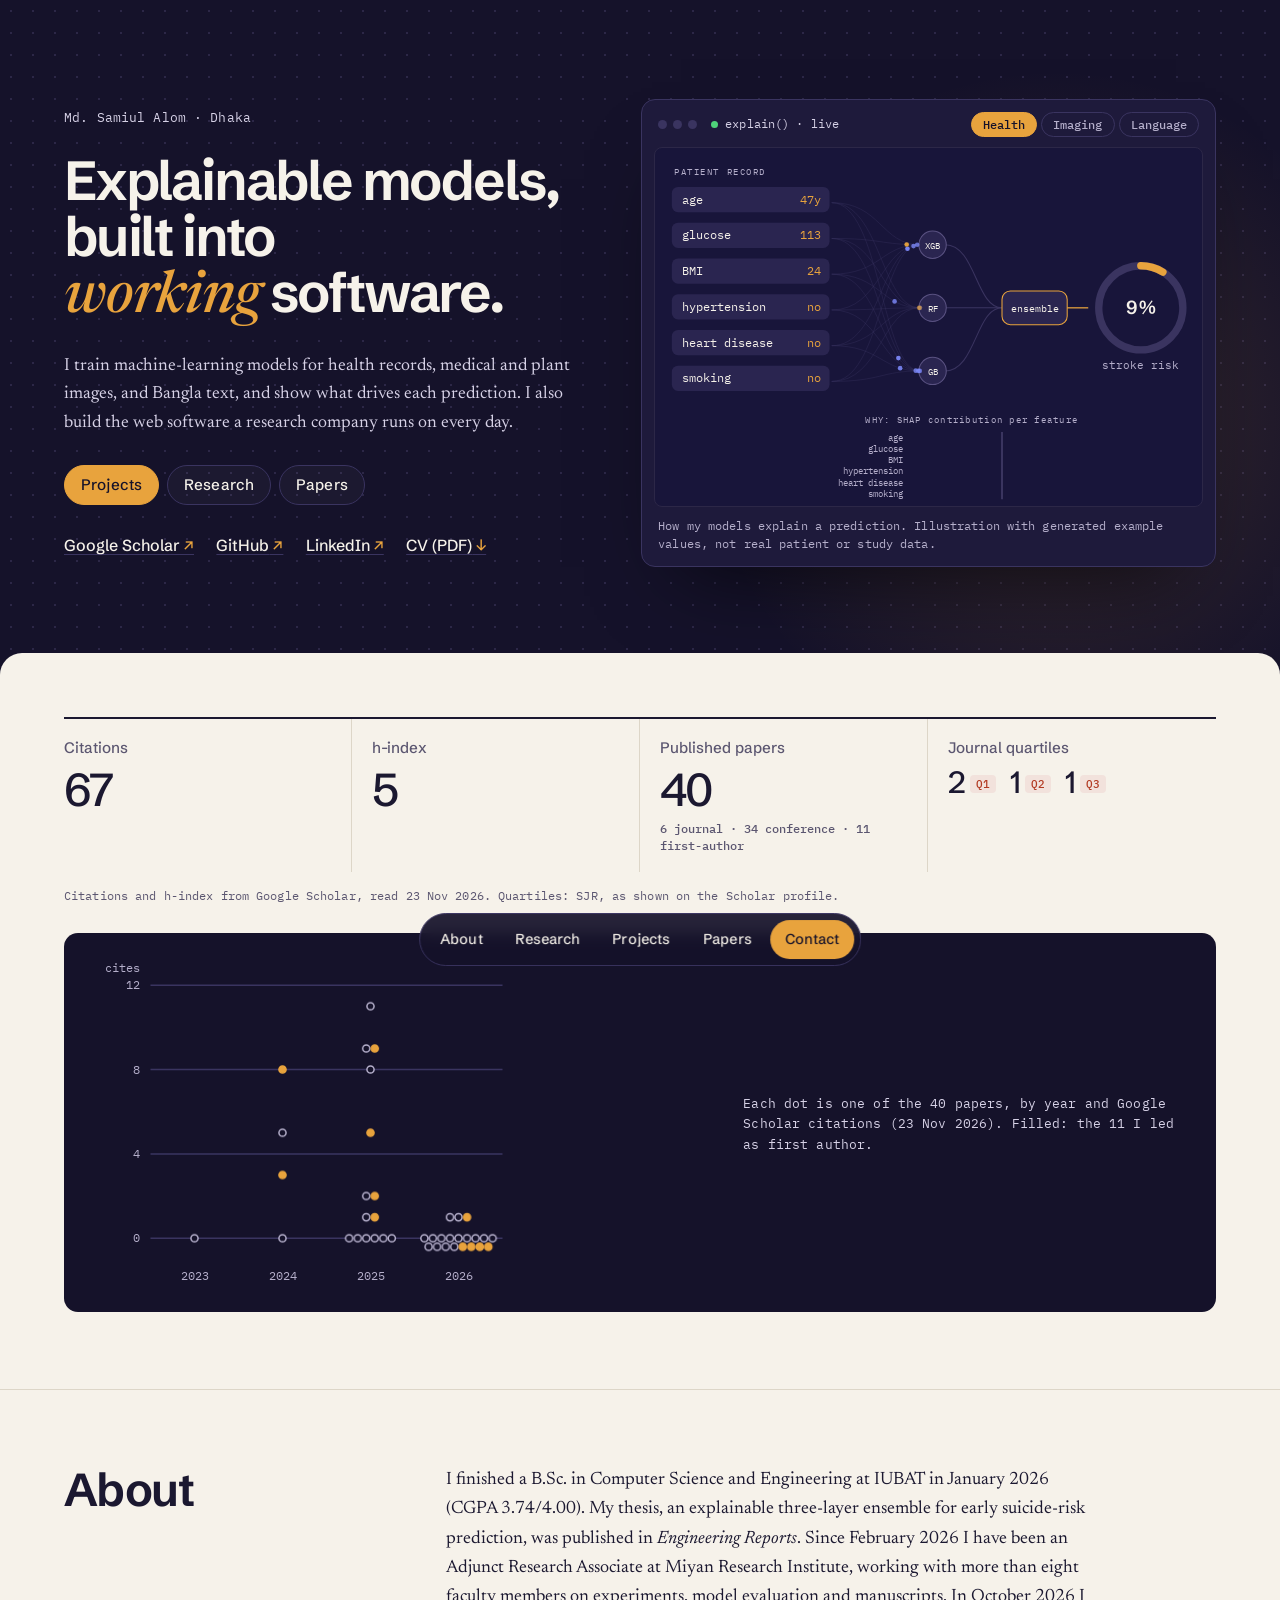
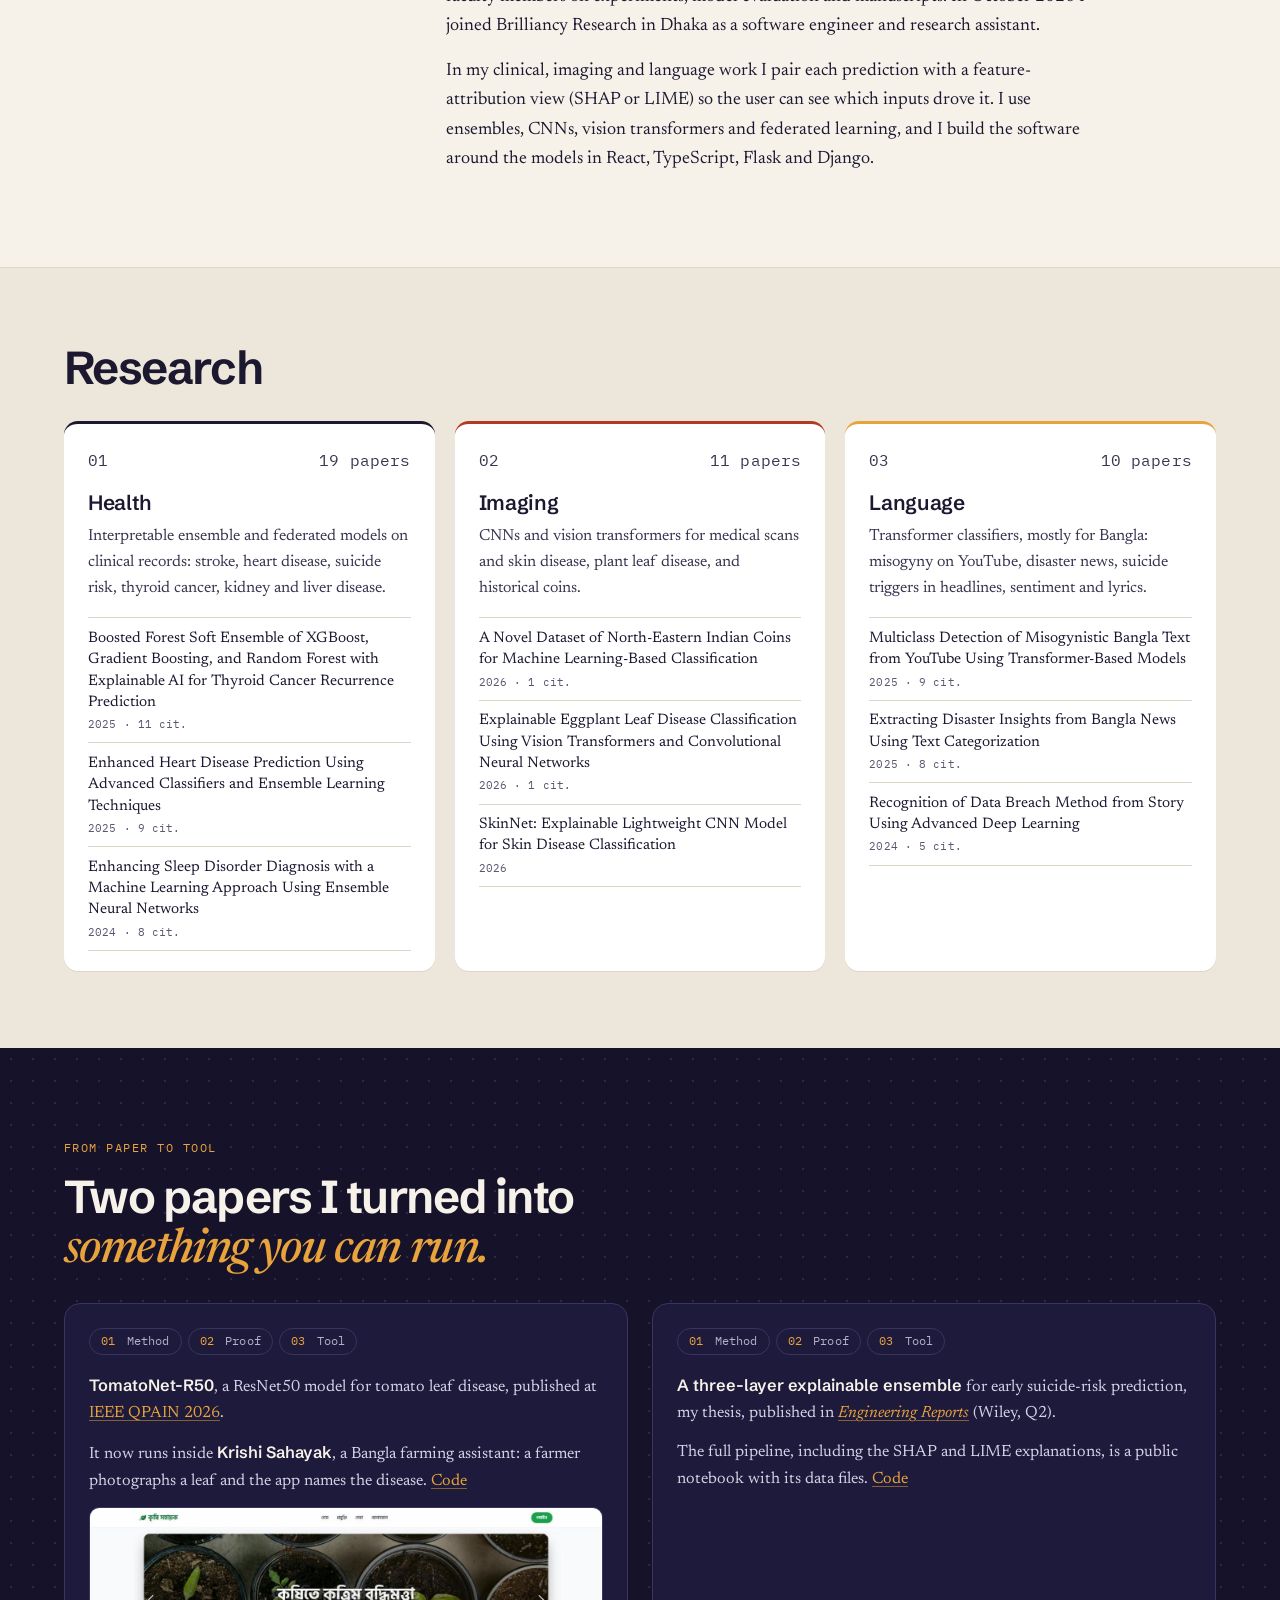
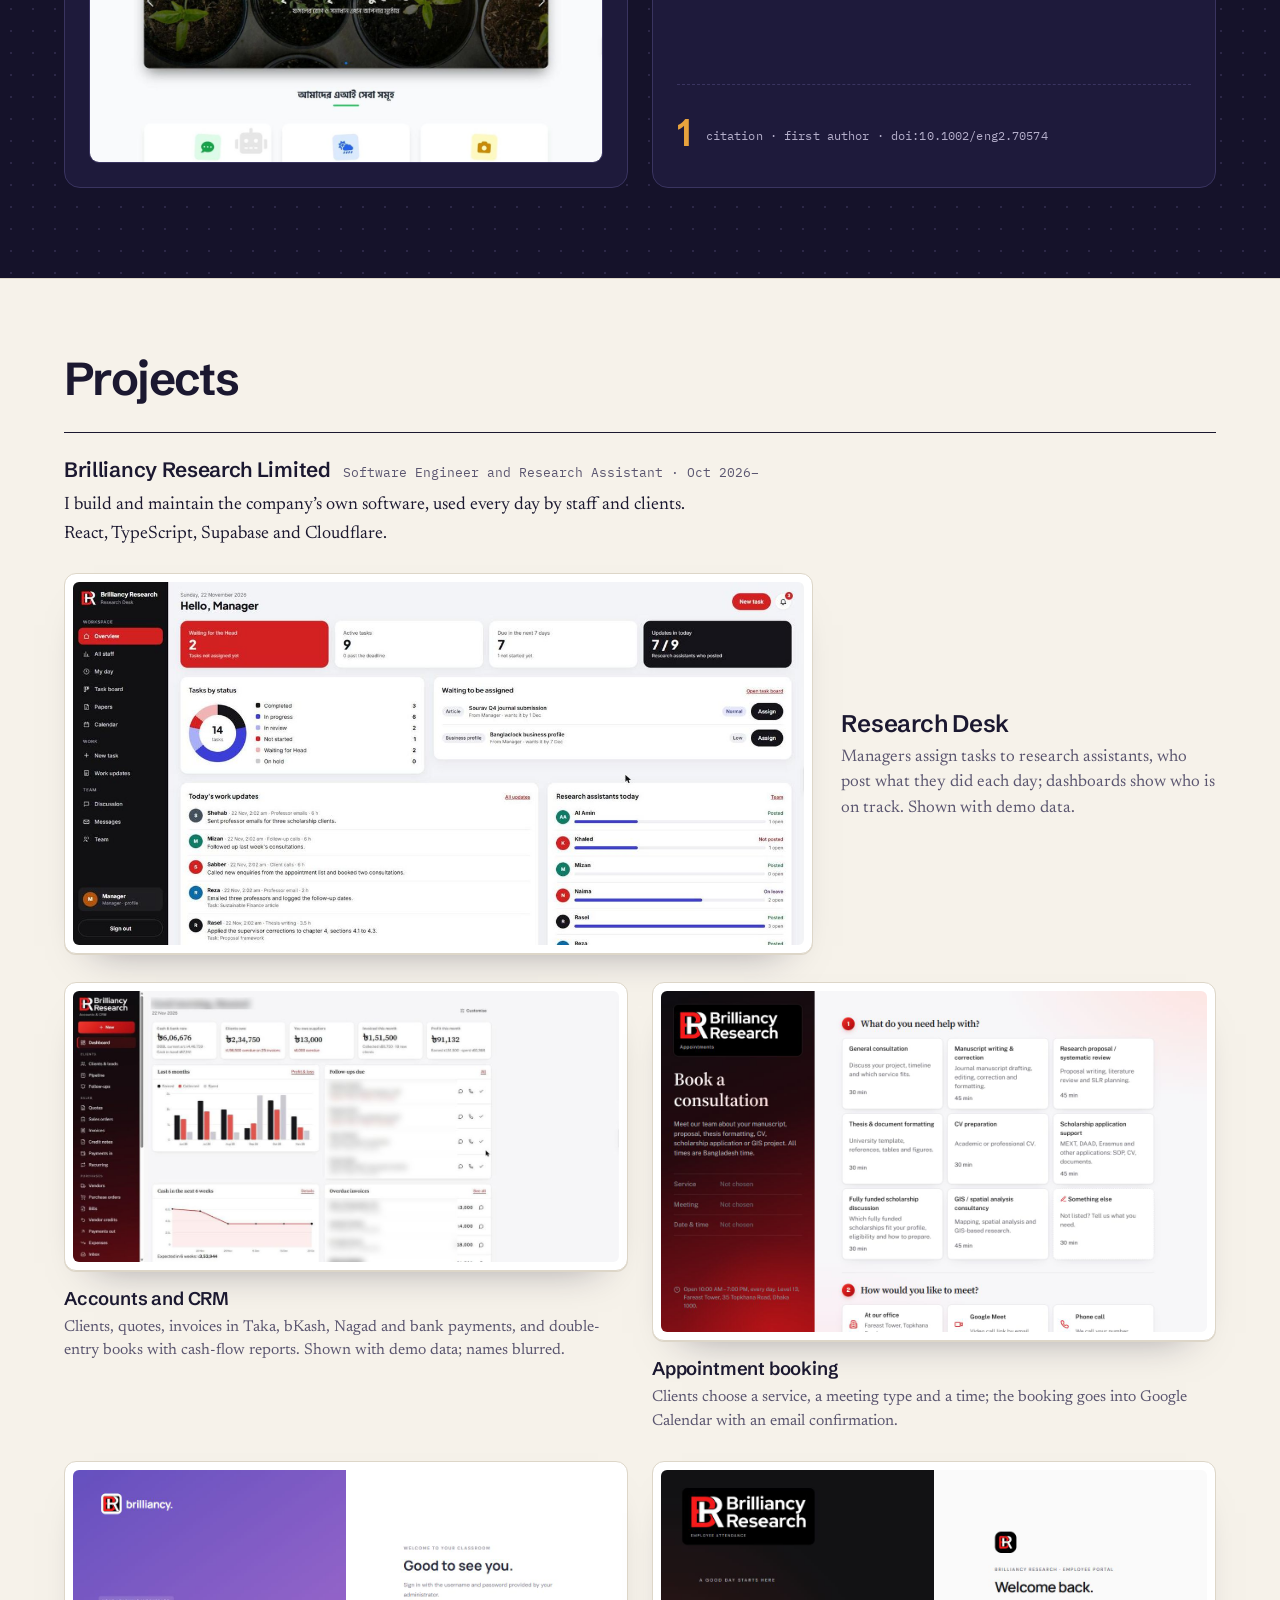
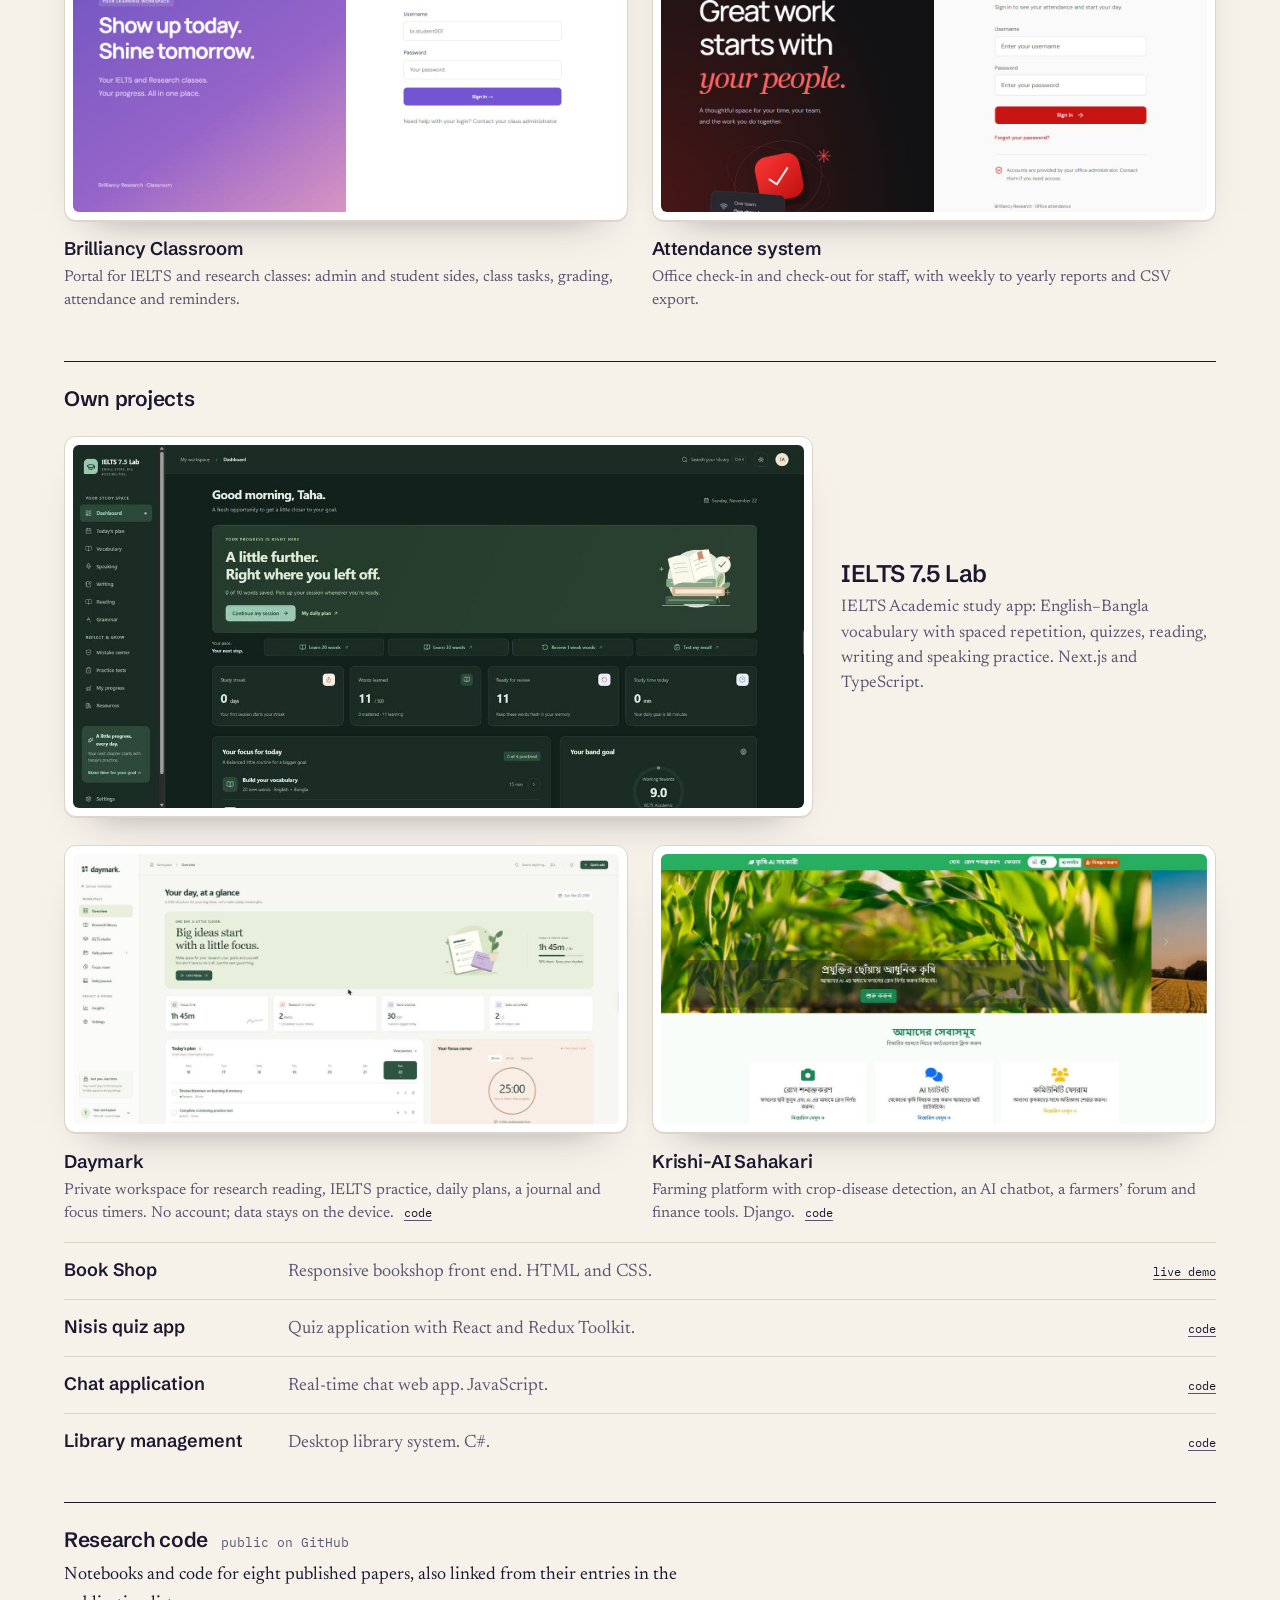
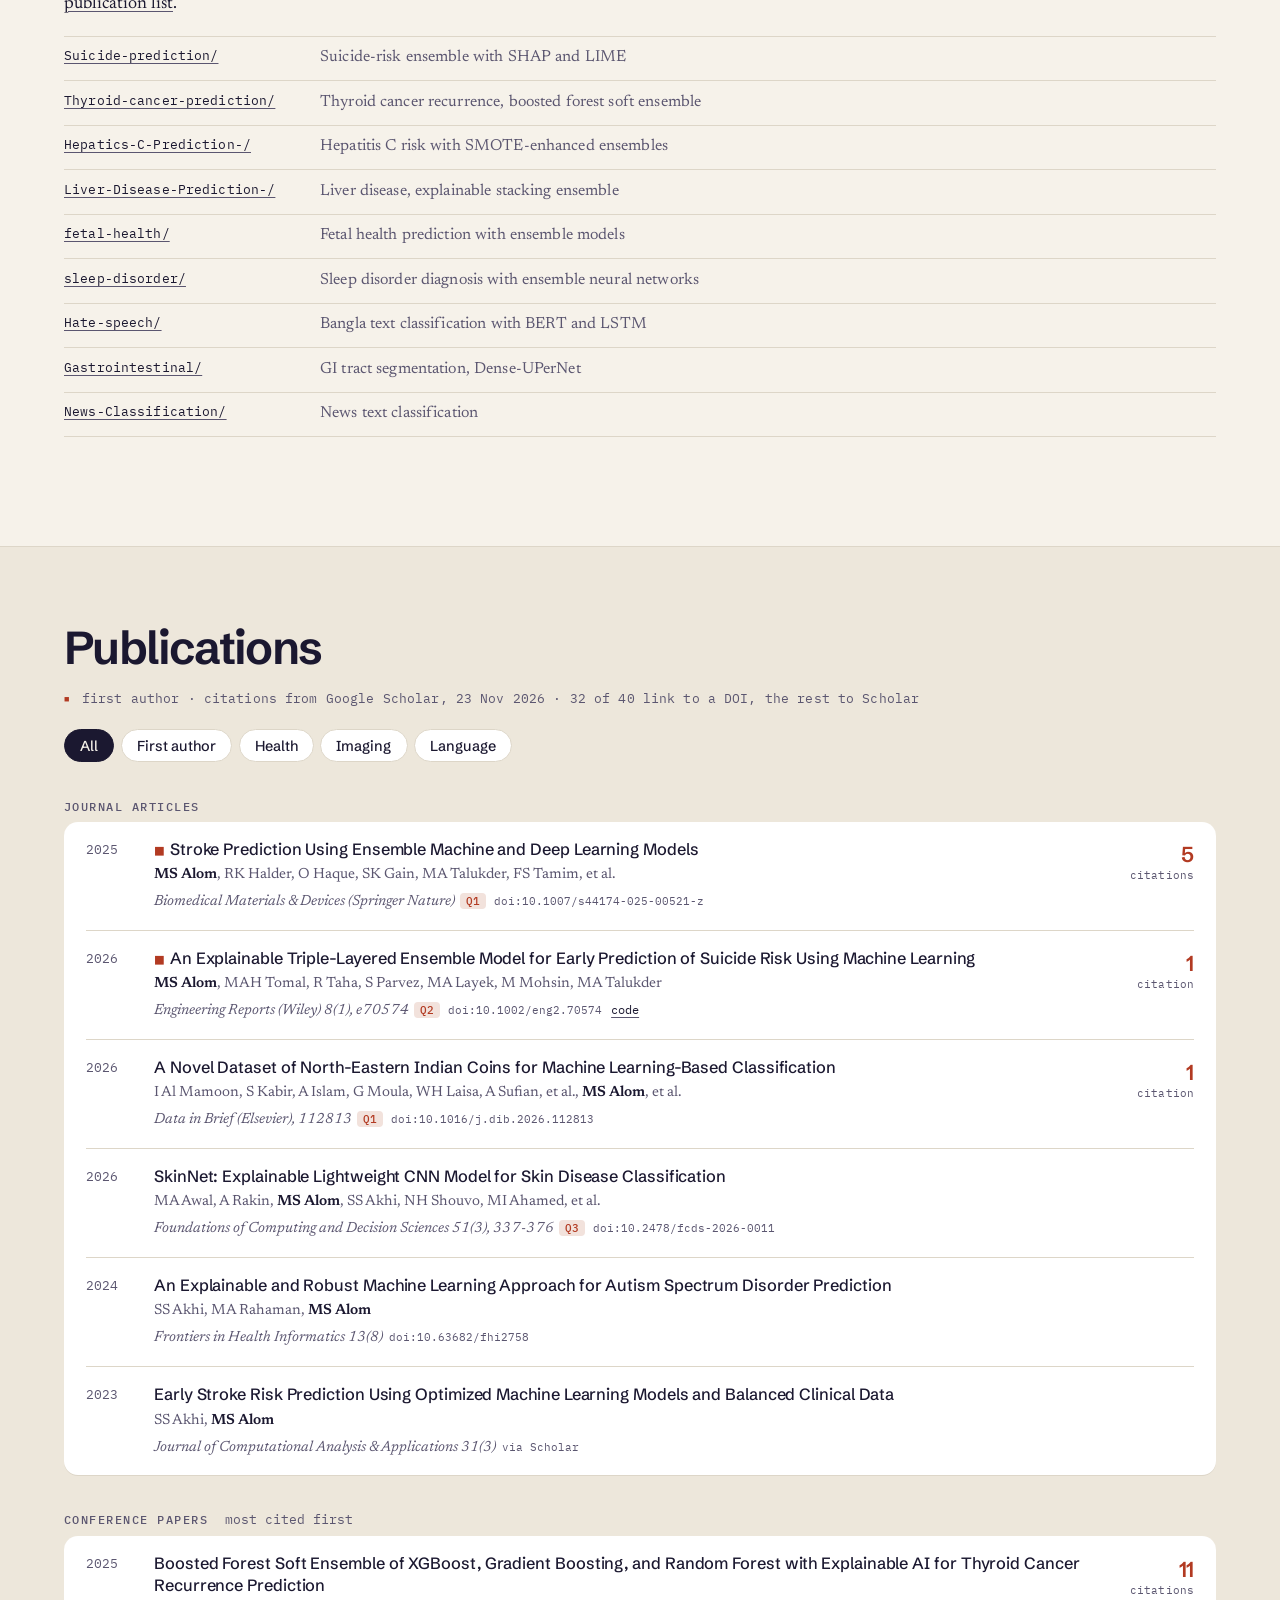
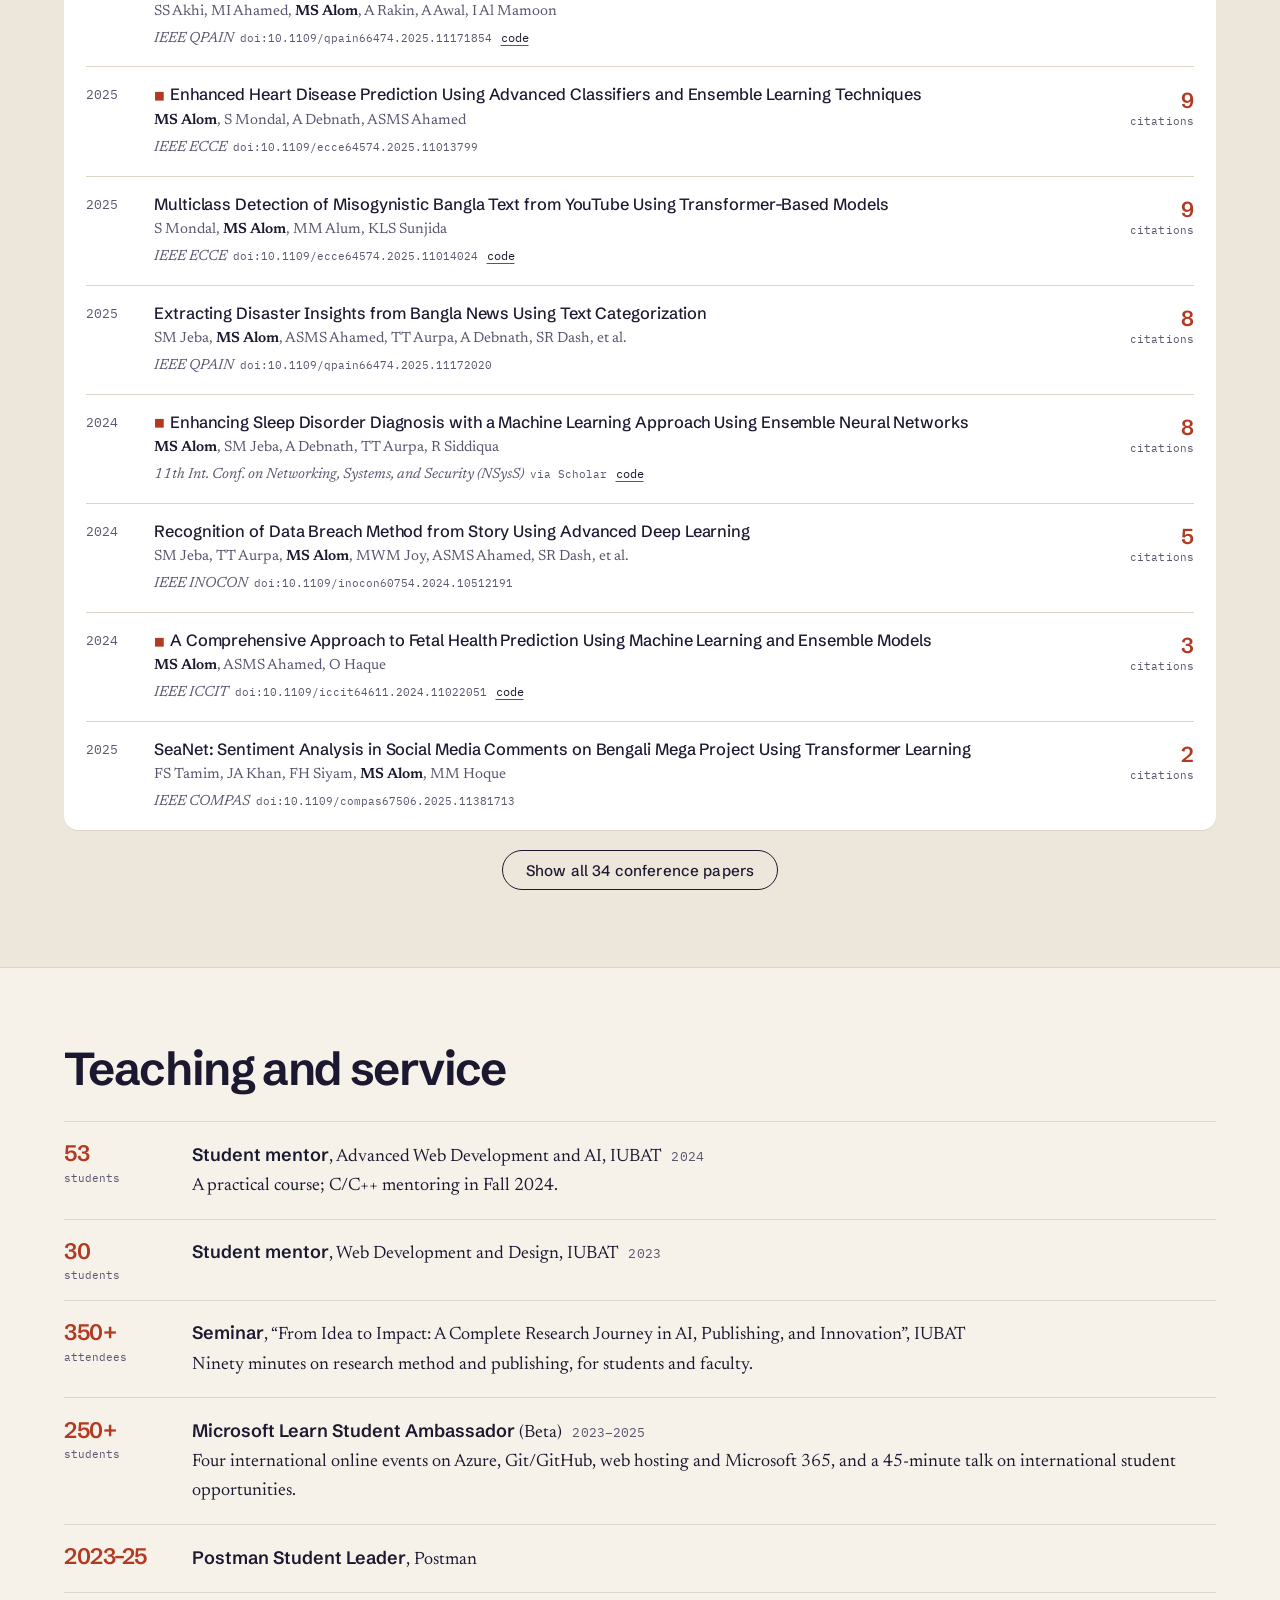
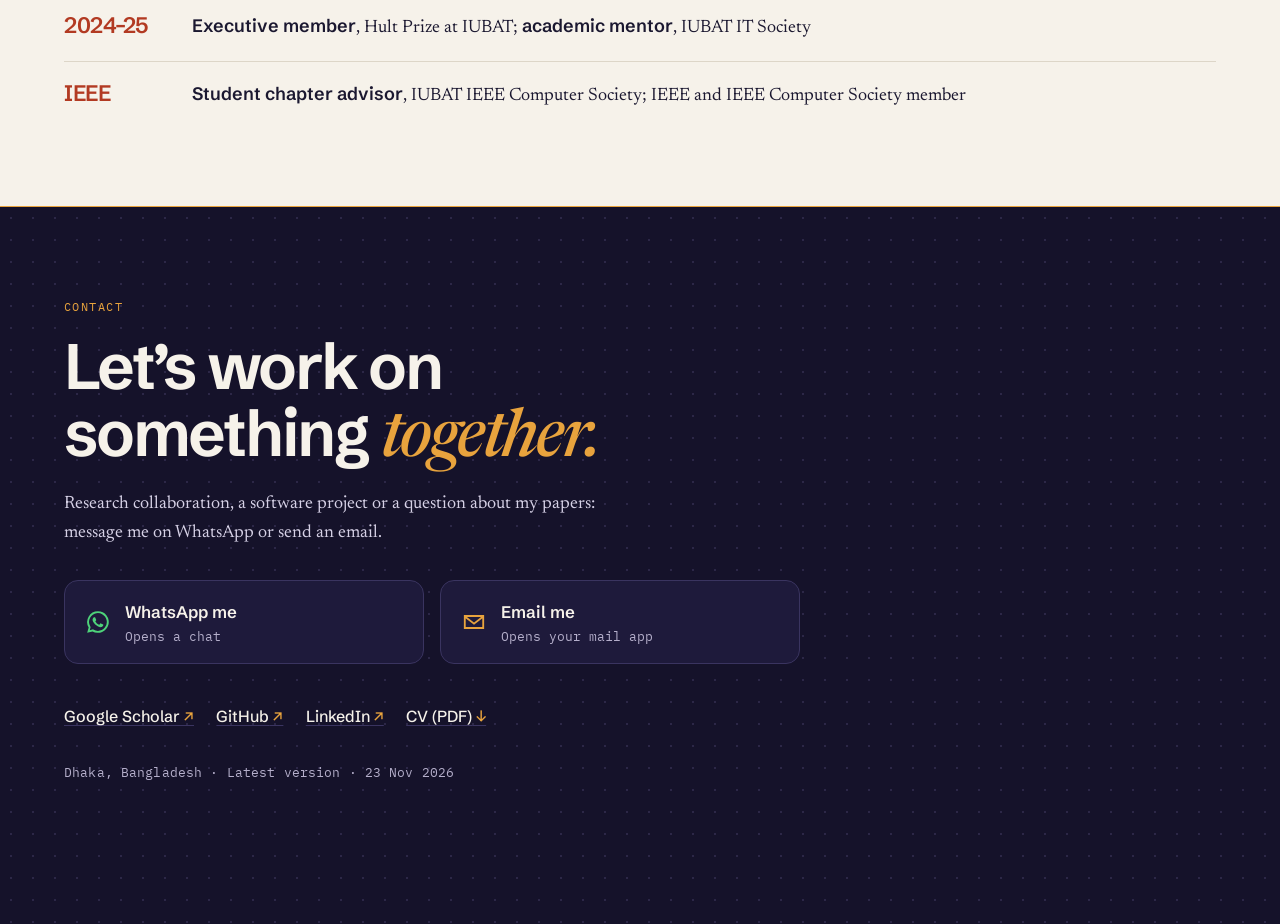
==== index.html @ 1f51f69f "Weekly Scholar refresh 2026-11-23: 67 citations, h-index 5" ====
<!doctype html>
<html lang="en">
<head>
<meta charset="utf-8">
<meta name="viewport" content="width=device-width, initial-scale=1">
<title>Md. Samiul Alom</title>
<meta name="description" content="Md. Samiul Alom, researcher and software engineer in Dhaka. Explainable machine learning for health records, medical and plant images and Bangla text; 40 published papers; software in daily use.">
<meta property="og:title" content="Md. Samiul Alom">
<meta property="og:description" content="Explainable models, built into working software.">
<meta property="og:type" content="profile">
<meta property="og:url" content="https://samiulalom.github.io/">
<meta property="og:image" content="https://samiulalom.github.io/assets/share-card.png">
<meta property="og:image:width" content="1200">
<meta property="og:image:height" content="630">
<meta property="og:image:alt" content="Md. Samiul Alom: Explainable models, built into working software.">
<meta property="og:site_name" content="Md. Samiul Alom">
<meta name="twitter:card" content="summary_large_image">
<meta name="twitter:title" content="Md. Samiul Alom">
<meta name="twitter:description" content="Explainable models, built into working software. 40 papers on health records, medical and plant images and Bangla text.">
<meta name="twitter:image" content="https://samiulalom.github.io/assets/share-card.png">
<script type="application/ld+json">{"@context": "https://schema.org", "@type": "Person", "name": "Md. Samiul Alom", "url": "https://samiulalom.github.io/", "image": "https://samiulalom.github.io/assets/share-card.png", "jobTitle": ["Adjunct Research Associate", "Software Engineer and Research Assistant"], "worksFor": [{"@type": "Organization", "name": "Miyan Research Institute"}, {"@type": "Organization", "name": "Brilliancy Research Limited"}], "alumniOf": {"@type": "CollegeOrUniversity", "name": "International University of Business Agriculture and Technology (IUBAT)"}, "address": {"@type": "PostalAddress", "addressLocality": "Dhaka", "addressCountry": "BD"}, "knowsAbout": ["Explainable machine learning", "Medical image analysis", "Bangla natural language processing", "Federated learning", "Web development"], "sameAs": ["https://scholar.google.com/citations?user=aulykMwAAAAJ", "https://github.com/SamiulAlom", "https://www.linkedin.com/in/md-samiul-alom-087124227/"]}</script>
<link rel="canonical" href="https://samiulalom.github.io/">
<meta name="theme-color" content="#15122A">
<link rel="icon" href="favicon.svg" type="image/svg+xml">
<link rel="preconnect" href="https://fonts.googleapis.com">
<link rel="preconnect" href="https://fonts.gstatic.com" crossorigin>
<link href="https://fonts.googleapis.com/css2?family=IBM+Plex+Mono:wght@400;500&family=Newsreader:ital,opsz,wght@0,6..72,400;0,6..72,500;1,6..72,400;1,6..72,500&family=Schibsted+Grotesk:wght@400;500;600;700&display=swap" rel="stylesheet">
<link rel="stylesheet" href="assets/style.css">
<script>if(!matchMedia("(prefers-reduced-motion: reduce)").matches)document.documentElement.classList.add("anim")</script>
</head>
<body>
<a class="skip" href="#main">Skip to content</a>

<header class="hero" id="top">
  <div class="hero-in">
    <p class="kicker mono">Md. Samiul Alom &middot; Dhaka</p>
    <h1><span class="ln"><span>Explainable models,</span></span> <span class="ln"><span>built into <em>working</em> software.</span></span></h1>
    <p class="lede">I train machine-learning models for health records, medical and plant images, and Bangla text, and show what drives each prediction. I also build the web software a research company runs on every day.</p>
    <ul class="pills mono" aria-label="Jump to">
      <li><a href="#work">Projects</a></li><li><a href="#research">Research</a></li><li><a href="#publications">Papers</a></li>
    </ul>
    <p class="hero-links"><a href="https://scholar.google.com/citations?user=aulykMwAAAAJ" rel="noopener">Google Scholar</a><a href="https://github.com/SamiulAlom" rel="noopener">GitHub</a><a href="https://www.linkedin.com/in/md-samiul-alom-087124227/" rel="noopener">LinkedIn</a><a class="cvlink" href="assets/Md-Samiul-Alom-CV.pdf" download>CV (PDF)</a></p>
  </div>
  <figure class="hero-media live" id="live">
    <div class="chrome"><i aria-hidden="true"></i><i aria-hidden="true"></i><i aria-hidden="true"></i><span class="mono"><b class="pulse" aria-hidden="true"></b>explain() &middot; live</span>
      <div class="tabs mono" role="group" aria-label="Choose an example"><button type="button" aria-pressed="true">Health</button><button type="button" aria-pressed="false">Imaging</button><button type="button" aria-pressed="false">Language</button></div>
    </div>
    <div class="stage"></div>
    <figcaption class="mono">How my models explain a prediction. Illustration with generated example values, not real patient or study data.</figcaption>
  </figure>
</header>

<main id="main">

<section class="panel first" id="record" aria-labelledby="h-record">
  <div class="col">
    <h2 id="h-record" class="vh">Record</h2>
    <dl class="ledger">
      <div><dt>Citations</dt><dd>67</dd></div>
      <div><dt>h-index</dt><dd>5</dd></div>
      <div><dt>Published papers</dt><dd>40<span class="sub2 mono">6 journal &middot; 34 conference &middot; 11 first-author</span></dd></div>
      <div><dt>Journal quartiles</dt><dd class="qd"><span class="qp">2<small>Q1</small></span> <span class="qp">1<small>Q2</small></span> <span class="qp">1<small>Q3</small></span></dd></div>
    </dl>
    <p class="src mono">Citations and h-index from Google Scholar, read 23 Nov 2026. Quartiles: SJR, as shown on the Scholar profile.</p>
    <figure class="plot"><svg viewBox="0 0 320 246" role="img" aria-labelledby="plotcap">
      <g class="axes"><line class="gl" x1="44" x2="300" y1="206.0" y2="206.0"/><text x="36" y="209.0" text-anchor="end">0</text><line class="gl" x1="44" x2="300" y1="144.7" y2="144.7"/><text x="36" y="147.7" text-anchor="end">4</text><line class="gl" x1="44" x2="300" y1="83.3" y2="83.3"/><text x="36" y="86.3" text-anchor="end">8</text><line class="gl" x1="44" x2="300" y1="22.0" y2="22.0"/><text x="36" y="25.0" text-anchor="end">12</text><text x="76.0" y="236" text-anchor="middle">2023</text><text x="140.0" y="236" text-anchor="middle">2024</text><text x="204.0" y="236" text-anchor="middle">2025</text><text x="268.0" y="236" text-anchor="middle">2026</text><text x="36" y="12" text-anchor="end">cites</text></g>
      <g><circle class="dot" style="--d:0" cx="76.0" cy="206.0" r="2.6"><title>Early Stroke Risk Prediction Using Optimized Machine Learning Models and Balanced Clinical Data (2023, 0)</title></circle><circle class="dot" style="--d:1" cx="140.0" cy="206.0" r="2.6"><title>An Explainable and Robust Machine Learning Approach for Autism Spectrum Disorder Prediction (2024, 0)</title></circle><circle class="dot f" style="--d:2" cx="140.0" cy="160.0" r="2.6"><title>A Comprehensive Approach to Fetal Health Prediction Using Machine Learning and Ensemble Models (2024, 3)</title></circle><circle class="dot" style="--d:3" cx="140.0" cy="129.3" r="2.6"><title>Recognition of Data Breach Method from Story Using Advanced Deep Learning (2024, 5)</title></circle><circle class="dot f" style="--d:4" cx="140.0" cy="83.3" r="2.6"><title>Enhancing Sleep Disorder Diagnosis with a Machine Learning Approach Using Ensemble Neural Networks (2024, 8)</title></circle><circle class="dot" style="--d:5" cx="188.5" cy="206.0" r="2.6"><title>An Explainable Machine Learning Approach to Multiclass Diabetes Risk Assessment (2025, 0)</title></circle><circle class="dot" style="--d:6" cx="194.7" cy="206.0" r="2.6"><title>Transformer-Assisted Categorization and Scope Detection of Bangla News Headlines: A Case Study on Politics, Business, and Crime (2025, 0)</title></circle><circle class="dot" style="--d:7" cx="200.9" cy="206.0" r="2.6"><title>Transformer-Based Multi-Class Categorization of Suicide Triggers in Bangla Headlines (2025, 0)</title></circle><circle class="dot" style="--d:8" cx="207.1" cy="206.0" r="2.6"><title>Advancing Gastrointestinal Tract Segmentation: Dense-UPerNet and a Benchmark of 18 Encoder-Decoder Models (2025, 0)</title></circle><circle class="dot" style="--d:9" cx="213.3" cy="206.0" r="2.6"><title>Deep Learning Framework for Automated Numismatic Classification and Brahmi Inscription Segmentation of Gupta Archer Coins (2025, 0)</title></circle><circle class="dot" style="--d:10" cx="219.5" cy="206.0" r="2.6"><title>Optimized Gradient Boosting for Chronic Kidney Disease Detection: A Comprehensive Comparative Framework for Clinical Decision Support (2025, 0)</title></circle><circle class="dot" style="--d:11" cx="200.9" cy="190.7" r="2.6"><title>SMOTE-Enhanced Ensemble Learning for Hepatitis C Risk Stratification with Feature Importance Analysis (2025, 1)</title></circle><circle class="dot f" style="--d:12" cx="207.1" cy="190.7" r="2.6"><title>A Web-Based Blockchain Framework to Prevent Counterfeit Medicines via QR Code Verification (2025, 1)</title></circle><circle class="dot" style="--d:13" cx="200.9" cy="175.3" r="2.6"><title>SeaNet: Sentiment Analysis in Social Media Comments on Bengali Mega Project Using Transformer Learning (2025, 2)</title></circle><circle class="dot f" style="--d:14" cx="207.1" cy="175.3" r="2.6"><title>Federated Machine Learning for Cardiovascular Risk Assessment: A Decentralized XGBoost Approach (2025, 2)</title></circle><circle class="dot f" style="--d:15" cx="204.0" cy="129.3" r="2.6"><title>Stroke Prediction Using Ensemble Machine and Deep Learning Models (2025, 5)</title></circle><circle class="dot" style="--d:16" cx="204.0" cy="83.3" r="2.6"><title>Extracting Disaster Insights from Bangla News Using Text Categorization (2025, 8)</title></circle><circle class="dot" style="--d:17" cx="200.9" cy="68.0" r="2.6"><title>Multiclass Detection of Misogynistic Bangla Text from YouTube Using Transformer-Based Models (2025, 9)</title></circle><circle class="dot f" style="--d:18" cx="207.1" cy="68.0" r="2.6"><title>Enhanced Heart Disease Prediction Using Advanced Classifiers and Ensemble Learning Techniques (2025, 9)</title></circle><circle class="dot" style="--d:19" cx="204.0" cy="37.3" r="2.6"><title>Boosted Forest Soft Ensemble of XGBoost, Gradient Boosting, and Random Forest with Explainable AI for Thyroid Cancer Recurrence Prediction (2025, 11)</title></circle><circle class="dot" style="--d:20" cx="243.2" cy="206.0" r="2.6"><title>SkinNet: Explainable Lightweight CNN Model for Skin Disease Classification (2026, 0)</title></circle><circle class="dot" style="--d:21" cx="249.4" cy="206.0" r="2.6"><title>A Comparative Analysis of Deep Learning Models with Quantitative Validation of Explainable AI for Pneumonia Detection Utilising Chest X-ray Images (2026, 0)</title></circle><circle class="dot" style="--d:22" cx="255.6" cy="206.0" r="2.6"><title>Ensemble Based Classification for Lung Cancer Risk Analysis (2026, 0)</title></circle><circle class="dot" style="--d:23" cx="261.8" cy="206.0" r="2.6"><title>Robust AIDS Disease Classification Using a Threshold-Optimized Weighted Ensemble and Class-Balanced Machine Learning (2026, 0)</title></circle><circle class="dot" style="--d:24" cx="268.0" cy="206.0" r="2.6"><title>Class-Weighted ResNet50 for Robust Guava Leaf Disease Classification Under Real-Field Conditions (2026, 0)</title></circle><circle class="dot" style="--d:25" cx="274.2" cy="206.0" r="2.6"><title>Transformer-Based Sentence Reconstruction from Jumbled Words: A Comparative Evaluation Against Sequence Models (2026, 0)</title></circle><circle class="dot" style="--d:26" cx="280.4" cy="206.0" r="2.6"><title>Developer-Oriented Classification of Mobile App Reviews Using a Hybrid BERT-XGBoost Ensemble (2026, 0)</title></circle><circle class="dot" style="--d:27" cx="286.6" cy="206.0" r="2.6"><title>A Comparative Deep Learning and Transformer-Based Approach to Contextual Emotion Classification in Bangla Lyrical Verse (2026, 0)</title></circle><circle class="dot" style="--d:28" cx="292.8" cy="206.0" r="2.6"><title>BanglaBlend Based Evaluation of Bengali Formal and Colloquial Text Classification (2026, 0)</title></circle><circle class="dot" style="--d:29" cx="246.3" cy="212.2" r="2.6"><title>Explainable Stacking Machine Learning Ensemble Model for Liver Disease Prediction (2026, 0)</title></circle><circle class="dot" style="--d:30" cx="252.5" cy="212.2" r="2.6"><title>A Multi-Class Heart Disease and Stroke Risk Classification Framework for Combined Assessment: A Machine Learning Approach (2026, 0)</title></circle><circle class="dot" style="--d:31" cx="258.7" cy="212.2" r="2.6"><title>XSG-Ensemble: A Weighted Voting Ensemble Machine Learning Model for Enhanced Chronic Kidney Disease Prediction (2026, 0)</title></circle><circle class="dot" style="--d:32" cx="264.9" cy="212.2" r="2.6"><title>AI-Assisted PCOS Detection from Ultrasound Scans: Benchmarking VGG16, ResNet50, and EfficientNet (2026, 0)</title></circle><circle class="dot f" style="--d:33" cx="271.1" cy="212.2" r="2.6"><title>TomatoNet-R50: A ResNet50-Based Deep Learning Architecture for the Detection of Tomato Leaf Disease (2026, 0)</title></circle><circle class="dot f" style="--d:34" cx="277.3" cy="212.2" r="2.6"><title>MangoNet-SA: A Lightweight MobileNetV2-Based Spatial Attention CNN for Robust Mango Leaf Disease Classification (2026, 0)</title></circle><circle class="dot f" style="--d:35" cx="283.5" cy="212.2" r="2.6"><title>AppleNet-B1: Explainable Auto-Reweighted EfficientNet for Apple Disease Detection (2026, 0)</title></circle><circle class="dot f" style="--d:36" cx="289.7" cy="212.2" r="2.6"><title>Early Diabetic Detection Using Optimized Ensemble Machine Learning: A Comparative Evaluation (2026, 0)</title></circle><circle class="dot" style="--d:37" cx="261.8" cy="190.7" r="2.6"><title>A Novel Dataset of North-Eastern Indian Coins for Machine Learning-Based Classification (2026, 1)</title></circle><circle class="dot" style="--d:38" cx="268.0" cy="190.7" r="2.6"><title>Explainable Eggplant Leaf Disease Classification Using Vision Transformers and Convolutional Neural Networks (2026, 1)</title></circle><circle class="dot f" style="--d:39" cx="274.2" cy="190.7" r="2.6"><title>An Explainable Triple-Layered Ensemble Model for Early Prediction of Suicide Risk Using Machine Learning (2026, 1)</title></circle></g>
    </svg>
    <figcaption id="plotcap" class="mono">Each dot is one of the 40 papers, by year and Google Scholar citations (23 Nov 2026). Filled: the 11 I led as first author.</figcaption></figure>
  </div>
</section>

<section class="panel" id="about" aria-labelledby="h-about">
  <div class="col two">
    <h2 id="h-about">About</h2>
    <div>
      <p class="prose">I finished a B.Sc. in Computer Science and Engineering at IUBAT in January 2026 (CGPA 3.74/4.00). My thesis, an explainable three-layer ensemble for early suicide-risk prediction, was published in <em>Engineering Reports</em>. Since February 2026 I have been an Adjunct Research Associate at Miyan Research Institute, working with more than eight faculty members on experiments, model evaluation and manuscripts. In October 2026 I joined Brilliancy Research in Dhaka as a software engineer and research assistant.</p>
      <p class="prose">In my clinical, imaging and language work I pair each prediction with a feature-attribution view (SHAP or LIME) so the user can see which inputs drove it. I use ensembles, CNNs, vision transformers and federated learning, and I build the software around the models in React, TypeScript, Flask and Django.</p>
    </div>
  </div>
</section>

<section class="panel" id="research" aria-labelledby="h-research">
  <div class="col">
    <h2 id="h-research">Research</h2>
    <div class="themes"><article class="theme" id="t-health">
      <p class="tn mono">01 <span>19 papers</span></p>
      <h3>Health</h3>
      <p>Interpretable ensemble and federated models on clinical records: stroke, heart disease, suicide risk, thyroid cancer, kidney and liver disease.</p>
      <ul><li><a href="https://doi.org/10.1109/qpain66474.2025.11171854" rel="noopener">Boosted Forest Soft Ensemble of XGBoost, Gradient Boosting, and Random Forest with Explainable AI for Thyroid Cancer Recurrence Prediction</a><span class="mono">2025 &middot; 11 cit.</span></li><li><a href="https://doi.org/10.1109/ecce64574.2025.11013799" rel="noopener">Enhanced Heart Disease Prediction Using Advanced Classifiers and Ensemble Learning Techniques</a><span class="mono">2025 &middot; 9 cit.</span></li><li><a href="https://scholar.google.com/scholar?q=%22Enhancing+Sleep+Disorder+Diagnosis+with+a+Machine+Learning+Approach+Using+Ensemble+Neural+Networks%22" rel="noopener">Enhancing Sleep Disorder Diagnosis with a Machine Learning Approach Using Ensemble Neural Networks</a><span class="mono">2024 &middot; 8 cit.</span></li></ul>
    </article><article class="theme" id="t-vision">
      <p class="tn mono">02 <span>11 papers</span></p>
      <h3>Imaging</h3>
      <p>CNNs and vision transformers for medical scans and skin disease, plant leaf disease, and historical coins.</p>
      <ul><li><a href="https://doi.org/10.1016/j.dib.2026.112813" rel="noopener">A Novel Dataset of North-Eastern Indian Coins for Machine Learning-Based Classification</a><span class="mono">2026 &middot; 1 cit.</span></li><li><a href="https://doi.org/10.1109/qpain69676.2026.11545845" rel="noopener">Explainable Eggplant Leaf Disease Classification Using Vision Transformers and Convolutional Neural Networks</a><span class="mono">2026 &middot; 1 cit.</span></li><li><a href="https://doi.org/10.2478/fcds-2026-0011" rel="noopener">SkinNet: Explainable Lightweight CNN Model for Skin Disease Classification</a><span class="mono">2026</span></li></ul>
    </article><article class="theme" id="t-nlp">
      <p class="tn mono">03 <span>10 papers</span></p>
      <h3>Language</h3>
      <p>Transformer classifiers, mostly for Bangla: misogyny on YouTube, disaster news, suicide triggers in headlines, sentiment and lyrics.</p>
      <ul><li><a href="https://doi.org/10.1109/ecce64574.2025.11014024" rel="noopener">Multiclass Detection of Misogynistic Bangla Text from YouTube Using Transformer-Based Models</a><span class="mono">2025 &middot; 9 cit.</span></li><li><a href="https://doi.org/10.1109/qpain66474.2025.11172020" rel="noopener">Extracting Disaster Insights from Bangla News Using Text Categorization</a><span class="mono">2025 &middot; 8 cit.</span></li><li><a href="https://doi.org/10.1109/inocon60754.2024.10512191" rel="noopener">Recognition of Data Breach Method from Story Using Advanced Deep Learning</a><span class="mono">2024 &middot; 5 cit.</span></li></ul>
    </article></div>
  </div>
</section>

<section class="band" id="paper-to-tool" aria-labelledby="h-ptt">
  <div class="col">
    <p class="eyebrow mono">From paper to tool</p>
    <h2 id="h-ptt">Two papers I turned into <em>something you can run.</em></h2>
    <div class="chains">
      <article class="chain">
        <ol class="steps mono"><li><span>01</span> Method</li><li><span>02</span> Proof</li><li><span>03</span> Tool</li></ol>
        <p><b>TomatoNet-R50</b>, a ResNet50 model for tomato leaf disease, published at <a href="https://doi.org/10.1109/qpain69676.2026.11546563" rel="noopener">IEEE QPAIN 2026</a>.</p>
        <p>It now runs inside <b>Krishi Sahayak</b>, a Bangla farming assistant: a farmer photographs a leaf and the app names the disease. <a href="https://github.com/SamiulAlom/agri_AI" rel="noopener">Code</a></p>
        <div class="frame dark"><img src="assets/work/krishi-sahayak.jpg" width="1280" height="635" loading="lazy" alt="Krishi Sahayak home page with a plant photo banner and AI service cards."></div>
      </article>
      <article class="chain">
        <ol class="steps mono"><li><span>01</span> Method</li><li><span>02</span> Proof</li><li><span>03</span> Tool</li></ol>
        <p><b>A three-layer explainable ensemble</b> for early suicide-risk prediction, my thesis, published in <a href="https://doi.org/10.1002/eng2.70574" rel="noopener"><em>Engineering Reports</em></a> (Wiley, Q2).</p>
        <p>The full pipeline, including the SHAP and LIME explanations, is a public notebook with its data files. <a href="https://github.com/SamiulAlom/Suicide-prediction" rel="noopener">Code</a></p>
        <div class="metric mono"><span>1</span> citation &middot; first author &middot; doi:10.1002/eng2.70574</div>
      </article>
    </div>
  </div>
</section>

<section class="panel" id="work" aria-labelledby="h-work">
  <div class="col">
    <h2 id="h-work">Projects</h2>
    <div class="job">
      <h3>Brilliancy Research Limited <span class="mono cnt">Software Engineer and Research Assistant &middot; Oct 2026&ndash;</span></h3>
      <p class="prose">I build and maintain the company&rsquo;s own software, used every day by staff and clients. React, TypeScript, Supabase and Cloudflare.</p>
      <div class="shots">
        <figure class="featured"><div class="frame"><img src="assets/work/research-desk.jpg" width="1280" height="635" loading="lazy" alt="Research Desk dashboard: task counts, tasks by status, tasks waiting to be assigned and today&rsquo;s work updates."></div><figcaption><b>Research Desk</b><span>Managers assign tasks to research assistants, who post what they did each day; dashboards show who is on track. Shown with demo data.</span></figcaption></figure>
        <figure><div class="frame"><img src="assets/work/accounts.jpg" width="1280" height="635" loading="lazy" alt="Accounts dashboard: cash, money owed, invoices, profit, a six-month chart and a cash forecast. Names blurred."></div><figcaption><b>Accounts and CRM</b><span>Clients, quotes, invoices in Taka, bKash, Nagad and bank payments, and double-entry books with cash-flow reports. Shown with demo data; names blurred.</span></figcaption></figure>
        <figure><div class="frame"><img src="assets/work/appointment.jpg" width="1280" height="635" loading="lazy" alt="Booking page of the appointment system: consultation services with durations."></div><figcaption><b>Appointment booking</b><span>Clients choose a service, a meeting type and a time; the booking goes into Google Calendar with an email confirmation.</span></figcaption></figure>
        <figure><div class="frame"><img src="assets/work/classroom.jpg" width="1280" height="635" loading="lazy" alt="Sign-in screen of Brilliancy Classroom."></div><figcaption><b>Brilliancy Classroom</b><span>Portal for IELTS and research classes: admin and student sides, class tasks, grading, attendance and reminders.</span></figcaption></figure>
        <figure><div class="frame"><img src="assets/work/attendance.jpg" width="1280" height="635" loading="lazy" alt="Sign-in screen of the employee attendance portal."></div><figcaption><b>Attendance system</b><span>Office check-in and check-out for staff, with weekly to yearly reports and CSV export.</span></figcaption></figure>
      </div>
    </div>
    <div class="job">
      <h3>Own projects</h3>
      <div class="shots">
        <figure class="featured"><div class="frame"><img src="assets/work/ielts.jpg" width="1280" height="635" loading="lazy" alt="IELTS 7.5 Lab dashboard with study streak, words learned and today&rsquo;s plan."></div><figcaption><b>IELTS 7.5 Lab</b><span>IELTS Academic study app: English&ndash;Bangla vocabulary with spaced repetition, quizzes, reading, writing and speaking practice. Next.js and TypeScript.</span></figcaption></figure>
        <figure><div class="frame"><img src="assets/work/daymark.jpg" width="1280" height="635" loading="lazy" alt="Daymark overview: focus goal, research items and today&rsquo;s plan."></div><figcaption><b>Daymark</b><span>Private workspace for research reading, IELTS practice, daily plans, a journal and focus timers. No account; data stays on the device. <a class="codelink" href="https://github.com/SamiulAlom/Daily_activity_track" rel="noopener">code</a></span></figcaption></figure>
        <figure><div class="frame"><img src="assets/work/agroai.jpg" width="1280" height="635" loading="lazy" alt="Krishi-AI Sahakari home page with a crop field banner and service cards."></div><figcaption><b>Krishi-AI Sahakari</b><span>Farming platform with crop-disease detection, an AI chatbot, a farmers&rsquo; forum and finance tools. Django. <a class="codelink" href="https://github.com/SamiulAlom/AgroAI_Project" rel="noopener">code</a></span></figcaption></figure>
      </div>
      <ul class="sys">
        <li><b>Book Shop</b> <span>Responsive bookshop front end. HTML and CSS.</span> <a href="https://samiulalom.github.io/Book_Shop/" rel="noopener">live demo</a></li>
        <li><b>Nisis quiz app</b> <span>Quiz application with React and Redux Toolkit.</span> <a href="https://github.com/SamiulAlom/ninish-project" rel="noopener">code</a></li>
        <li><b>Chat application</b> <span>Real-time chat web app. JavaScript.</span> <a href="https://github.com/SamiulAlom/Chat-Application" rel="noopener">code</a></li>
        <li><b>Library management</b> <span>Desktop library system. C#.</span> <a href="https://github.com/SamiulAlom/Library-management" rel="noopener">code</a></li>
      </ul>
    </div>
    <div class="job">
      <h3>Research code <span class="mono cnt">public on GitHub</span></h3>
      <p class="prose">Notebooks and code for eight published papers, also linked from their entries in the <a href="#publications">publication list</a>.</p>
      <ul class="dir mono"><li><a href="https://github.com/SamiulAlom/Suicide-prediction" rel="noopener"><span class="slug">Suicide-prediction/</span></a><span class="rd">Suicide-risk ensemble with SHAP and LIME</span></li><li><a href="https://github.com/SamiulAlom/Thyroid-cancer-prediction" rel="noopener"><span class="slug">Thyroid-cancer-prediction/</span></a><span class="rd">Thyroid cancer recurrence, boosted forest soft ensemble</span></li><li><a href="https://github.com/SamiulAlom/Hepatics-C-Prediction-" rel="noopener"><span class="slug">Hepatics-C-Prediction-/</span></a><span class="rd">Hepatitis C risk with SMOTE-enhanced ensembles</span></li><li><a href="https://github.com/SamiulAlom/Liver-Disease-Prediction-" rel="noopener"><span class="slug">Liver-Disease-Prediction-/</span></a><span class="rd">Liver disease, explainable stacking ensemble</span></li><li><a href="https://github.com/SamiulAlom/fetal-health" rel="noopener"><span class="slug">fetal-health/</span></a><span class="rd">Fetal health prediction with ensemble models</span></li><li><a href="https://github.com/SamiulAlom/sleep-disorder" rel="noopener"><span class="slug">sleep-disorder/</span></a><span class="rd">Sleep disorder diagnosis with ensemble neural networks</span></li><li><a href="https://github.com/SamiulAlom/Hate-speech" rel="noopener"><span class="slug">Hate-speech/</span></a><span class="rd">Bangla text classification with BERT and LSTM</span></li><li><a href="https://github.com/SamiulAlom/Gastrointestinal" rel="noopener"><span class="slug">Gastrointestinal/</span></a><span class="rd">GI tract segmentation, Dense-UPerNet</span></li><li><a href="https://github.com/SamiulAlom/News-Classification" rel="noopener"><span class="slug">News-Classification/</span></a><span class="rd">News text classification</span></li></ul>
    </div>
  </div>
</section>

<section class="panel" id="publications" aria-labelledby="h-pubs">
  <div class="col">
    <h2 id="h-pubs">Publications</h2>
    <p class="note mono"><span class="fa" aria-hidden="true">&#9632;</span> first author &middot; citations from Google Scholar, 23 Nov 2026 &middot; 32 of 40 link to a DOI, the rest to Scholar</p>
    <div class="filters mono" role="group" aria-label="Filter publications" hidden>
      <button type="button" data-f="all" aria-pressed="true">All</button>
      <button type="button" data-f="first" aria-pressed="false">First author</button>
      <button type="button" data-f="health" aria-pressed="false">Health</button>
      <button type="button" data-f="vision" aria-pressed="false">Imaging</button>
      <button type="button" data-f="nlp" aria-pressed="false">Language</button>
    </div>
    <p class="status mono" role="status" aria-live="polite"></p>
    <h3 class="sub">Journal articles</h3>
    <ol class="biblio" id="jlist"><li class="pub" data-kind="j" data-theme="health" data-first="1">
  <span class="yr">2025</span>
  <div class="pb">
    <a class="pt" href="https://doi.org/10.1007/s44174-025-00521-z" rel="noopener"><span class="fa" aria-hidden="true">&#9632;</span><span class="vh">First author: </span>Stroke Prediction Using Ensemble Machine and Deep Learning Models</a>
    <span class="pa"><b class="me">MS Alom</b>, RK Halder, O Haque, SK Gain, MA Talukder, FS Tamim, et al.</span>
    <span class="pv"><em>Biomedical Materials &amp; Devices (Springer Nature)</em><span class="q">Q1</span><span class="ref">doi:10.1007/s44174-025-00521-z</span></span>
  </div>
  <span class="cites mono"><b>5</b> citations</span>
</li><li class="pub" data-kind="j" data-theme="health" data-first="1">
  <span class="yr">2026</span>
  <div class="pb">
    <a class="pt" href="https://doi.org/10.1002/eng2.70574" rel="noopener"><span class="fa" aria-hidden="true">&#9632;</span><span class="vh">First author: </span>An Explainable Triple-Layered Ensemble Model for Early Prediction of Suicide Risk Using Machine Learning</a>
    <span class="pa"><b class="me">MS Alom</b>, MAH Tomal, R Taha, S Parvez, MA Layek, M Mohsin, MA Talukder</span>
    <span class="pv"><em>Engineering Reports (Wiley) 8(1), e70574</em><span class="q">Q2</span><span class="ref">doi:10.1002/eng2.70574</span> <a class="codelink" href="https://github.com/SamiulAlom/Suicide-prediction" rel="noopener">code</a></span>
  </div>
  <span class="cites mono"><b>1</b> citation</span>
</li><li class="pub" data-kind="j" data-theme="vision" data-first="0">
  <span class="yr">2026</span>
  <div class="pb">
    <a class="pt" href="https://doi.org/10.1016/j.dib.2026.112813" rel="noopener">A Novel Dataset of North-Eastern Indian Coins for Machine Learning-Based Classification</a>
    <span class="pa">I Al Mamoon, S Kabir, A Islam, G Moula, WH Laisa, A Sufian, et al., <b class="me">MS Alom</b>, et al.</span>
    <span class="pv"><em>Data in Brief (Elsevier), 112813</em><span class="q">Q1</span><span class="ref">doi:10.1016/j.dib.2026.112813</span></span>
  </div>
  <span class="cites mono"><b>1</b> citation</span>
</li><li class="pub" data-kind="j" data-theme="vision" data-first="0">
  <span class="yr">2026</span>
  <div class="pb">
    <a class="pt" href="https://doi.org/10.2478/fcds-2026-0011" rel="noopener">SkinNet: Explainable Lightweight CNN Model for Skin Disease Classification</a>
    <span class="pa">MA Awal, A Rakin, <b class="me">MS Alom</b>, SS Akhi, NH Shouvo, MI Ahamed, et al.</span>
    <span class="pv"><em>Foundations of Computing and Decision Sciences 51(3), 337-376</em><span class="q">Q3</span><span class="ref">doi:10.2478/fcds-2026-0011</span></span>
  </div>
  <span class="cites" aria-hidden="true"></span>
</li><li class="pub" data-kind="j" data-theme="health" data-first="0">
  <span class="yr">2024</span>
  <div class="pb">
    <a class="pt" href="https://doi.org/10.63682/fhi2758" rel="noopener">An Explainable and Robust Machine Learning Approach for Autism Spectrum Disorder Prediction</a>
    <span class="pa">SS Akhi, MA Rahaman, <b class="me">MS Alom</b></span>
    <span class="pv"><em>Frontiers in Health Informatics 13(8)</em><span class="ref">doi:10.63682/fhi2758</span></span>
  </div>
  <span class="cites" aria-hidden="true"></span>
</li><li class="pub" data-kind="j" data-theme="health" data-first="0">
  <span class="yr">2023</span>
  <div class="pb">
    <a class="pt" href="https://scholar.google.com/scholar?q=%22Early+Stroke+Risk+Prediction+Using+Optimized+Machine+Learning+Models+and+Balanced+Clinical+Data%22" rel="noopener">Early Stroke Risk Prediction Using Optimized Machine Learning Models and Balanced Clinical Data</a>
    <span class="pa">SS Akhi, <b class="me">MS Alom</b></span>
    <span class="pv"><em>Journal of Computational Analysis &amp; Applications 31(3)</em><span class="ref">via Scholar</span></span>
  </div>
  <span class="cites" aria-hidden="true"></span>
</li></ol>
    <h3 class="sub">Conference papers <span class="mono cnt">most cited first</span></h3>
    <ol class="biblio" id="clist"><li class="pub" data-kind="c" data-theme="health" data-first="0">
  <span class="yr">2025</span>
  <div class="pb">
    <a class="pt" href="https://doi.org/10.1109/qpain66474.2025.11171854" rel="noopener">Boosted Forest Soft Ensemble of XGBoost, Gradient Boosting, and Random Forest with Explainable AI for Thyroid Cancer Recurrence Prediction</a>
    <span class="pa">SS Akhi, MI Ahamed, <b class="me">MS Alom</b>, A Rakin, A Awal, I Al Mamoon</span>
    <span class="pv"><em>IEEE QPAIN</em><span class="ref">doi:10.1109/qpain66474.2025.11171854</span> <a class="codelink" href="https://github.com/SamiulAlom/Thyroid-cancer-prediction" rel="noopener">code</a></span>
  </div>
  <span class="cites mono"><b>11</b> citations</span>
</li><li class="pub" data-kind="c" data-theme="health" data-first="1">
  <span class="yr">2025</span>
  <div class="pb">
    <a class="pt" href="https://doi.org/10.1109/ecce64574.2025.11013799" rel="noopener"><span class="fa" aria-hidden="true">&#9632;</span><span class="vh">First author: </span>Enhanced Heart Disease Prediction Using Advanced Classifiers and Ensemble Learning Techniques</a>
    <span class="pa"><b class="me">MS Alom</b>, S Mondal, A Debnath, ASMS Ahamed</span>
    <span class="pv"><em>IEEE ECCE</em><span class="ref">doi:10.1109/ecce64574.2025.11013799</span></span>
  </div>
  <span class="cites mono"><b>9</b> citations</span>
</li><li class="pub" data-kind="c" data-theme="nlp" data-first="0">
  <span class="yr">2025</span>
  <div class="pb">
    <a class="pt" href="https://doi.org/10.1109/ecce64574.2025.11014024" rel="noopener">Multiclass Detection of Misogynistic Bangla Text from YouTube Using Transformer-Based Models</a>
    <span class="pa">S Mondal, <b class="me">MS Alom</b>, MM Alum, KLS Sunjida</span>
    <span class="pv"><em>IEEE ECCE</em><span class="ref">doi:10.1109/ecce64574.2025.11014024</span> <a class="codelink" href="https://github.com/SamiulAlom/Hate-speech" rel="noopener">code</a></span>
  </div>
  <span class="cites mono"><b>9</b> citations</span>
</li><li class="pub" data-kind="c" data-theme="nlp" data-first="0">
  <span class="yr">2025</span>
  <div class="pb">
    <a class="pt" href="https://doi.org/10.1109/qpain66474.2025.11172020" rel="noopener">Extracting Disaster Insights from Bangla News Using Text Categorization</a>
    <span class="pa">SM Jeba, <b class="me">MS Alom</b>, ASMS Ahamed, TT Aurpa, A Debnath, SR Dash, et al.</span>
    <span class="pv"><em>IEEE QPAIN</em><span class="ref">doi:10.1109/qpain66474.2025.11172020</span></span>
  </div>
  <span class="cites mono"><b>8</b> citations</span>
</li><li class="pub" data-kind="c" data-theme="health" data-first="1">
  <span class="yr">2024</span>
  <div class="pb">
    <a class="pt" href="https://scholar.google.com/scholar?q=%22Enhancing+Sleep+Disorder+Diagnosis+with+a+Machine+Learning+Approach+Using+Ensemble+Neural+Networks%22" rel="noopener"><span class="fa" aria-hidden="true">&#9632;</span><span class="vh">First author: </span>Enhancing Sleep Disorder Diagnosis with a Machine Learning Approach Using Ensemble Neural Networks</a>
    <span class="pa"><b class="me">MS Alom</b>, SM Jeba, A Debnath, TT Aurpa, R Siddiqua</span>
    <span class="pv"><em>11th Int. Conf. on Networking, Systems, and Security (NSysS)</em><span class="ref">via Scholar</span> <a class="codelink" href="https://github.com/SamiulAlom/sleep-disorder" rel="noopener">code</a></span>
  </div>
  <span class="cites mono"><b>8</b> citations</span>
</li><li class="pub" data-kind="c" data-theme="nlp" data-first="0">
  <span class="yr">2024</span>
  <div class="pb">
    <a class="pt" href="https://doi.org/10.1109/inocon60754.2024.10512191" rel="noopener">Recognition of Data Breach Method from Story Using Advanced Deep Learning</a>
    <span class="pa">SM Jeba, TT Aurpa, <b class="me">MS Alom</b>, MWM Joy, ASMS Ahamed, SR Dash, et al.</span>
    <span class="pv"><em>IEEE INOCON</em><span class="ref">doi:10.1109/inocon60754.2024.10512191</span></span>
  </div>
  <span class="cites mono"><b>5</b> citations</span>
</li><li class="pub" data-kind="c" data-theme="health" data-first="1">
  <span class="yr">2024</span>
  <div class="pb">
    <a class="pt" href="https://doi.org/10.1109/iccit64611.2024.11022051" rel="noopener"><span class="fa" aria-hidden="true">&#9632;</span><span class="vh">First author: </span>A Comprehensive Approach to Fetal Health Prediction Using Machine Learning and Ensemble Models</a>
    <span class="pa"><b class="me">MS Alom</b>, ASMS Ahamed, O Haque</span>
    <span class="pv"><em>IEEE ICCIT</em><span class="ref">doi:10.1109/iccit64611.2024.11022051</span> <a class="codelink" href="https://github.com/SamiulAlom/fetal-health" rel="noopener">code</a></span>
  </div>
  <span class="cites mono"><b>3</b> citations</span>
</li><li class="pub" data-kind="c" data-theme="nlp" data-first="0">
  <span class="yr">2025</span>
  <div class="pb">
    <a class="pt" href="https://doi.org/10.1109/compas67506.2025.11381713" rel="noopener">SeaNet: Sentiment Analysis in Social Media Comments on Bengali Mega Project Using Transformer Learning</a>
    <span class="pa">FS Tamim, JA Khan, FH Siyam, <b class="me">MS Alom</b>, MM Hoque</span>
    <span class="pv"><em>IEEE COMPAS</em><span class="ref">doi:10.1109/compas67506.2025.11381713</span></span>
  </div>
  <span class="cites mono"><b>2</b> citations</span>
</li><li class="pub" data-kind="c" data-theme="health" data-first="1" data-more="1">
  <span class="yr">2025</span>
  <div class="pb">
    <a class="pt" href="https://doi.org/10.1109/qpain66474.2025.11171956" rel="noopener"><span class="fa" aria-hidden="true">&#9632;</span><span class="vh">First author: </span>Federated Machine Learning for Cardiovascular Risk Assessment: A Decentralized XGBoost Approach</a>
    <span class="pa"><b class="me">MS Alom</b>, SS Akhi, SN Borsha, N Mia, FS Tamim, JA Nabin</span>
    <span class="pv"><em>IEEE QPAIN</em><span class="ref">doi:10.1109/qpain66474.2025.11171956</span></span>
  </div>
  <span class="cites mono"><b>2</b> citations</span>
</li><li class="pub" data-kind="c" data-theme="vision" data-first="0" data-more="1">
  <span class="yr">2026</span>
  <div class="pb">
    <a class="pt" href="https://doi.org/10.1109/qpain69676.2026.11545845" rel="noopener">Explainable Eggplant Leaf Disease Classification Using Vision Transformers and Convolutional Neural Networks</a>
    <span class="pa">A Rakin, <b class="me">MS Alom</b>, MI Ahamed, NH Shouvo, I Al Mamoon, MA Awal</span>
    <span class="pv"><em>IEEE QPAIN</em><span class="ref">doi:10.1109/qpain69676.2026.11545845</span></span>
  </div>
  <span class="cites mono"><b>1</b> citation</span>
</li><li class="pub" data-kind="c" data-theme="health" data-first="1" data-more="1">
  <span class="yr">2025</span>
  <div class="pb">
    <a class="pt" href="https://doi.org/10.1109/compas67506.2025.11381717" rel="noopener"><span class="fa" aria-hidden="true">&#9632;</span><span class="vh">First author: </span>A Web-Based Blockchain Framework to Prevent Counterfeit Medicines via QR Code Verification</a>
    <span class="pa"><b class="me">MS Alom</b>, R Taha, SS Akhi, AR Nath</span>
    <span class="pv"><em>IEEE COMPAS</em><span class="ref">doi:10.1109/compas67506.2025.11381717</span></span>
  </div>
  <span class="cites mono"><b>1</b> citation</span>
</li><li class="pub" data-kind="c" data-theme="health" data-first="0" data-more="1">
  <span class="yr">2025</span>
  <div class="pb">
    <a class="pt" href="https://scholar.google.com/scholar?q=%22SMOTE-Enhanced+Ensemble+Learning+for+Hepatitis+C+Risk+Stratification+with+Feature+Importance+Analysis%22" rel="noopener">SMOTE-Enhanced Ensemble Learning for Hepatitis C Risk Stratification with Feature Importance Analysis</a>
    <span class="pa">SS Akhi, <b class="me">MS Alom</b>, R Taha, MAH Tomal, FA Jibon</span>
    <span class="pv"><em>IEEE COMPAS</em><span class="ref">via Scholar</span> <a class="codelink" href="https://github.com/SamiulAlom/Hepatics-C-Prediction-" rel="noopener">code</a></span>
  </div>
  <span class="cites mono"><b>1</b> citation</span>
</li><li class="pub" data-kind="c" data-theme="vision" data-first="0" data-more="1">
  <span class="yr">2026</span>
  <div class="pb">
    <a class="pt" href="https://scholar.google.com/scholar?q=%22A+Comparative+Analysis+of+Deep+Learning+Models+with+Quantitative+Validation+of+Explainable+AI+for+Pneumonia+Detection+Utilising+Chest+X-ray+Images%22" rel="noopener">A Comparative Analysis of Deep Learning Models with Quantitative Validation of Explainable AI for Pneumonia Detection Utilising Chest X-ray Images</a>
    <span class="pa">R Akter, MS Hossain, SN Silika, <b class="me">MS Alom</b>, I Al Mamoon, MA Awal</span>
    <span class="pv"><em>IEEE PECCII</em><span class="ref">via Scholar</span></span>
  </div>
  <span class="cites" aria-hidden="true"></span>
</li><li class="pub" data-kind="c" data-theme="health" data-first="0" data-more="1">
  <span class="yr">2026</span>
  <div class="pb">
    <a class="pt" href="https://doi.org/10.1109/peccii70991.2026.11661843" rel="noopener">Ensemble Based Classification for Lung Cancer Risk Analysis</a>
    <span class="pa">A Rakin, MI Ahamed, <b class="me">MS Alom</b>, NH Shouvo, MA Awal, I Al Mamoon</span>
    <span class="pv"><em>IEEE PECCII</em><span class="ref">doi:10.1109/peccii70991.2026.11661843</span></span>
  </div>
  <span class="cites" aria-hidden="true"></span>
</li><li class="pub" data-kind="c" data-theme="vision" data-first="1" data-more="1">
  <span class="yr">2026</span>
  <div class="pb">
    <a class="pt" href="https://doi.org/10.1109/qpain69676.2026.11546563" rel="noopener"><span class="fa" aria-hidden="true">&#9632;</span><span class="vh">First author: </span>TomatoNet-R50: A ResNet50-Based Deep Learning Architecture for the Detection of Tomato Leaf Disease</a>
    <span class="pa"><b class="me">MS Alom</b>, MI Ahamed, FA Jibon, NH Shouvo, AHM Kamal, A Rakin</span>
    <span class="pv"><em>IEEE QPAIN</em><span class="ref">doi:10.1109/qpain69676.2026.11546563</span></span>
  </div>
  <span class="cites" aria-hidden="true"></span>
</li><li class="pub" data-kind="c" data-theme="vision" data-first="1" data-more="1">
  <span class="yr">2026</span>
  <div class="pb">
    <a class="pt" href="https://scholar.google.com/scholar?q=%22MangoNet-SA%3A+A+Lightweight+MobileNetV2-Based+Spatial+Attention+CNN+for+Robust+Mango+Leaf+Disease+Classification%22" rel="noopener"><span class="fa" aria-hidden="true">&#9632;</span><span class="vh">First author: </span>MangoNet-SA: A Lightweight MobileNetV2-Based Spatial Attention CNN for Robust Mango Leaf Disease Classification</a>
    <span class="pa"><b class="me">MS Alom</b>, A Rakin, FA Jibon, NH Shouvo, AHM Kamal, MI Ahamed</span>
    <span class="pv"><em>IEEE QPAIN</em><span class="ref">via Scholar</span></span>
  </div>
  <span class="cites" aria-hidden="true"></span>
</li><li class="pub" data-kind="c" data-theme="health" data-first="0" data-more="1">
  <span class="yr">2026</span>
  <div class="pb">
    <a class="pt" href="https://doi.org/10.1109/qpain69676.2026.11546397" rel="noopener">Robust AIDS Disease Classification Using a Threshold-Optimized Weighted Ensemble and Class-Balanced Machine Learning</a>
    <span class="pa">A Rakin, NH Shouvo, <b class="me">MS Alom</b>, MI Ahamed, WH Hridoy, I Al Mamoon, et al.</span>
    <span class="pv"><em>IEEE QPAIN</em><span class="ref">doi:10.1109/qpain69676.2026.11546397</span></span>
  </div>
  <span class="cites" aria-hidden="true"></span>
</li><li class="pub" data-kind="c" data-theme="vision" data-first="0" data-more="1">
  <span class="yr">2026</span>
  <div class="pb">
    <a class="pt" href="https://doi.org/10.1109/qpain69676.2026.11546431" rel="noopener">Class-Weighted ResNet50 for Robust Guava Leaf Disease Classification Under Real-Field Conditions</a>
    <span class="pa">NH Shouvo, <b class="me">MS Alom</b>, FA Jibon, A Islam, WH Hridoy, A Rakin, MI Ahamed</span>
    <span class="pv"><em>IEEE QPAIN</em><span class="ref">doi:10.1109/qpain69676.2026.11546431</span></span>
  </div>
  <span class="cites" aria-hidden="true"></span>
</li><li class="pub" data-kind="c" data-theme="vision" data-first="1" data-more="1">
  <span class="yr">2026</span>
  <div class="pb">
    <a class="pt" href="https://doi.org/10.1109/qpain69676.2026.11546512" rel="noopener"><span class="fa" aria-hidden="true">&#9632;</span><span class="vh">First author: </span>AppleNet-B1: Explainable Auto-Reweighted EfficientNet for Apple Disease Detection</a>
    <span class="pa"><b class="me">MS Alom</b>, A Al Rafee, A Rakin, FA Jibon, NH Shouvo, AHM Kamal, et al.</span>
    <span class="pv"><em>IEEE QPAIN</em><span class="ref">doi:10.1109/qpain69676.2026.11546512</span></span>
  </div>
  <span class="cites" aria-hidden="true"></span>
</li><li class="pub" data-kind="c" data-theme="nlp" data-first="0" data-more="1">
  <span class="yr">2026</span>
  <div class="pb">
    <a class="pt" href="https://doi.org/10.1109/qpain69676.2026.11545863" rel="noopener">Transformer-Based Sentence Reconstruction from Jumbled Words: A Comparative Evaluation Against Sequence Models</a>
    <span class="pa">AB Rakib, O Haque, <b class="me">MS Alom</b>, MN Ahmed</span>
    <span class="pv"><em>IEEE QPAIN</em><span class="ref">doi:10.1109/qpain69676.2026.11545863</span></span>
  </div>
  <span class="cites" aria-hidden="true"></span>
</li><li class="pub" data-kind="c" data-theme="nlp" data-first="0" data-more="1">
  <span class="yr">2026</span>
  <div class="pb">
    <a class="pt" href="https://doi.org/10.1109/qpain69676.2026.11546035" rel="noopener">Developer-Oriented Classification of Mobile App Reviews Using a Hybrid BERT-XGBoost Ensemble</a>
    <span class="pa">MI Ahamed, <b class="me">MS Alom</b>, MA Lameya, A Rakin, WH Hridoy, MA Awal, et al.</span>
    <span class="pv"><em>IEEE QPAIN</em><span class="ref">doi:10.1109/qpain69676.2026.11546035</span></span>
  </div>
  <span class="cites" aria-hidden="true"></span>
</li><li class="pub" data-kind="c" data-theme="nlp" data-first="0" data-more="1">
  <span class="yr">2026</span>
  <div class="pb">
    <a class="pt" href="https://doi.org/10.1109/qpain69676.2026.11546189" rel="noopener">A Comparative Deep Learning and Transformer-Based Approach to Contextual Emotion Classification in Bangla Lyrical Verse</a>
    <span class="pa">A Rakin, MI Ahamed, <b class="me">MS Alom</b>, MAI Lubna, KS Kushal, MM Alum</span>
    <span class="pv"><em>IEEE QPAIN</em><span class="ref">doi:10.1109/qpain69676.2026.11546189</span></span>
  </div>
  <span class="cites" aria-hidden="true"></span>
</li><li class="pub" data-kind="c" data-theme="nlp" data-first="0" data-more="1">
  <span class="yr">2026</span>
  <div class="pb">
    <a class="pt" href="https://scholar.google.com/scholar?q=%22BanglaBlend+Based+Evaluation+of+Bengali+Formal+and+Colloquial+Text+Classification%22" rel="noopener">BanglaBlend Based Evaluation of Bengali Formal and Colloquial Text Classification</a>
    <span class="pa">F Hassin, A Rakin, <b class="me">MS Alom</b>, MI Ahamed, S Mondal, A Islam</span>
    <span class="pv"><em>IEEE QPAIN</em><span class="ref">via Scholar</span></span>
  </div>
  <span class="cites" aria-hidden="true"></span>
</li><li class="pub" data-kind="c" data-theme="health" data-first="0" data-more="1">
  <span class="yr">2026</span>
  <div class="pb">
    <a class="pt" href="https://doi.org/10.1109/icecte69292.2026.11429201" rel="noopener">Explainable Stacking Machine Learning Ensemble Model for Liver Disease Prediction</a>
    <span class="pa">O Haque, <b class="me">MS Alom</b>, FA Jibon, SK Gain, MM Alum, MAA Linkon, et al.</span>
    <span class="pv"><em>IEEE ICECTE</em><span class="ref">doi:10.1109/icecte69292.2026.11429201</span> <a class="codelink" href="https://github.com/SamiulAlom/Liver-Disease-Prediction-" rel="noopener">code</a></span>
  </div>
  <span class="cites" aria-hidden="true"></span>
</li><li class="pub" data-kind="c" data-theme="health" data-first="0" data-more="1">
  <span class="yr">2026</span>
  <div class="pb">
    <a class="pt" href="https://doi.org/10.1051/e3sconf/202673502004" rel="noopener">A Multi-Class Heart Disease and Stroke Risk Classification Framework for Combined Assessment: A Machine Learning Approach</a>
    <span class="pa">A Rakin, MI Ahamed, F Hassin, KS Kushal, N Hasan Shouvo, <b class="me">MS Alom</b></span>
    <span class="pv"><em>E3S Web of Conferences 735, 02004</em><span class="ref">doi:10.1051/e3sconf/202673502004</span></span>
  </div>
  <span class="cites" aria-hidden="true"></span>
</li><li class="pub" data-kind="c" data-theme="health" data-first="0" data-more="1">
  <span class="yr">2026</span>
  <div class="pb">
    <a class="pt" href="https://doi.org/10.1051/e3sconf/202673503003" rel="noopener">XSG-Ensemble: A Weighted Voting Ensemble Machine Learning Model for Enhanced Chronic Kidney Disease Prediction</a>
    <span class="pa">MI Ahamed, A Rakin, AB Rakib, M Hasan, K Sabik Ahmed, <b class="me">MS Alom</b>, et al.</span>
    <span class="pv"><em>E3S Web of Conferences 735, 03003</em><span class="ref">doi:10.1051/e3sconf/202673503003</span></span>
  </div>
  <span class="cites" aria-hidden="true"></span>
</li><li class="pub" data-kind="c" data-theme="vision" data-first="0" data-more="1">
  <span class="yr">2026</span>
  <div class="pb">
    <a class="pt" href="https://doi.org/10.1051/e3sconf/202673503004" rel="noopener">AI-Assisted PCOS Detection from Ultrasound Scans: Benchmarking VGG16, ResNet50, and EfficientNet</a>
    <span class="pa">SS Akhi, MA Hoque Tomal, F Anam Jibon, F Tuz Zohura, <b class="me">MS Alom</b></span>
    <span class="pv"><em>E3S Web of Conferences 735, 03004</em><span class="ref">doi:10.1051/e3sconf/202673503004</span></span>
  </div>
  <span class="cites" aria-hidden="true"></span>
</li><li class="pub" data-kind="c" data-theme="health" data-first="1" data-more="1">
  <span class="yr">2026</span>
  <div class="pb">
    <a class="pt" href="https://doi.org/10.1007/978-3-032-04539-3_11" rel="noopener"><span class="fa" aria-hidden="true">&#9632;</span><span class="vh">First author: </span>Early Diabetic Detection Using Optimized Ensemble Machine Learning: A Comparative Evaluation</a>
    <span class="pa"><b class="me">MS Alom</b>, F Imran, AAY Khan, A Debnath</span>
    <span class="pv"><em>Int. Conf. on Computational Intelligence (Springer)</em><span class="ref">doi:10.1007/978-3-032-04539-3_11</span></span>
  </div>
  <span class="cites" aria-hidden="true"></span>
</li><li class="pub" data-kind="c" data-theme="health" data-first="0" data-more="1">
  <span class="yr">2025</span>
  <div class="pb">
    <a class="pt" href="https://scholar.google.com/scholar?q=%22An+Explainable+Machine+Learning+Approach+to+Multiclass+Diabetes+Risk+Assessment%22" rel="noopener">An Explainable Machine Learning Approach to Multiclass Diabetes Risk Assessment</a>
    <span class="pa">SS Akhi, ASMS Ahamed, MR Miah, MSS Mahin, <b class="me">MS Alom</b></span>
    <span class="pv"><em>IEEE ICCIT</em><span class="ref">via Scholar</span></span>
  </div>
  <span class="cites" aria-hidden="true"></span>
</li><li class="pub" data-kind="c" data-theme="nlp" data-first="0" data-more="1">
  <span class="yr">2025</span>
  <div class="pb">
    <a class="pt" href="https://doi.org/10.1109/iccit68739.2025.11491823" rel="noopener">Transformer-Assisted Categorization and Scope Detection of Bangla News Headlines: A Case Study on Politics, Business, and Crime</a>
    <span class="pa">MI Ahamed, S Akter, A Rakin, MMU Khan, <b class="me">MS Alom</b></span>
    <span class="pv"><em>IEEE ICCIT</em><span class="ref">doi:10.1109/iccit68739.2025.11491823</span></span>
  </div>
  <span class="cites" aria-hidden="true"></span>
</li><li class="pub" data-kind="c" data-theme="nlp" data-first="0" data-more="1">
  <span class="yr">2025</span>
  <div class="pb">
    <a class="pt" href="https://doi.org/10.1109/iccit68739.2025.11491209" rel="noopener">Transformer-Based Multi-Class Categorization of Suicide Triggers in Bangla Headlines</a>
    <span class="pa">A Rakin, MI Ahamed, <b class="me">MS Alom</b>, KS Kushal</span>
    <span class="pv"><em>IEEE ICCIT</em><span class="ref">doi:10.1109/iccit68739.2025.11491209</span></span>
  </div>
  <span class="cites" aria-hidden="true"></span>
</li><li class="pub" data-kind="c" data-theme="vision" data-first="0" data-more="1">
  <span class="yr">2025</span>
  <div class="pb">
    <a class="pt" href="https://doi.org/10.1109/becithcon69222.2025.11504046" rel="noopener">Advancing Gastrointestinal Tract Segmentation: Dense-UPerNet and a Benchmark of 18 Encoder-Decoder Models</a>
    <span class="pa">SK Mazumder, NI Santo, <b class="me">MS Alom</b>, MA Awal, I Al Mamoon</span>
    <span class="pv"><em>IEEE BECITHCON</em><span class="ref">doi:10.1109/becithcon69222.2025.11504046</span> <a class="codelink" href="https://github.com/SamiulAlom/Gastrointestinal" rel="noopener">code</a></span>
  </div>
  <span class="cites" aria-hidden="true"></span>
</li><li class="pub" data-kind="c" data-theme="vision" data-first="0" data-more="1">
  <span class="yr">2025</span>
  <div class="pb">
    <a class="pt" href="https://doi.org/10.1109/spicscon69221.2025.11504219" rel="noopener">Deep Learning Framework for Automated Numismatic Classification and Brahmi Inscription Segmentation of Gupta Archer Coins</a>
    <span class="pa">MFA Arnob, NJ Nijhum, <b class="me">MS Alom</b>, I Mamoon</span>
    <span class="pv"><em>IEEE SPICSCON</em><span class="ref">doi:10.1109/spicscon69221.2025.11504219</span></span>
  </div>
  <span class="cites" aria-hidden="true"></span>
</li><li class="pub" data-kind="c" data-theme="health" data-first="0" data-more="1">
  <span class="yr">2025</span>
  <div class="pb">
    <a class="pt" href="https://scholar.google.com/scholar?q=%22Optimized+Gradient+Boosting+for+Chronic+Kidney+Disease+Detection%3A+A+Comprehensive+Comparative+Framework+for+Clinical+Decision+Support%22" rel="noopener">Optimized Gradient Boosting for Chronic Kidney Disease Detection: A Comprehensive Comparative Framework for Clinical Decision Support</a>
    <span class="pa">I Al Mamoon, SS Akhi, <b class="me">MS Alom</b>, FB Alam, A Sharmin, K Nur</span>
    <span class="pv"><em>17th Int. Conf. on Information Technology and Electrical Engineering</em><span class="ref">via Scholar</span></span>
  </div>
  <span class="cites" aria-hidden="true"></span>
</li></ol>
    <button type="button" class="more mono" id="showall" hidden>Show all 34 conference papers</button>
  </div>
</section>

<section class="panel" id="teaching" aria-labelledby="h-teach">
  <div class="col">
    <h2 id="h-teach">Teaching and service</h2>
    <ul class="cv">
      <li><span class="num mono">53<small>students</small></span><div><b>Student mentor</b>, Advanced Web Development and AI, IUBAT <span class="when mono">2024</span><br>A practical course; C/C++ mentoring in Fall 2024.</div></li>
      <li><span class="num mono">30<small>students</small></span><div><b>Student mentor</b>, Web Development and Design, IUBAT <span class="when mono">2023</span></div></li>
      <li><span class="num mono">350+<small>attendees</small></span><div><b>Seminar</b>, &ldquo;From Idea to Impact: A Complete Research Journey in AI, Publishing, and Innovation&rdquo;, IUBAT<br>Ninety minutes on research method and publishing, for students and faculty.</div></li>
      <li><span class="num mono">250+<small>students</small></span><div><b>Microsoft Learn Student Ambassador</b> (Beta) <span class="when mono">2023&ndash;2025</span><br>Four international online events on Azure, Git/GitHub, web hosting and Microsoft 365, and a 45-minute talk on international student opportunities.</div></li>
      <li><span class="num mono">2023&ndash;25</span><div><b>Postman Student Leader</b>, Postman</div></li>
      <li><span class="num mono">2024&ndash;25</span><div><b>Executive member</b>, Hult Prize at IUBAT; <b>academic mentor</b>, IUBAT IT Society</div></li>
      <li><span class="num mono">IEEE</span><div><b>Student chapter advisor</b>, IUBAT IEEE Computer Society; IEEE and IEEE Computer Society member</div></li>
    </ul>
  </div>
</section>

</main>

<footer class="foot" id="contact">
  <div class="col">
    <p class="eyebrow mono">Contact</p>
    <h2>Let&rsquo;s work on something <em>together.</em></h2>
    <p class="lead">Research collaboration, a software project or a question about my papers: message me on WhatsApp or send an email.</p>
    <div class="contact">
      <a class="btn wa" href="#contact" data-c="wa" rel="noopener">
        <svg viewBox="0 0 24 24" aria-hidden="true"><path fill="currentColor" d="M12 2a10 10 0 0 0-8.6 15.1L2 22l5-1.3A10 10 0 1 0 12 2Zm0 18.2c-1.5 0-3-.4-4.3-1.2l-.3-.2-3 .8.8-2.9-.2-.3A8.2 8.2 0 1 1 12 20.2Zm4.5-6.1c-.2-.1-1.5-.7-1.7-.8-.2-.1-.4-.1-.6.1l-.8 1c-.1.2-.3.2-.5.1a6.7 6.7 0 0 1-3.3-2.9c-.3-.4.2-.4.7-1.3.1-.2 0-.3 0-.4l-.8-1.8c-.2-.5-.4-.4-.6-.4h-.5c-.2 0-.4.1-.6.3-.2.2-.8.8-.8 2s.8 2.3 1 2.5c.1.2 1.7 2.6 4.1 3.6 1.5.7 2.1.7 2.9.6.5-.1 1.5-.6 1.7-1.2.2-.6.2-1.1.1-1.2l-.3-.2Z"/></svg>
        <span><b>WhatsApp me</b><span>Opens a chat</span></span>
      </a>
      <a class="btn mail" href="#contact" data-c="mail">
        <svg viewBox="0 0 24 24" aria-hidden="true"><path fill="none" stroke="currentColor" stroke-width="1.7" d="M3.5 6.5h17v11h-17z M3.5 7l8.5 6.5L20.5 7"/></svg>
        <span><b>Email me</b><span>Opens your mail app</span></span>
      </a>
    </div>
    <p class="hero-links"><a href="https://scholar.google.com/citations?user=aulykMwAAAAJ" rel="noopener">Google Scholar</a><a href="https://github.com/SamiulAlom" rel="noopener">GitHub</a><a href="https://www.linkedin.com/in/md-samiul-alom-087124227/" rel="noopener">LinkedIn</a><a class="cvlink" href="assets/Md-Samiul-Alom-CV.pdf" download>CV (PDF)</a></p>
    <p class="mono small">Dhaka, Bangladesh &middot; Latest version &middot; 23 Nov 2026</p>
  </div>
</footer>

<nav class="dock mono" aria-label="Sections">
  <a href="#about">About</a><a href="#research">Research</a><a href="#work">Projects</a><a href="#publications">Papers</a><a class="cta" href="#contact">Contact</a>
</nav>

<script src="assets/site.js" defer></script>
<script src="assets/live.js" defer></script>
</body>
</html>
---- assets/style.css ----
/* Design v3. Night ground for hero, band and footer; paper panels for content.
   Schibsted Grotesk for headings and UI, Newsreader for reading text and the one italic accent, Plex Mono for data. */
:root {
  --night: #15122A;
  --night-2: #1E1A3B;
  --paper: #F6F2EA;
  --paper-2: #EDE7DB;
  --card: #FFFFFF;
  --ink: #1B1830;
  --muted: #5B5670;
  --muted-night: #B5AFCB;
  --soft-night: #D6D1E6;
  --saffron: #E8A33D;
  --alta: #B23A22;
  --rule-night: #3A3460;
  --rule: #DDD6C8;
  --sans: "Schibsted Grotesk", system-ui, sans-serif;
  --serif: "Newsreader", Georgia, serif;
  --mono: "IBM Plex Mono", ui-monospace, monospace;
  --wrap: 72rem;
  --gut: max(20px, calc((100% - var(--wrap)) / 2));
}

*, *::before, *::after { box-sizing: border-box; }
html { scroll-behavior: smooth; scroll-padding-block-end: 5rem; }
body { margin: 0; background: var(--night); color: var(--ink); font: 400 1.125rem/1.62 var(--serif); -webkit-font-smoothing: antialiased; }
img { max-width: 100%; }
a { color: inherit; text-decoration-thickness: 1px; text-underline-offset: 3px; }
:focus-visible { outline: 2px solid var(--saffron); outline-offset: 3px; border-radius: 2px; }
.panel :focus-visible { outline-color: var(--alta); }
.mono { font-family: var(--mono); font-size: .8125rem; letter-spacing: .01em; }
.vh { position: absolute; width: 1px; height: 1px; overflow: hidden; clip: rect(0 0 0 0); white-space: nowrap; }
.skip { position: absolute; left: -999px; top: 8px; background: var(--paper); color: var(--ink); padding: 6px 10px; z-index: 10; }
.skip:focus { left: 8px; }
h1, h2, h3, .pills, .hero-links, .dock, .filters, .more, .btn { font-family: var(--sans); }

/* ---------- Hero ---------- */
.hero {
  position: relative; overflow: hidden;
  display: grid; grid-template-columns: minmax(0, 1fr) minmax(0, 1.12fr); align-items: center; gap: clamp(32px, 5vw, 72px);
  padding: clamp(64px, 11vh, 120px) var(--gut) clamp(96px, 14vh, 150px);
  color: var(--paper);
  background-color: var(--night);
  background-image: radial-gradient(#2C2747 1px, transparent 1.2px);
  background-size: 22px 22px;
}
.hero::after { content: ""; position: absolute; right: -10%; top: 10%; width: 55%; aspect-ratio: 1; border-radius: 50%;
  background: radial-gradient(closest-side, rgba(232, 163, 61, .16), transparent); pointer-events: none; }
.hero-in, .hero-media { position: relative; z-index: 1; }
.kicker { color: var(--soft-night); margin: 0 0 1.5rem; }
h1 { font-weight: 650; font-size: clamp(2.4rem, 4.3vw, 4.1rem); line-height: 1.02; letter-spacing: -.04em; margin: 0 0 1.5rem; text-wrap: balance; }
h1 em { font: italic 500 1.06em/1 var(--serif); letter-spacing: -.02em; color: var(--saffron); }
h1 .ln { display: block; overflow: hidden; padding-bottom: .1em; margin-bottom: -.1em; }
h1 .ln > span { display: inline-block; }
.lede { max-width: 32rem; color: var(--soft-night); font-size: 1.1rem; margin: 0 0 1.75rem; }
.pills { list-style: none; padding: 0; margin: 0 0 1.75rem; display: flex; flex-wrap: wrap; gap: .5rem; }
.pills a { display: inline-flex; align-items: center; min-height: 40px; padding: 0 1rem; border-radius: 999px; text-decoration: none; font-weight: 500; font-size: .95rem;
  color: var(--paper); border: 1px solid var(--rule-night); background: rgba(255, 255, 255, .03); transition: border-color .15s, background-color .15s, color .15s; }
.pills li:first-child a { background: var(--saffron); border-color: var(--saffron); color: var(--night); }
.pills a:hover { border-color: var(--saffron); }
.pills li:first-child a:hover { background: #F0B45A; }
.hero-links { display: flex; flex-wrap: wrap; gap: .4rem 1.4rem; margin: 0; font-weight: 500; font-size: 1rem; }
.hero-links a { color: var(--paper); text-decoration-color: var(--rule-night); }
.hero-links a:hover { text-decoration-color: var(--saffron); }
.hero-links a::after { content: " \2197"; color: var(--saffron); }

.hero-media { margin: 0; background: var(--night-2); border: 1px solid var(--rule-night); border-radius: 14px; padding: 10px 10px 0;
  box-shadow: 0 40px 80px -40px rgba(0, 0, 0, .7); transform: rotate(-1deg); }
.chrome { display: flex; align-items: center; gap: 6px; padding: 2px 4px 10px; }
.chrome i { width: 9px; height: 9px; border-radius: 50%; background: var(--rule-night); }
.chrome span { margin-left: 8px; color: var(--muted-night); font-size: .72rem; }
.hero-media img { display: block; width: 100%; height: auto; border-radius: 6px; }
.hero-media figcaption { color: var(--muted-night); font-size: .72rem; padding: 10px 4px 12px; }

/* ---------- Paper panels ---------- */
main { position: relative; z-index: 2; margin-top: -40px; }
.panel { background: var(--paper); padding: clamp(48px, 6vw, 88px) var(--gut); border-top: 1px solid var(--rule); }
.panel.first { border-radius: 22px 22px 0 0; border-top: 0; padding-top: clamp(40px, 5vw, 64px); }
#research, #publications { background: var(--paper-2); }
.col { max-width: var(--wrap); margin: 0 auto; }
h2 { font-weight: 650; font-size: clamp(2rem, 3.6vw, 3rem); line-height: 1.05; letter-spacing: -.035em; margin: 0 0 1.75rem; }
h3 { font-weight: 600; font-size: 1.3rem; line-height: 1.25; letter-spacing: -.015em; margin: 0 0 .5rem; }
.prose { max-width: 40rem; margin: 0 0 1rem; }
.panel a { color: var(--ink); text-decoration-color: var(--muted); }
.panel a:hover { color: var(--alta); text-decoration-color: var(--alta); }
.cnt { color: var(--muted); font-weight: 400; margin-left: .5rem; letter-spacing: 0; }
.eyebrow { font-family: var(--mono); font-size: .78rem; letter-spacing: .12em; text-transform: uppercase; color: var(--saffron); margin: 0 0 1rem; }
.col.two { display: grid; grid-template-columns: minmax(0, 1fr) minmax(0, 2.2fr); gap: 32px; }

/* Record */
.ledger { display: grid; grid-template-columns: repeat(4, minmax(0, 1fr)); margin: 0; border-top: 2px solid var(--ink); position: relative; }
.ledger > div { padding: 1.1rem 1.25rem 1.1rem 0; border-right: 1px solid var(--rule); }
.ledger > div + div { padding-left: 1.25rem; }
.ledger > div:last-child { border-right: 0; }
.ledger dt { font-family: var(--sans); font-weight: 500; font-size: .95rem; color: var(--muted); }
.ledger dd { margin: .35rem 0 0; font: 500 clamp(2rem, 3.6vw, 3rem)/1 var(--sans); letter-spacing: -.04em; }
.ledger dd.qd { font-size: clamp(1.5rem, 2.4vw, 2rem); display: flex; flex-wrap: wrap; gap: .25rem .9rem; }
.qp { white-space: nowrap; }
.qp small { font: 500 .7rem var(--mono); letter-spacing: 0; color: var(--alta); background: #F2E2DC; border-radius: 4px; padding: 2px 6px; margin-left: 5px; vertical-align: .45em; }
.sub2 { display: block; color: var(--muted); font-size: .72rem; letter-spacing: 0; margin-top: .55rem; line-height: 1.45; }
.src { color: var(--muted); font-size: .72rem; margin: .9rem 0 0; }
.plot { margin: 28px 0 0; background: var(--night); border-radius: 14px; padding: 22px 26px 18px; display: grid; grid-template-columns: minmax(0, 1.4fr) minmax(0, 1fr); gap: 28px; align-items: center; }
.plot svg { width: 100%; max-width: 440px; height: auto; display: block; overflow: visible; }
.axes text { fill: var(--muted-night); font: 9px var(--mono); }
.axes .gl { stroke: var(--rule-night); stroke-width: 1; }
.dot { fill: var(--night); stroke: var(--muted-night); stroke-width: 1.1; transition: stroke-width .15s; }
.dot.f { fill: var(--saffron); stroke: var(--saffron); }
.dot:hover { stroke-width: 2.4; }
.plot figcaption { color: var(--soft-night); font-size: .8rem; line-height: 1.6; }

/* Research themes as cards */
.themes { display: grid; grid-template-columns: repeat(3, minmax(0, 1fr)); gap: 20px; }
.theme { background: var(--card); border-radius: 14px; padding: 24px 24px 20px; border-top: 3px solid var(--ink); position: relative; scroll-margin-top: 24px;
  box-shadow: 0 1px 0 var(--rule); transition: transform .25s cubic-bezier(.2, .7, .1, 1), box-shadow .25s; }
.theme:hover { transform: translateY(-3px); box-shadow: 0 18px 40px -26px rgba(27, 24, 48, .45); }
.theme:nth-child(2) { border-top-color: var(--alta); }
.theme:nth-child(3) { border-top-color: var(--saffron); }
.tn { color: var(--muted); margin: 0 0 .75rem; display: flex; justify-content: space-between; }
.theme p { margin: 0 0 1rem; font-size: 1rem; color: #3A3550; }
.theme ul { list-style: none; margin: 0; padding: 0; border-top: 1px solid var(--rule); }
.theme li { padding: .6rem 0; border-bottom: 1px solid var(--rule); font-size: .95rem; line-height: 1.4; }
.theme li a { text-decoration: none; }
.theme li a:hover { text-decoration: underline; }
.theme li .mono { display: block; color: var(--muted); font-size: .7rem; margin-top: .25rem; }

/* Paper-to-tool band */
.band { background: var(--night); color: var(--paper); padding: clamp(56px, 7vw, 96px) var(--gut);
  background-image: radial-gradient(#2C2747 1px, transparent 1.2px); background-size: 22px 22px; }
.band h2 { color: var(--paper); max-width: 34rem; }
.band h2 em { font: italic 500 1.04em var(--serif); color: var(--saffron); }
.chains { display: grid; grid-template-columns: repeat(2, minmax(0, 1fr)); gap: 24px; }
.chain { background: var(--night-2); border: 1px solid var(--rule-night); border-radius: 16px; padding: 24px; display: flex; flex-direction: column; gap: .8rem; }
.chain p { margin: 0; color: var(--soft-night); font-size: 1.02rem; }
.chain b { color: var(--paper); font-family: var(--sans); font-weight: 600; }
.chain a { color: var(--saffron); text-decoration-color: rgba(232, 163, 61, .5); }
.steps { list-style: none; margin: 0 0 .25rem; padding: 0; display: flex; gap: 6px; flex-wrap: wrap; }
.steps li { border: 1px solid var(--rule-night); border-radius: 999px; padding: .2rem .7rem; color: var(--muted-night); font-size: .72rem; }
.steps li span { color: var(--saffron); margin-right: .25rem; }
.frame.dark { margin-top: auto; border-radius: 10px; overflow: hidden; border: 1px solid var(--rule-night); padding: 0; background: none; box-shadow: none; }
.frame.dark img { display: block; width: 100%; height: auto; border-radius: 0; }
.metric { margin-top: auto; border-top: 1px dashed var(--rule-night); padding-top: 1rem; color: var(--muted-night); font-size: .78rem; overflow-wrap: anywhere; }
.metric span { font-family: var(--sans); font-size: 2.4rem; color: var(--saffron); font-weight: 600; margin-right: .4rem; vertical-align: -.15em; }

/* Projects */
.job { border-top: 1px solid var(--ink); padding: 1.5rem 0 2rem; position: relative; }
.shots { display: grid; grid-template-columns: repeat(2, minmax(0, 1fr)); gap: 28px 24px; margin: 1.5rem 0 1rem; }
.shots figure { margin: 0; }
.shots .featured { grid-column: 1 / -1; display: grid; grid-template-columns: minmax(0, 2fr) minmax(0, 1fr); gap: 28px; align-items: center; }
.frame { background: var(--card); border: 1px solid var(--rule); border-radius: 12px; padding: 8px; box-shadow: 0 1px 0 var(--rule), 0 22px 40px -30px rgba(27, 24, 48, .5);
  transition: transform .3s cubic-bezier(.2, .7, .1, 1), box-shadow .3s; }
.frame img { display: block; width: 100%; height: auto; border-radius: 6px; }
.shots figure:hover .frame { transform: translateY(-4px); box-shadow: 0 1px 0 var(--rule), 0 30px 50px -30px rgba(27, 24, 48, .6); }
.shots figcaption { margin-top: .9rem; font-size: .98rem; line-height: 1.5; color: var(--muted); }
.shots figcaption b { display: block; font-family: var(--sans); font-weight: 600; font-size: 1.15rem; color: var(--ink); margin-bottom: .2rem; letter-spacing: -.01em; }
.shots .featured figcaption { margin: 0; font-size: 1.05rem; }
.shots .featured figcaption b { font-size: 1.5rem; }
.codelink { font: .74rem var(--mono); margin-left: .5em; }
.sys { list-style: none; padding: 0; margin: 1rem 0 0; }
.sys li { padding: .75rem 0; border-top: 1px solid var(--rule); display: grid; grid-template-columns: 13rem minmax(0, 1fr) auto; column-gap: 1rem; align-items: baseline; }
.sys b { font-family: var(--sans); font-weight: 600; }
.sys span { color: var(--muted); }
.sys a { font: .78rem var(--mono); }
.dir { list-style: none; padding: 0; margin: 1rem 0 0; border-top: 1px solid var(--rule); }
.dir li { display: grid; grid-template-columns: minmax(0, 15rem) minmax(0, 1fr); gap: 1rem; padding: .55rem 0; border-bottom: 1px solid var(--rule); }
.rd { color: var(--muted); font-family: var(--serif); font-size: 1rem; }

/* Publications */
.note { color: var(--muted); margin: -.75rem 0 1.25rem; }
.filters:not([hidden]) { display: flex; flex-wrap: wrap; gap: .4rem; margin: 0 0 .75rem; }
.filters button { font: 500 .9rem var(--sans); cursor: pointer; background: var(--card); color: var(--ink); border: 1px solid var(--rule); border-radius: 999px; padding: .4rem .95rem;
  transition: background-color .15s, color .15s, border-color .15s; }
.filters button:hover { border-color: var(--ink); }
.filters button[aria-pressed="true"] { background: var(--ink); color: var(--paper); border-color: var(--ink); }
.status { color: var(--muted); margin: 0 0 .75rem; }
.status:empty { display: none; }
.sub { font: 500 .78rem var(--mono); text-transform: uppercase; letter-spacing: .12em; color: var(--muted); margin: 2.25rem 0 .5rem; }
.sub .cnt { text-transform: none; letter-spacing: 0; }
.sub[hidden], .biblio[hidden], .pub[hidden] { display: none; }
.biblio { list-style: none; margin: 0; background: var(--card); border-radius: 14px; padding: 0 22px; box-shadow: 0 1px 0 var(--rule); }
.pub { display: grid; grid-template-columns: 3.25rem minmax(0, 1fr) 5.5rem; gap: 1rem; padding: 1rem 0; border-top: 1px solid var(--rule); }
.pub:first-child { border-top: 0; }
.yr { font: 400 .8125rem/1.9 var(--mono); color: var(--muted); transition: color .15s; }
.pub:hover .yr { color: var(--alta); }
.pb { display: flex; flex-direction: column; gap: .2rem; min-width: 0; }
.pt { font-family: var(--sans); font-weight: 500; font-size: 1.02rem; line-height: 1.35; text-decoration: none; letter-spacing: -.005em; }
.pt:hover { text-decoration: underline; text-decoration-thickness: 1.5px; text-underline-offset: 4px; }
.fa { color: var(--alta); font-size: .7em; margin-right: .45em; vertical-align: .12em; }
.pa { color: var(--muted); font-size: .92rem; }
.pa .me { color: var(--ink); font-weight: 600; }
.pv { font-size: .92rem; color: var(--muted); }
.q { font: 500 .68rem var(--mono); color: var(--alta); background: #F2E2DC; border-radius: 4px; padding: 1px 6px; margin: 0 .2em 0 .5em; }
.ref { font: .7rem var(--mono); color: var(--muted); margin-left: .5em; overflow-wrap: anywhere; }
.cites { text-align: right; color: var(--muted); padding-top: .2rem; font-size: .7rem; line-height: 1.3; }
.cites b { display: block; font: 600 1.35rem var(--sans); color: var(--alta); letter-spacing: -.02em; }
.more { display: block; margin: 1.25rem auto 0; font-weight: 500; font-size: .95rem; cursor: pointer; background: transparent; color: var(--ink); border: 1px solid var(--ink); border-radius: 999px; padding: .6rem 1.4rem; }
.more:hover { background: var(--ink); color: var(--paper); }
.more[hidden] { display: none; }
.collapsed .pub[data-more] { display: none; }

/* Teaching */
.cv { list-style: none; padding: 0; margin: 0; }
.cv li { display: grid; grid-template-columns: 7rem minmax(0, 1fr); gap: 1rem; padding: 1.1rem 0; border-top: 1px solid var(--rule); }
.cv .num { color: var(--alta); font: 600 1.4rem/1.1 var(--sans); letter-spacing: -.02em; padding-top: .1rem; }
.cv .num small { display: block; font: 400 .68rem var(--mono); color: var(--muted); margin-top: .3rem; letter-spacing: 0; }
.cv b { font-family: var(--sans); font-weight: 600; }
.cv .when { color: var(--muted); margin-left: .4rem; }

/* Contact + footer */
.foot { background: var(--night); color: var(--paper); padding: clamp(56px, 7vw, 96px) var(--gut) 128px; border-top: 1px solid var(--saffron);
  background-image: radial-gradient(#2C2747 1px, transparent 1.2px); background-size: 22px 22px; }
.foot h2 { color: var(--paper); font-size: clamp(2.4rem, 5vw, 4rem); margin-bottom: 1rem; max-width: 40rem; }
.foot h2 em { font: italic 500 1.04em var(--serif); color: var(--saffron); }
.foot .lead { color: var(--soft-night); max-width: 34rem; margin: 0 0 2rem; }
.contact { display: grid; grid-template-columns: repeat(2, minmax(0, 1fr)); gap: 16px; max-width: 46rem; margin: 0 0 2.5rem; }
.btn { display: flex; align-items: center; gap: 14px; padding: 18px 20px; border-radius: 14px; text-decoration: none; border: 1px solid var(--rule-night);
  background: var(--night-2); color: var(--paper); transition: transform .2s cubic-bezier(.2, .7, .1, 1), border-color .2s, background-color .2s; }
.btn:hover { transform: translateY(-3px); border-color: var(--saffron); }
.btn svg { width: 26px; height: 26px; flex: none; }
.btn b { display: block; font-weight: 600; font-size: 1.05rem; }
.btn span span { display: block; font: .8rem var(--mono); color: var(--muted-night); margin-top: 2px; overflow-wrap: anywhere; }
.btn.wa svg { color: #4ED37A; }
.btn.mail svg { color: var(--saffron); }
.small { color: var(--muted-night); margin-top: 2rem; }

/* Floating dock */
.dock { position: fixed; left: 50%; bottom: 18px; transform: translateX(-50%); z-index: 5; display: flex; gap: .25rem; padding: .35rem; border-radius: 999px;
  background: rgba(21, 18, 42, .92); border: 1px solid var(--rule-night); backdrop-filter: blur(8px); transition: transform .25s ease; }
.dock a { color: var(--paper); text-decoration: none; padding: .5rem .9rem; border-radius: 999px; font-size: .9rem; font-weight: 500; }
.dock a:hover, .dock a[aria-current="location"] { background: var(--paper); color: var(--night); }
.dock a.cta { background: var(--saffron); color: var(--night); }
.dock.away:not(:focus-within) { transform: translate(-50%, 160%); }
.dock:focus-within { transition: none; }

/* ---------- Responsive ---------- */
@media (max-width: 960px) {
  .hero { grid-template-columns: 1fr; }
  .hero-media { transform: none; max-width: 640px; }
  .themes, .chains, .plot { grid-template-columns: 1fr; }
  .col.two { grid-template-columns: 1fr; gap: 0; }
}
@media (max-width: 760px) {
  .ledger { grid-template-columns: repeat(2, minmax(0, 1fr)); }
  .ledger > div:nth-child(2) { border-right: 0; }
  .ledger > div:nth-child(3) { padding-left: 0; }
  .ledger > div:nth-child(n+3) { border-top: 1px solid var(--rule); }
  .shots, .contact { grid-template-columns: 1fr; }
  .shots .featured { grid-template-columns: 1fr; gap: 0; }
  .shots .featured figcaption { margin-top: .9rem; }
  .pub { grid-template-columns: 2.75rem minmax(0, 1fr); }
  .pub .cites { grid-column: 2; text-align: left; padding-top: 0; }
  .pub .cites:empty { display: none; }
  .cites b { display: inline; font-size: .95rem; margin-right: .2rem; }
  .biblio { padding: 0 14px; }
  .sys li, .dir li { grid-template-columns: 1fr; gap: .1rem; }
}
@media (max-width: 520px) {
  body { font-size: 1.0625rem; }
  .hero { padding-top: 48px; padding-bottom: 88px; gap: 28px; }
  .pills { display: grid; grid-template-columns: 1fr 1fr 1fr; }
  .pills a { justify-content: center; padding: 0 .5rem; font-size: .88rem; }
  .dock { gap: 0; padding: .25rem; max-width: calc(100vw - 16px); }
  .dock a { padding: .45rem .45rem; font-size: .72rem; }
  .cv li { grid-template-columns: 5rem minmax(0, 1fr); }
  .cv .num { font-size: 1.15rem; }
}

/* ---------- Motion (only with html.anim; nothing loops) ---------- */
.anim h1 .ln > span { transform: translateY(105%); animation: rise .9s cubic-bezier(.2, .7, .1, 1) forwards; }
.anim h1 .ln:nth-child(2) > span { animation-delay: .12s; }
.anim .kicker, .anim .lede, .anim .pills, .anim .hero-in > .hero-links { opacity: 0; animation: fade .7s ease-out forwards; }
.anim .kicker { animation-delay: .05s; }
.anim .lede { animation-delay: .45s; }
.anim .pills { animation-delay: .6s; }
.anim .hero-in > .hero-links { animation-delay: .7s; }
.anim .hero-media { opacity: 0; animation: lift 1s .35s cubic-bezier(.2, .7, .1, 1) forwards; }
@keyframes rise { to { transform: translateY(0); } }
@keyframes fade { to { opacity: 1; } }
@keyframes lift { from { opacity: 0; transform: translateY(24px) rotate(0deg); } to { opacity: 1; transform: translateY(0) rotate(-1deg); } }
@media (max-width: 960px) { .anim .hero-media { animation-name: lift-flat; } }
@keyframes lift-flat { from { opacity: 0; transform: translateY(24px); } to { opacity: 1; transform: none; } }
.anim .plot .dot { opacity: 0; transform-box: fill-box; transform-origin: center; transform: scale(.2); }
.anim .plot.in .dot { animation: pop .45s cubic-bezier(.3, 1.6, .5, 1) forwards; animation-delay: calc(var(--d) * 25ms); }
@keyframes pop { to { opacity: 1; transform: scale(1); } }
.anim .job, .anim .ledger { border-top-color: transparent; }
.anim .job::before, .anim .ledger::before { content: ""; position: absolute; left: 0; right: 0; top: -1px; height: 1px; background: var(--ink);
  transform: scaleX(0); transform-origin: left; transition: transform 1s cubic-bezier(.2, .7, .1, 1); }
.anim .ledger::before { top: -2px; height: 2px; }
.anim .in::before { transform: scaleX(1); }
.anim .pub.flash { animation: settle .35s ease-out both; animation-delay: calc(var(--i, 0) * 12ms); }
@keyframes settle { from { opacity: 0; transform: translateY(6px); } to { opacity: 1; transform: none; } }

@media (prefers-reduced-motion: reduce) {
  html { scroll-behavior: auto; }
  *, *::before, *::after { transition: none !important; animation: none !important; }
}
@media print {
  .dock, .filters, .skip, .status, .more { display: none !important; }
  body, .hero, .band, .foot { background: #fff !important; color: var(--ink) !important; }
  .hero *, .band *, .foot * { color: var(--ink) !important; }
  .collapsed .pub[data-more] { display: grid; }
  main { margin-top: 0; }
}

/* Live explain() illustration in the hero */
.live { transform: none; padding: 10px 12px 0; }
.live .chrome { flex-wrap: wrap; row-gap: 8px; }
.live .chrome > span { display: inline-flex; align-items: center; gap: 7px; color: var(--soft-night); }
.pulse { width: 7px; height: 7px; border-radius: 50%; background: #4ED37A; box-shadow: 0 0 0 0 rgba(78, 211, 122, .6); animation: pulse 2s infinite; }
@keyframes pulse { 70% { box-shadow: 0 0 0 7px rgba(78, 211, 122, 0); } 100% { box-shadow: 0 0 0 0 rgba(78, 211, 122, 0); } }
.tabs { margin-left: auto; display: flex; gap: 4px; }
.tabs button { font: 500 .72rem var(--mono); color: var(--muted-night); background: transparent; border: 1px solid var(--rule-night); border-radius: 999px; padding: .25rem .7rem; cursor: pointer; }
.tabs button:hover { color: var(--paper); border-color: var(--muted-night); }
.tabs button[aria-pressed="true"] { background: var(--saffron); border-color: var(--saffron); color: var(--night); }
.stage { background: #18153A; border-radius: 8px; border: 1px solid #2C2747; }
.stage svg { display: block; width: 100%; height: auto; }
.anim .hero-media.live { animation-name: lift-flat; }
@media (max-width: 520px) { .tabs { margin-left: 0; width: 100%; } .tabs button { flex: 1; } }
.hero-links a.cvlink::after { content: " \2193"; }
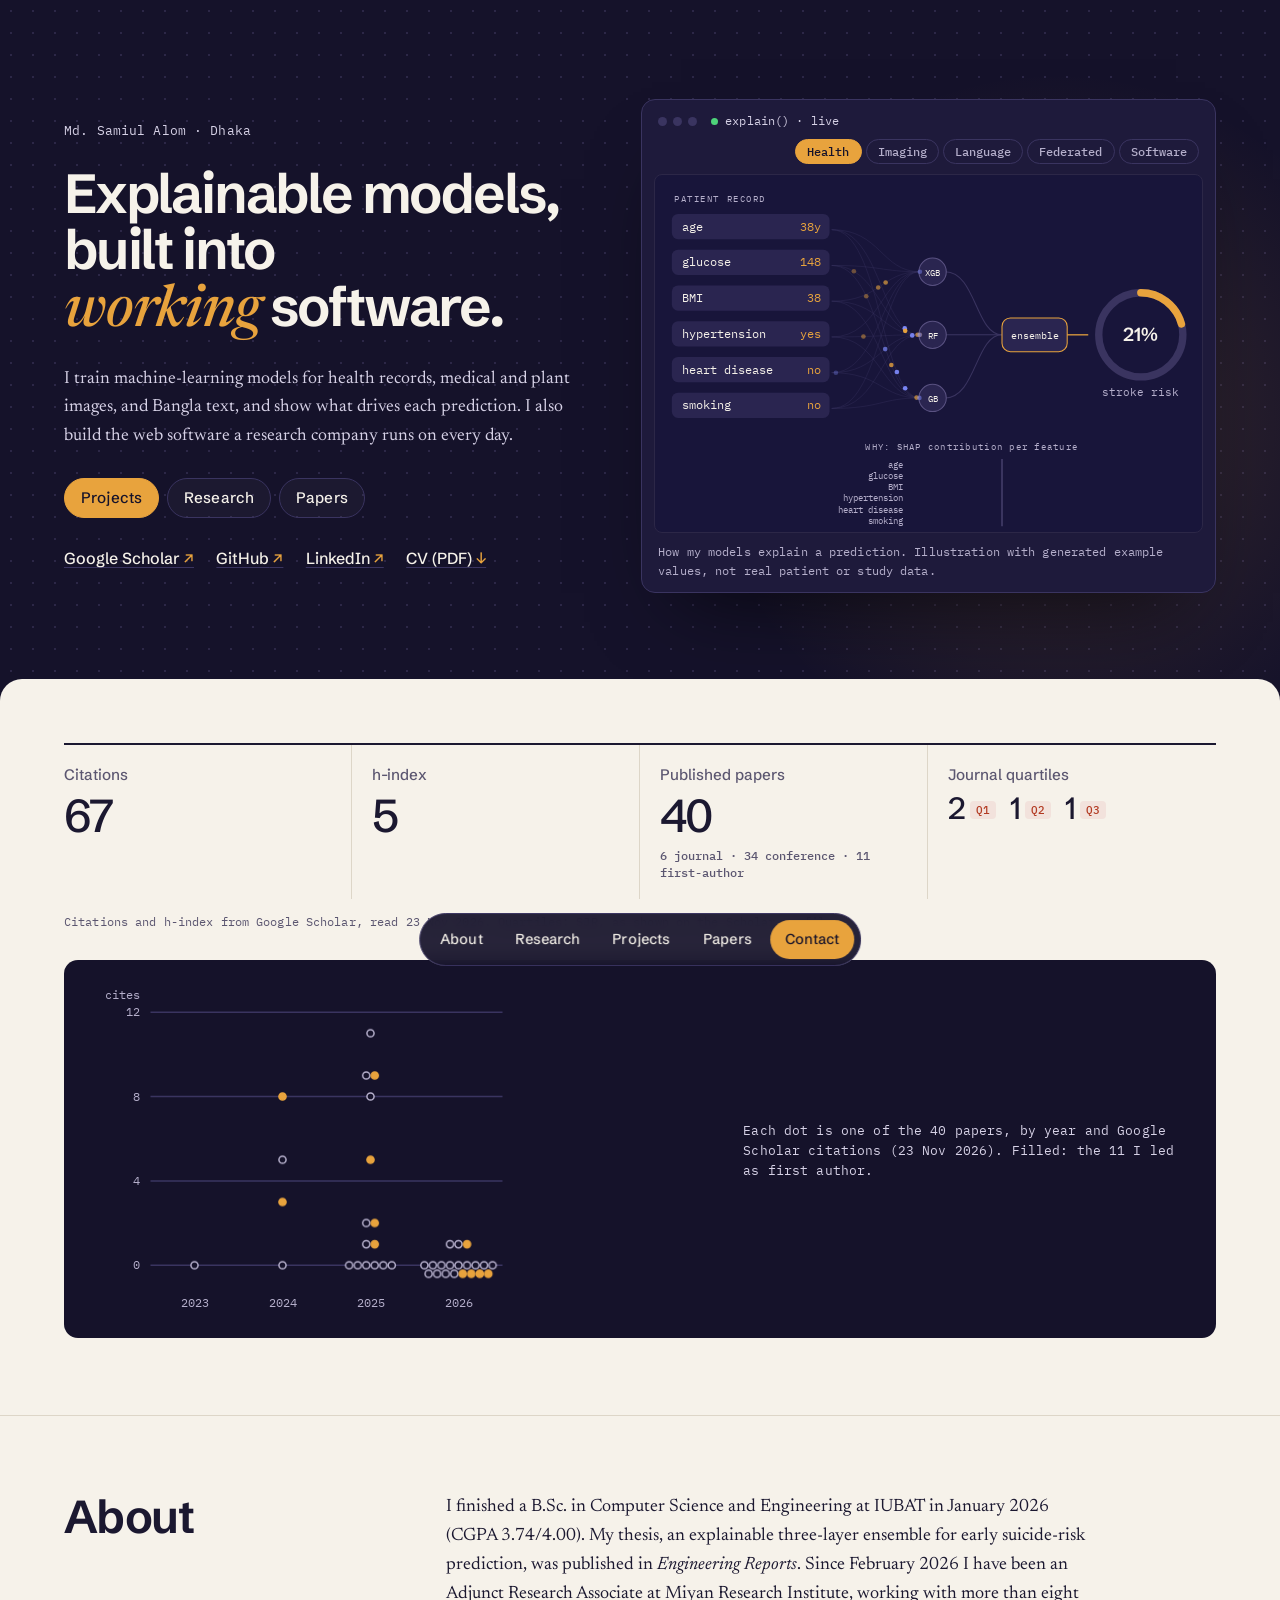
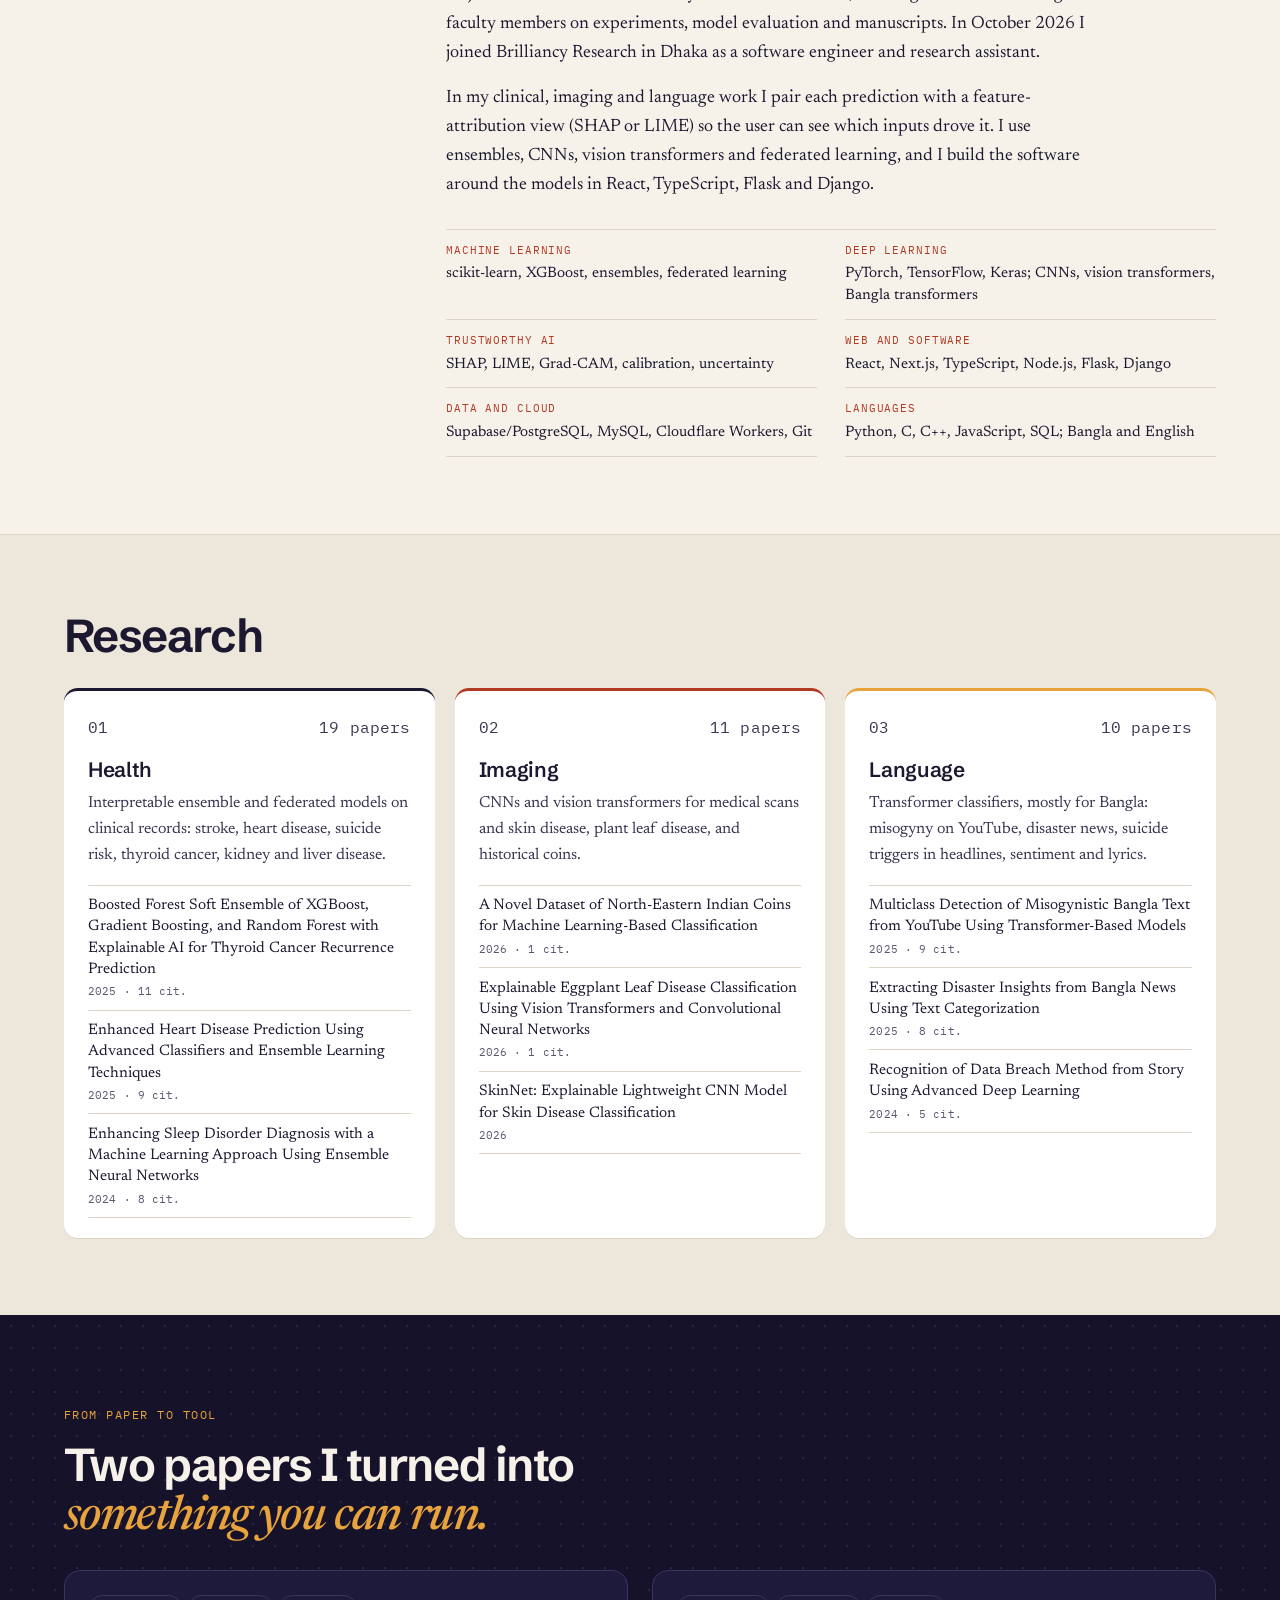
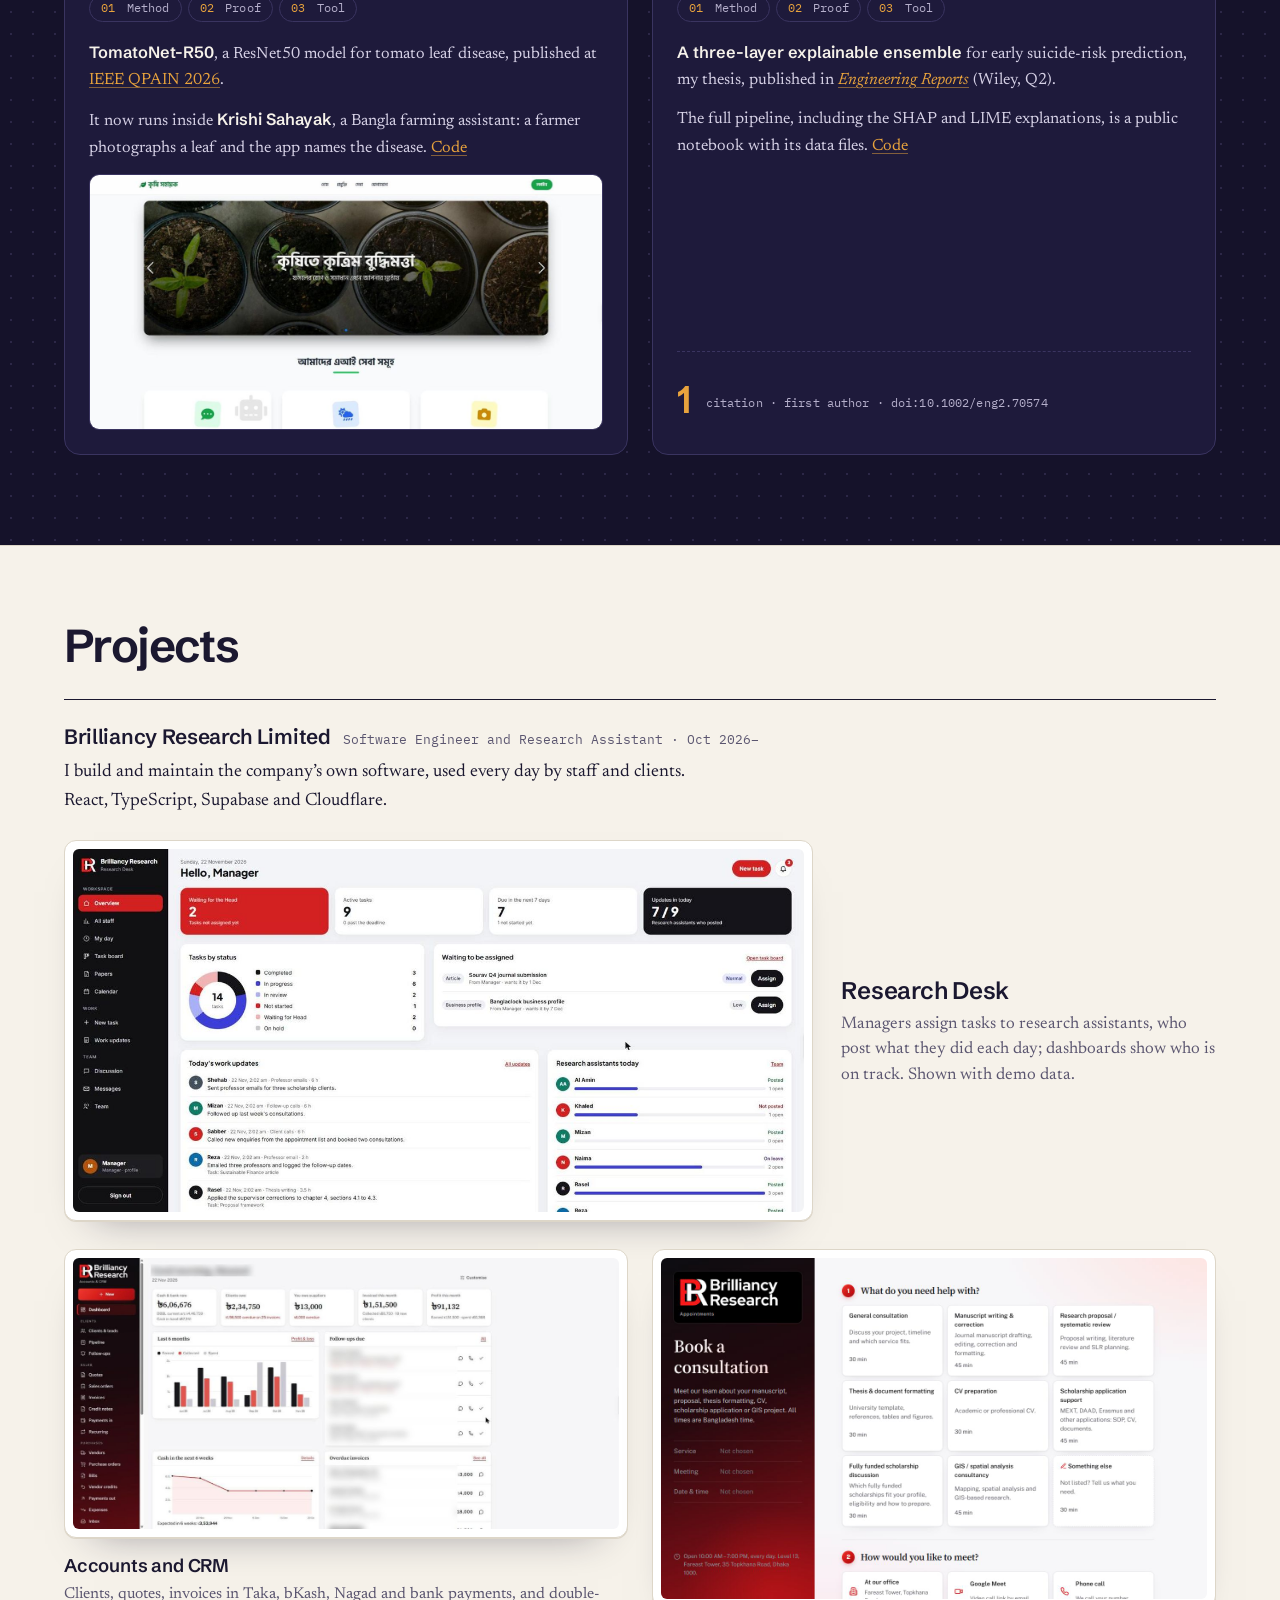
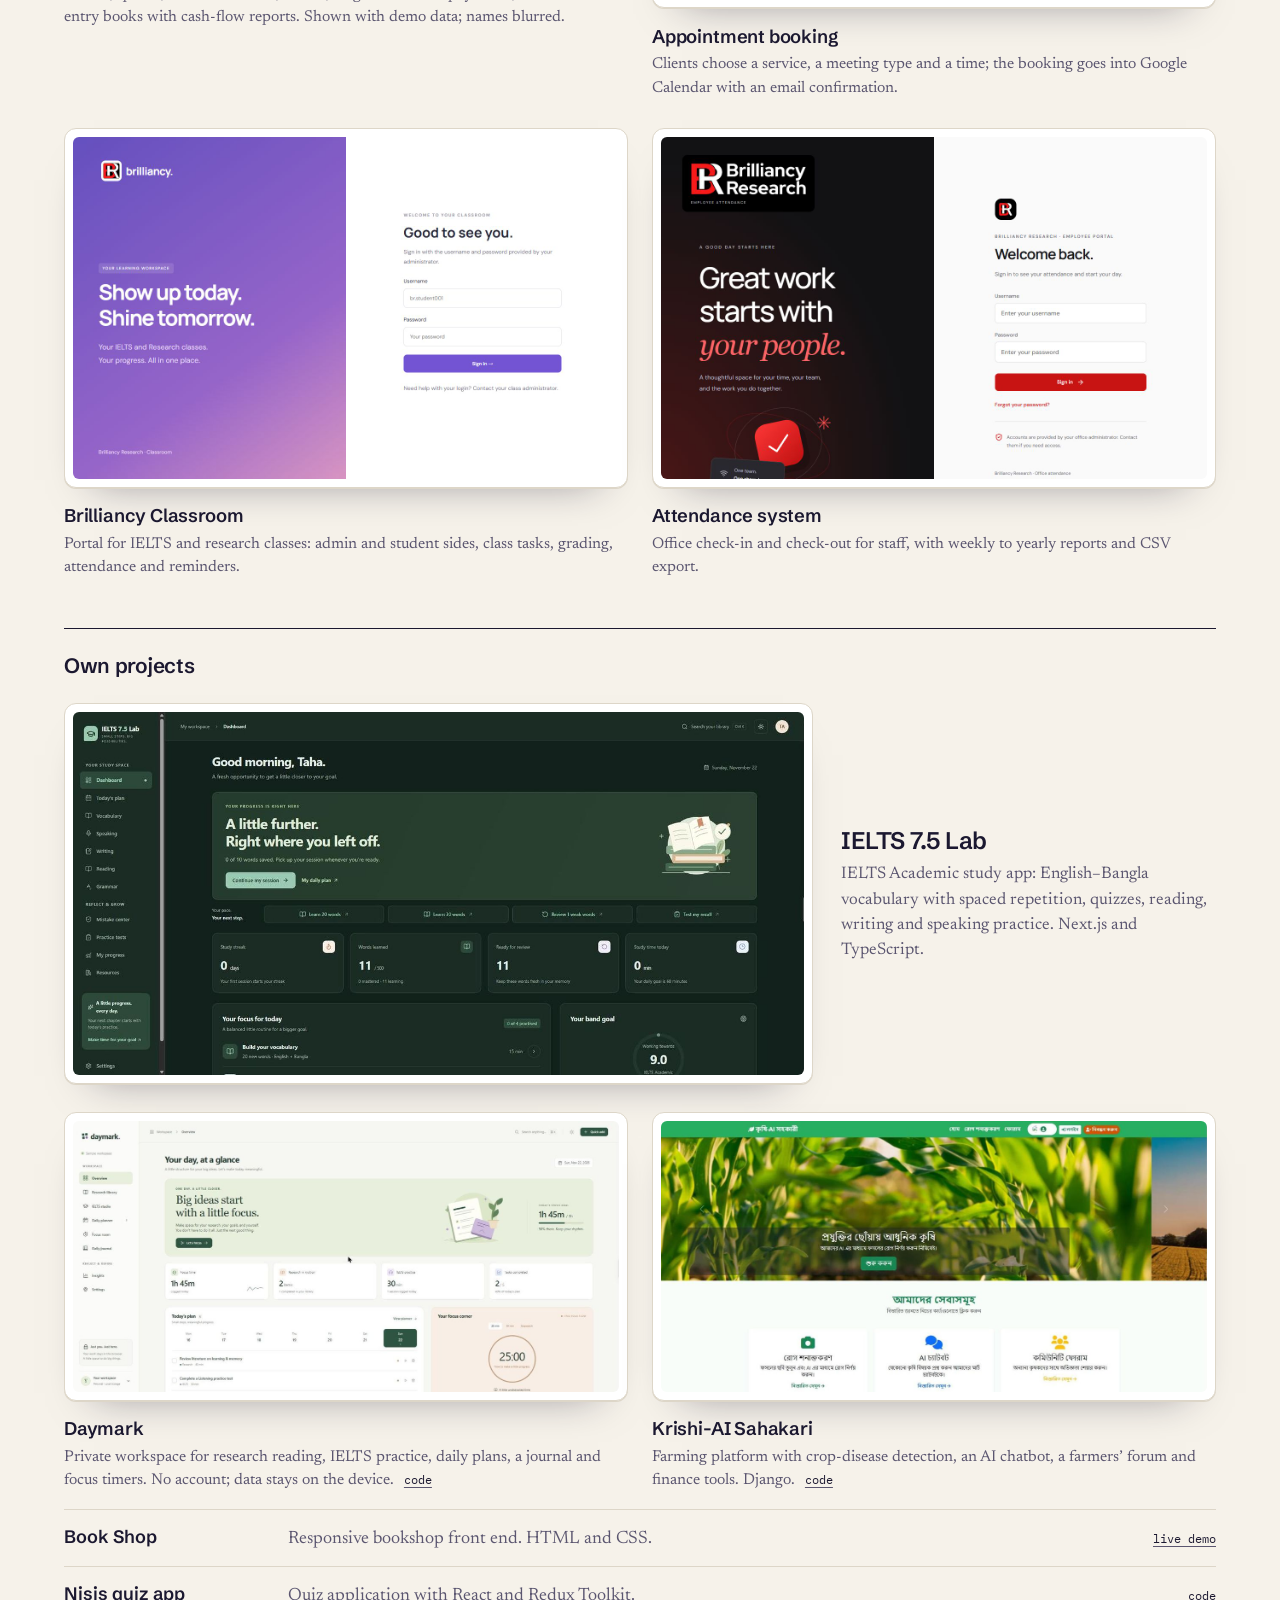
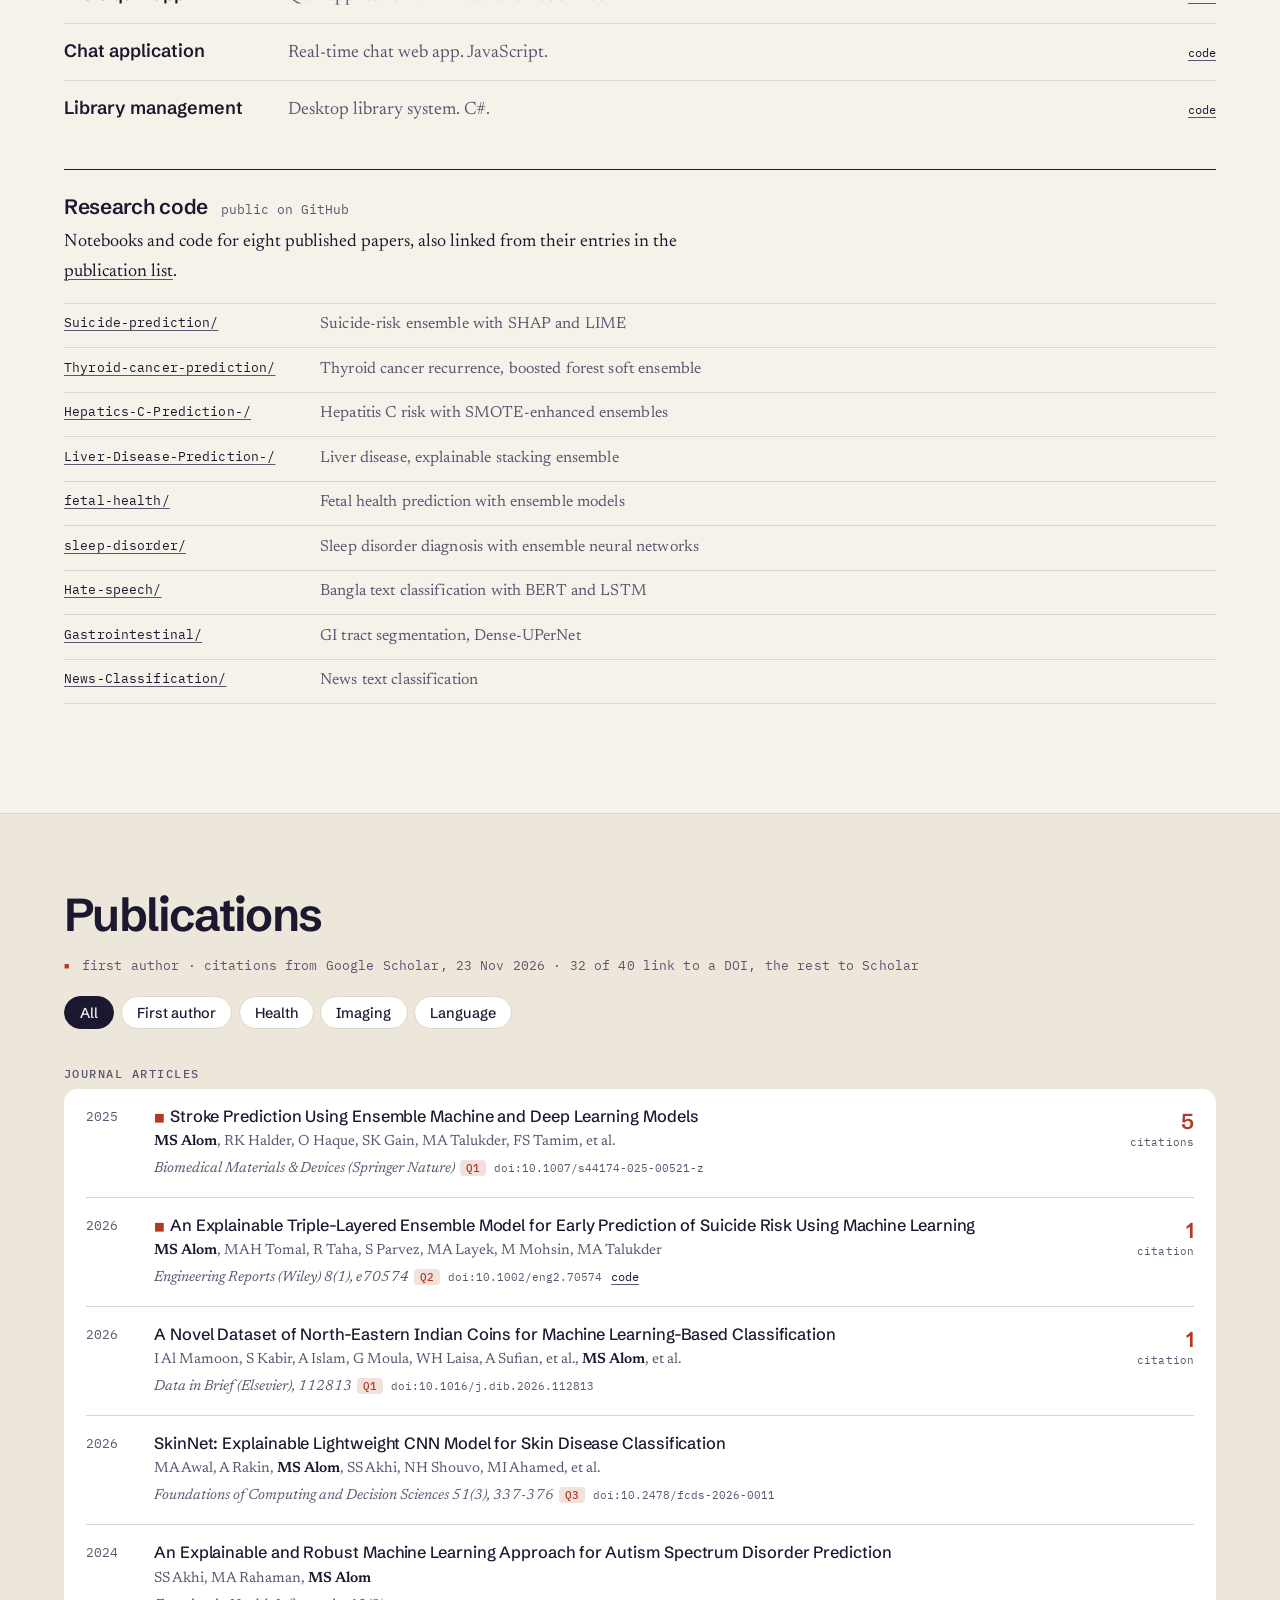
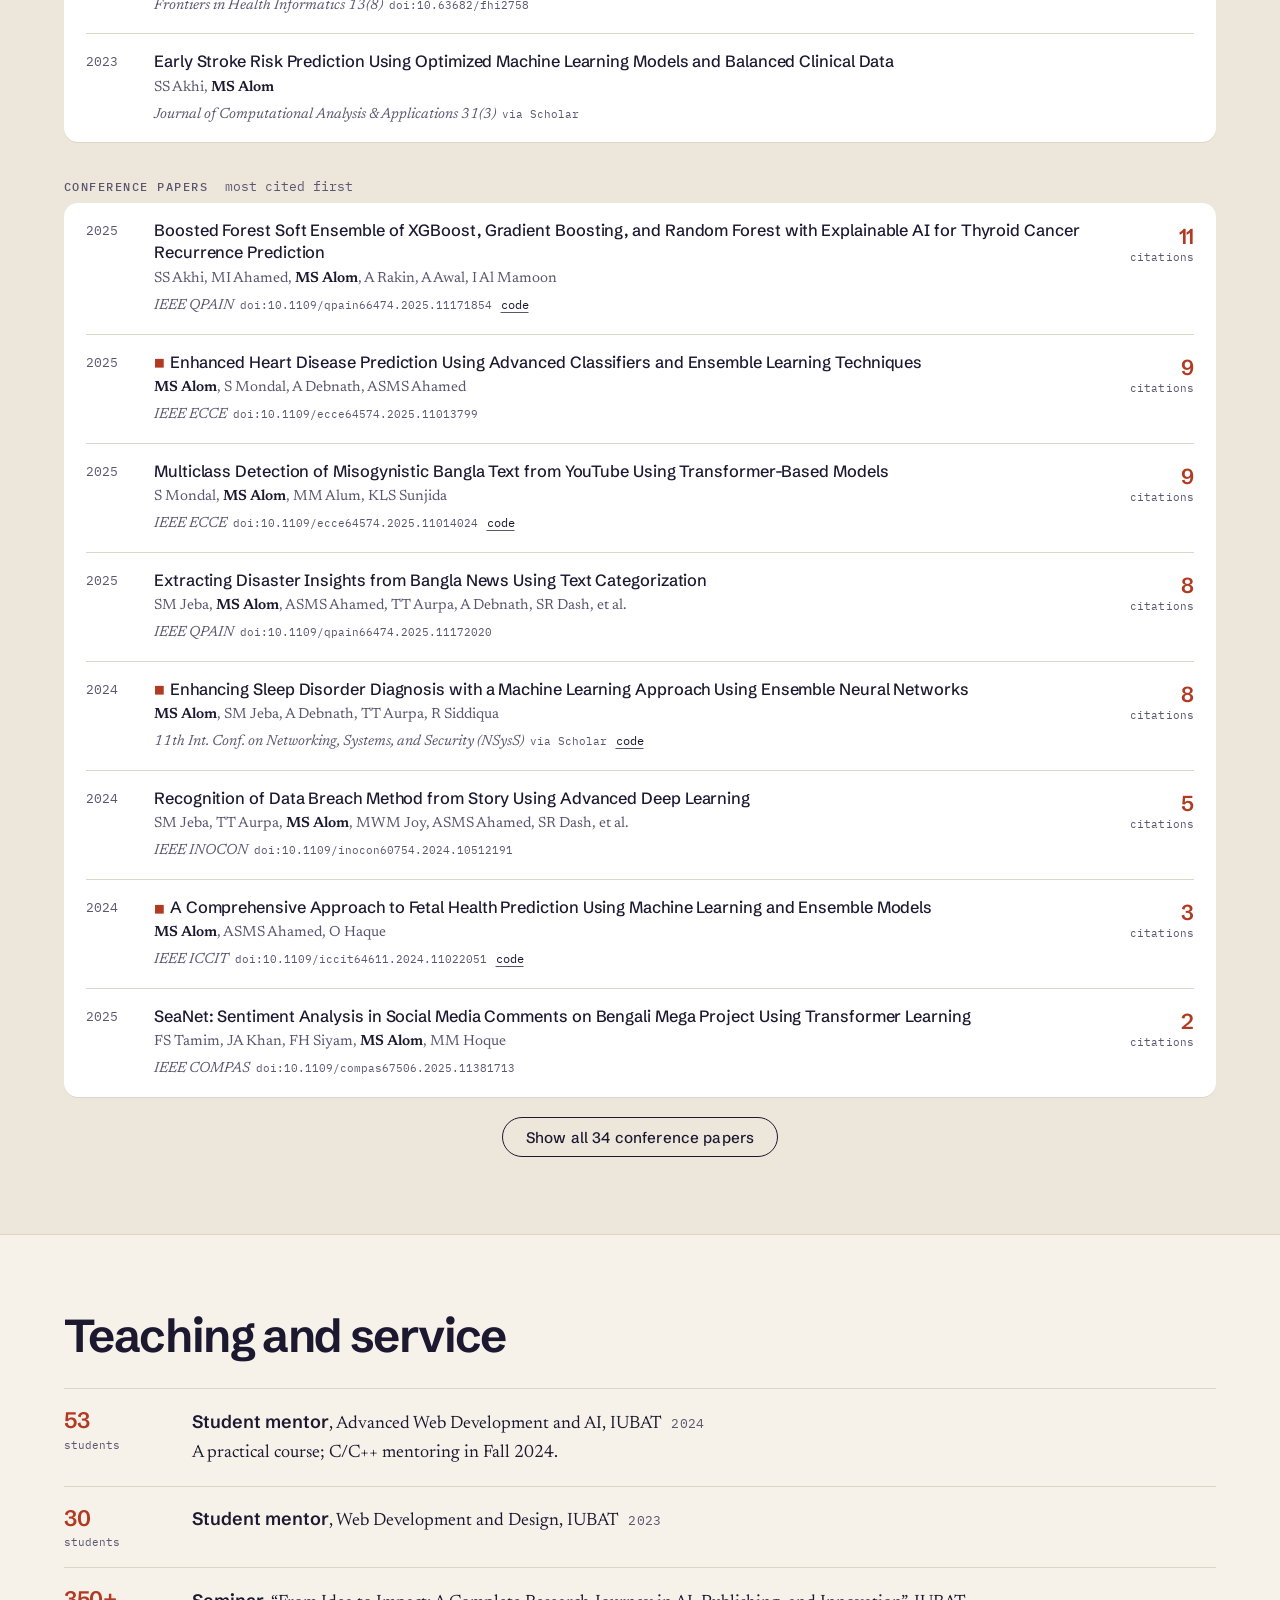
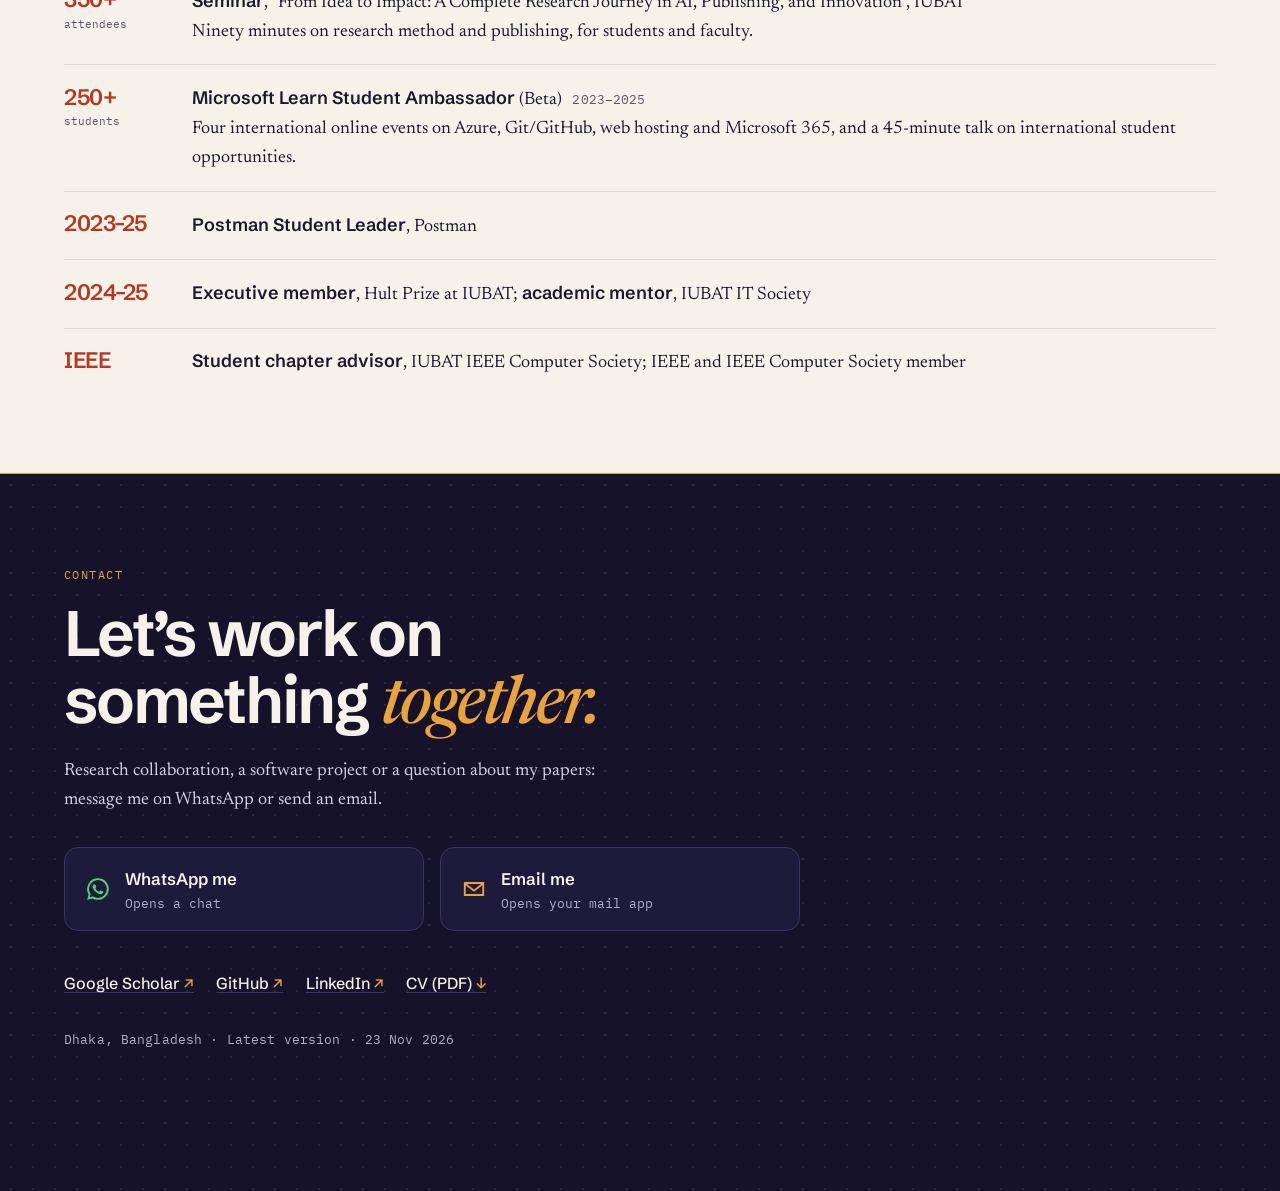
==== commit 1b55e83c: "New CV layout with selected papers and Brilliancy projects; skills list; Federated and Software anim" ====
--- a/index.html
+++ b/index.html
@@ -43,7 +43,7 @@
   </div>
   <figure class="hero-media live" id="live">
     <div class="chrome"><i aria-hidden="true"></i><i aria-hidden="true"></i><i aria-hidden="true"></i><span class="mono"><b class="pulse" aria-hidden="true"></b>explain() &middot; live</span>
-      <div class="tabs mono" role="group" aria-label="Choose an example"><button type="button" aria-pressed="true">Health</button><button type="button" aria-pressed="false">Imaging</button><button type="button" aria-pressed="false">Language</button></div>
+      <div class="tabs mono" role="group" aria-label="Choose an example"><button type="button" aria-pressed="true">Health</button><button type="button" aria-pressed="false">Imaging</button><button type="button" aria-pressed="false">Language</button><button type="button" aria-pressed="false">Federated</button><button type="button" aria-pressed="false">Software</button></div>
     </div>
     <div class="stage"></div>
     <figcaption class="mono">How my models explain a prediction. Illustration with generated example values, not real patient or study data.</figcaption>
@@ -76,6 +76,14 @@
     <div>
       <p class="prose">I finished a B.Sc. in Computer Science and Engineering at IUBAT in January 2026 (CGPA 3.74/4.00). My thesis, an explainable three-layer ensemble for early suicide-risk prediction, was published in <em>Engineering Reports</em>. Since February 2026 I have been an Adjunct Research Associate at Miyan Research Institute, working with more than eight faculty members on experiments, model evaluation and manuscripts. In October 2026 I joined Brilliancy Research in Dhaka as a software engineer and research assistant.</p>
       <p class="prose">In my clinical, imaging and language work I pair each prediction with a feature-attribution view (SHAP or LIME) so the user can see which inputs drove it. I use ensembles, CNNs, vision transformers and federated learning, and I build the software around the models in React, TypeScript, Flask and Django.</p>
+      <dl class="toolkit">
+        <div><dt class="mono">Machine learning</dt><dd>scikit-learn, XGBoost, ensembles, federated learning</dd></div>
+        <div><dt class="mono">Deep learning</dt><dd>PyTorch, TensorFlow, Keras; CNNs, vision transformers, Bangla transformers</dd></div>
+        <div><dt class="mono">Trustworthy AI</dt><dd>SHAP, LIME, Grad-CAM, calibration, uncertainty</dd></div>
+        <div><dt class="mono">Web and software</dt><dd>React, Next.js, TypeScript, Node.js, Flask, Django</dd></div>
+        <div><dt class="mono">Data and cloud</dt><dd>Supabase/PostgreSQL, MySQL, Cloudflare Workers, Git</dd></div>
+        <div><dt class="mono">Languages</dt><dd>Python, C, C++, JavaScript, SQL; Bangla and English</dd></div>
+      </dl>
     </div>
   </div>
 </section>
--- a/assets/style.css
+++ b/assets/style.css
@@ -307,7 +307,7 @@
 .live .chrome > span { display: inline-flex; align-items: center; gap: 7px; color: var(--soft-night); }
 .pulse { width: 7px; height: 7px; border-radius: 50%; background: #4ED37A; box-shadow: 0 0 0 0 rgba(78, 211, 122, .6); animation: pulse 2s infinite; }
 @keyframes pulse { 70% { box-shadow: 0 0 0 7px rgba(78, 211, 122, 0); } 100% { box-shadow: 0 0 0 0 rgba(78, 211, 122, 0); } }
-.tabs { margin-left: auto; display: flex; gap: 4px; }
+.tabs { margin-left: auto; display: flex; flex-wrap: wrap; justify-content: flex-end; gap: 4px; }
 .tabs button { font: 500 .72rem var(--mono); color: var(--muted-night); background: transparent; border: 1px solid var(--rule-night); border-radius: 999px; padding: .25rem .7rem; cursor: pointer; }
 .tabs button:hover { color: var(--paper); border-color: var(--muted-night); }
 .tabs button[aria-pressed="true"] { background: var(--saffron); border-color: var(--saffron); color: var(--night); }
@@ -316,3 +316,10 @@
 .anim .hero-media.live { animation-name: lift-flat; }
 @media (max-width: 520px) { .tabs { margin-left: 0; width: 100%; } .tabs button { flex: 1; } }
 .hero-links a.cvlink::after { content: " \2193"; }
+
+/* About: toolkit list */
+.toolkit { display: grid; grid-template-columns: repeat(2, minmax(0, 1fr)); gap: 0 28px; margin: 28px 0 0; border-top: 1px solid var(--rule, #DDD6C8); }
+.toolkit div { padding: 12px 0; border-bottom: 1px solid var(--rule, #DDD6C8); }
+.toolkit dt { font-size: 11px; letter-spacing: .08em; text-transform: uppercase; color: var(--alta, #B23A22); margin: 0 0 4px; }
+.toolkit dd { margin: 0; font-size: 15px; line-height: 1.45; }
+@media (max-width: 640px) { .toolkit { grid-template-columns: 1fr; } }
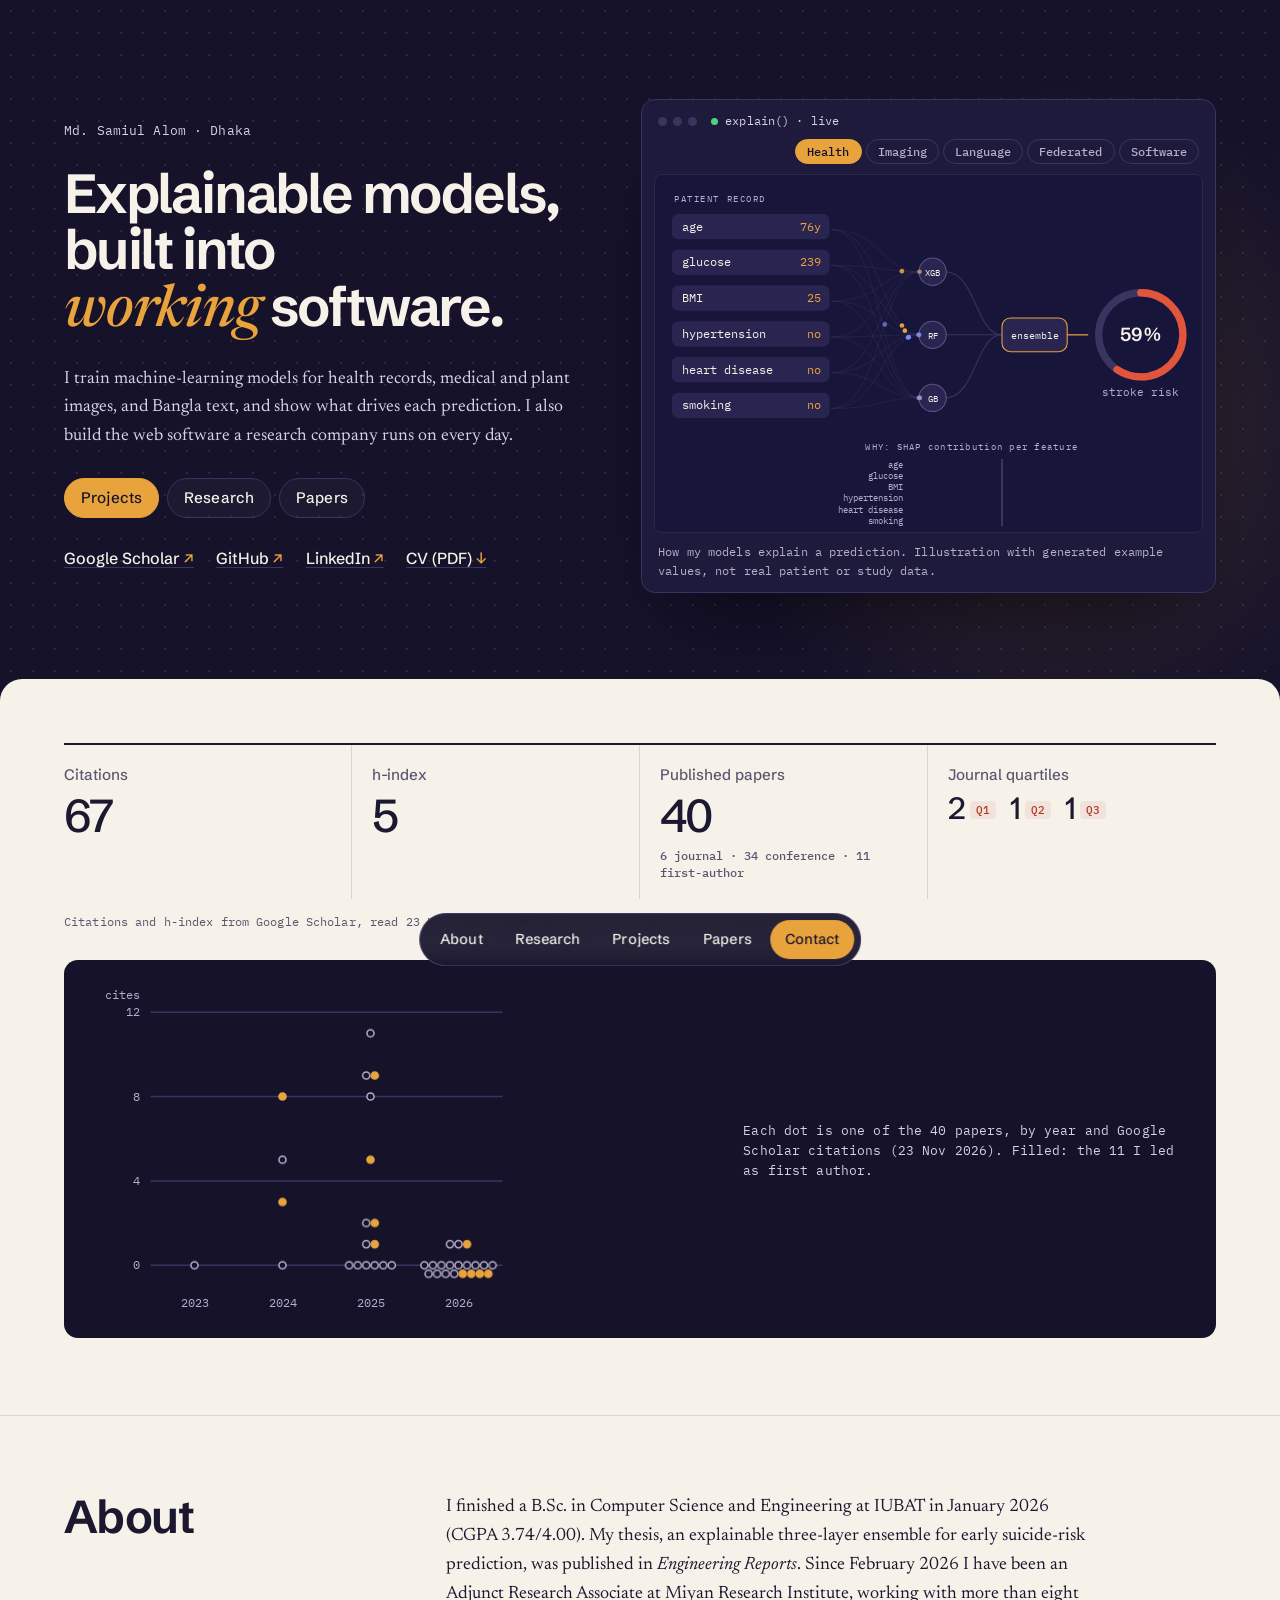
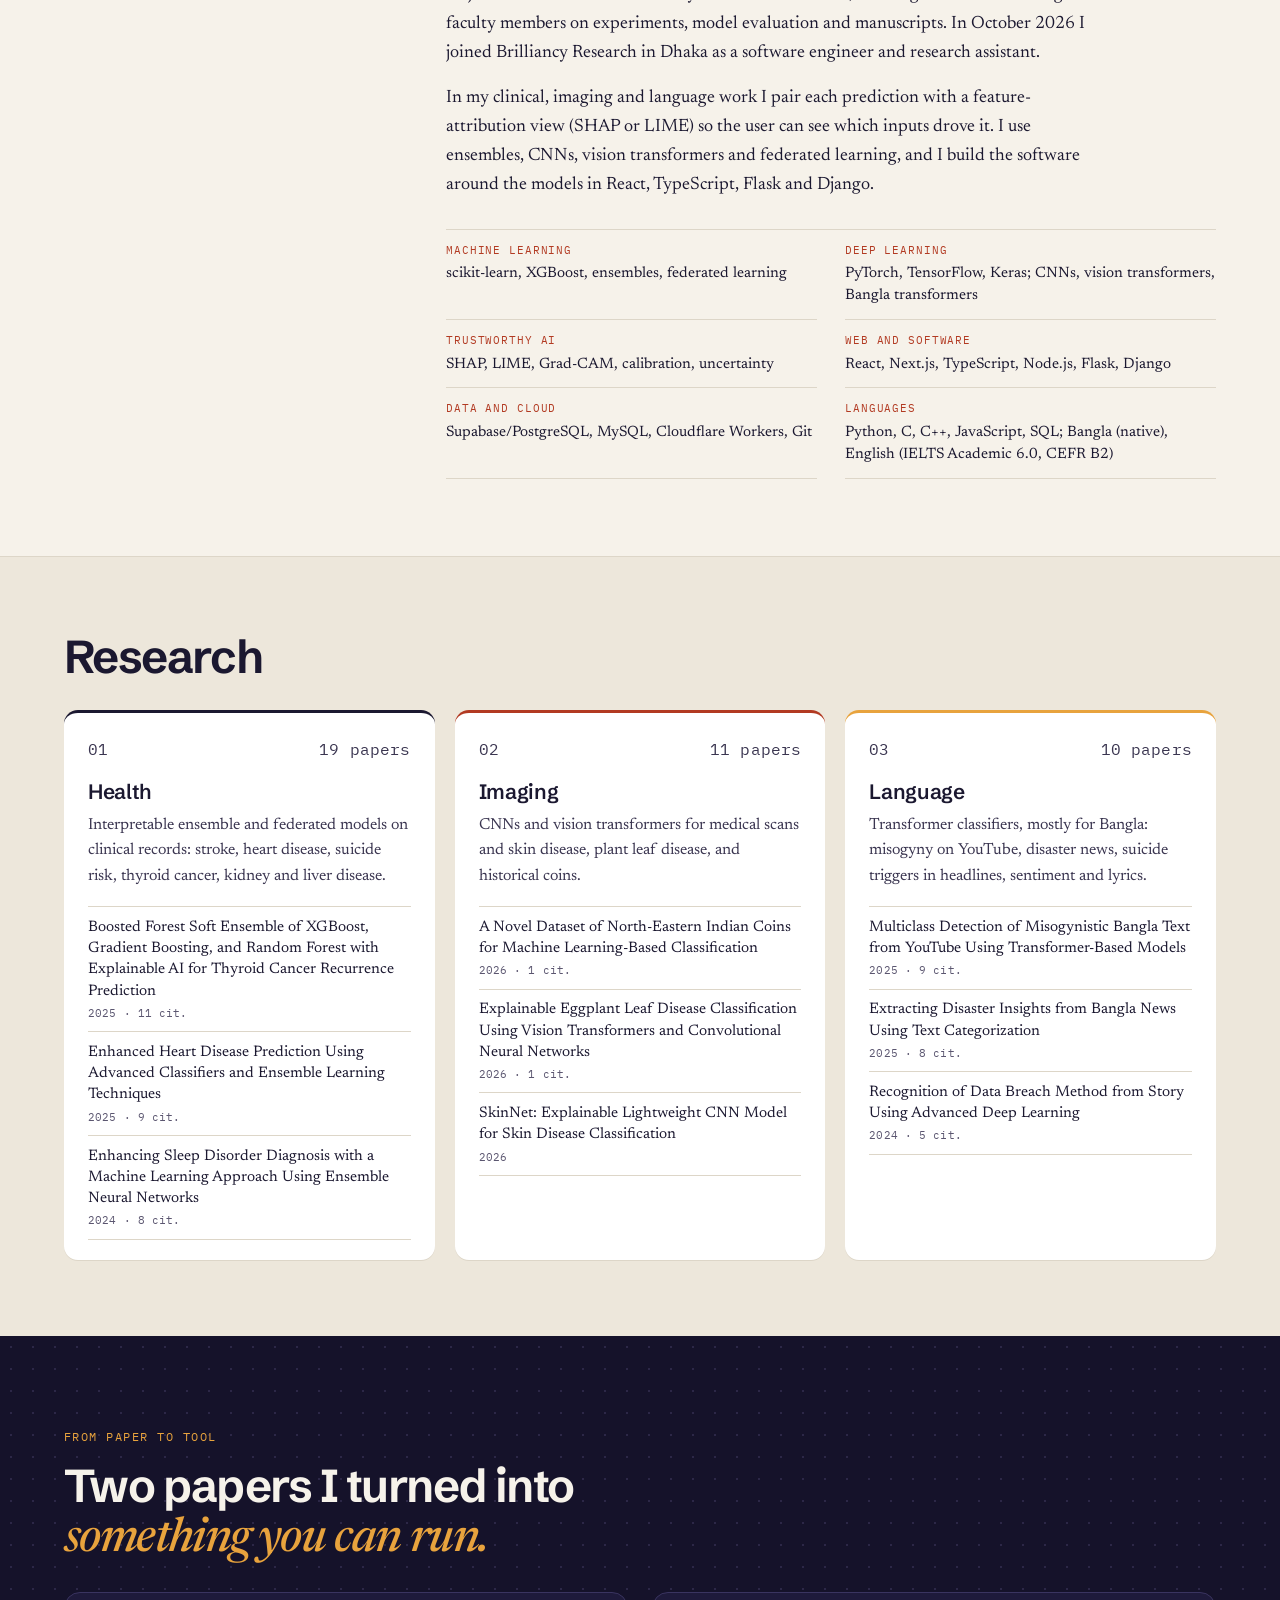
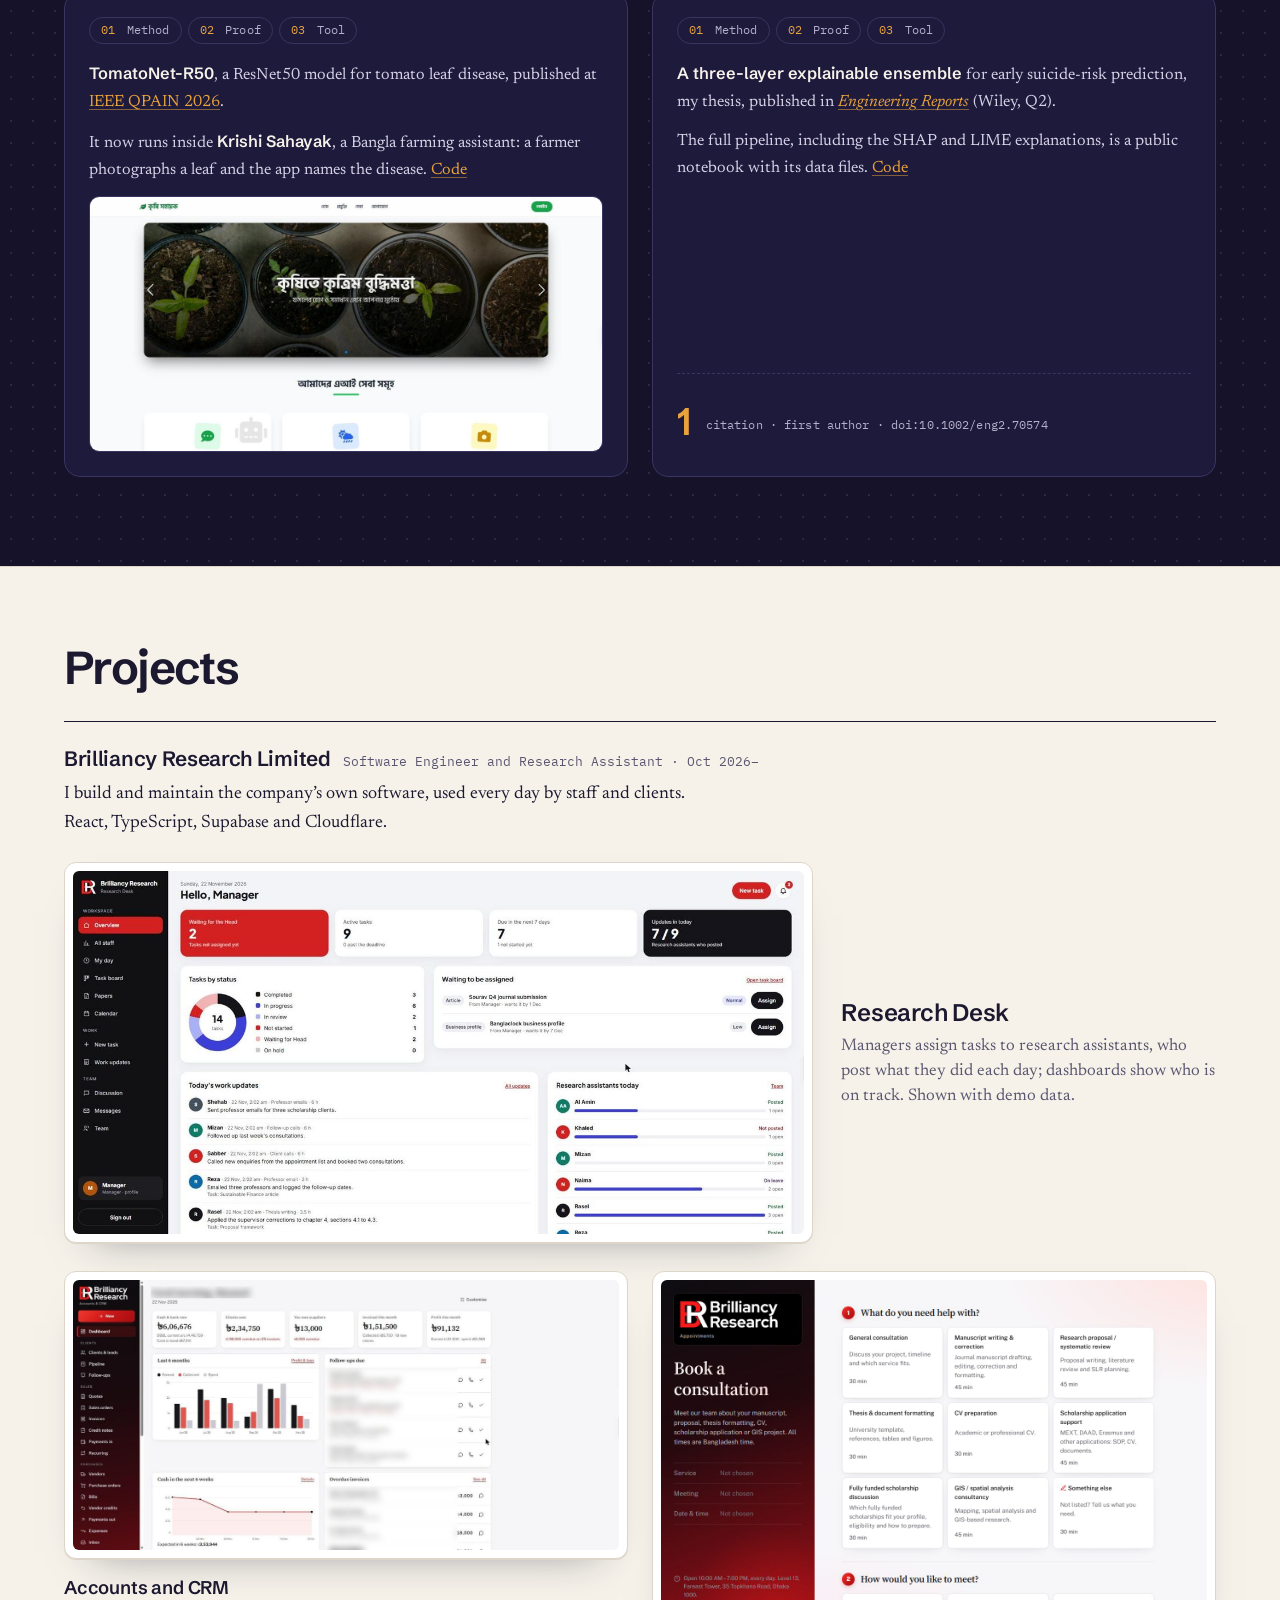
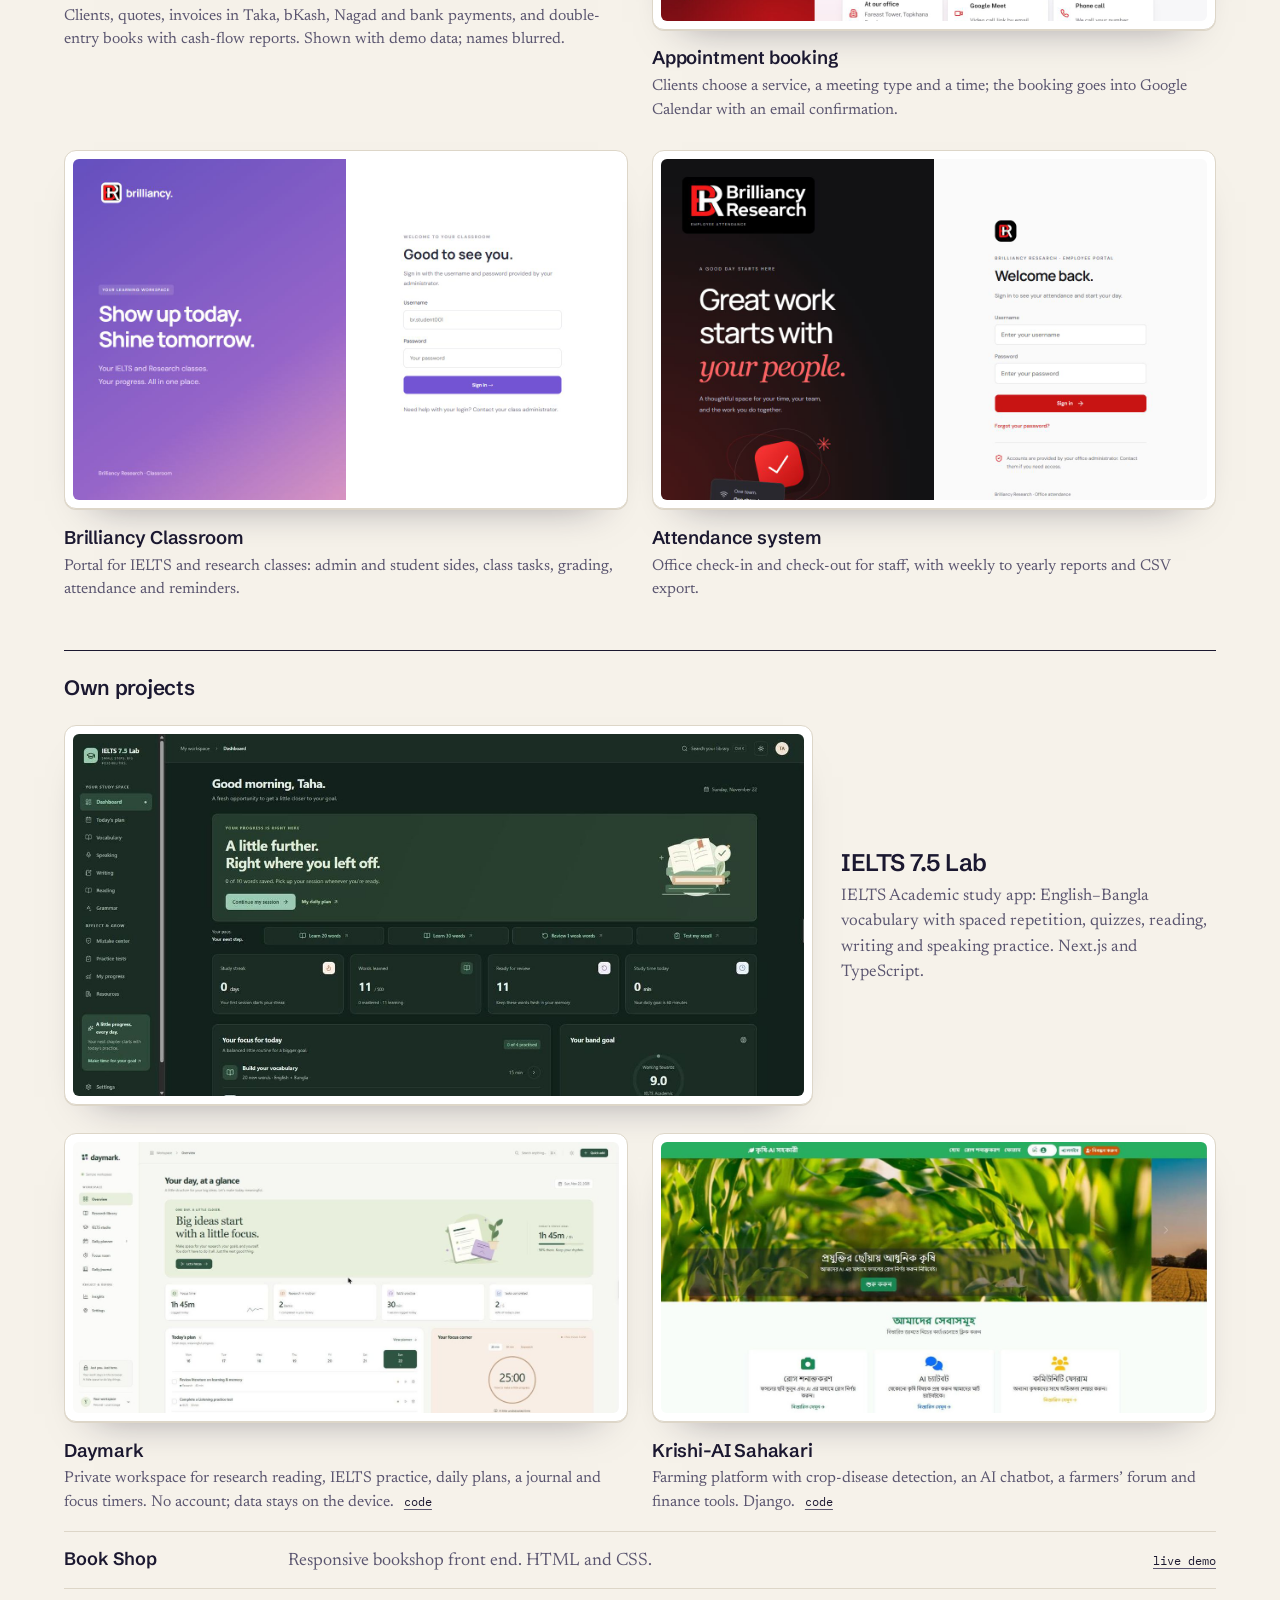
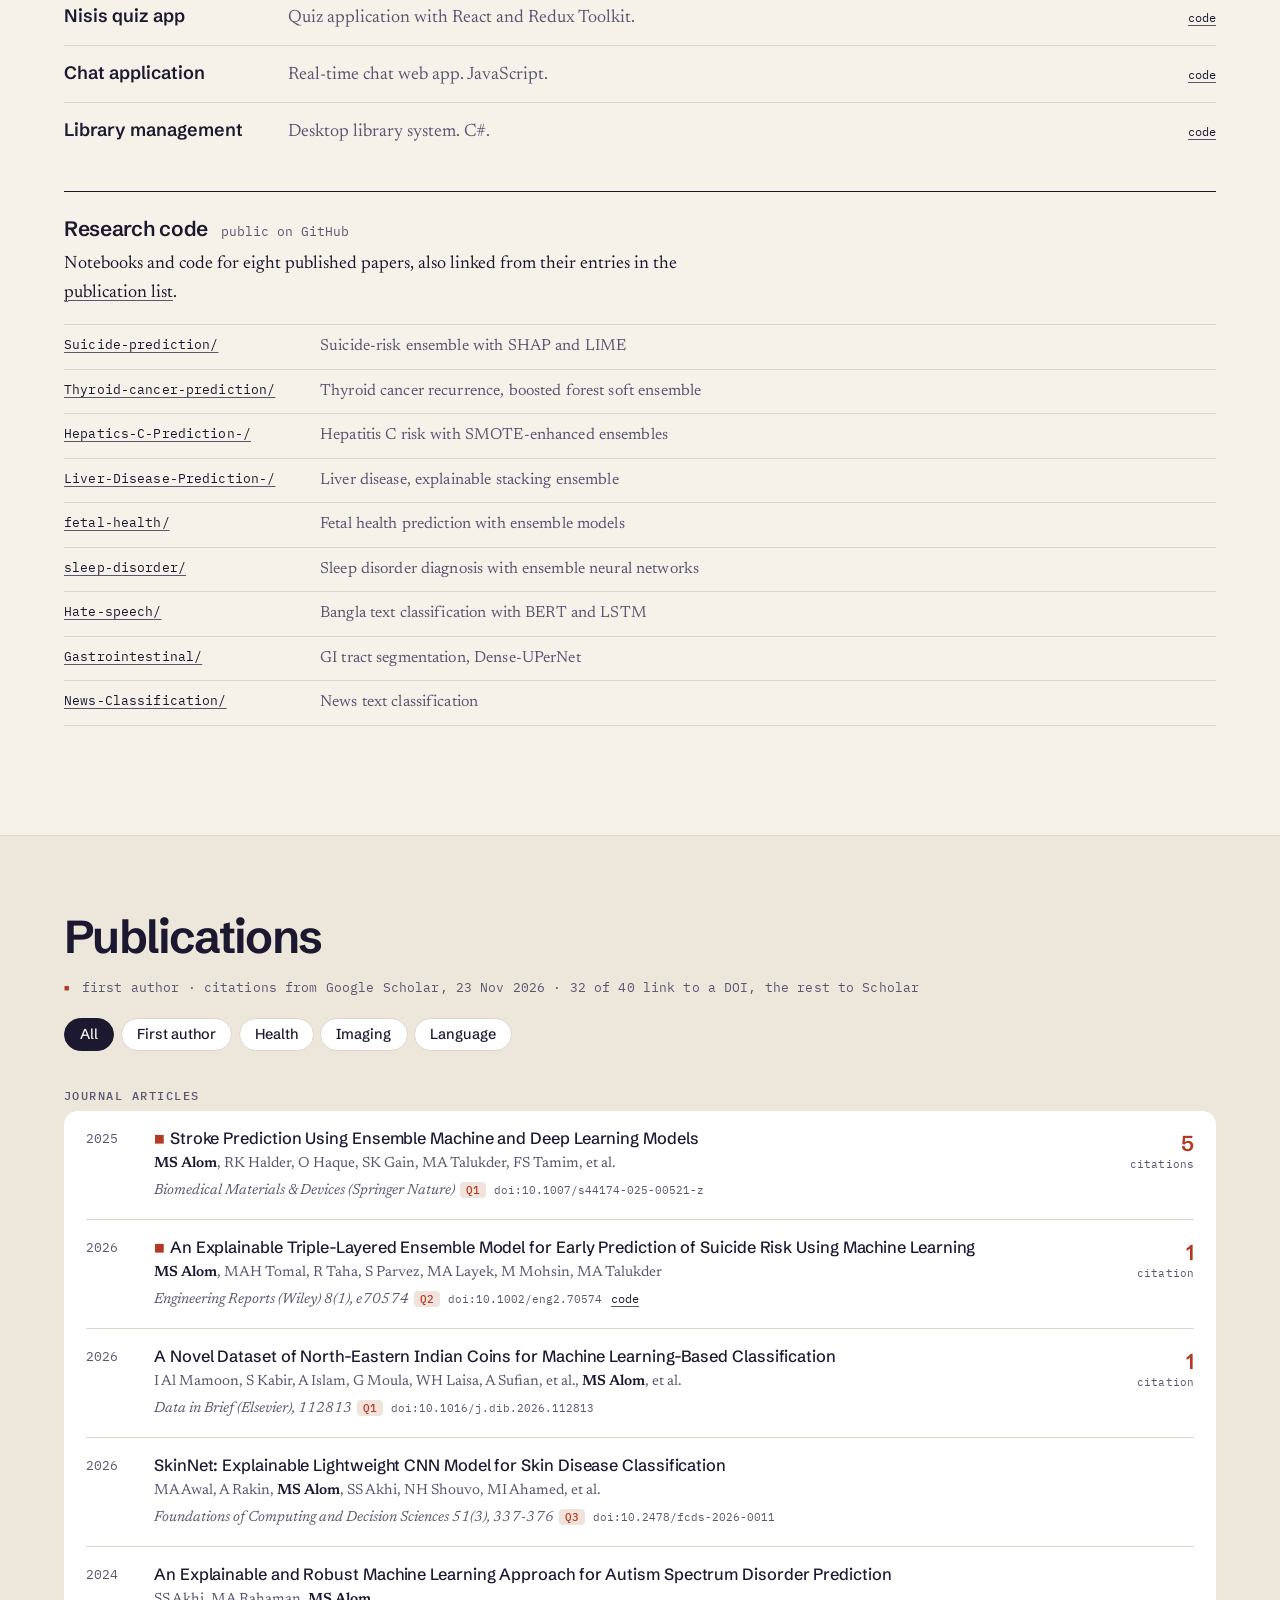
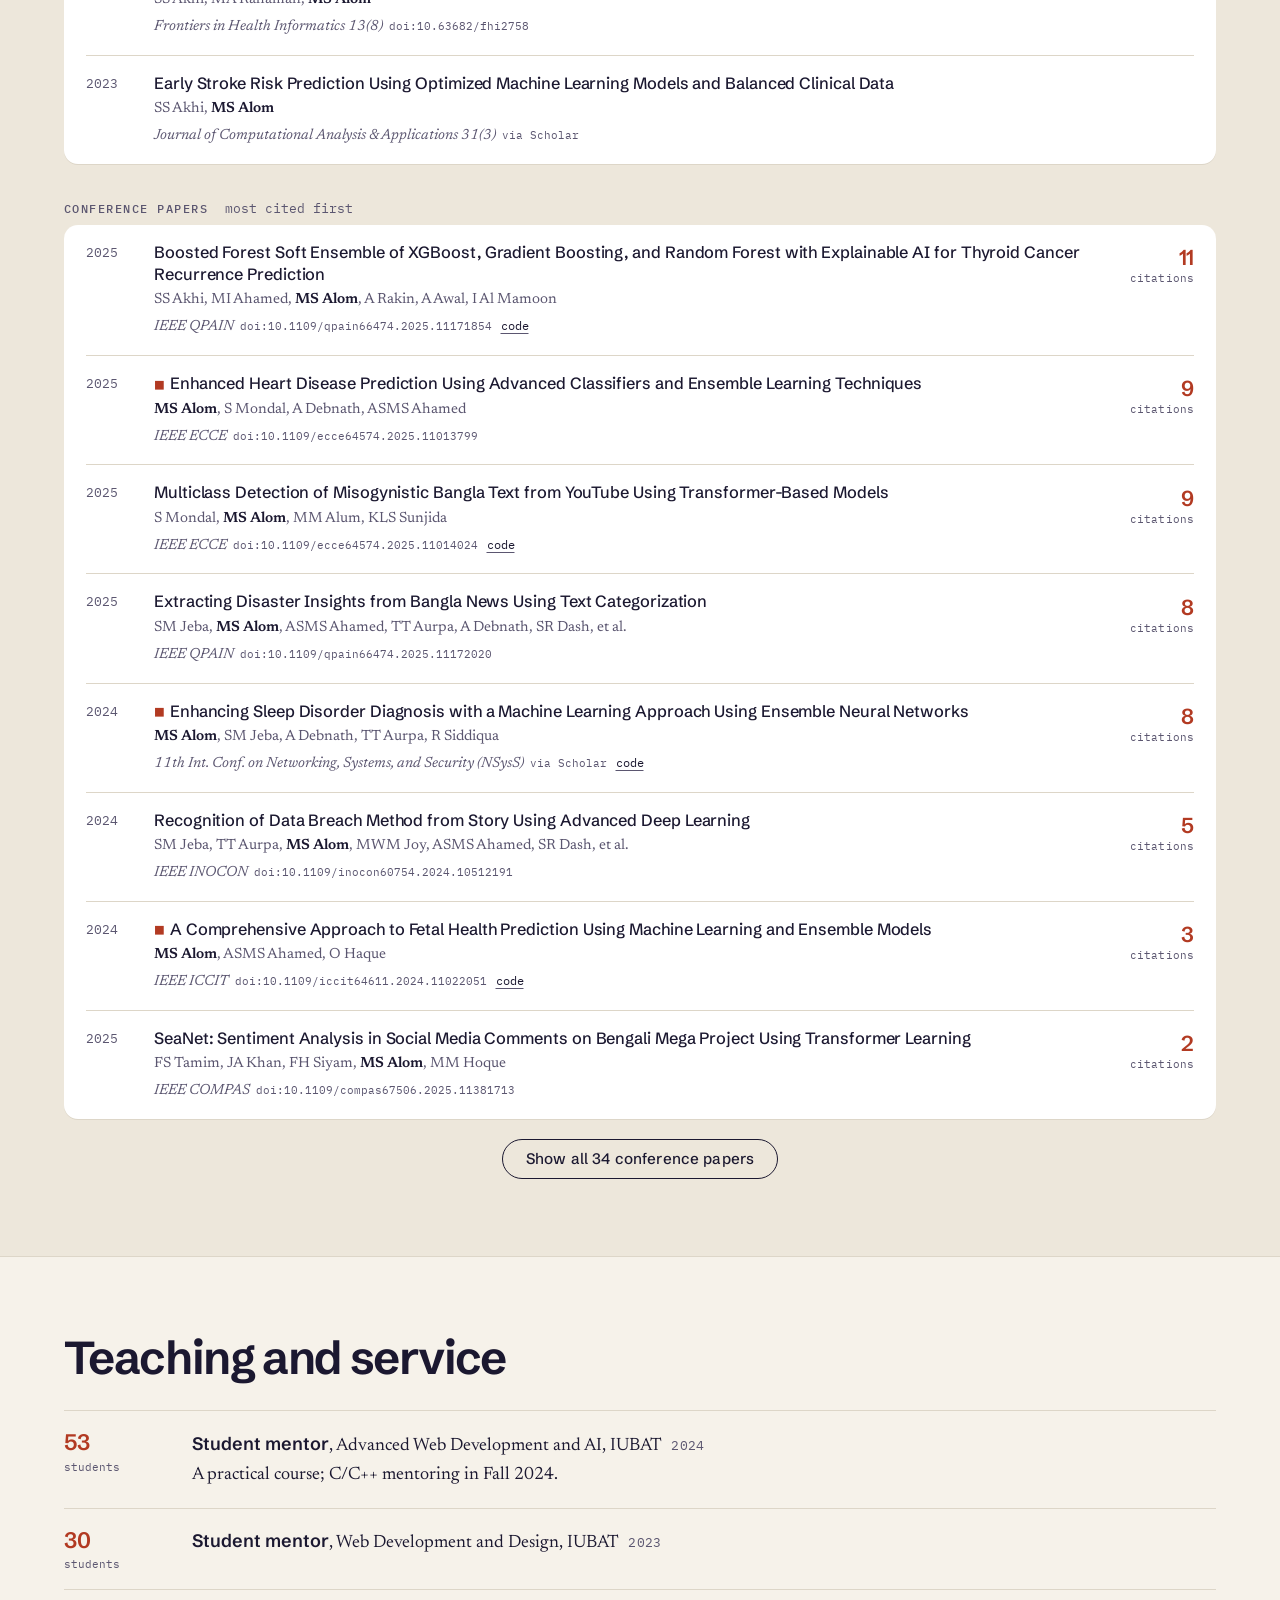
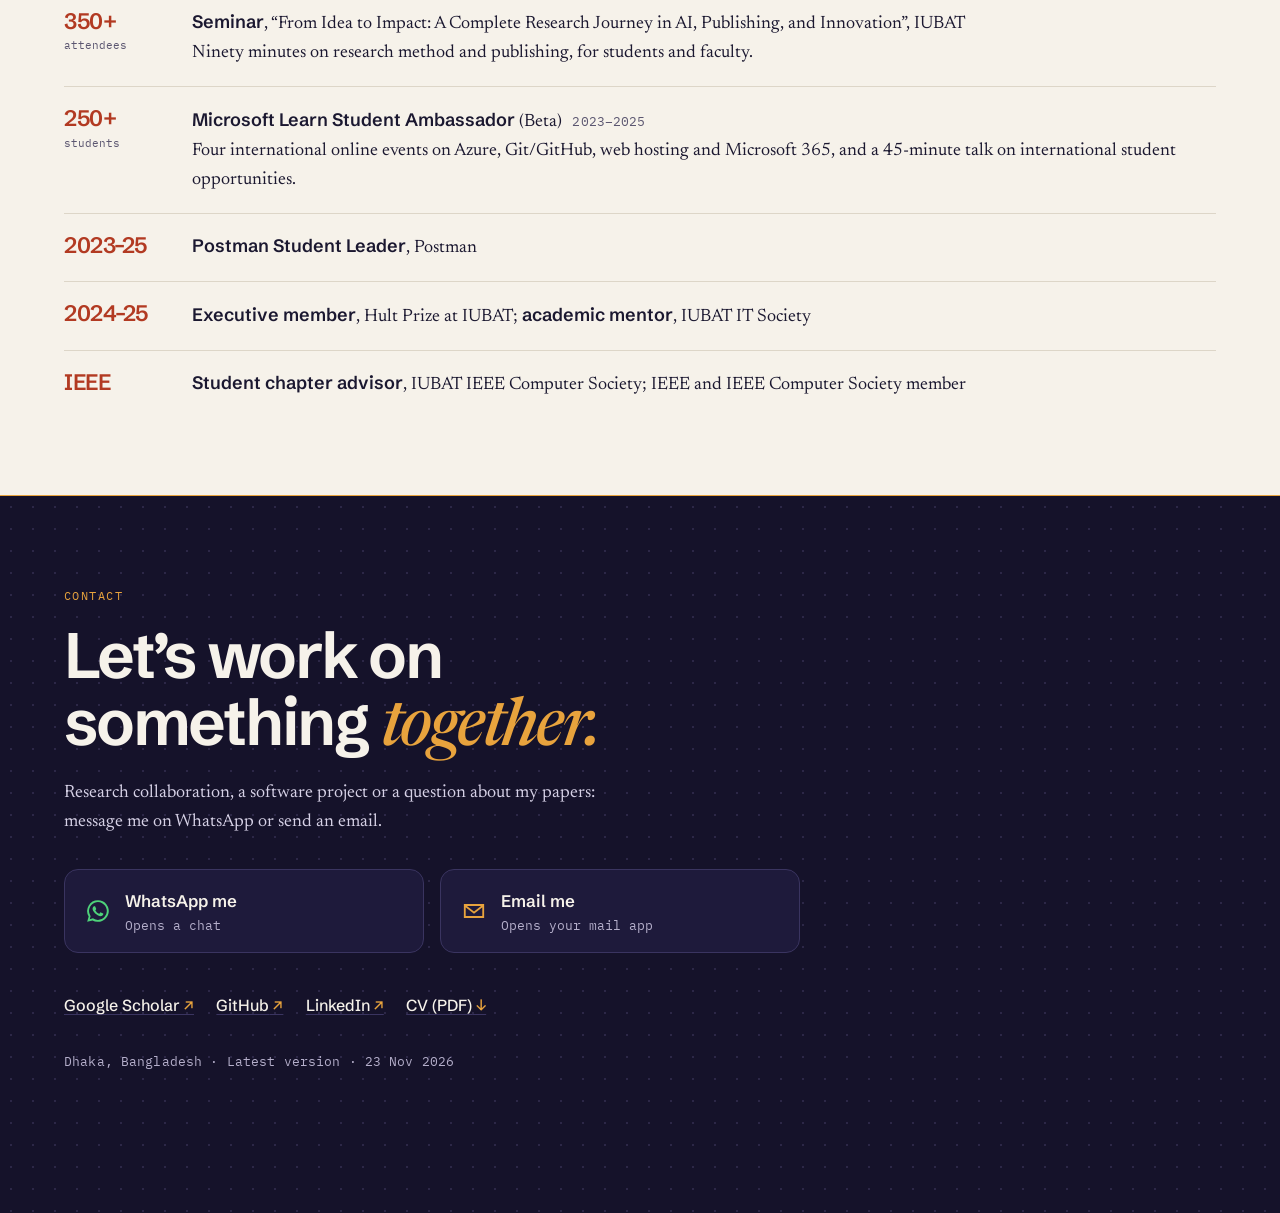
==== commit dbd04b58: "Add IELTS Academic result (overall 6.0, CEFR B2) to CV and skills" ====
--- a/index.html
+++ b/index.html
@@ -82,7 +82,7 @@
         <div><dt class="mono">Trustworthy AI</dt><dd>SHAP, LIME, Grad-CAM, calibration, uncertainty</dd></div>
         <div><dt class="mono">Web and software</dt><dd>React, Next.js, TypeScript, Node.js, Flask, Django</dd></div>
         <div><dt class="mono">Data and cloud</dt><dd>Supabase/PostgreSQL, MySQL, Cloudflare Workers, Git</dd></div>
-        <div><dt class="mono">Languages</dt><dd>Python, C, C++, JavaScript, SQL; Bangla and English</dd></div>
+        <div><dt class="mono">Languages</dt><dd>Python, C, C++, JavaScript, SQL; Bangla (native), English (IELTS Academic 6.0, CEFR B2)</dd></div>
       </dl>
     </div>
   </div>
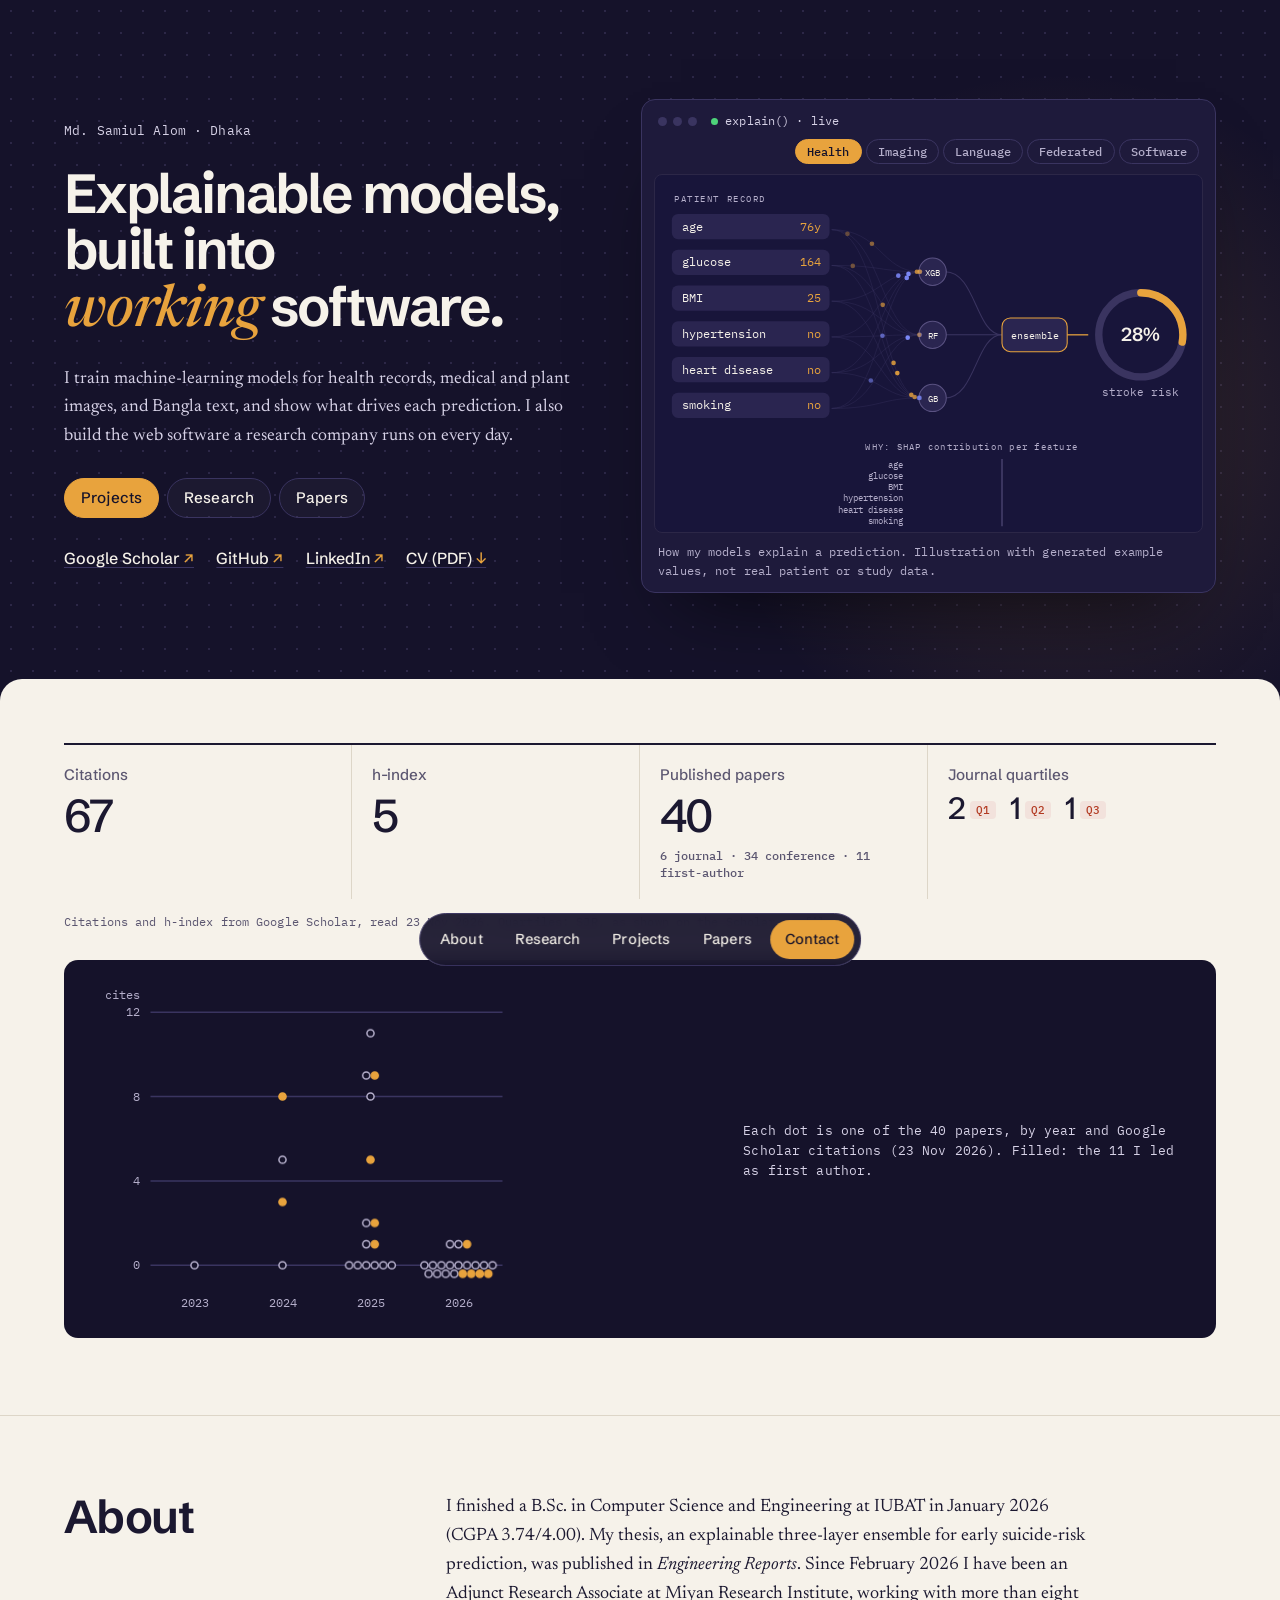
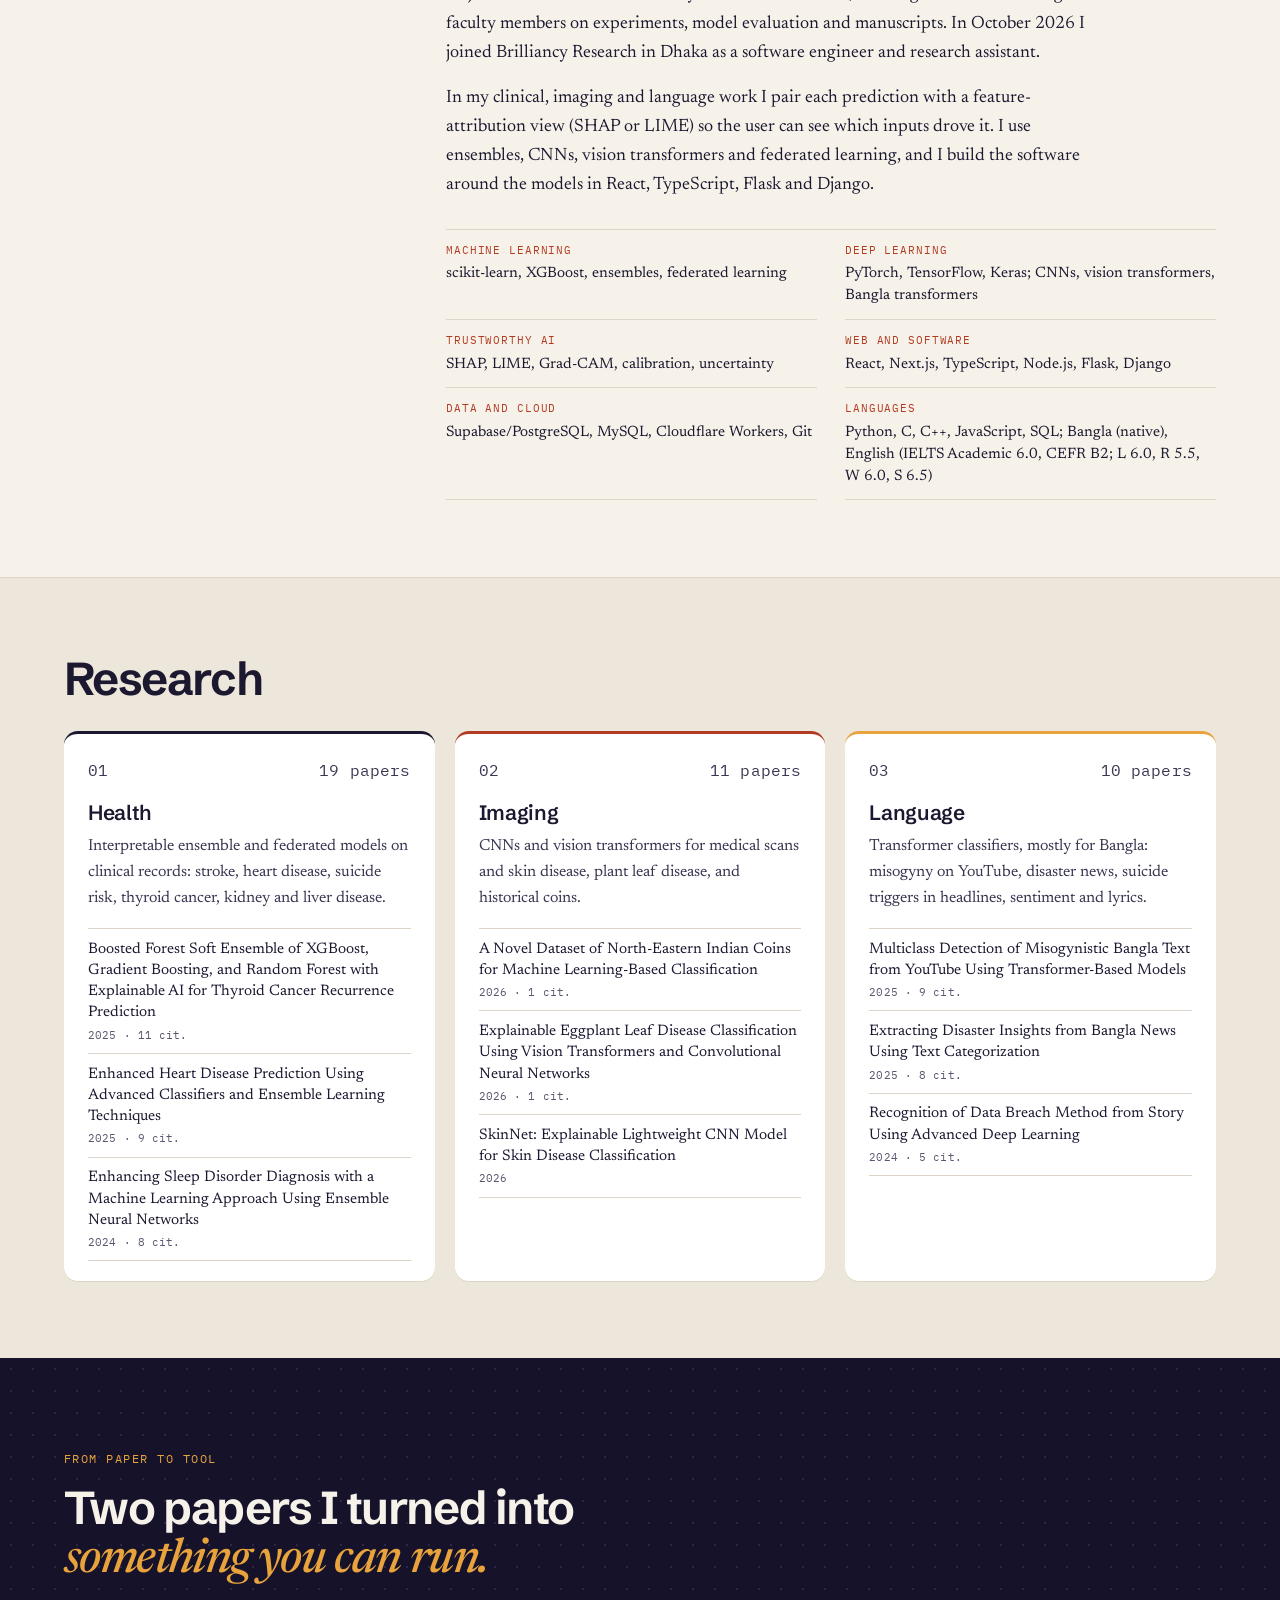
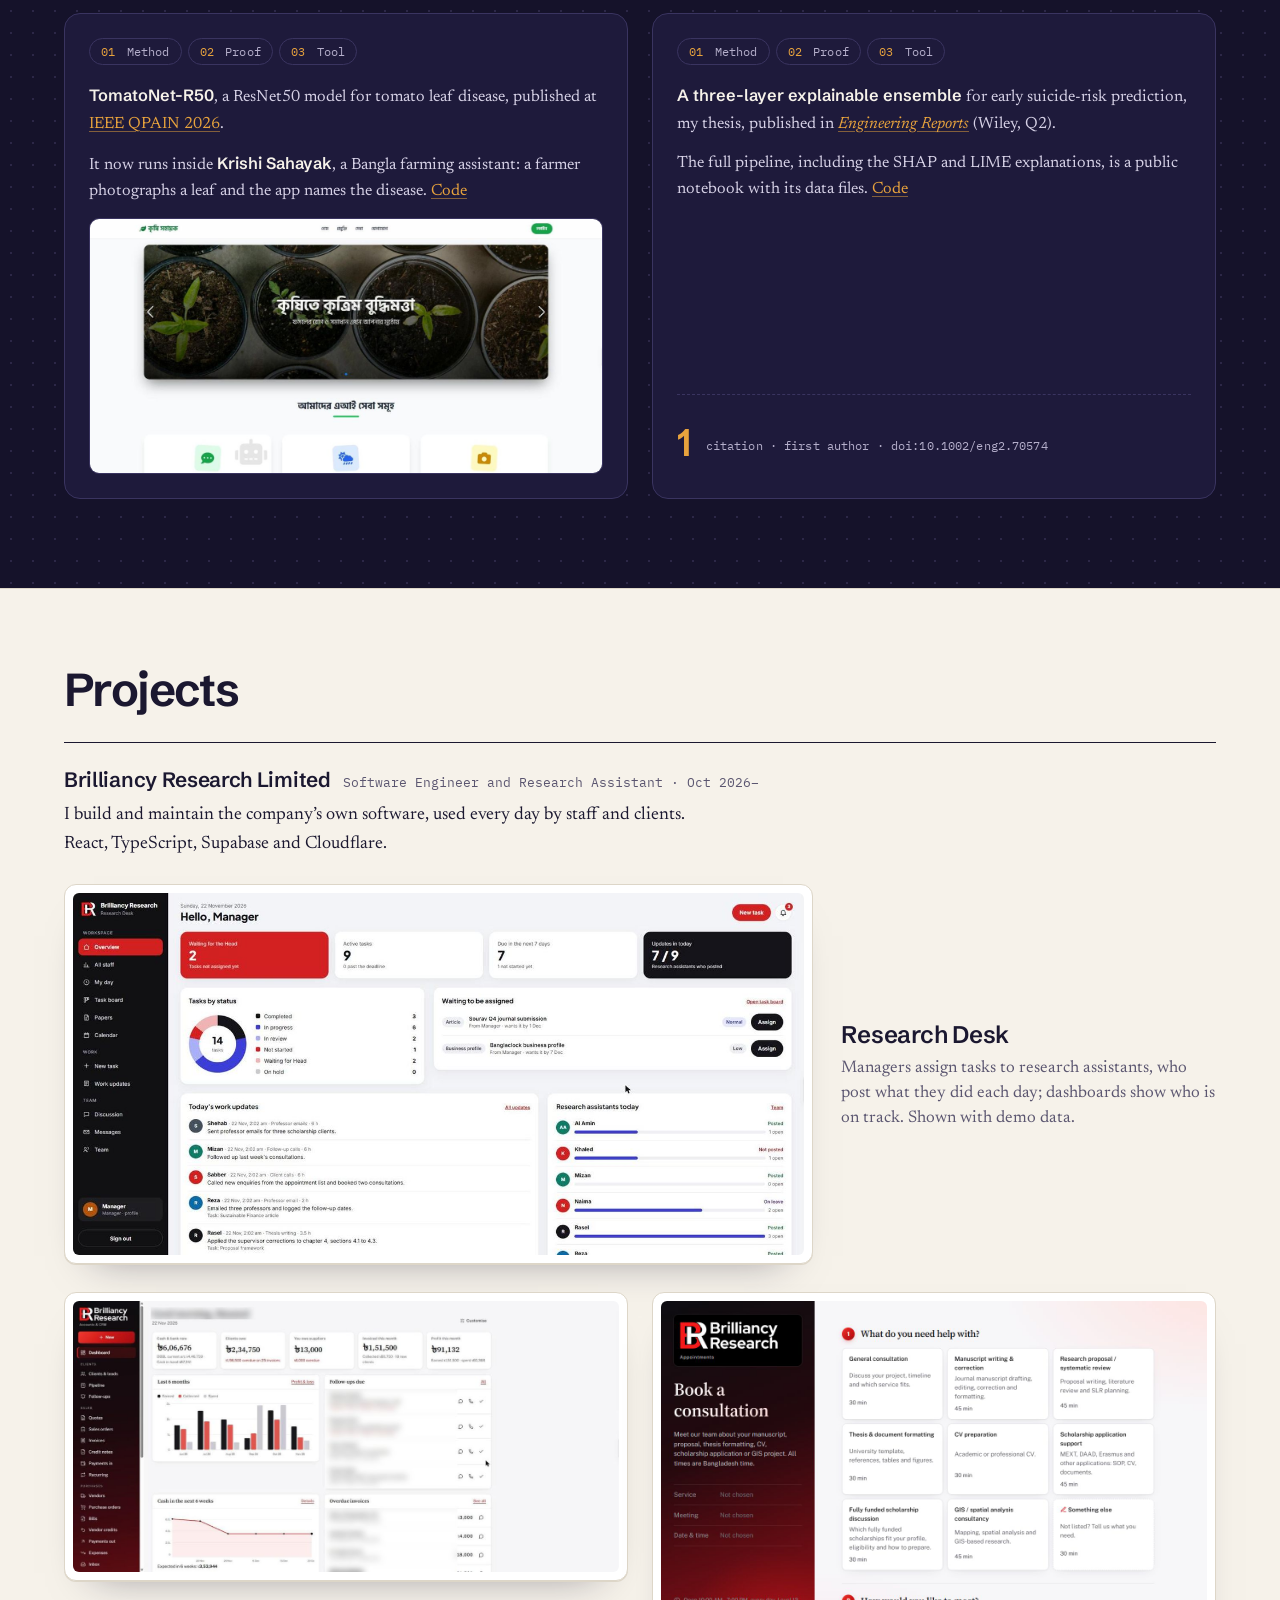
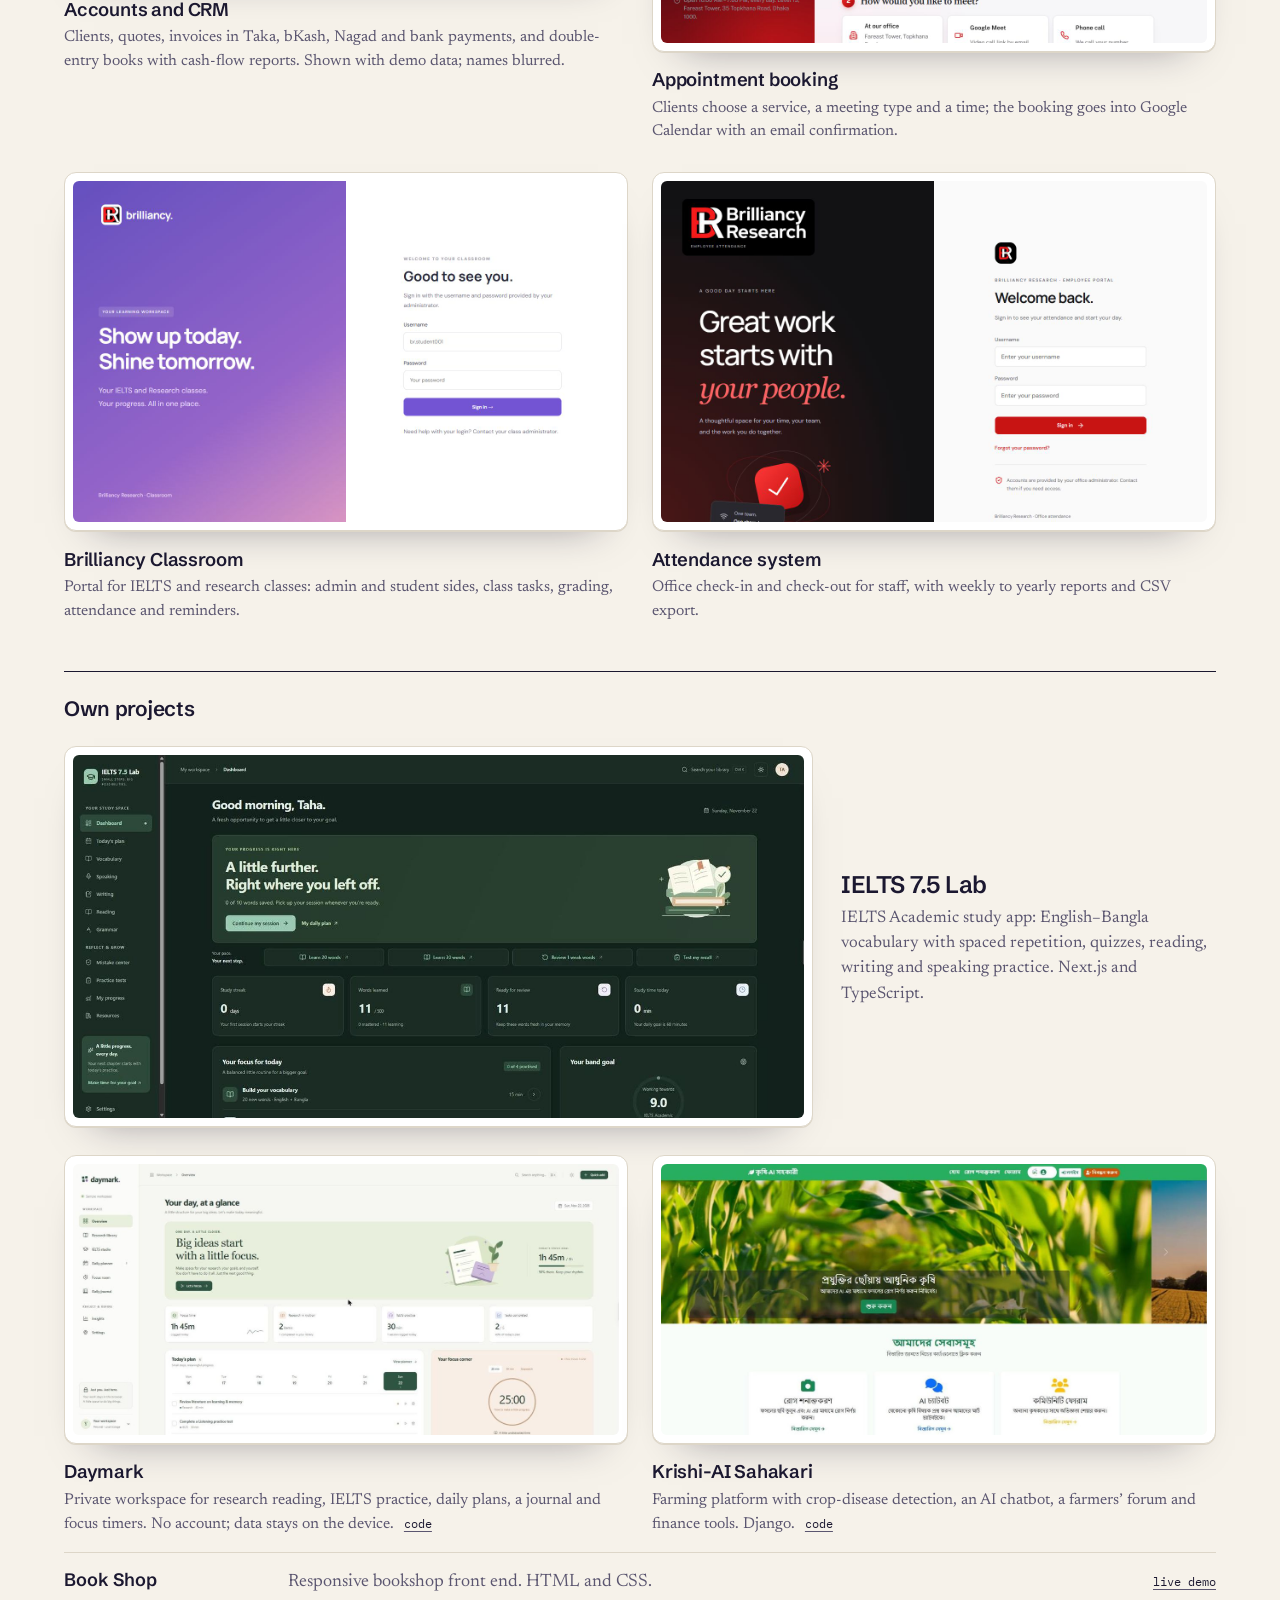
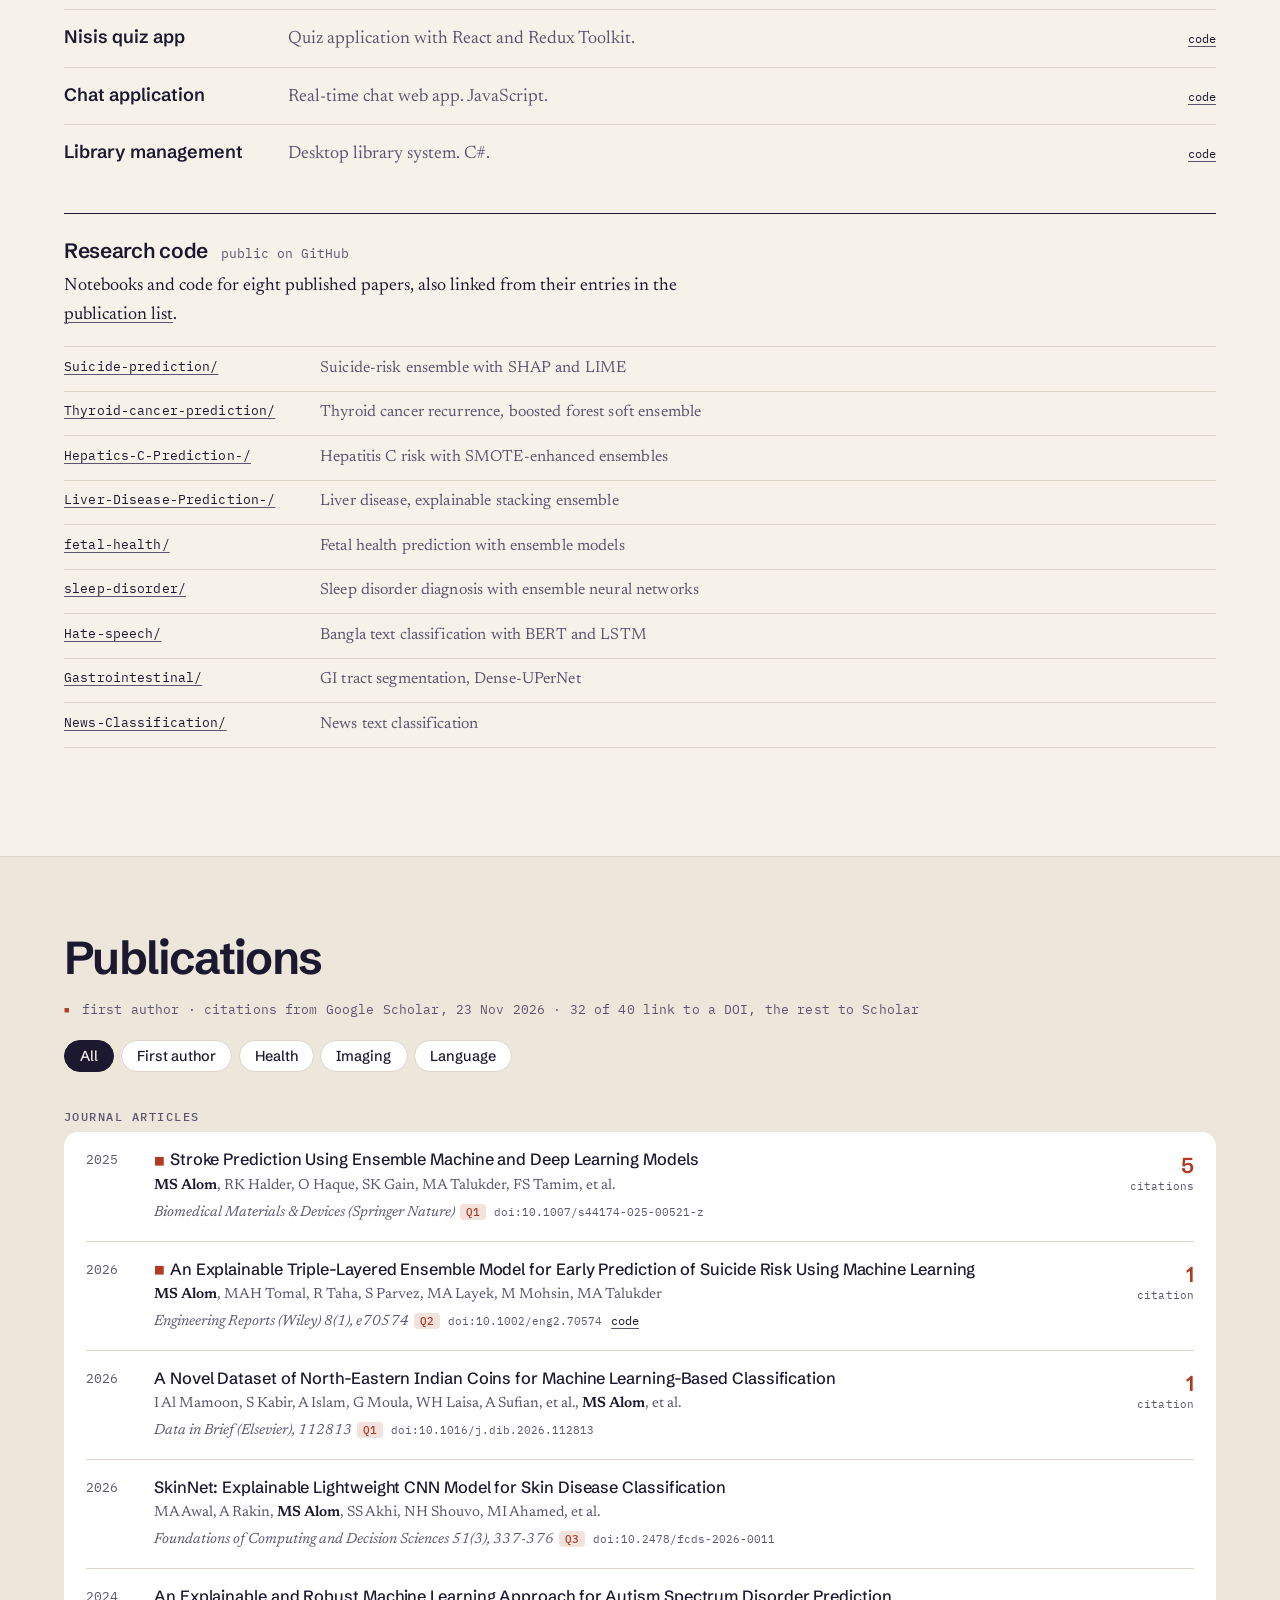
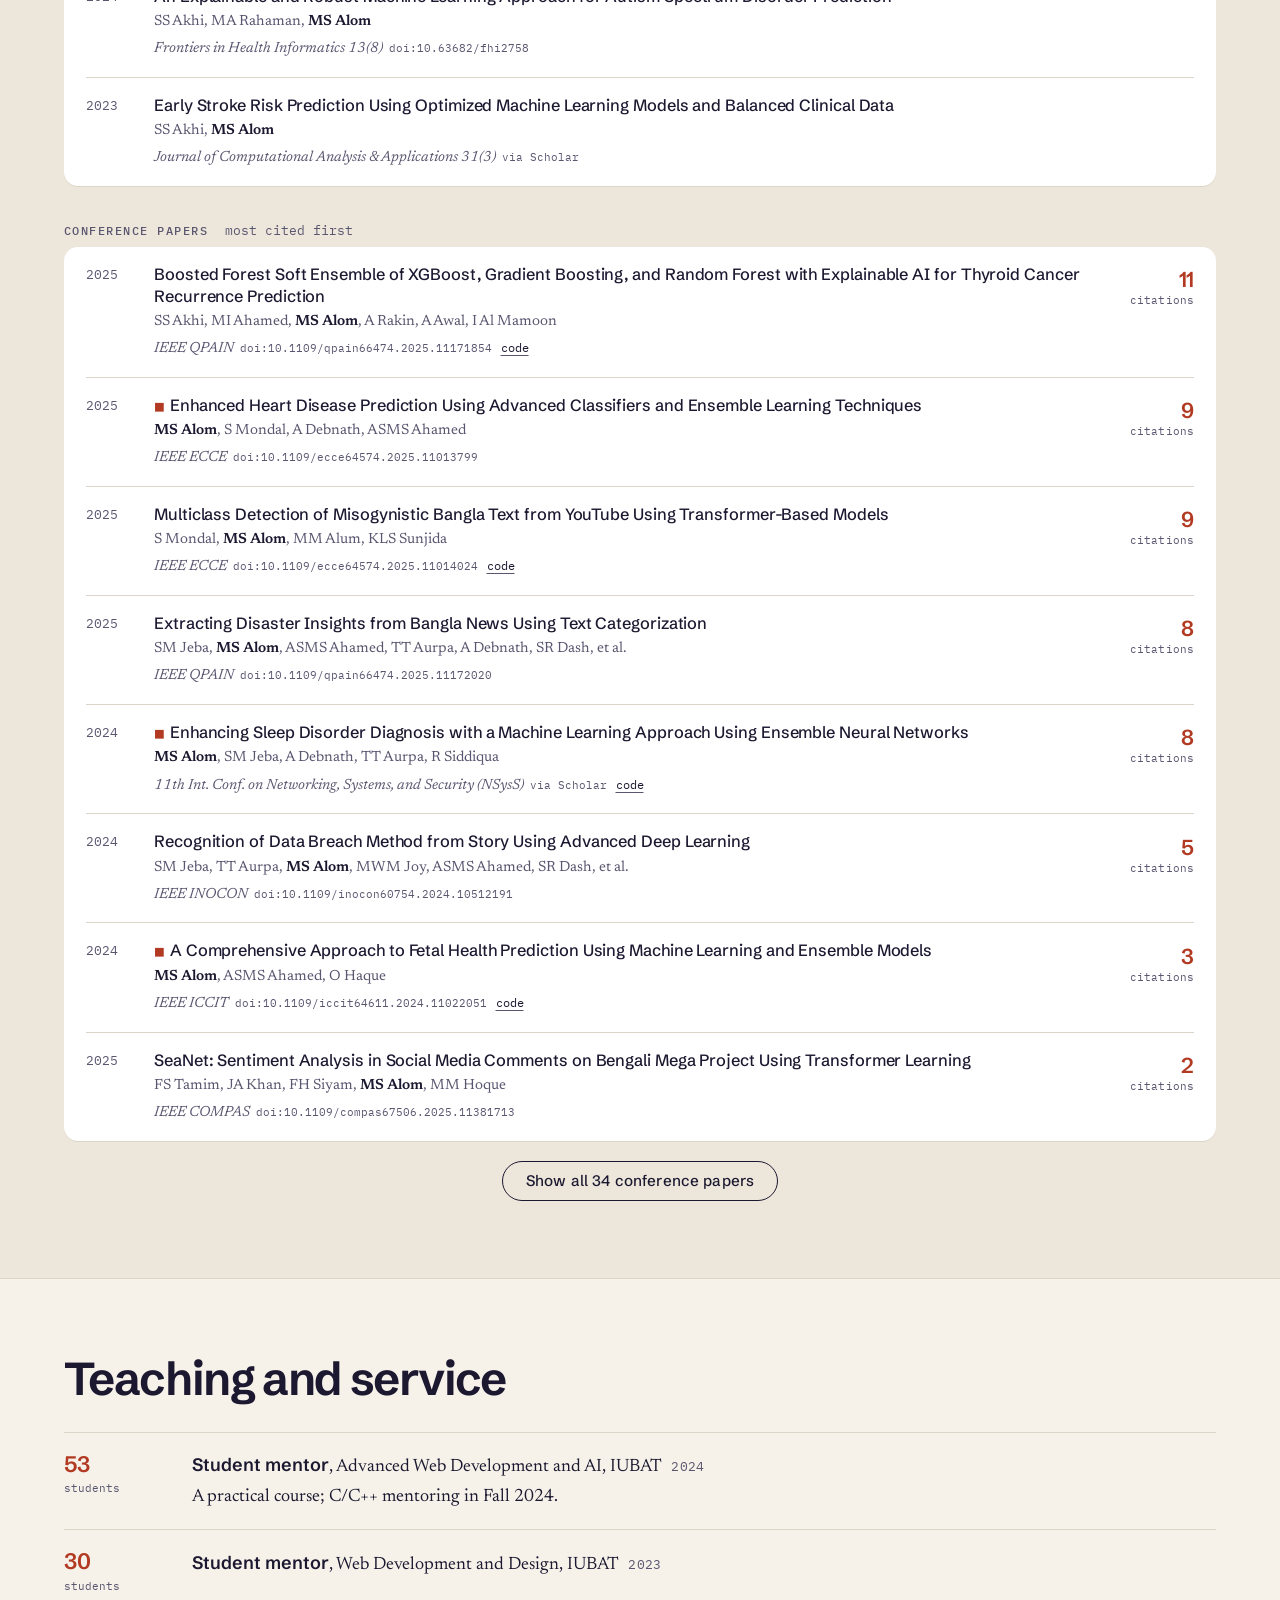
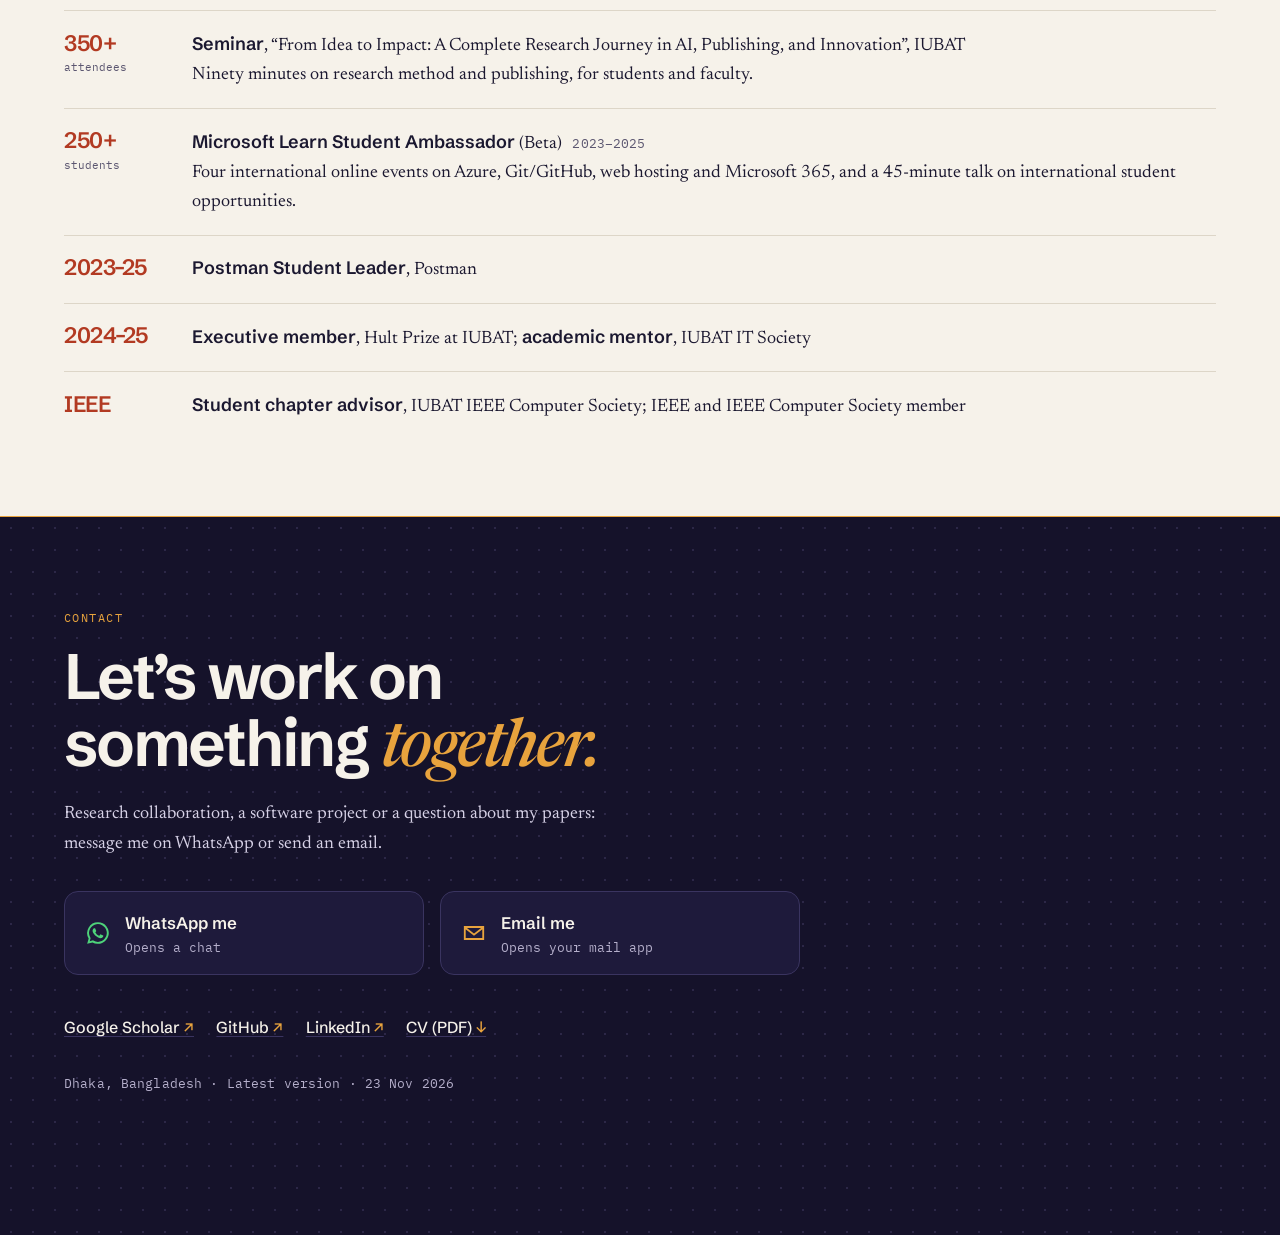
==== commit 90d8f8a4: "IELTS: section scores; drop 'fluent'" ====
--- a/index.html
+++ b/index.html
@@ -82,7 +82,7 @@
         <div><dt class="mono">Trustworthy AI</dt><dd>SHAP, LIME, Grad-CAM, calibration, uncertainty</dd></div>
         <div><dt class="mono">Web and software</dt><dd>React, Next.js, TypeScript, Node.js, Flask, Django</dd></div>
         <div><dt class="mono">Data and cloud</dt><dd>Supabase/PostgreSQL, MySQL, Cloudflare Workers, Git</dd></div>
-        <div><dt class="mono">Languages</dt><dd>Python, C, C++, JavaScript, SQL; Bangla (native), English (IELTS Academic 6.0, CEFR B2)</dd></div>
+        <div><dt class="mono">Languages</dt><dd>Python, C, C++, JavaScript, SQL; Bangla (native), English (IELTS Academic 6.0, CEFR B2; L 6.0, R 5.5, W 6.0, S 6.5)</dd></div>
       </dl>
     </div>
   </div>
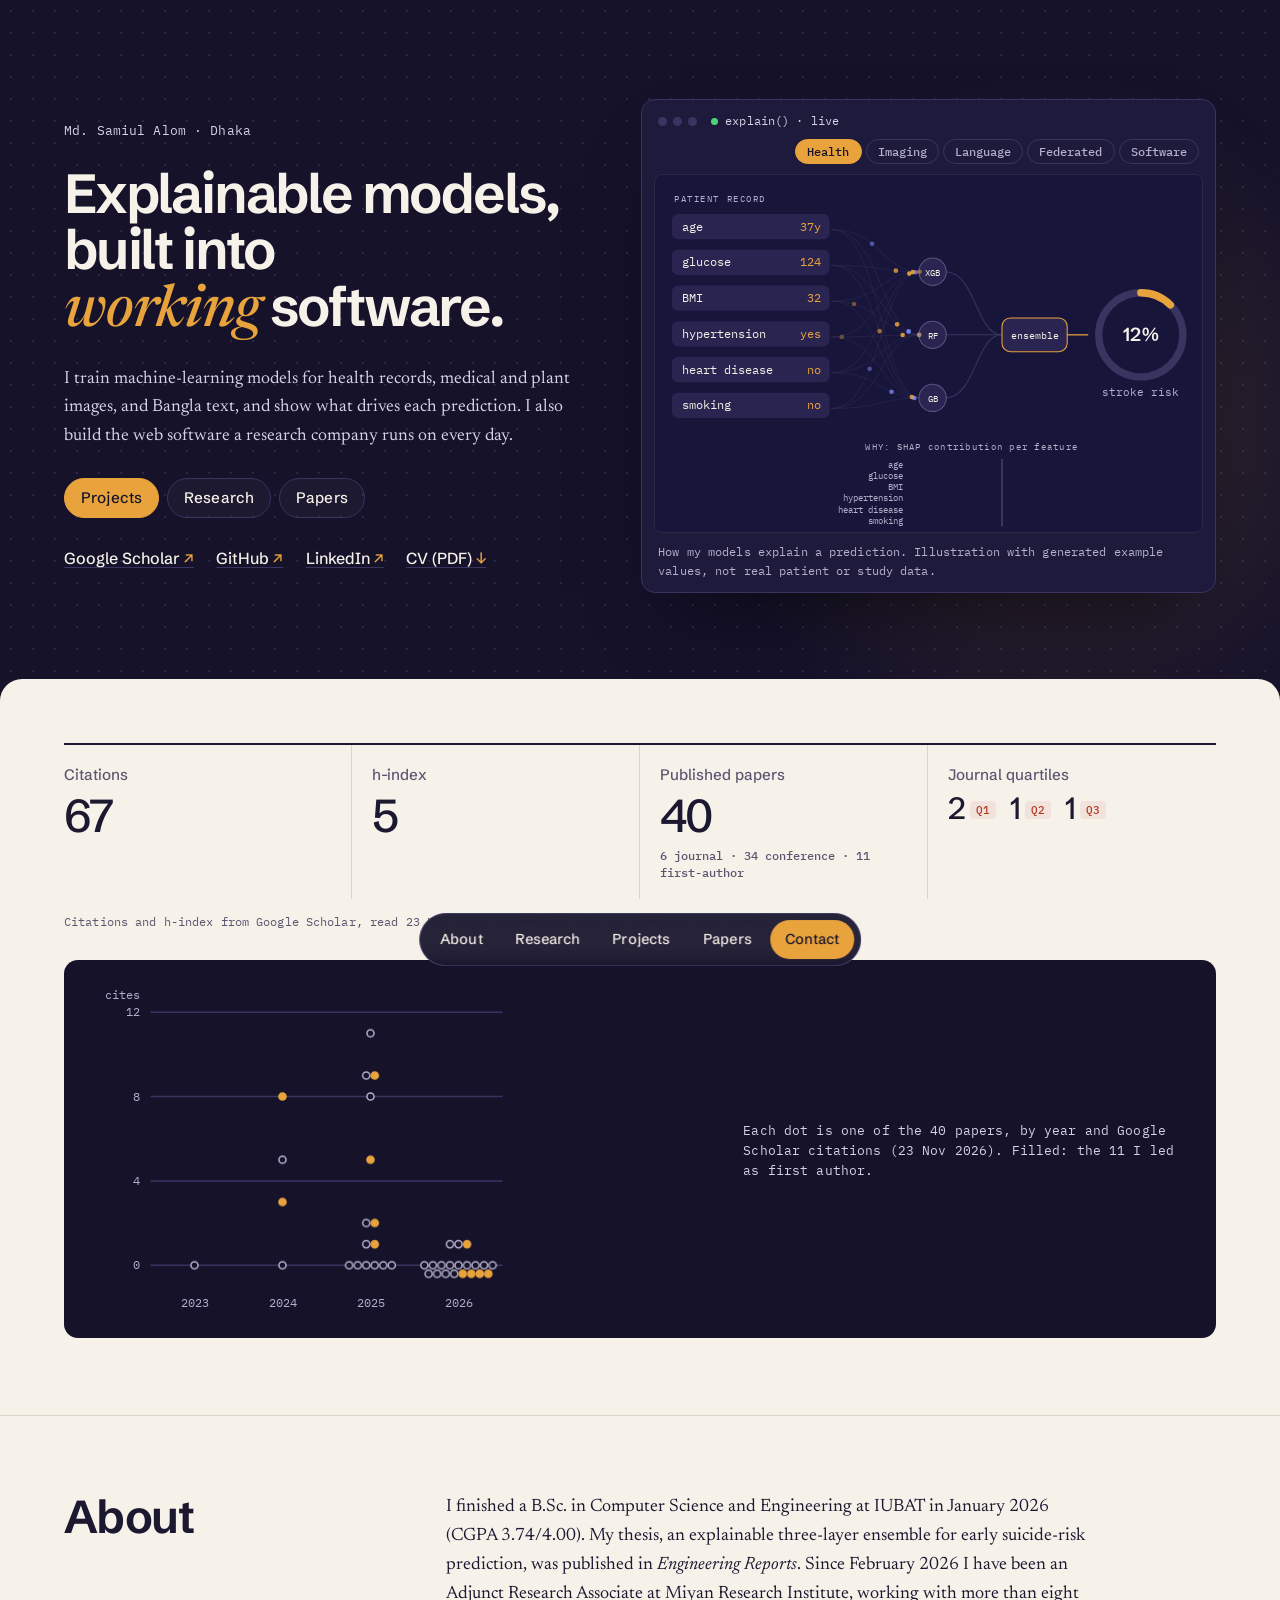
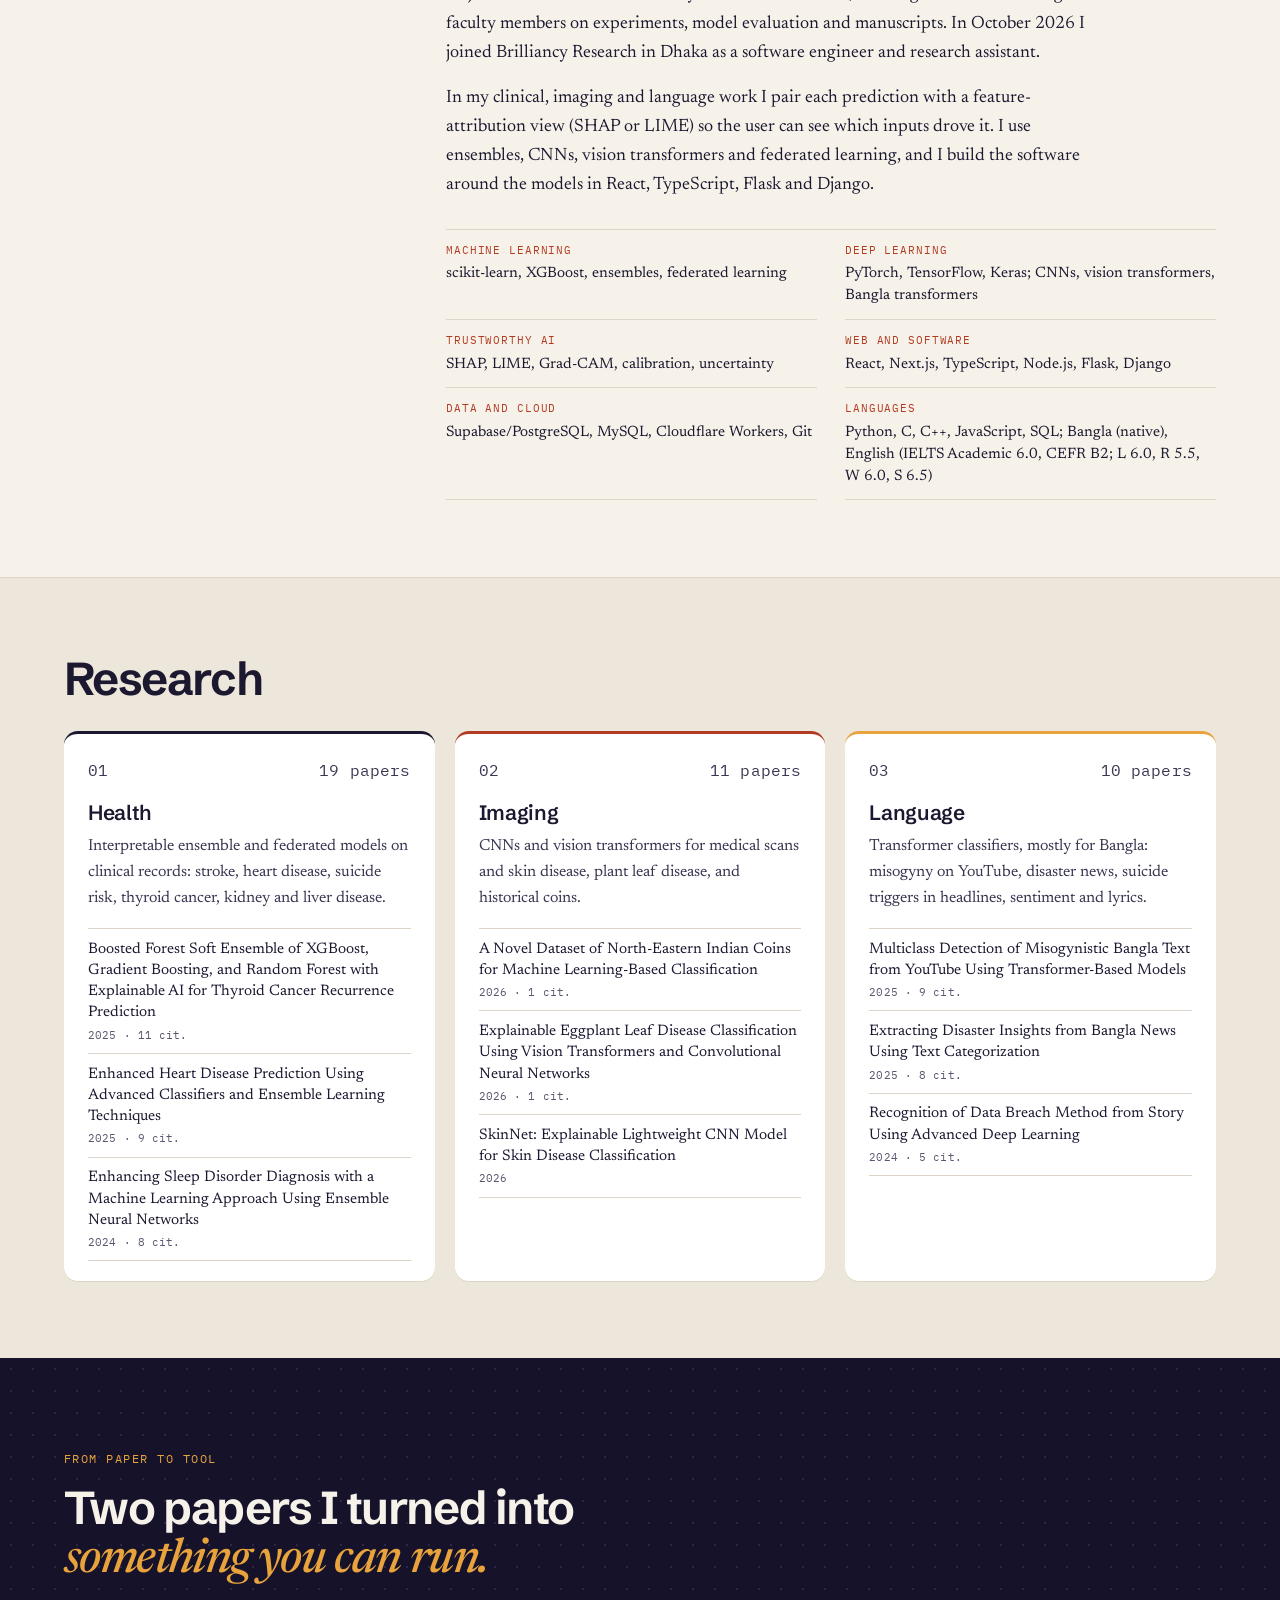
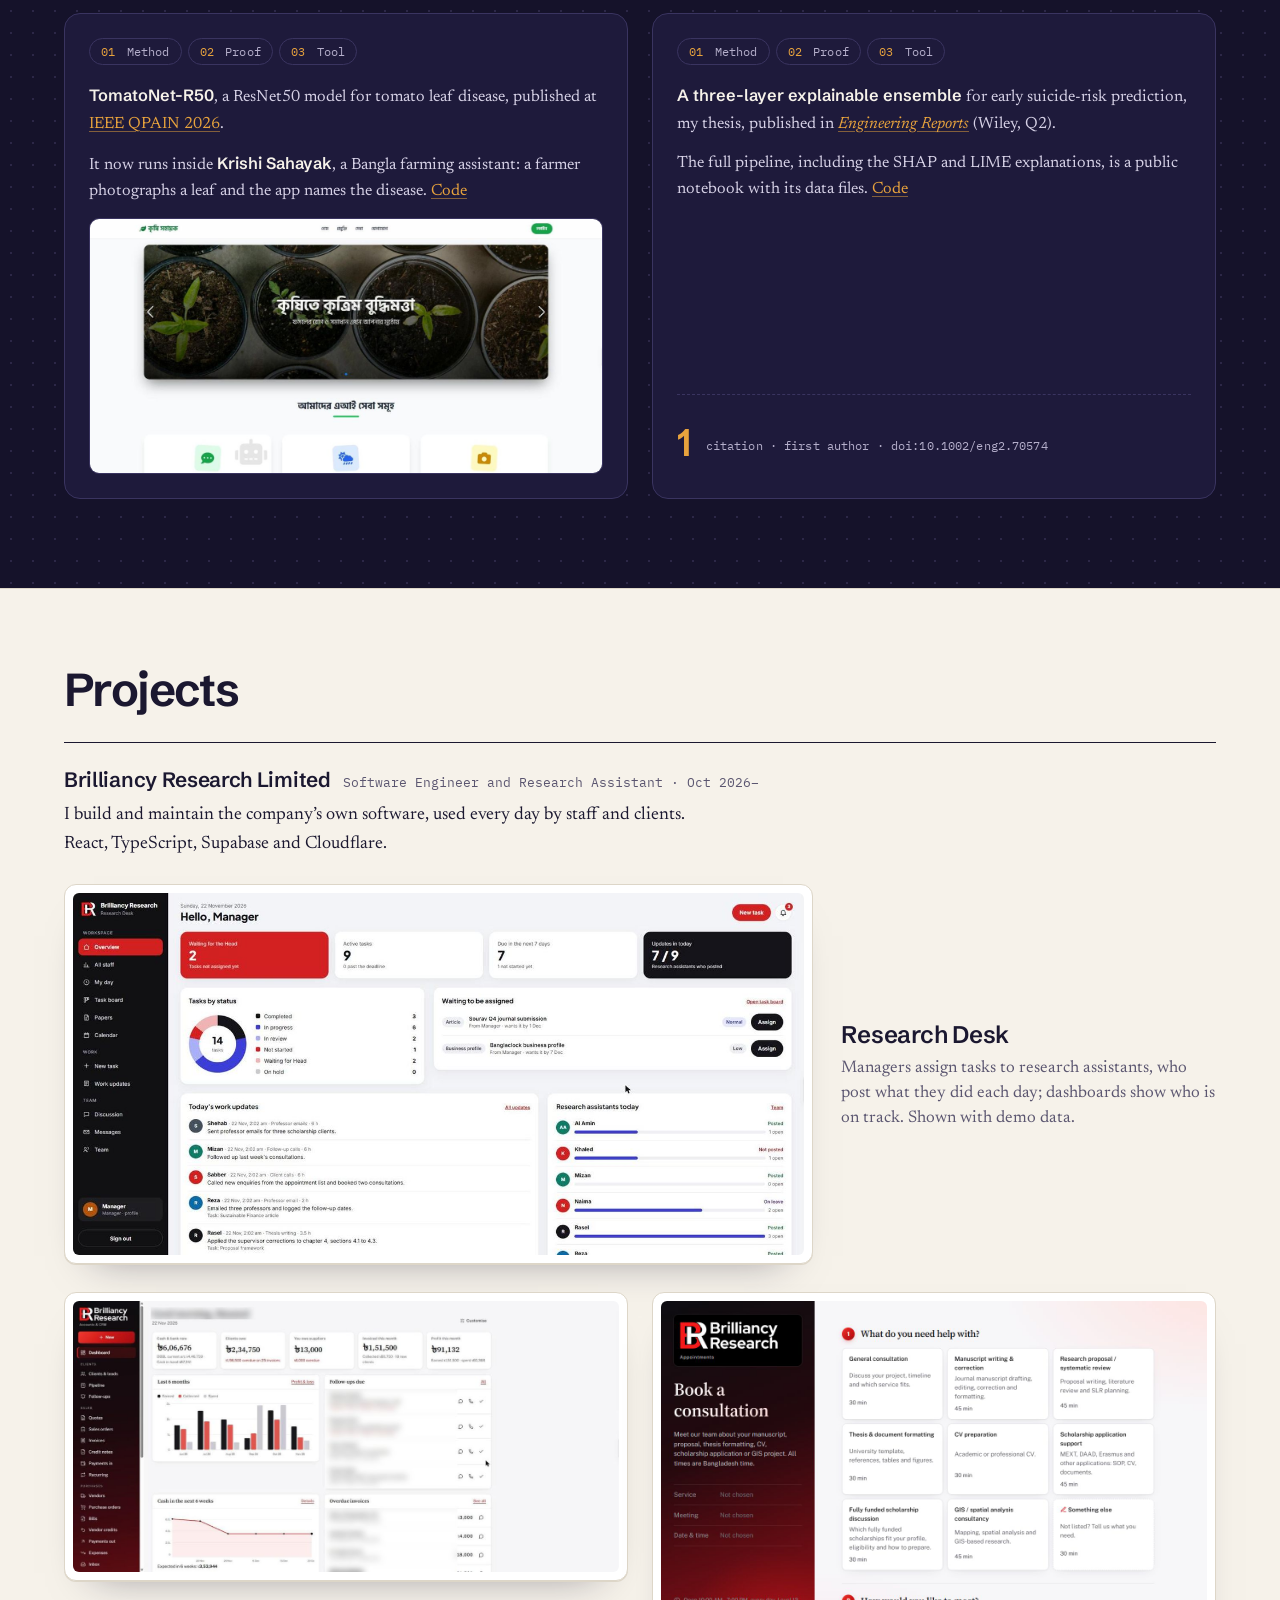
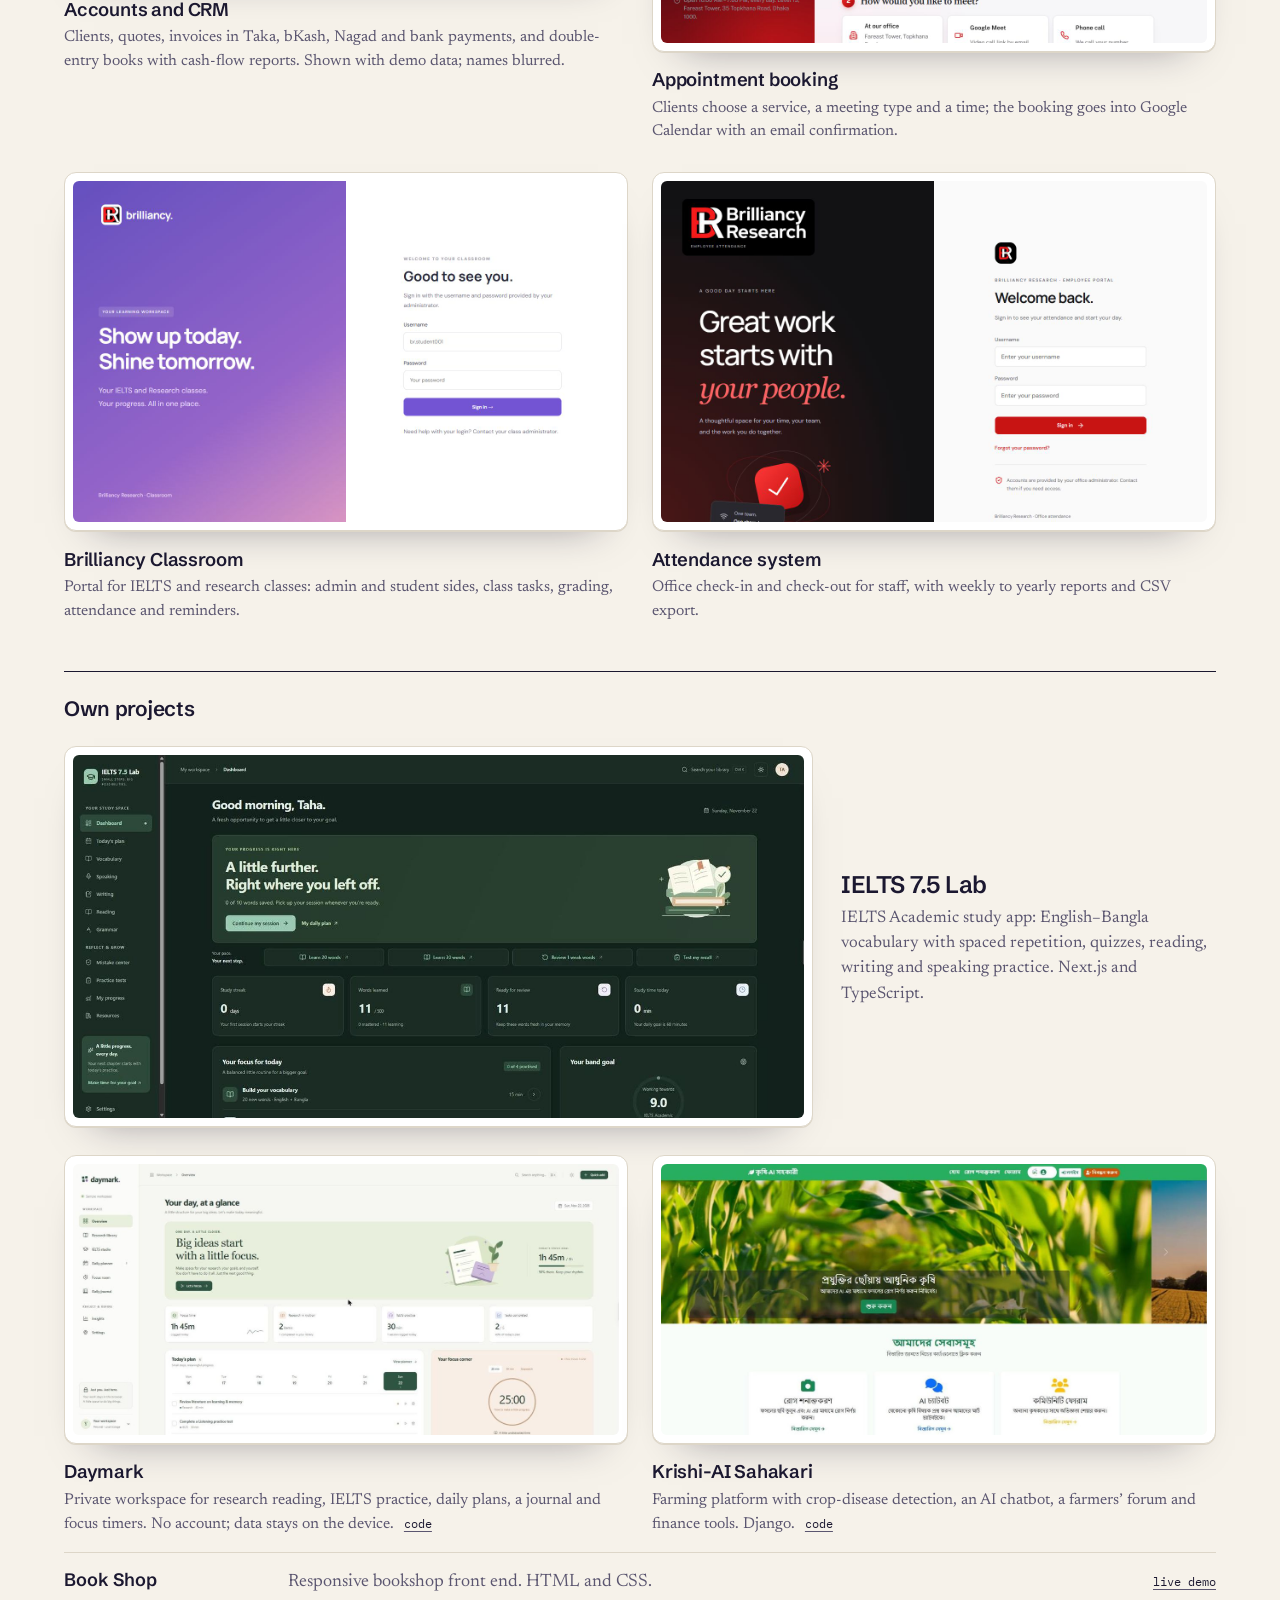
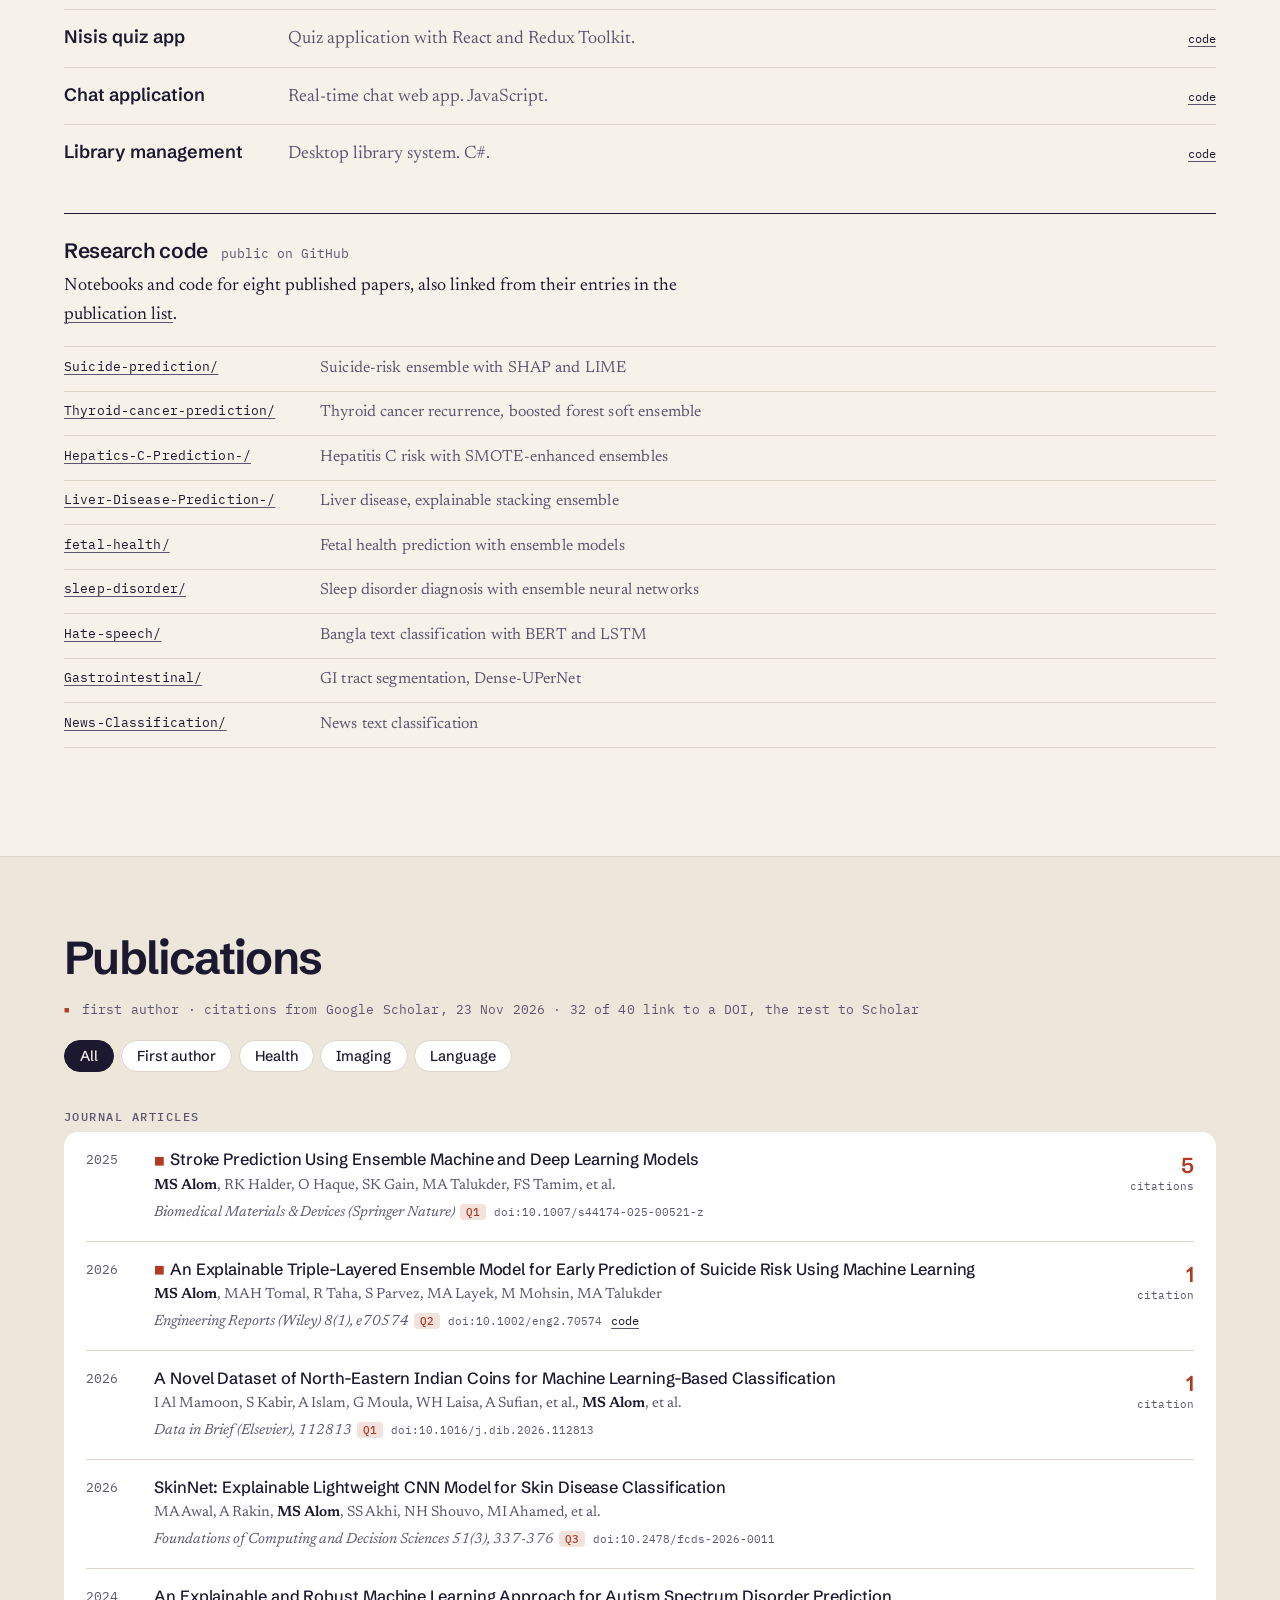
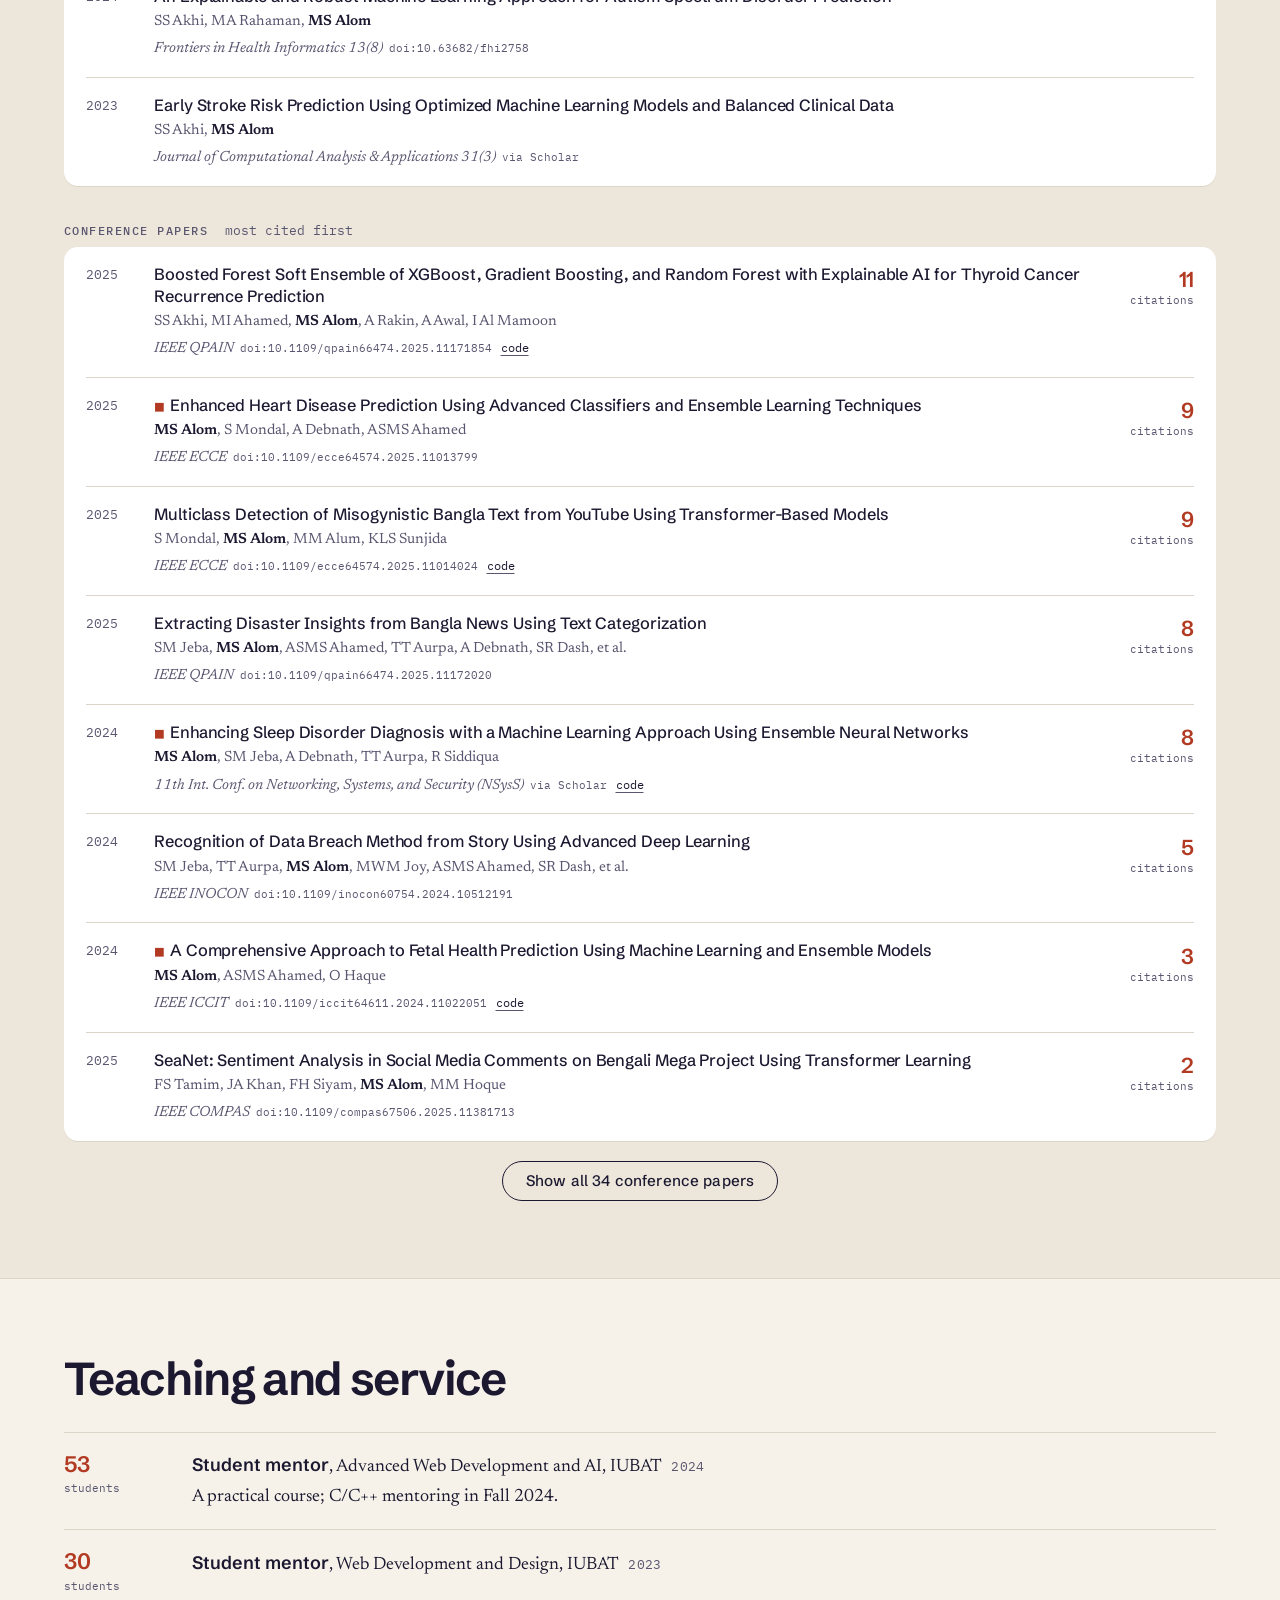
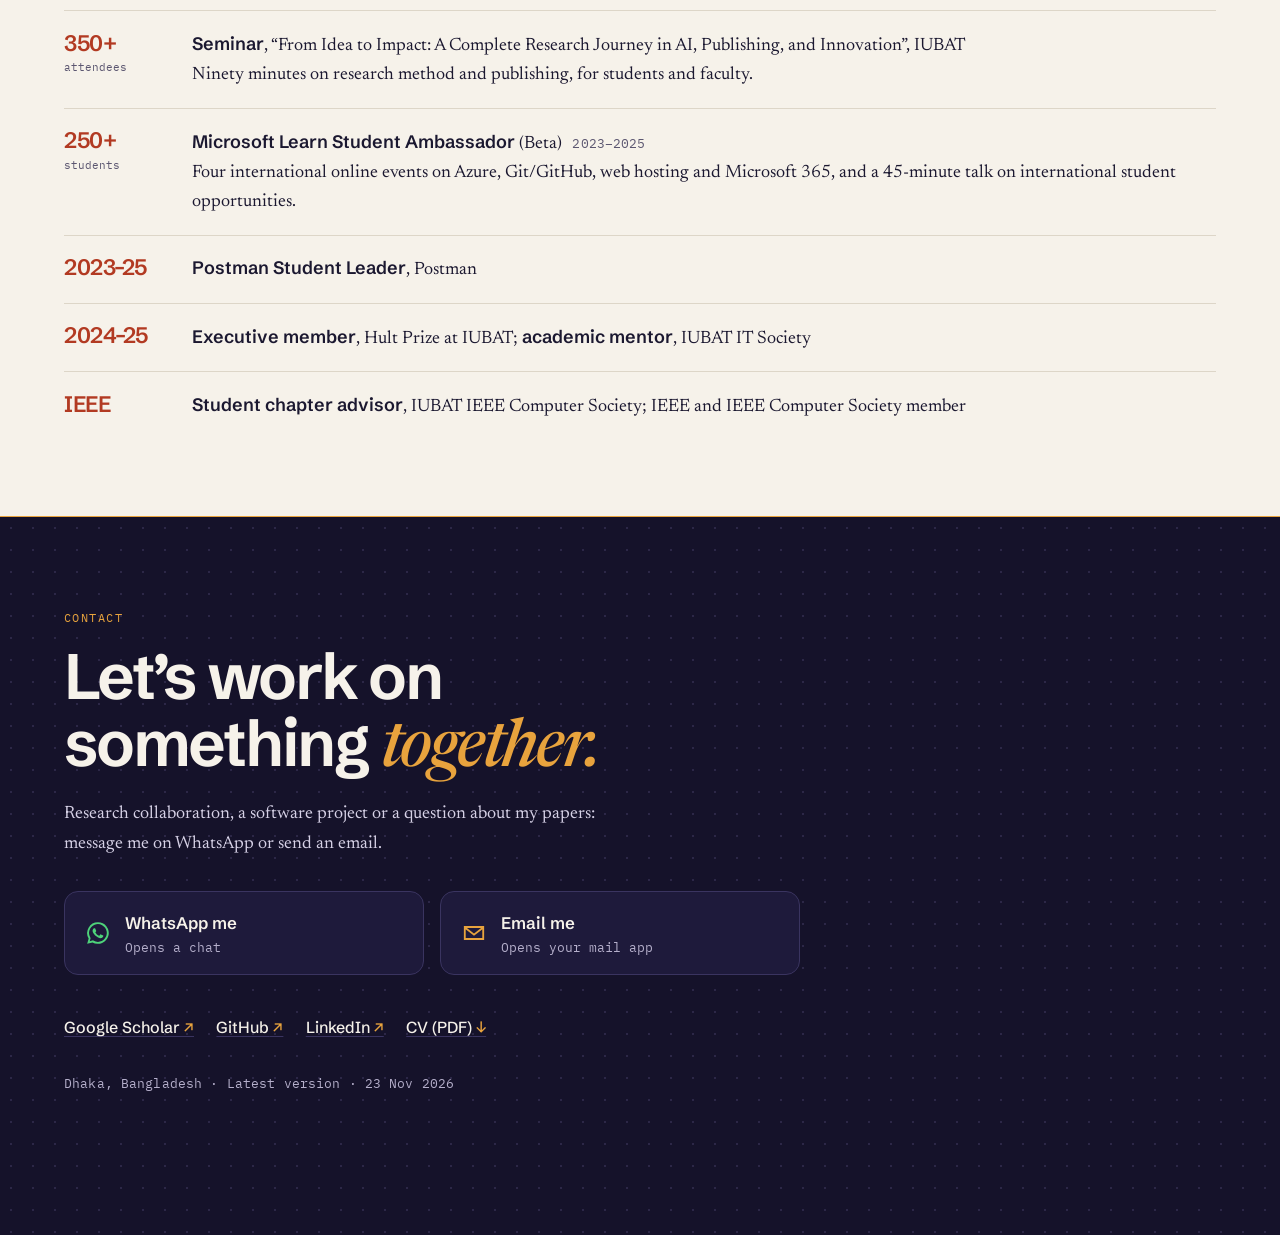
==== commit 86d46b22: "CV link carries a version so browsers fetch the new PDF" ====
--- a/index.html
+++ b/index.html
@@ -39,7 +39,7 @@
     <ul class="pills mono" aria-label="Jump to">
       <li><a href="#work">Projects</a></li><li><a href="#research">Research</a></li><li><a href="#publications">Papers</a></li>
     </ul>
-    <p class="hero-links"><a href="https://scholar.google.com/citations?user=aulykMwAAAAJ" rel="noopener">Google Scholar</a><a href="https://github.com/SamiulAlom" rel="noopener">GitHub</a><a href="https://www.linkedin.com/in/md-samiul-alom-087124227/" rel="noopener">LinkedIn</a><a class="cvlink" href="assets/Md-Samiul-Alom-CV.pdf" download>CV (PDF)</a></p>
+    <p class="hero-links"><a href="https://scholar.google.com/citations?user=aulykMwAAAAJ" rel="noopener">Google Scholar</a><a href="https://github.com/SamiulAlom" rel="noopener">GitHub</a><a href="https://www.linkedin.com/in/md-samiul-alom-087124227/" rel="noopener">LinkedIn</a><a class="cvlink" href="assets/Md-Samiul-Alom-CV.pdf?v=9baf6d8a" download>CV (PDF)</a></p>
   </div>
   <figure class="hero-media live" id="live">
     <div class="chrome"><i aria-hidden="true"></i><i aria-hidden="true"></i><i aria-hidden="true"></i><span class="mono"><b class="pulse" aria-hidden="true"></b>explain() &middot; live</span>
@@ -539,7 +539,7 @@
         <span><b>Email me</b><span>Opens your mail app</span></span>
       </a>
     </div>
-    <p class="hero-links"><a href="https://scholar.google.com/citations?user=aulykMwAAAAJ" rel="noopener">Google Scholar</a><a href="https://github.com/SamiulAlom" rel="noopener">GitHub</a><a href="https://www.linkedin.com/in/md-samiul-alom-087124227/" rel="noopener">LinkedIn</a><a class="cvlink" href="assets/Md-Samiul-Alom-CV.pdf" download>CV (PDF)</a></p>
+    <p class="hero-links"><a href="https://scholar.google.com/citations?user=aulykMwAAAAJ" rel="noopener">Google Scholar</a><a href="https://github.com/SamiulAlom" rel="noopener">GitHub</a><a href="https://www.linkedin.com/in/md-samiul-alom-087124227/" rel="noopener">LinkedIn</a><a class="cvlink" href="assets/Md-Samiul-Alom-CV.pdf?v=9baf6d8a" download>CV (PDF)</a></p>
     <p class="mono small">Dhaka, Bangladesh &middot; Latest version &middot; 23 Nov 2026</p>
   </div>
 </footer>
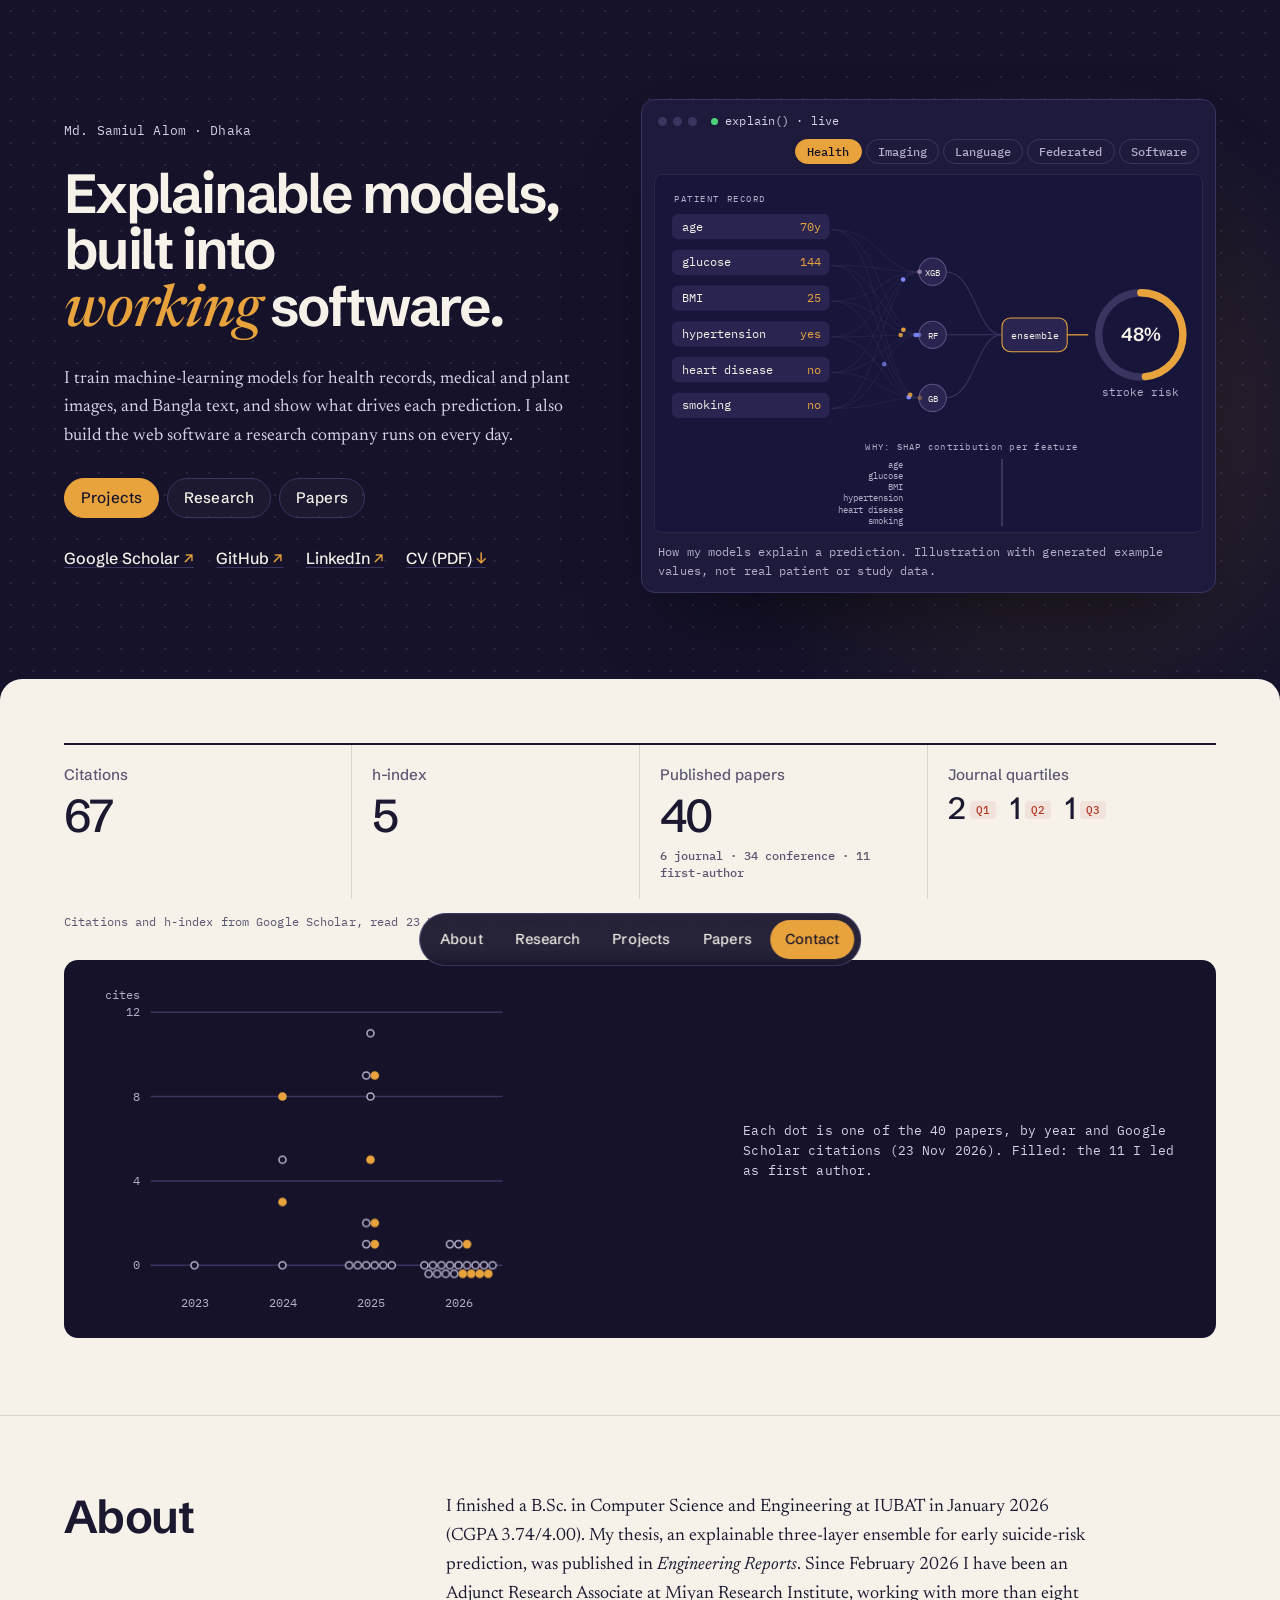
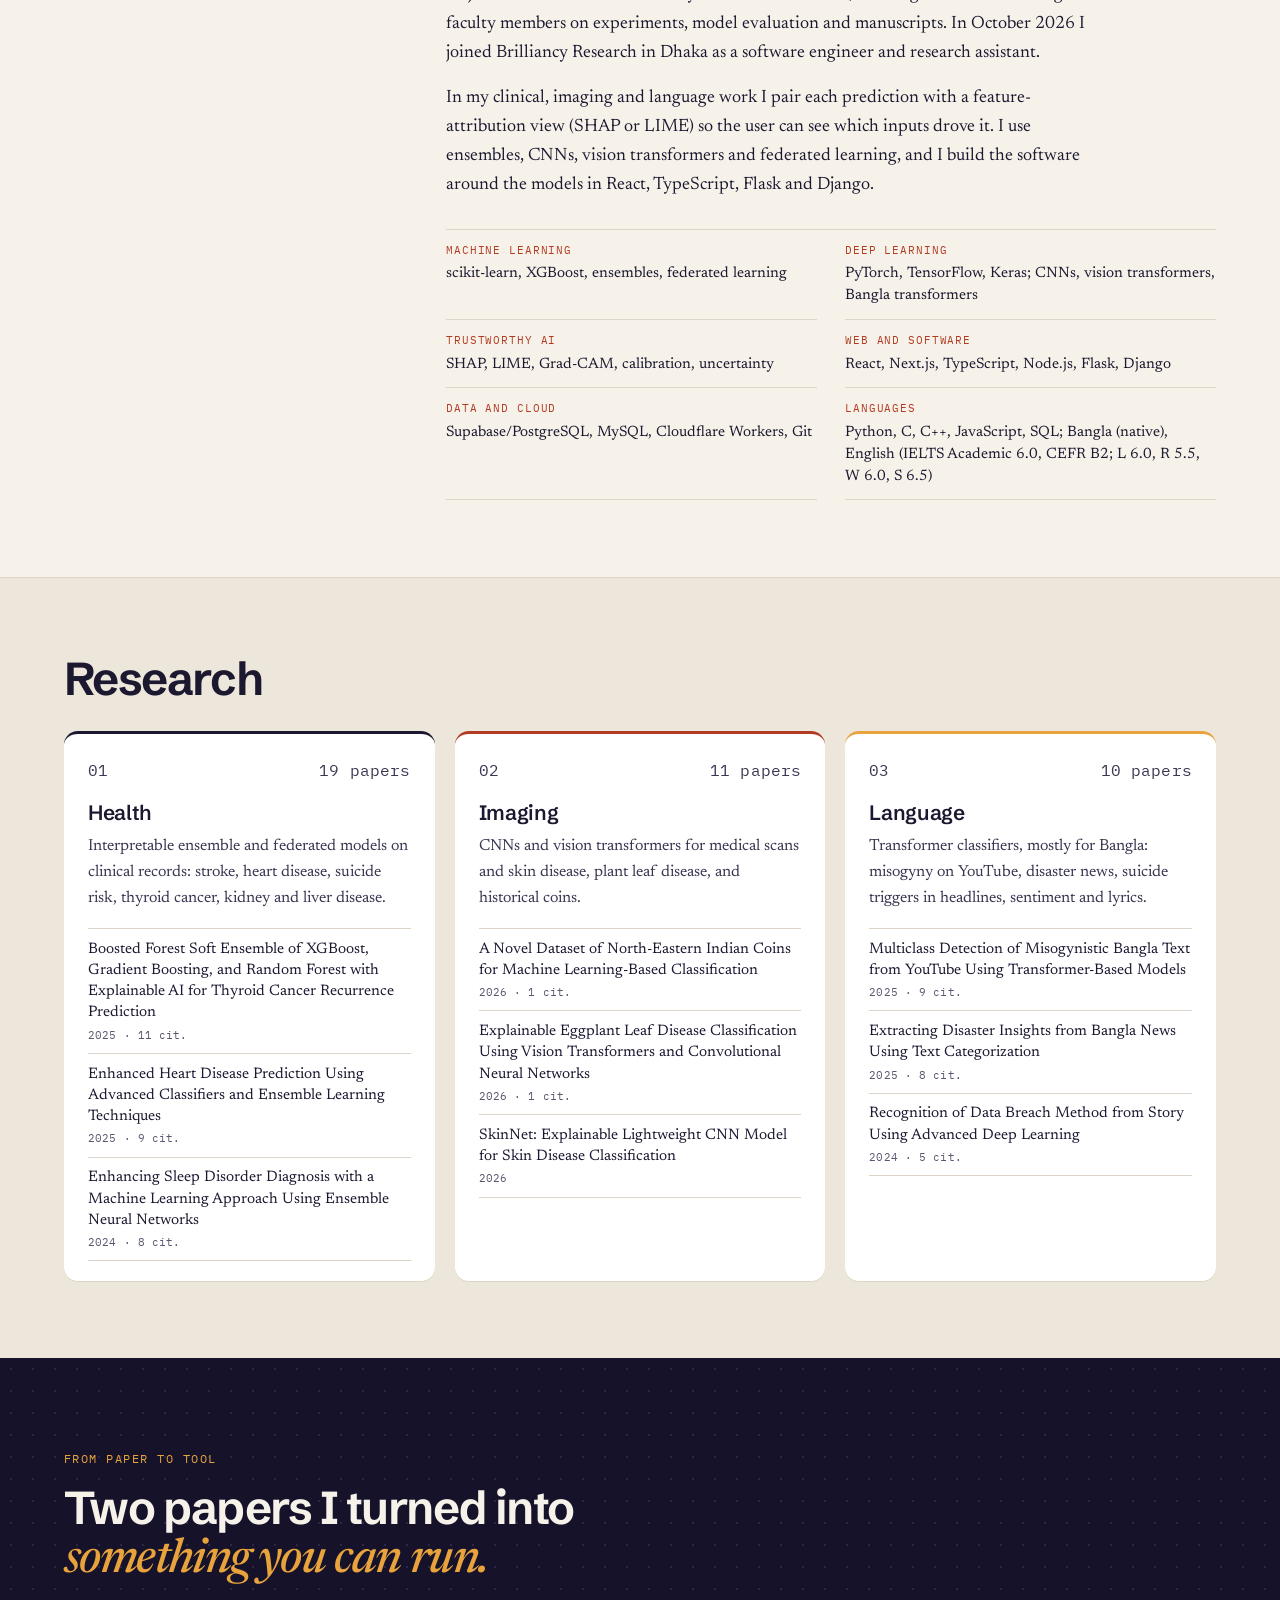
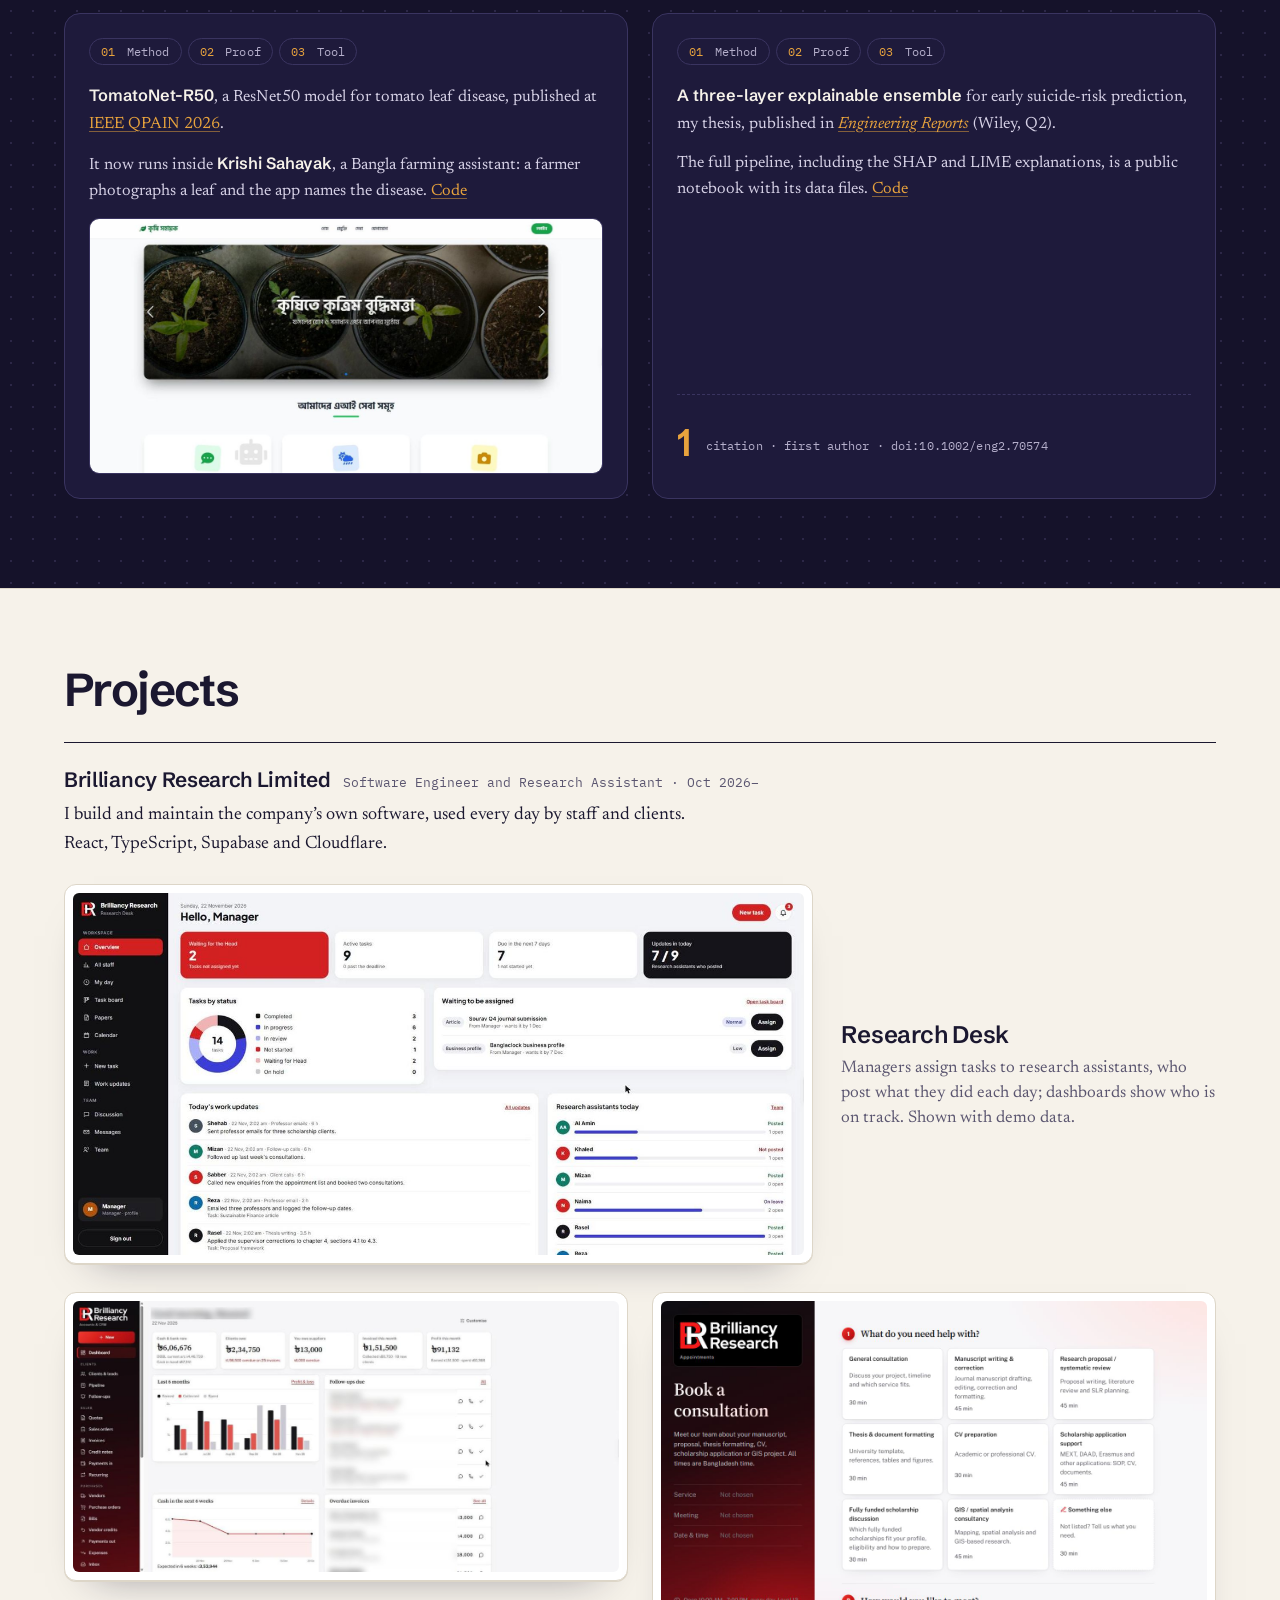
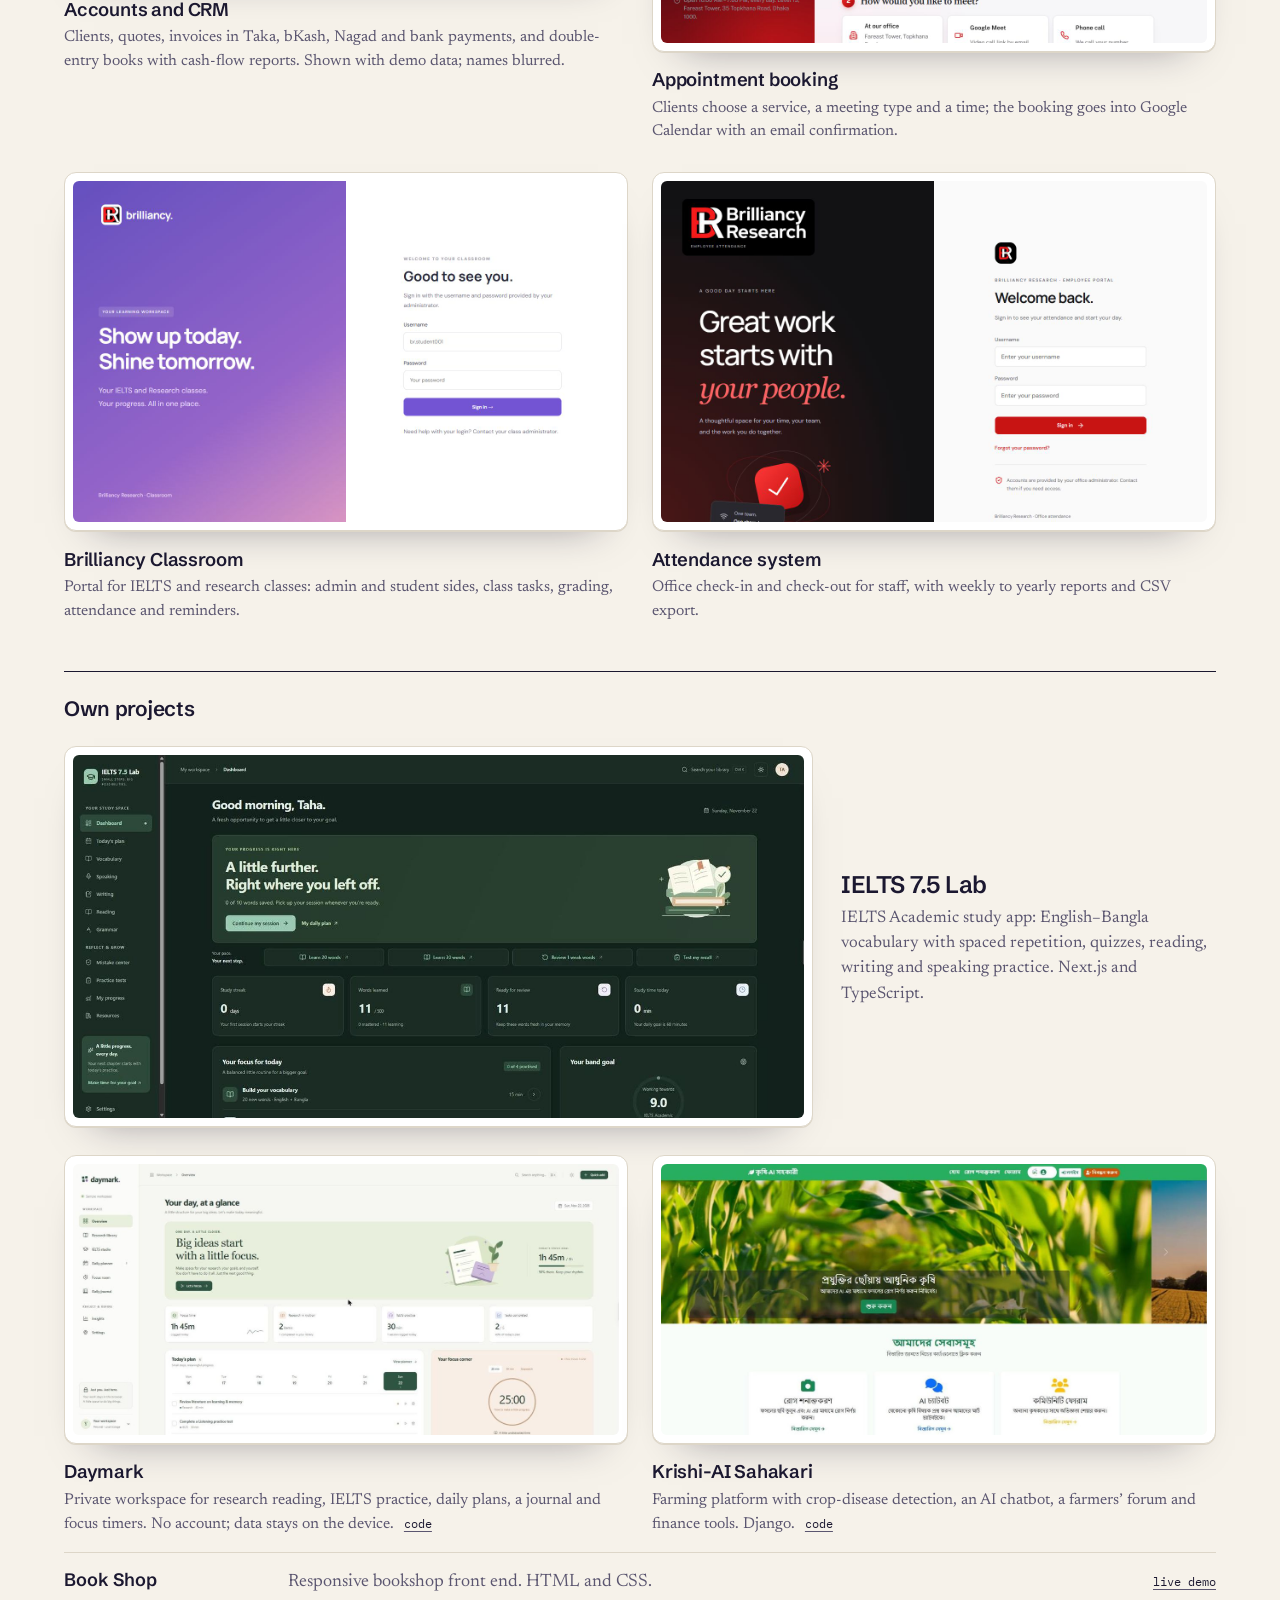
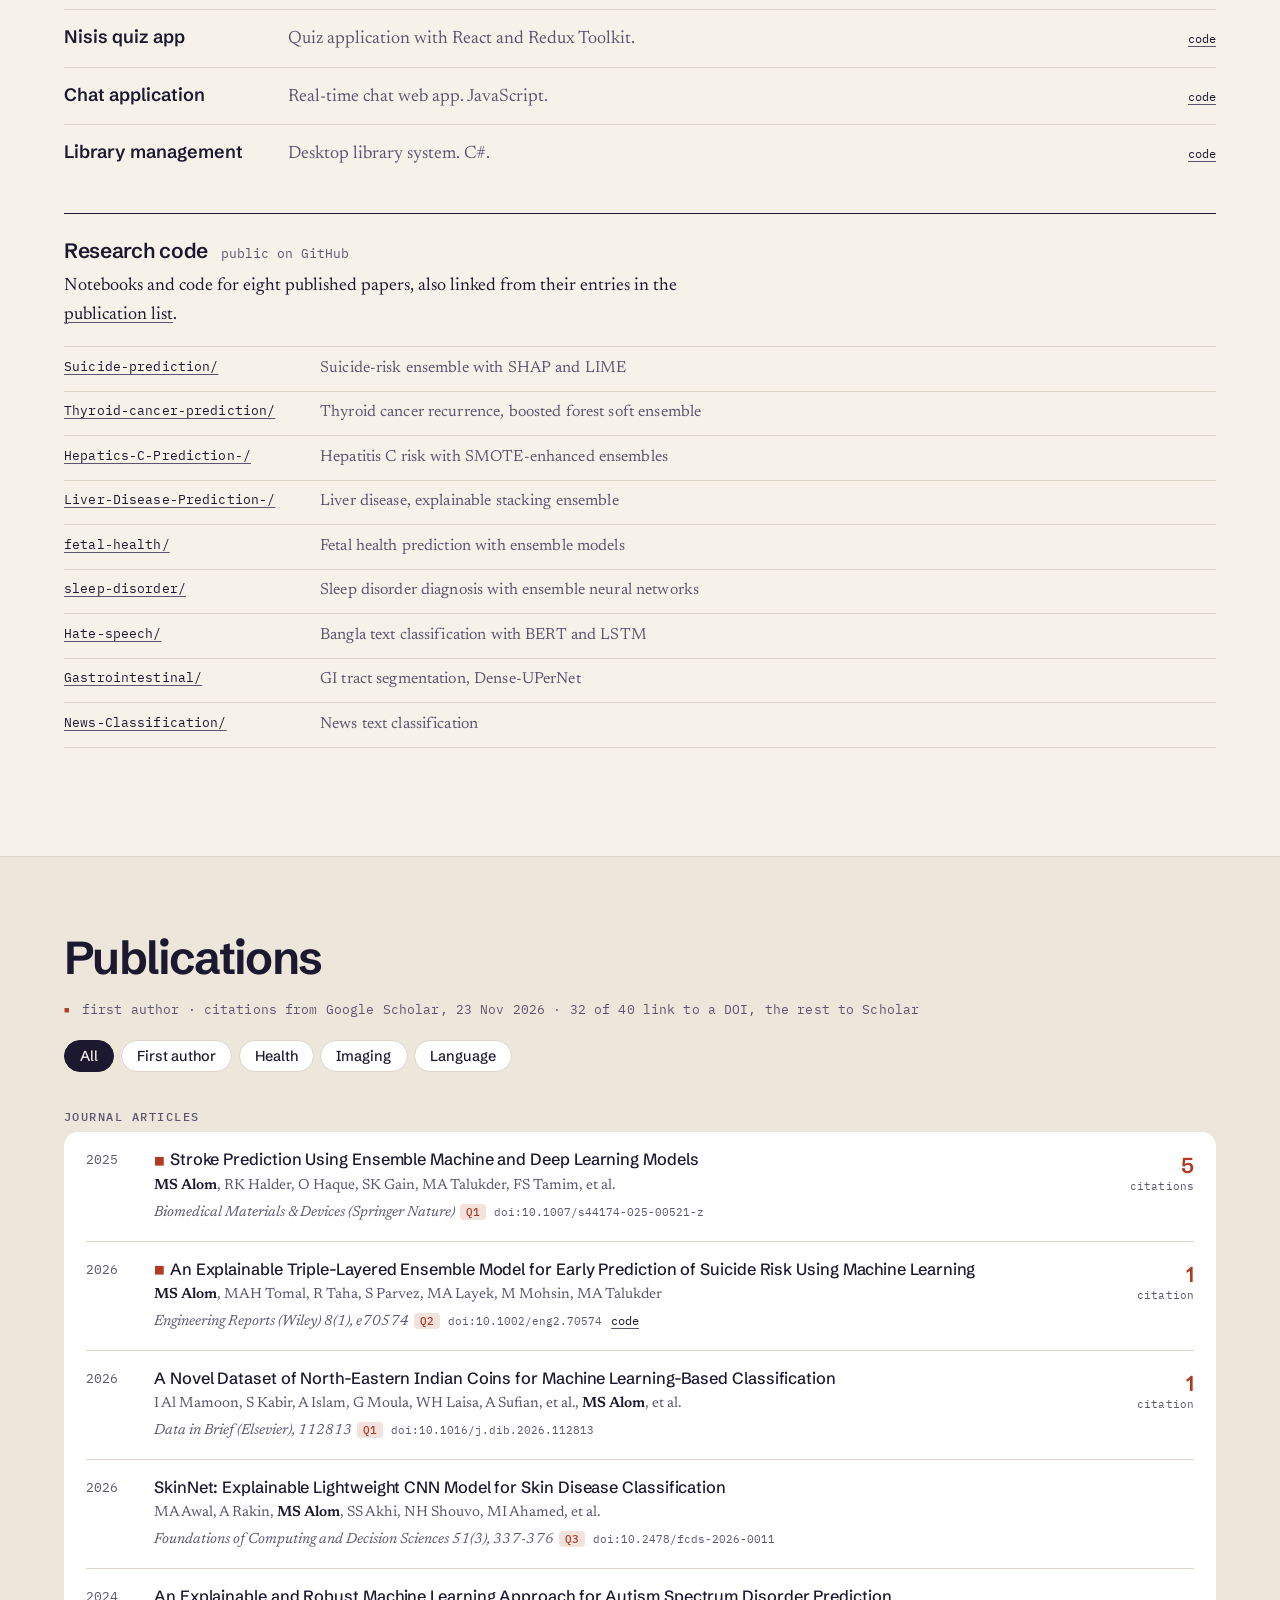
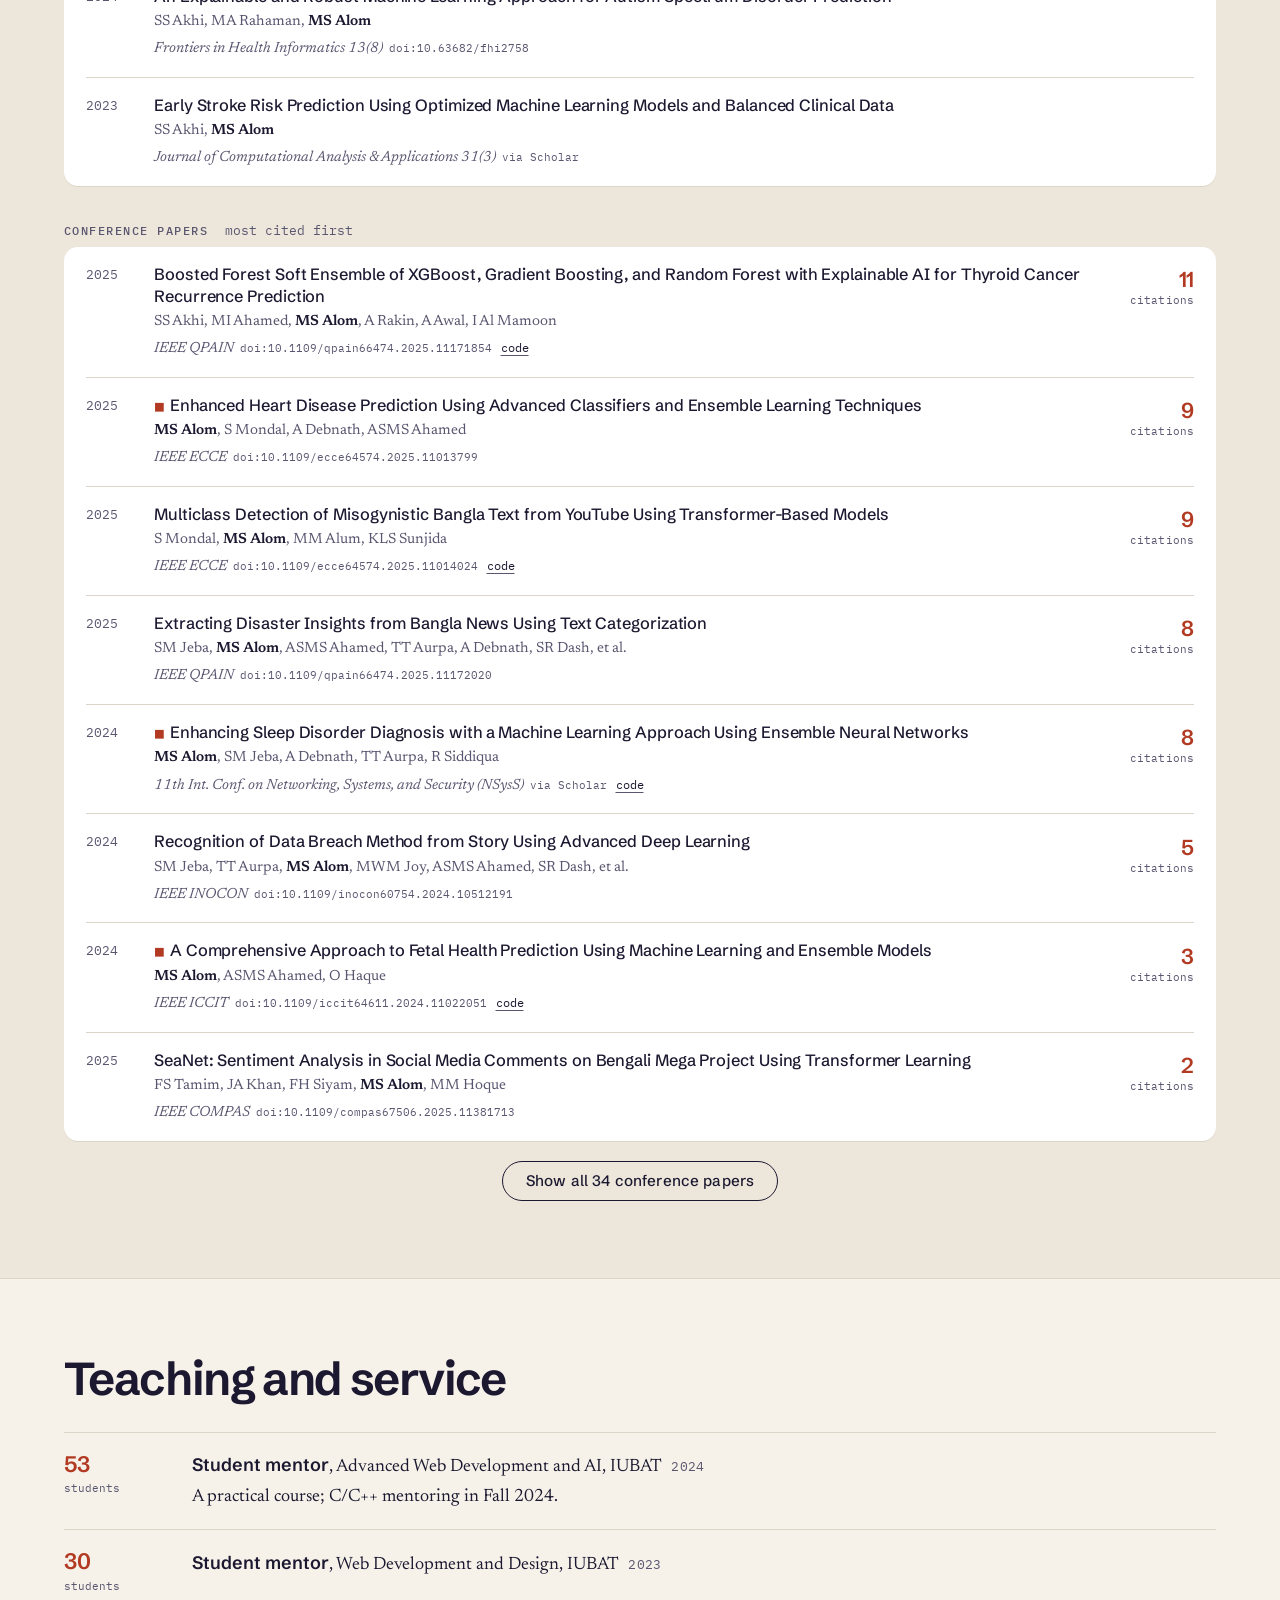
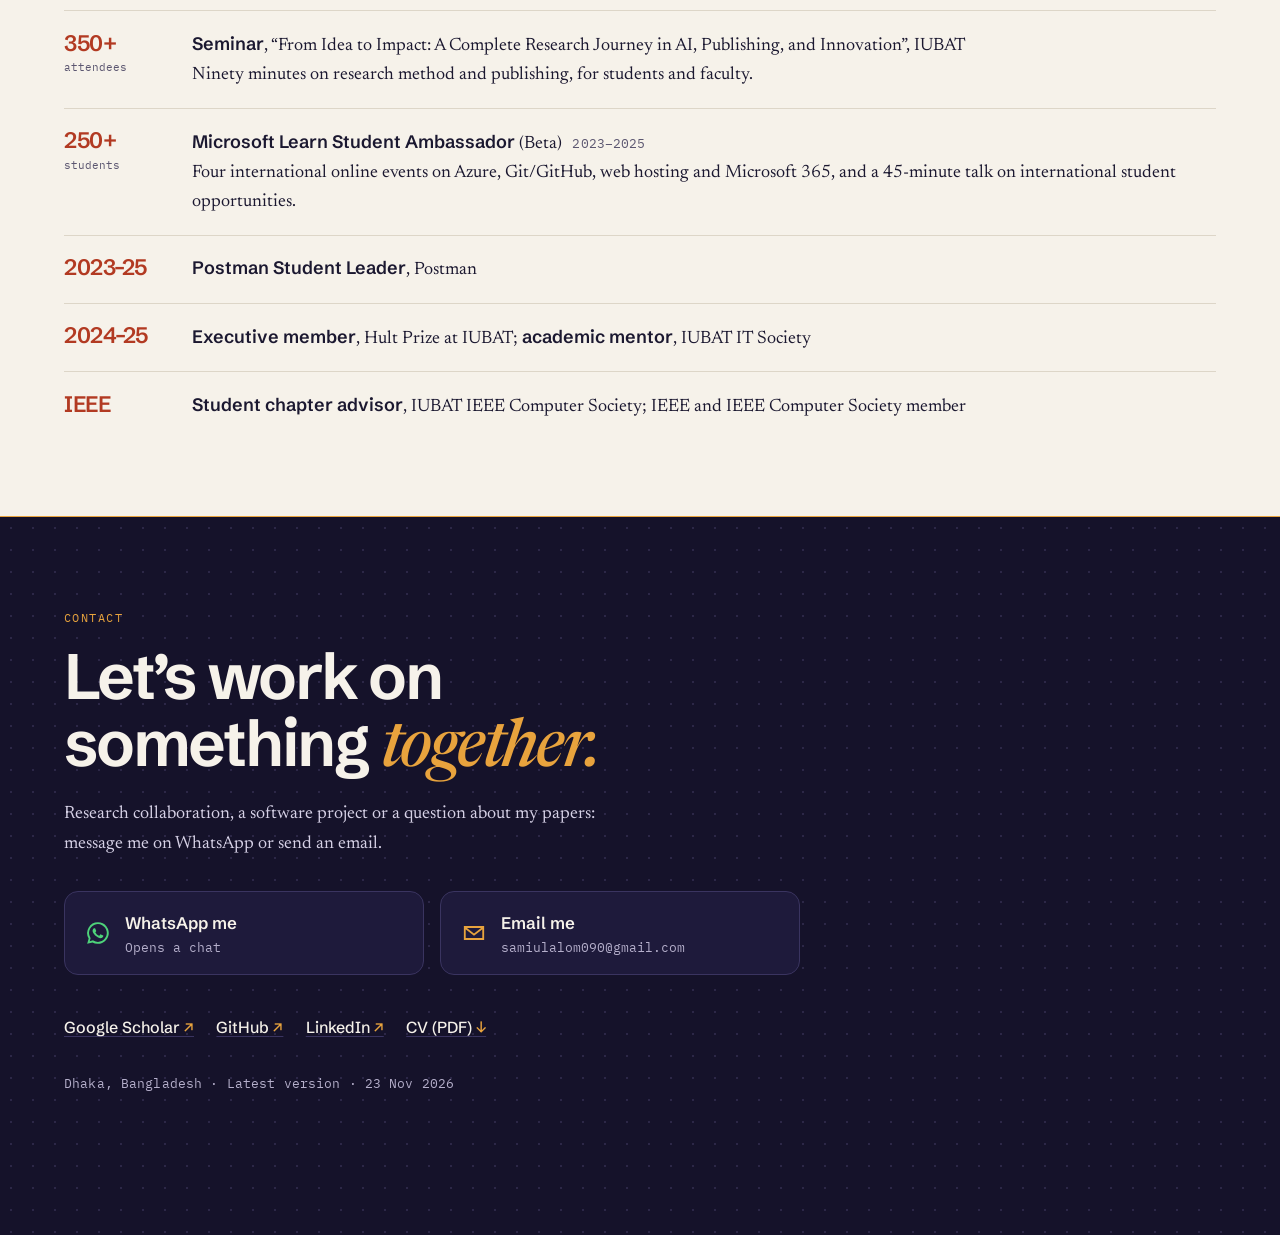
==== commit aa80c7ce: "Show email on the CV and contact section" ====
--- a/index.html
+++ b/index.html
@@ -39,7 +39,7 @@
     <ul class="pills mono" aria-label="Jump to">
       <li><a href="#work">Projects</a></li><li><a href="#research">Research</a></li><li><a href="#publications">Papers</a></li>
     </ul>
-    <p class="hero-links"><a href="https://scholar.google.com/citations?user=aulykMwAAAAJ" rel="noopener">Google Scholar</a><a href="https://github.com/SamiulAlom" rel="noopener">GitHub</a><a href="https://www.linkedin.com/in/md-samiul-alom-087124227/" rel="noopener">LinkedIn</a><a class="cvlink" href="assets/Md-Samiul-Alom-CV.pdf?v=9baf6d8a" download>CV (PDF)</a></p>
+    <p class="hero-links"><a href="https://scholar.google.com/citations?user=aulykMwAAAAJ" rel="noopener">Google Scholar</a><a href="https://github.com/SamiulAlom" rel="noopener">GitHub</a><a href="https://www.linkedin.com/in/md-samiul-alom-087124227/" rel="noopener">LinkedIn</a><a class="cvlink" href="assets/Md-Samiul-Alom-CV.pdf?v=e263bbc6" download>CV (PDF)</a></p>
   </div>
   <figure class="hero-media live" id="live">
     <div class="chrome"><i aria-hidden="true"></i><i aria-hidden="true"></i><i aria-hidden="true"></i><span class="mono"><b class="pulse" aria-hidden="true"></b>explain() &middot; live</span>
@@ -534,12 +534,12 @@
         <svg viewBox="0 0 24 24" aria-hidden="true"><path fill="currentColor" d="M12 2a10 10 0 0 0-8.6 15.1L2 22l5-1.3A10 10 0 1 0 12 2Zm0 18.2c-1.5 0-3-.4-4.3-1.2l-.3-.2-3 .8.8-2.9-.2-.3A8.2 8.2 0 1 1 12 20.2Zm4.5-6.1c-.2-.1-1.5-.7-1.7-.8-.2-.1-.4-.1-.6.1l-.8 1c-.1.2-.3.2-.5.1a6.7 6.7 0 0 1-3.3-2.9c-.3-.4.2-.4.7-1.3.1-.2 0-.3 0-.4l-.8-1.8c-.2-.5-.4-.4-.6-.4h-.5c-.2 0-.4.1-.6.3-.2.2-.8.8-.8 2s.8 2.3 1 2.5c.1.2 1.7 2.6 4.1 3.6 1.5.7 2.1.7 2.9.6.5-.1 1.5-.6 1.7-1.2.2-.6.2-1.1.1-1.2l-.3-.2Z"/></svg>
         <span><b>WhatsApp me</b><span>Opens a chat</span></span>
       </a>
-      <a class="btn mail" href="#contact" data-c="mail">
+      <a class="btn mail" href="mailto:samiulalom090@gmail.com">
         <svg viewBox="0 0 24 24" aria-hidden="true"><path fill="none" stroke="currentColor" stroke-width="1.7" d="M3.5 6.5h17v11h-17z M3.5 7l8.5 6.5L20.5 7"/></svg>
-        <span><b>Email me</b><span>Opens your mail app</span></span>
+        <span><b>Email me</b><span>samiulalom090@gmail.com</span></span>
       </a>
     </div>
-    <p class="hero-links"><a href="https://scholar.google.com/citations?user=aulykMwAAAAJ" rel="noopener">Google Scholar</a><a href="https://github.com/SamiulAlom" rel="noopener">GitHub</a><a href="https://www.linkedin.com/in/md-samiul-alom-087124227/" rel="noopener">LinkedIn</a><a class="cvlink" href="assets/Md-Samiul-Alom-CV.pdf?v=9baf6d8a" download>CV (PDF)</a></p>
+    <p class="hero-links"><a href="https://scholar.google.com/citations?user=aulykMwAAAAJ" rel="noopener">Google Scholar</a><a href="https://github.com/SamiulAlom" rel="noopener">GitHub</a><a href="https://www.linkedin.com/in/md-samiul-alom-087124227/" rel="noopener">LinkedIn</a><a class="cvlink" href="assets/Md-Samiul-Alom-CV.pdf?v=e263bbc6" download>CV (PDF)</a></p>
     <p class="mono small">Dhaka, Bangladesh &middot; Latest version &middot; 23 Nov 2026</p>
   </div>
 </footer>
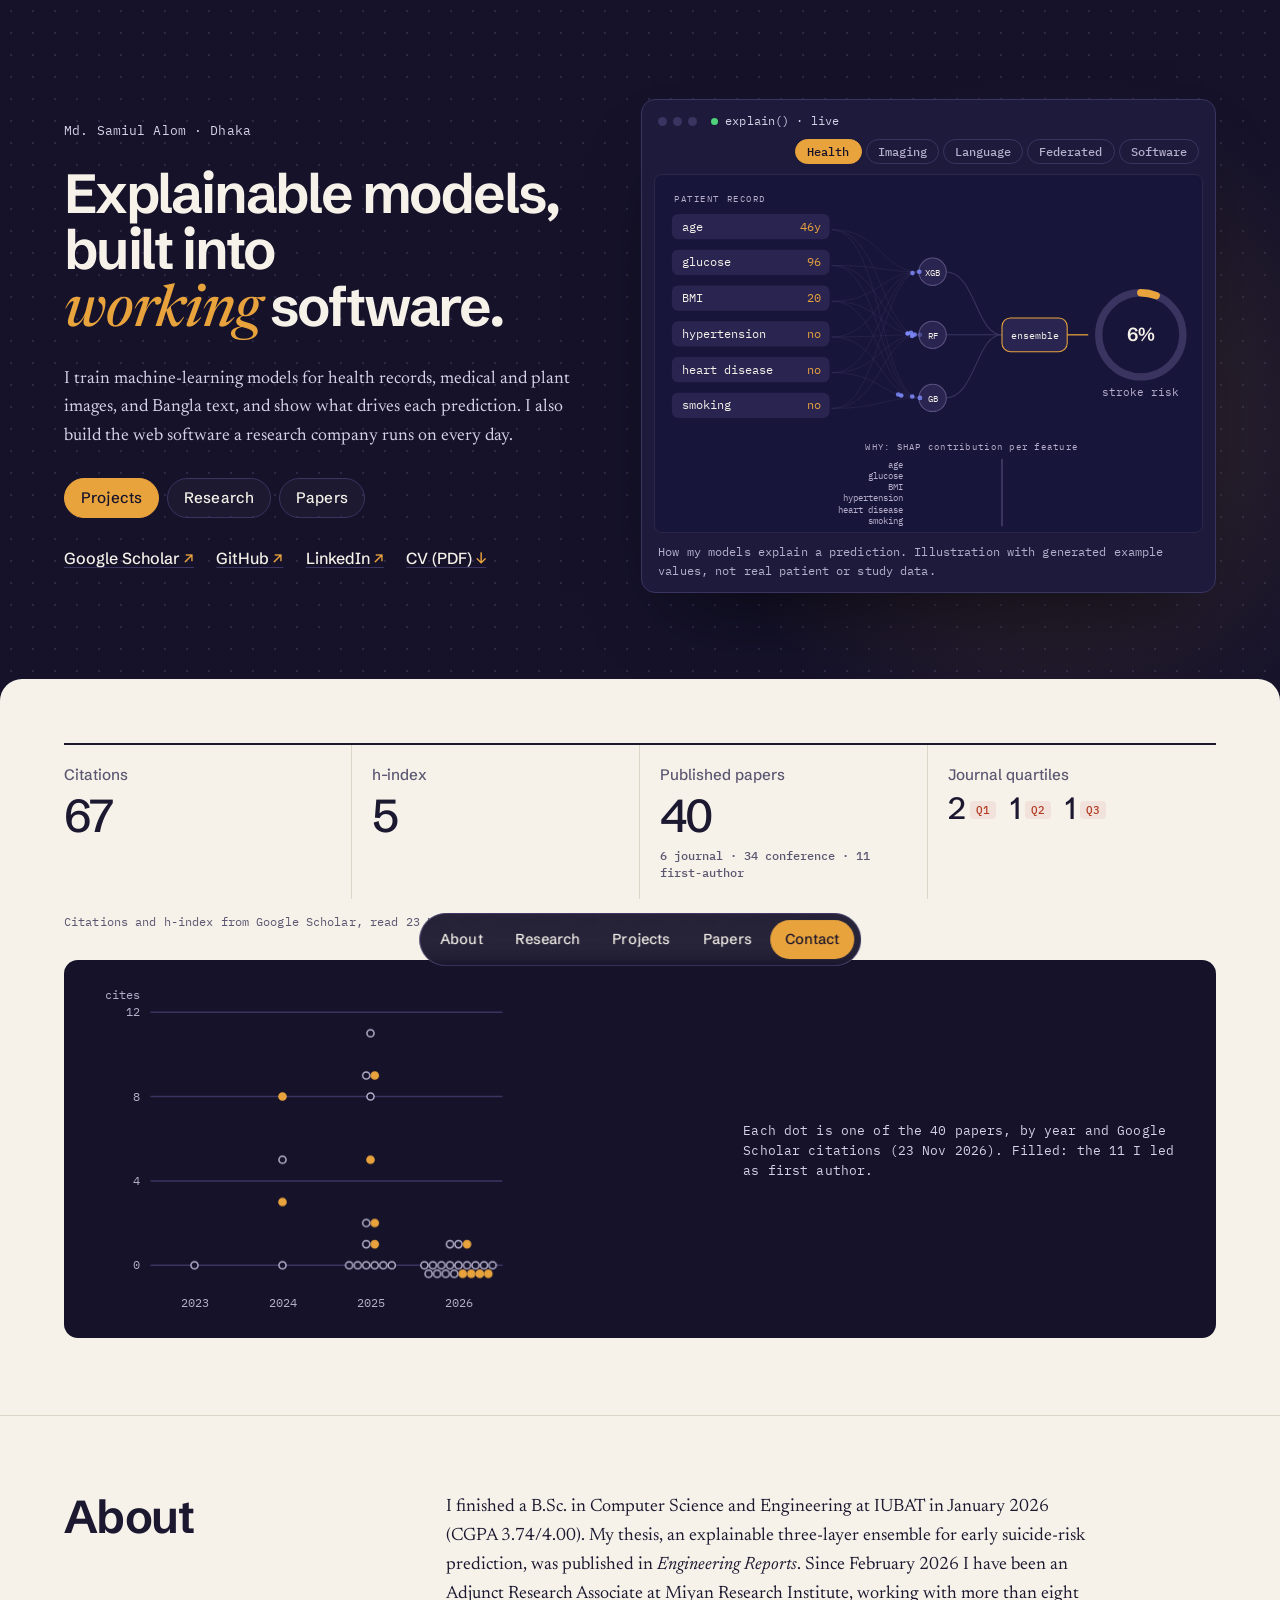
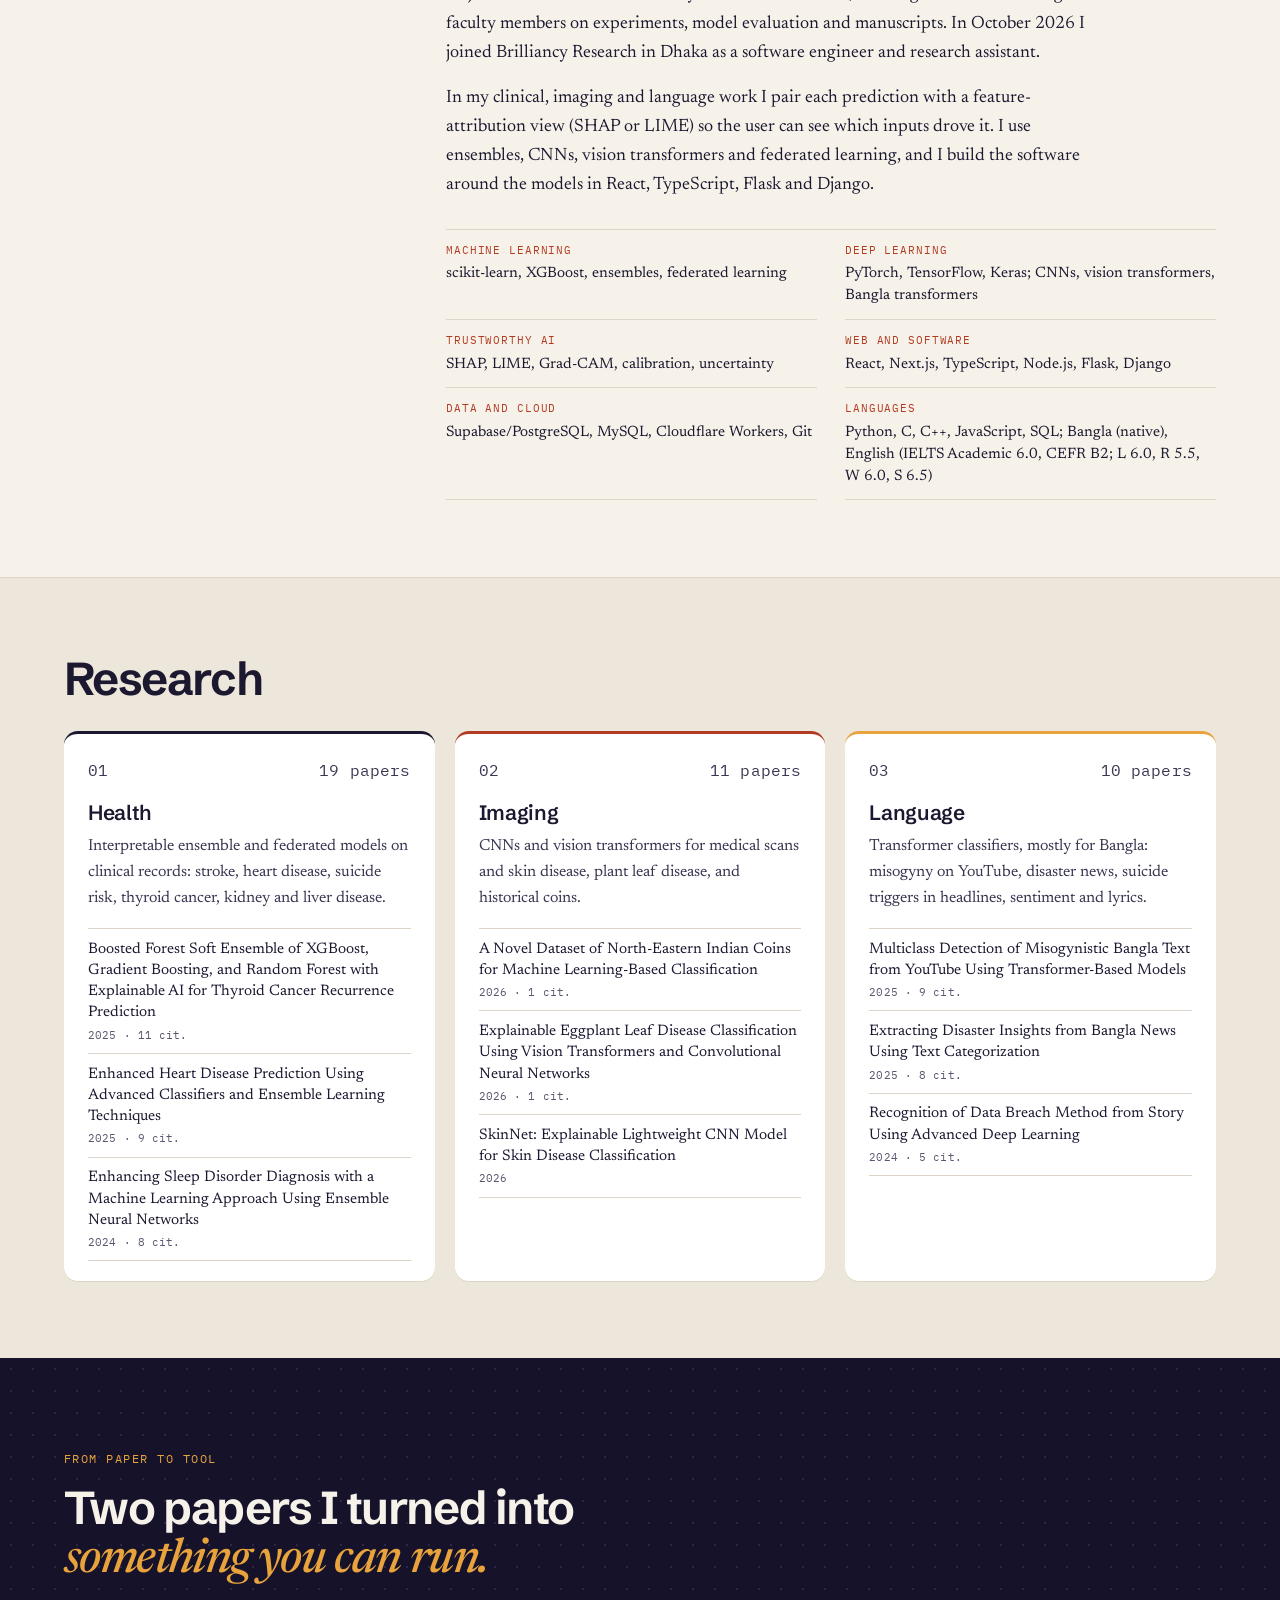
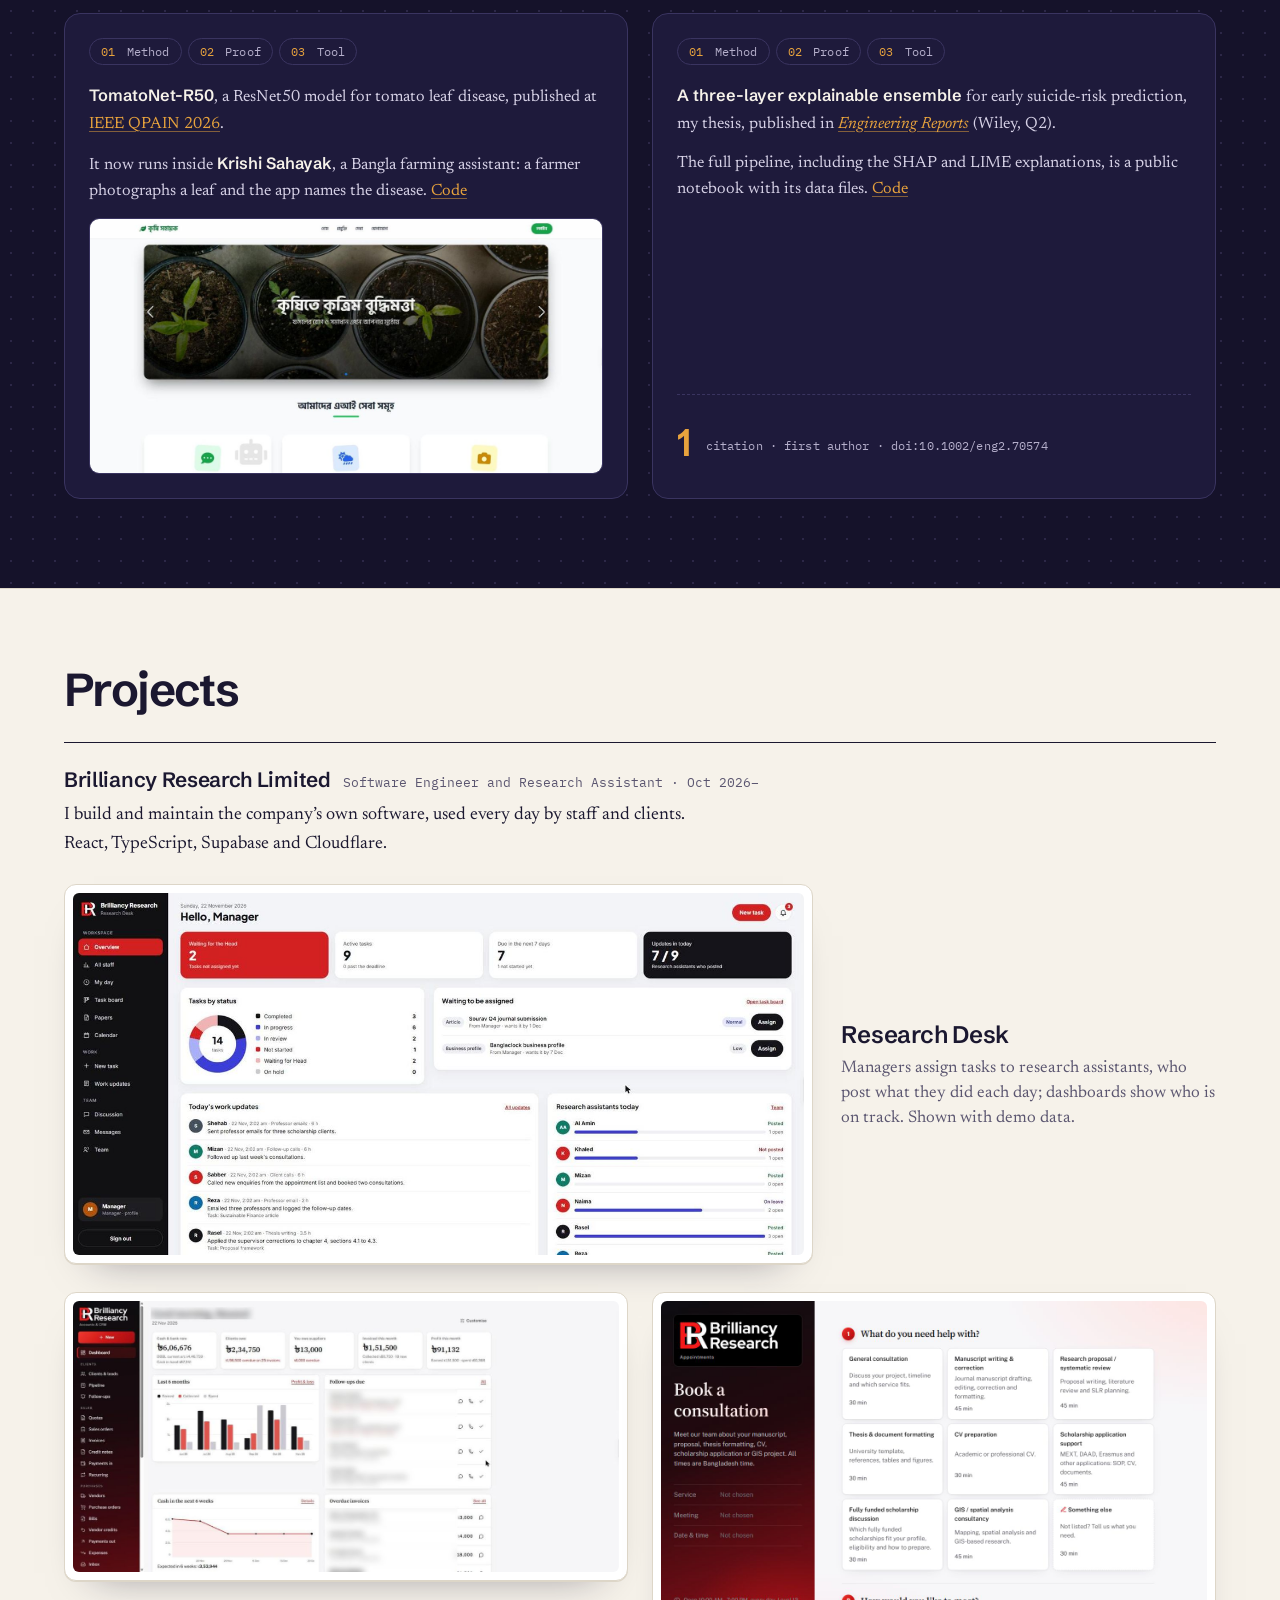
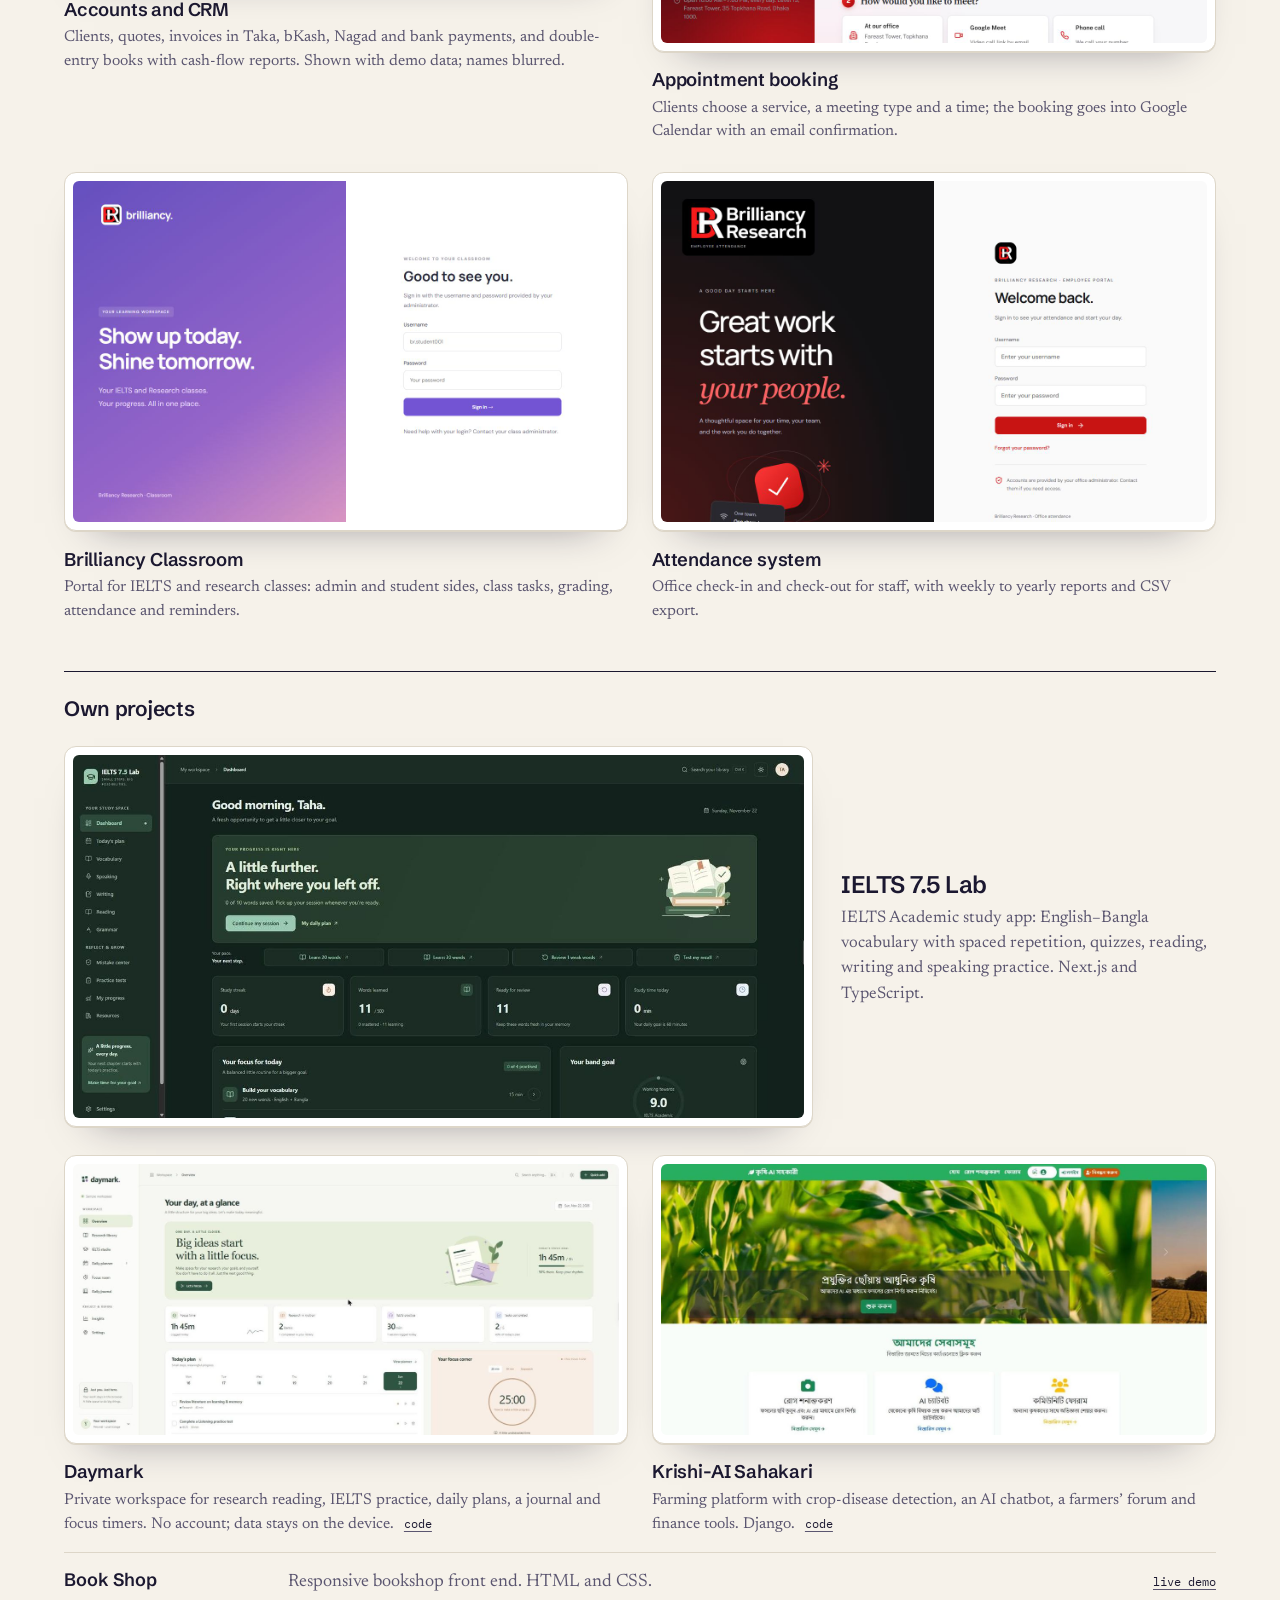
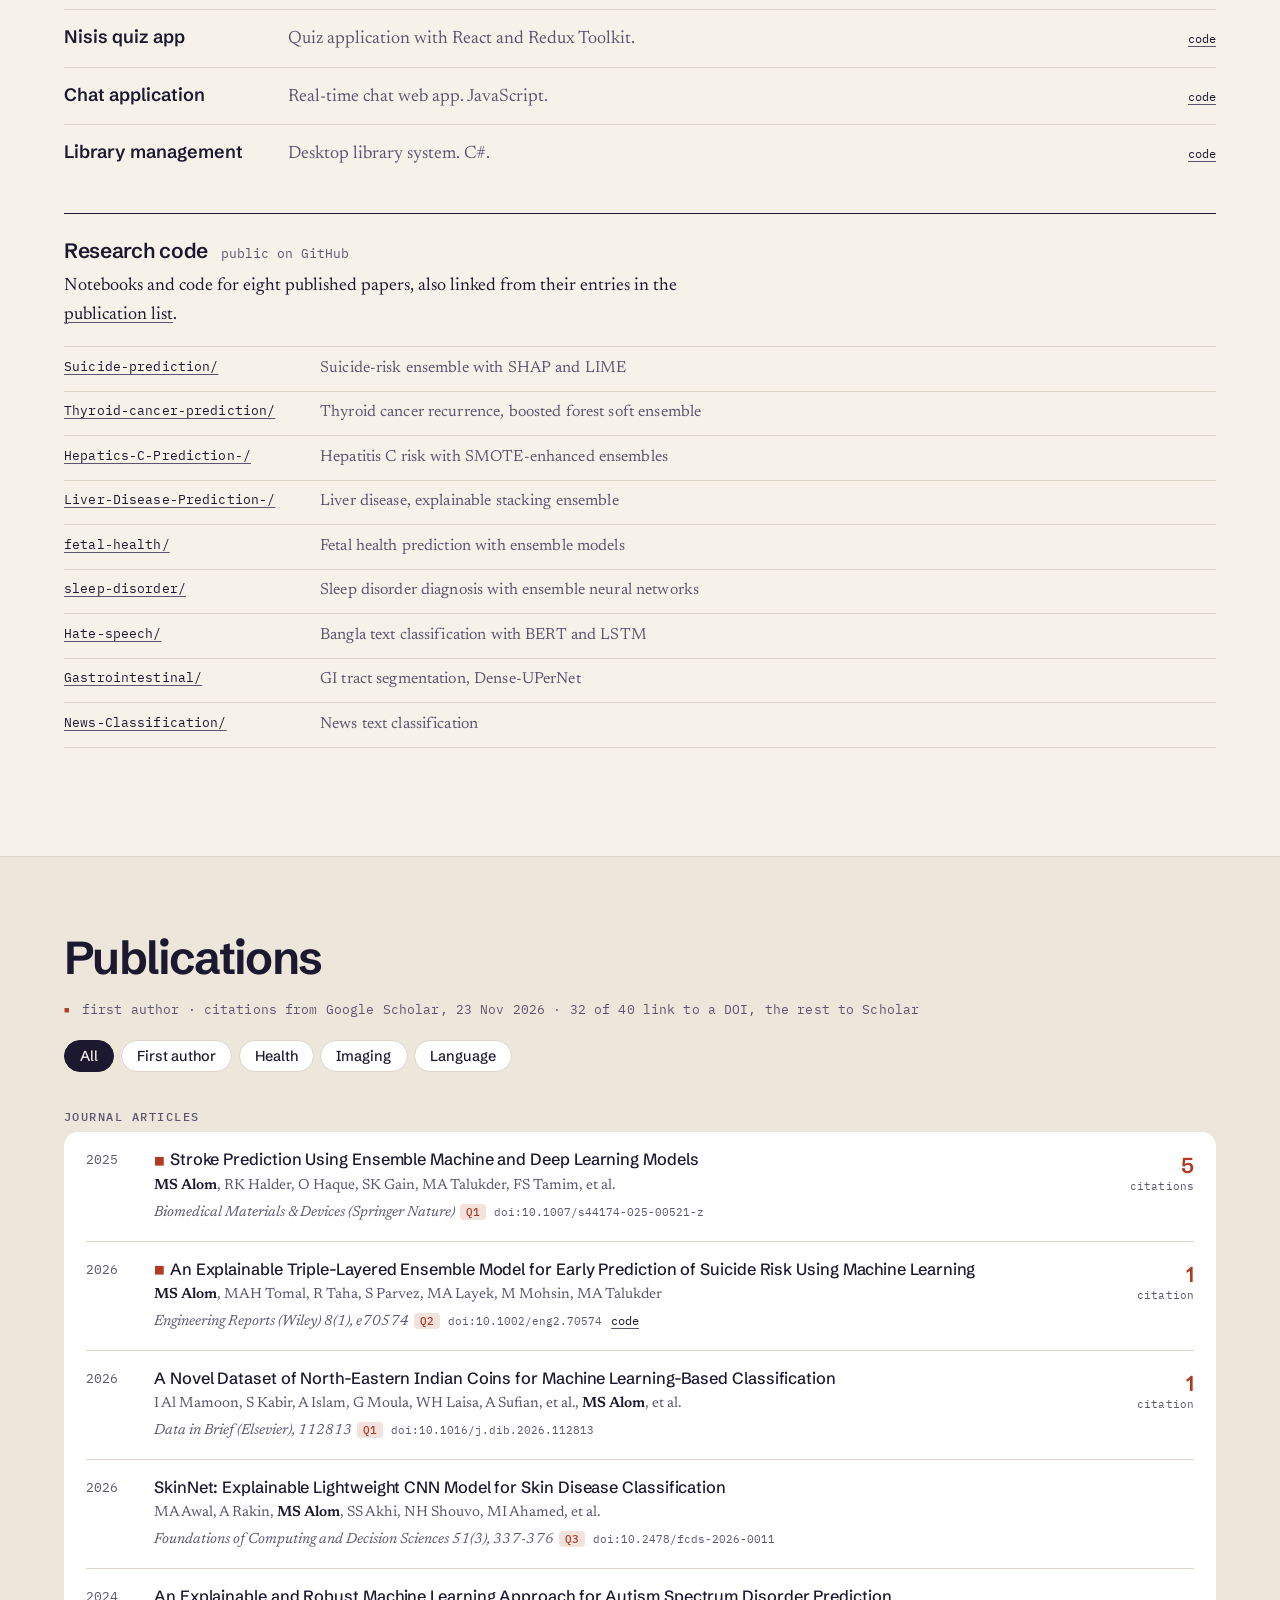
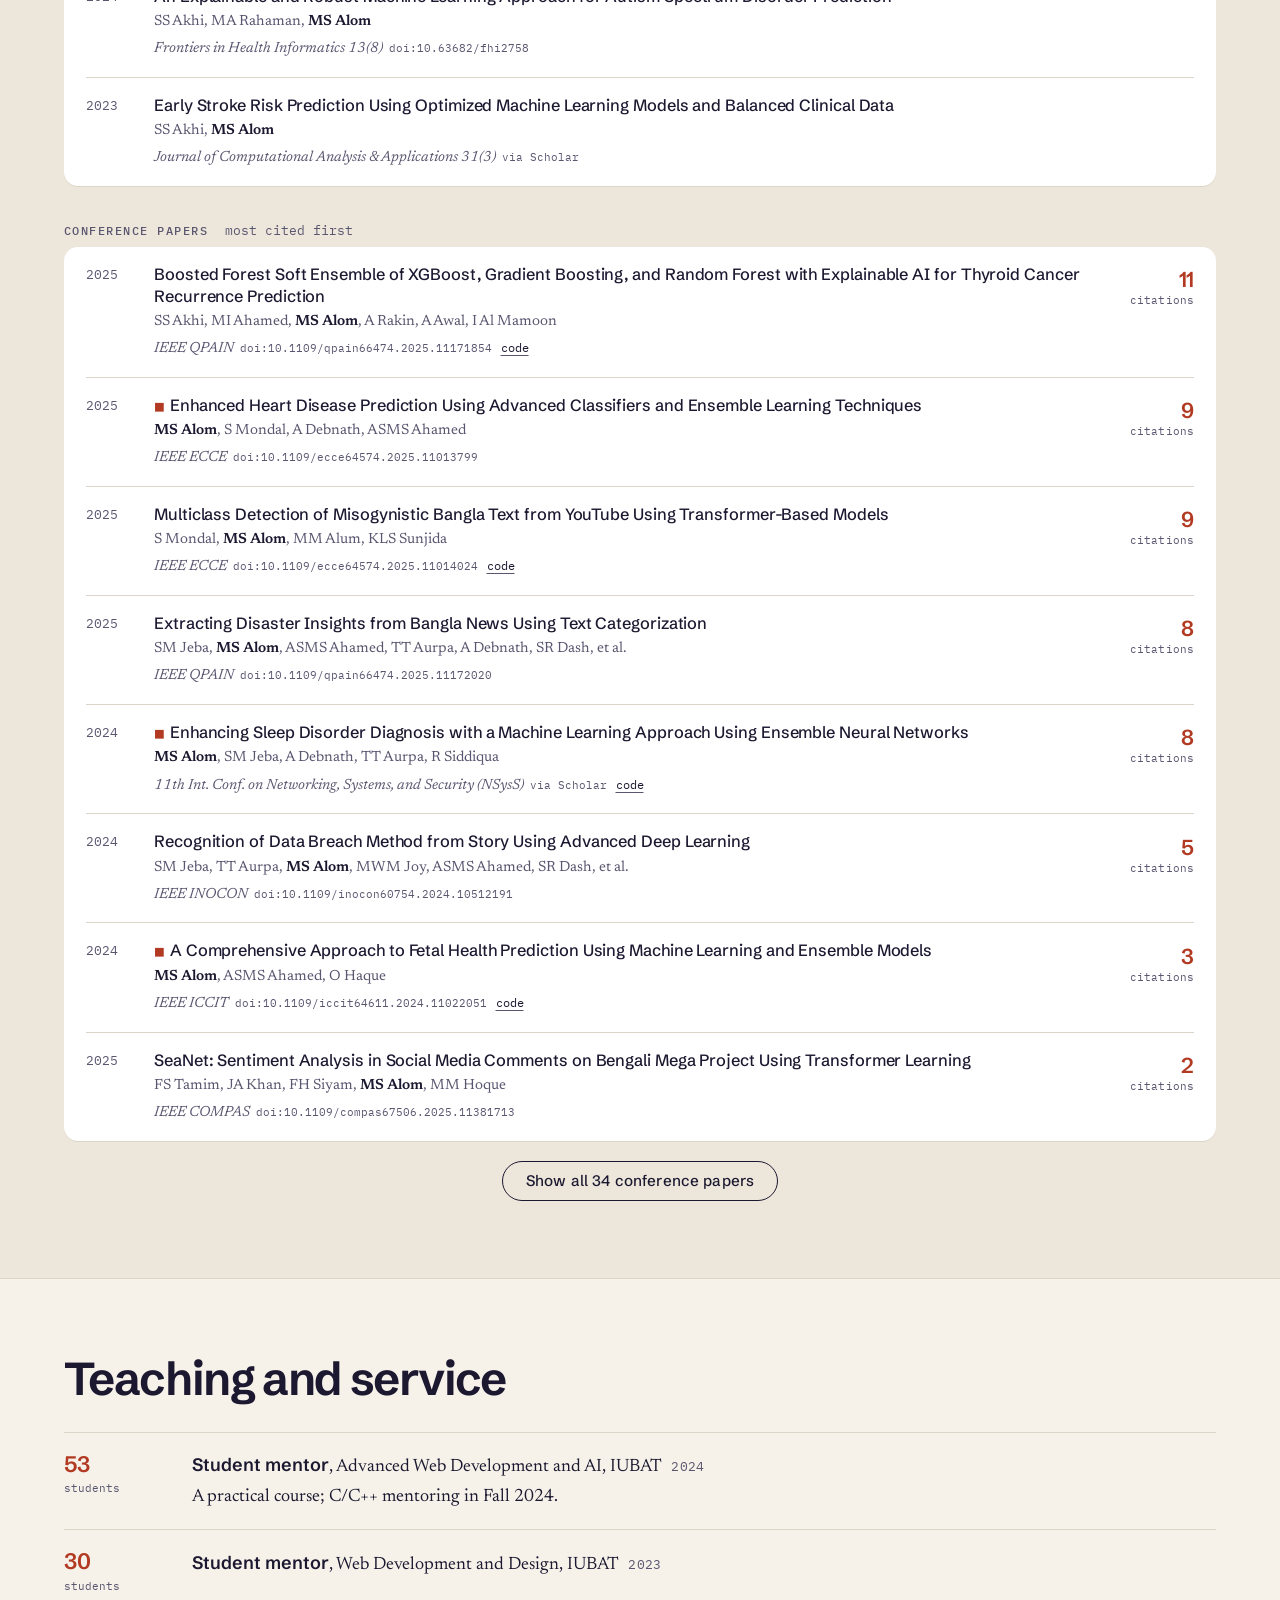
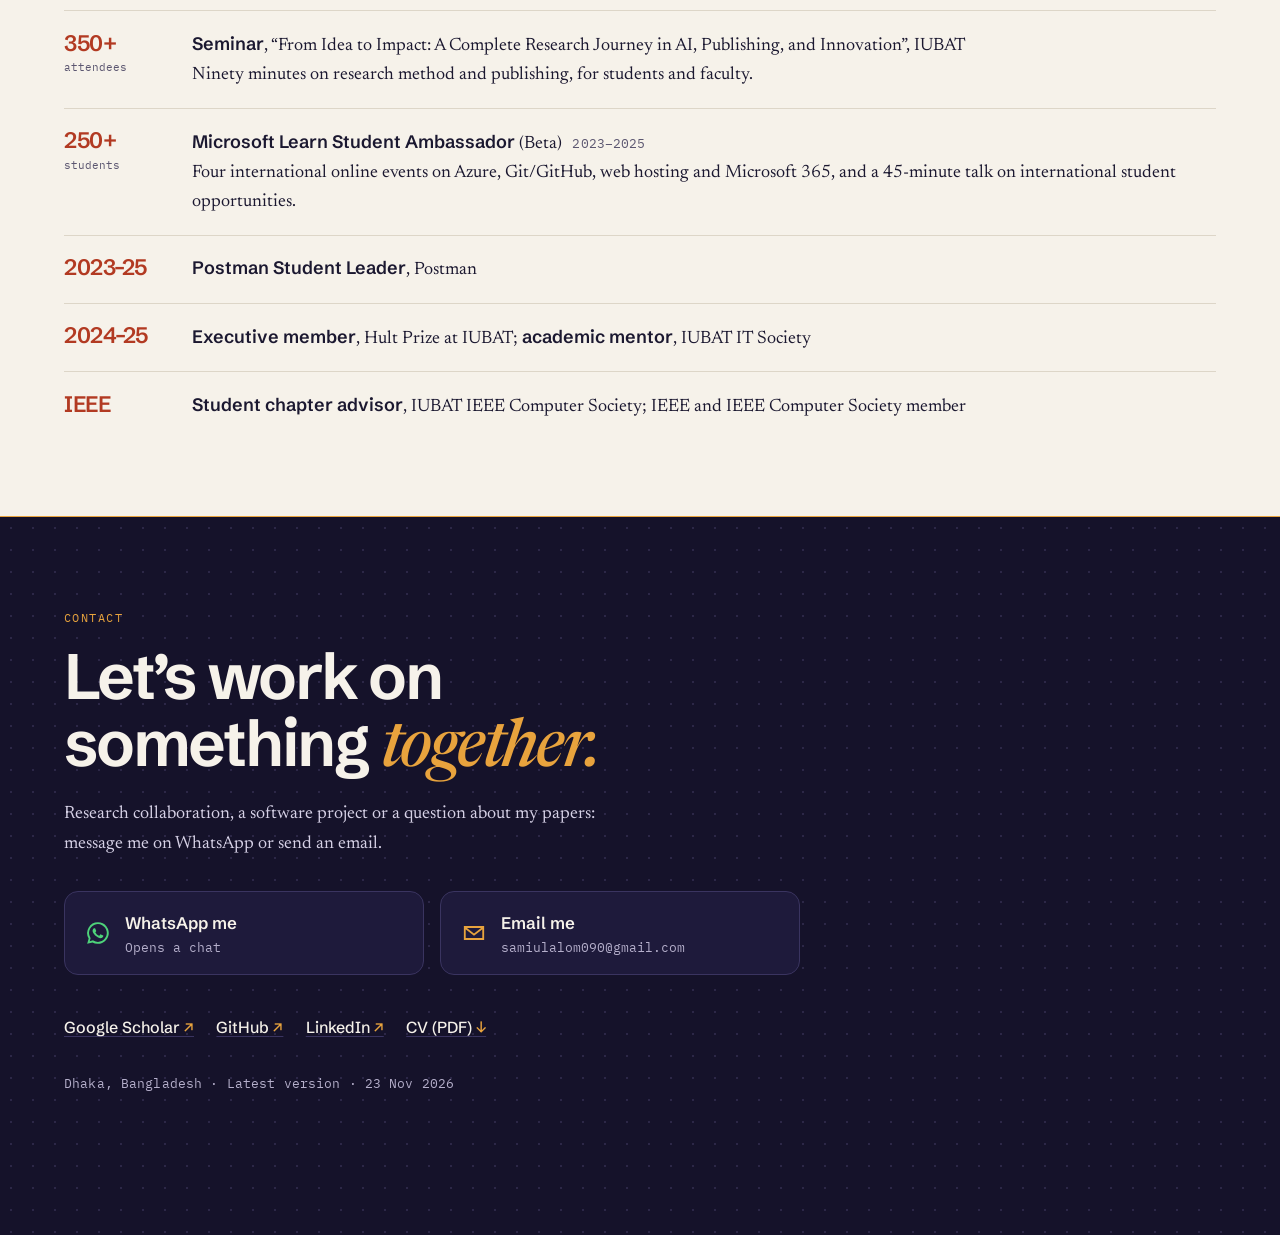
==== commit 8dfdf8ac: "CV redesign: header band with key numbers, research interests, two full pages" ====
--- a/index.html
+++ b/index.html
@@ -39,7 +39,7 @@
     <ul class="pills mono" aria-label="Jump to">
       <li><a href="#work">Projects</a></li><li><a href="#research">Research</a></li><li><a href="#publications">Papers</a></li>
     </ul>
-    <p class="hero-links"><a href="https://scholar.google.com/citations?user=aulykMwAAAAJ" rel="noopener">Google Scholar</a><a href="https://github.com/SamiulAlom" rel="noopener">GitHub</a><a href="https://www.linkedin.com/in/md-samiul-alom-087124227/" rel="noopener">LinkedIn</a><a class="cvlink" href="assets/Md-Samiul-Alom-CV.pdf?v=e263bbc6" download>CV (PDF)</a></p>
+    <p class="hero-links"><a href="https://scholar.google.com/citations?user=aulykMwAAAAJ" rel="noopener">Google Scholar</a><a href="https://github.com/SamiulAlom" rel="noopener">GitHub</a><a href="https://www.linkedin.com/in/md-samiul-alom-087124227/" rel="noopener">LinkedIn</a><a class="cvlink" href="assets/Md-Samiul-Alom-CV.pdf?v=3616abc2" download>CV (PDF)</a></p>
   </div>
   <figure class="hero-media live" id="live">
     <div class="chrome"><i aria-hidden="true"></i><i aria-hidden="true"></i><i aria-hidden="true"></i><span class="mono"><b class="pulse" aria-hidden="true"></b>explain() &middot; live</span>
@@ -539,7 +539,7 @@
         <span><b>Email me</b><span>samiulalom090@gmail.com</span></span>
       </a>
     </div>
-    <p class="hero-links"><a href="https://scholar.google.com/citations?user=aulykMwAAAAJ" rel="noopener">Google Scholar</a><a href="https://github.com/SamiulAlom" rel="noopener">GitHub</a><a href="https://www.linkedin.com/in/md-samiul-alom-087124227/" rel="noopener">LinkedIn</a><a class="cvlink" href="assets/Md-Samiul-Alom-CV.pdf?v=e263bbc6" download>CV (PDF)</a></p>
+    <p class="hero-links"><a href="https://scholar.google.com/citations?user=aulykMwAAAAJ" rel="noopener">Google Scholar</a><a href="https://github.com/SamiulAlom" rel="noopener">GitHub</a><a href="https://www.linkedin.com/in/md-samiul-alom-087124227/" rel="noopener">LinkedIn</a><a class="cvlink" href="assets/Md-Samiul-Alom-CV.pdf?v=3616abc2" download>CV (PDF)</a></p>
     <p class="mono small">Dhaka, Bangladesh &middot; Latest version &middot; 23 Nov 2026</p>
   </div>
 </footer>
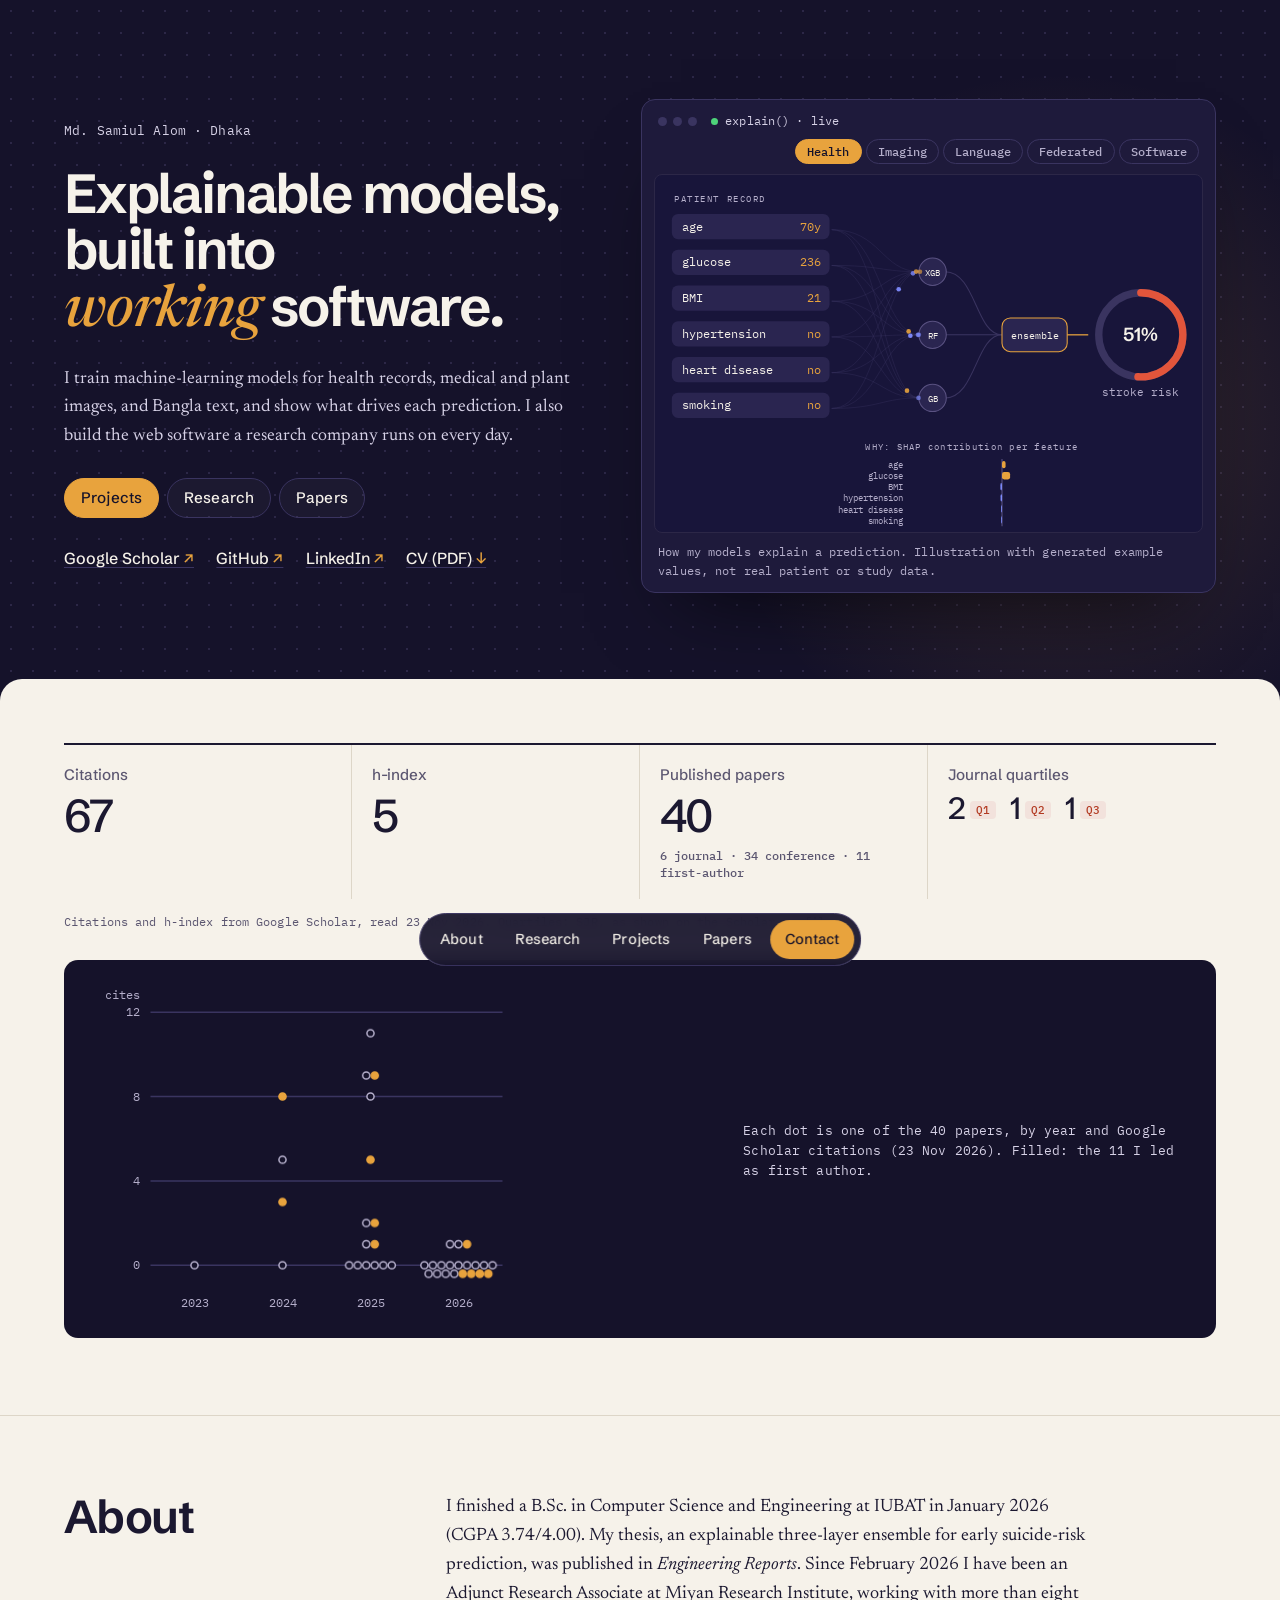
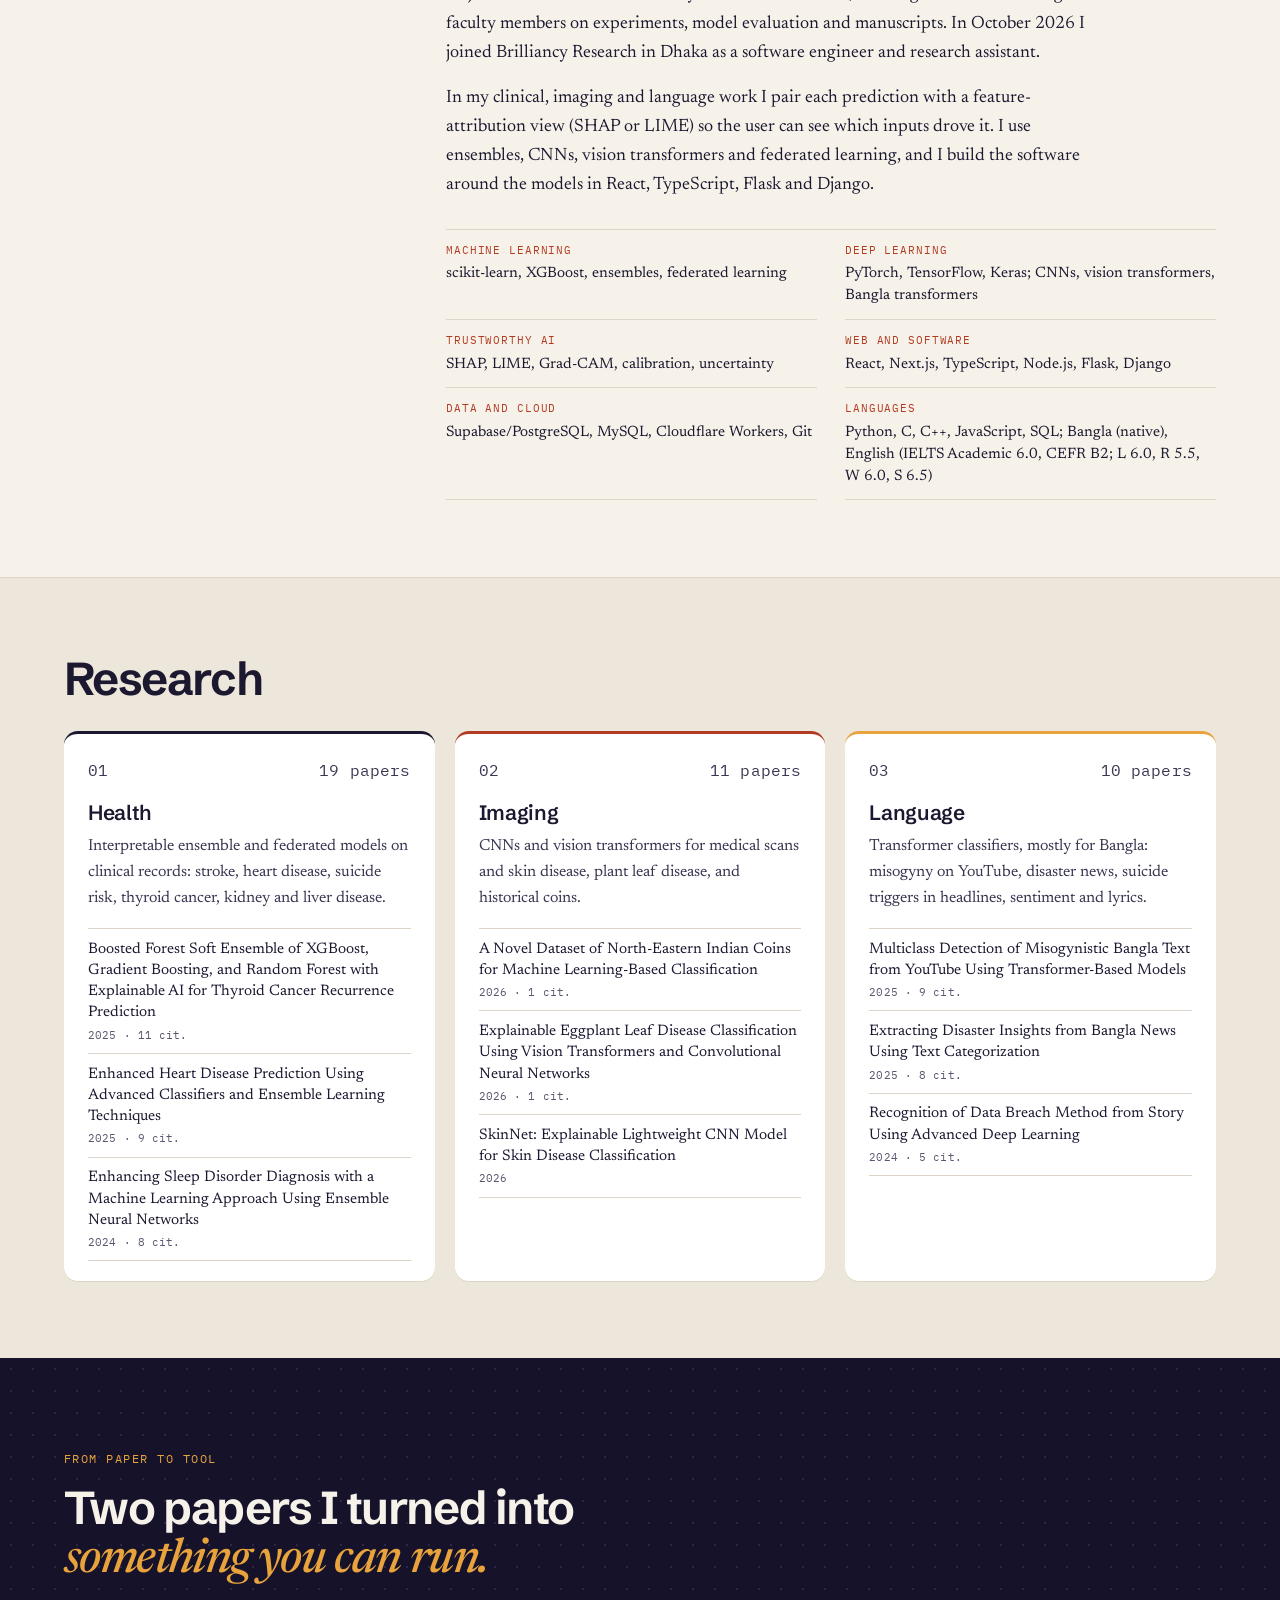
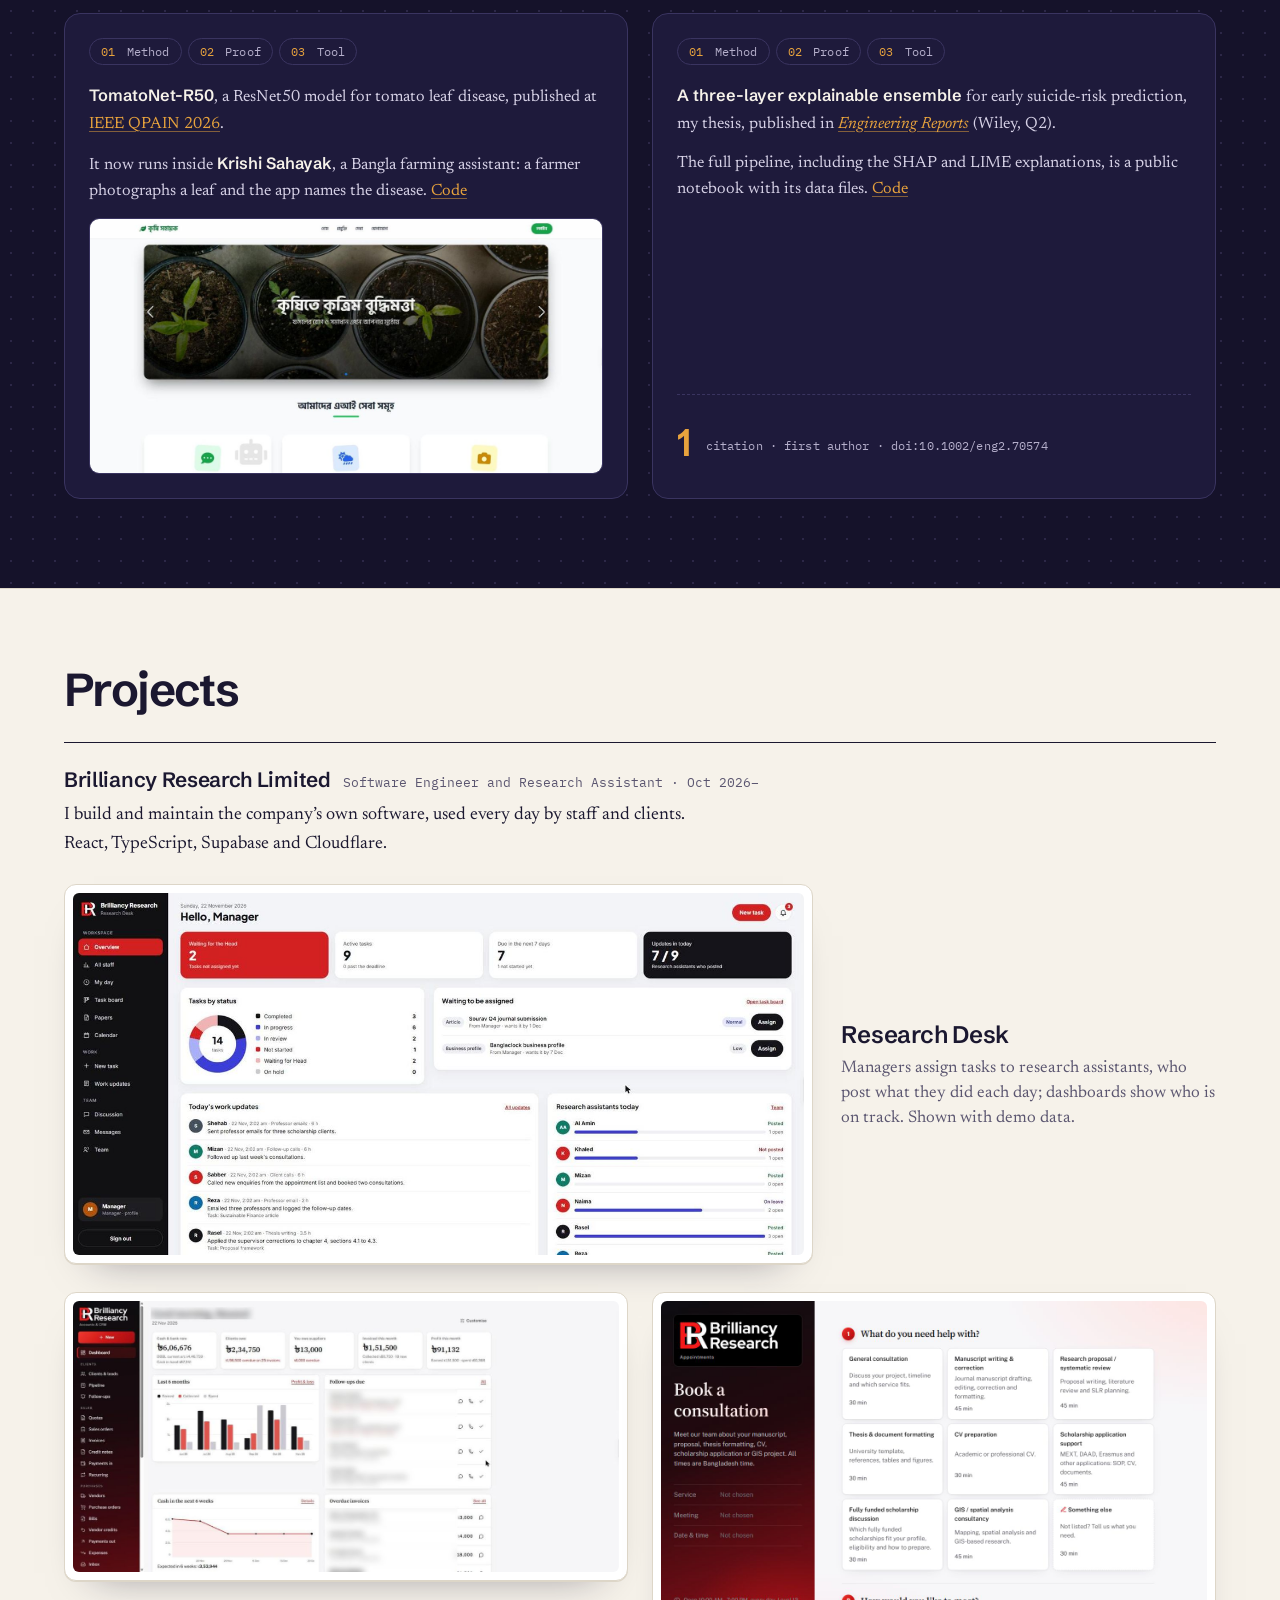
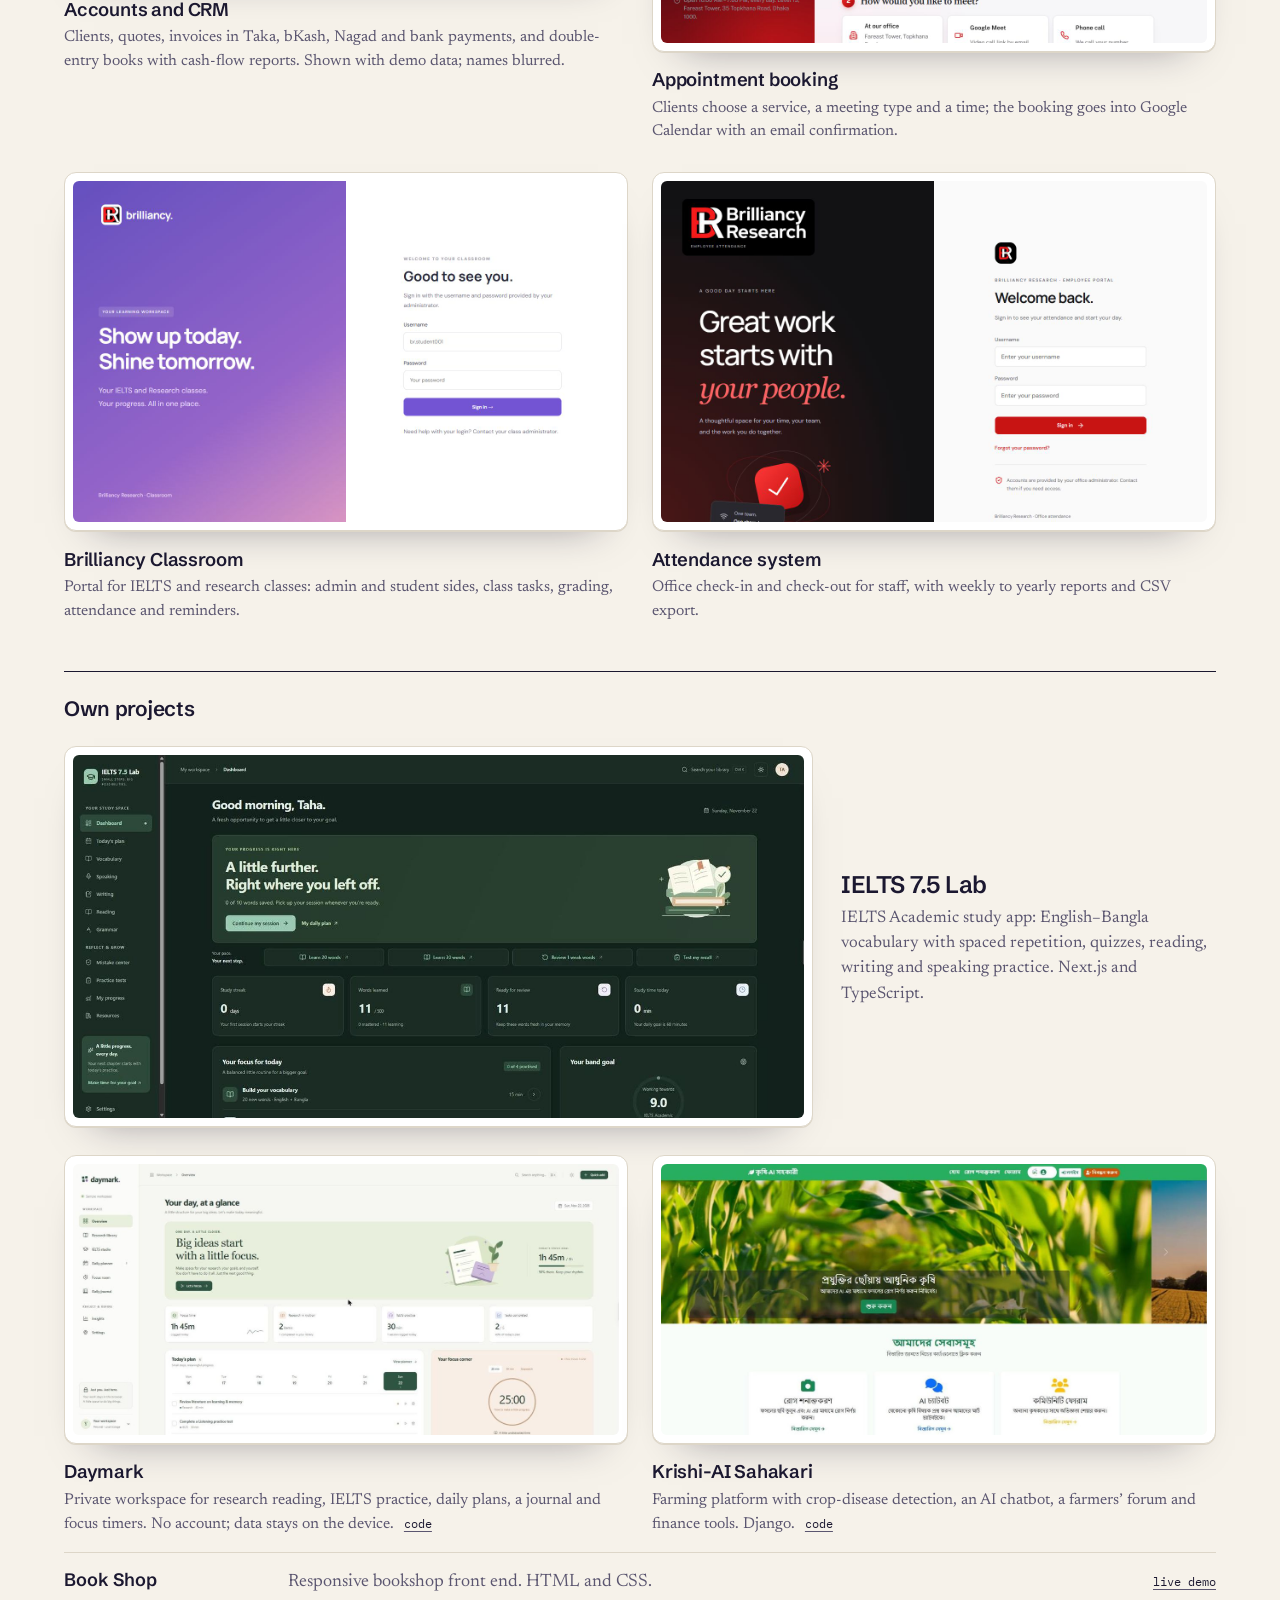
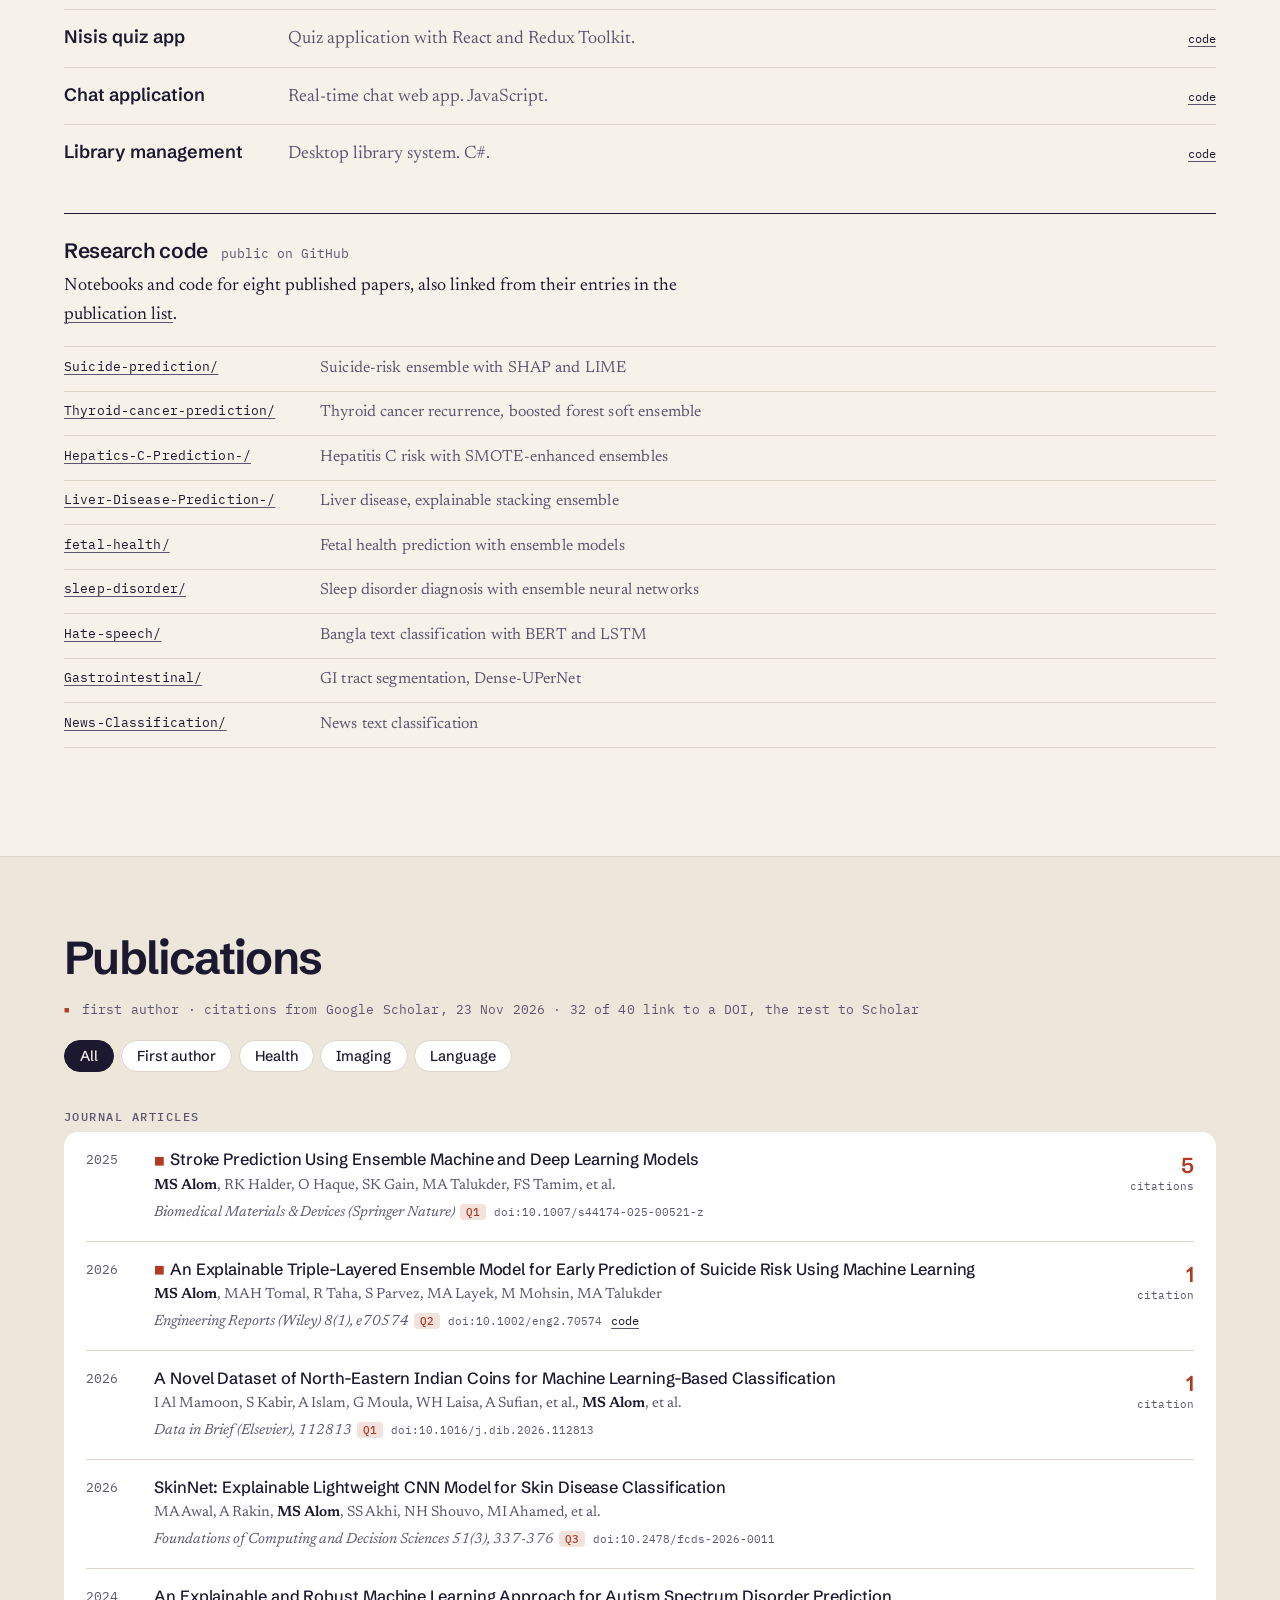
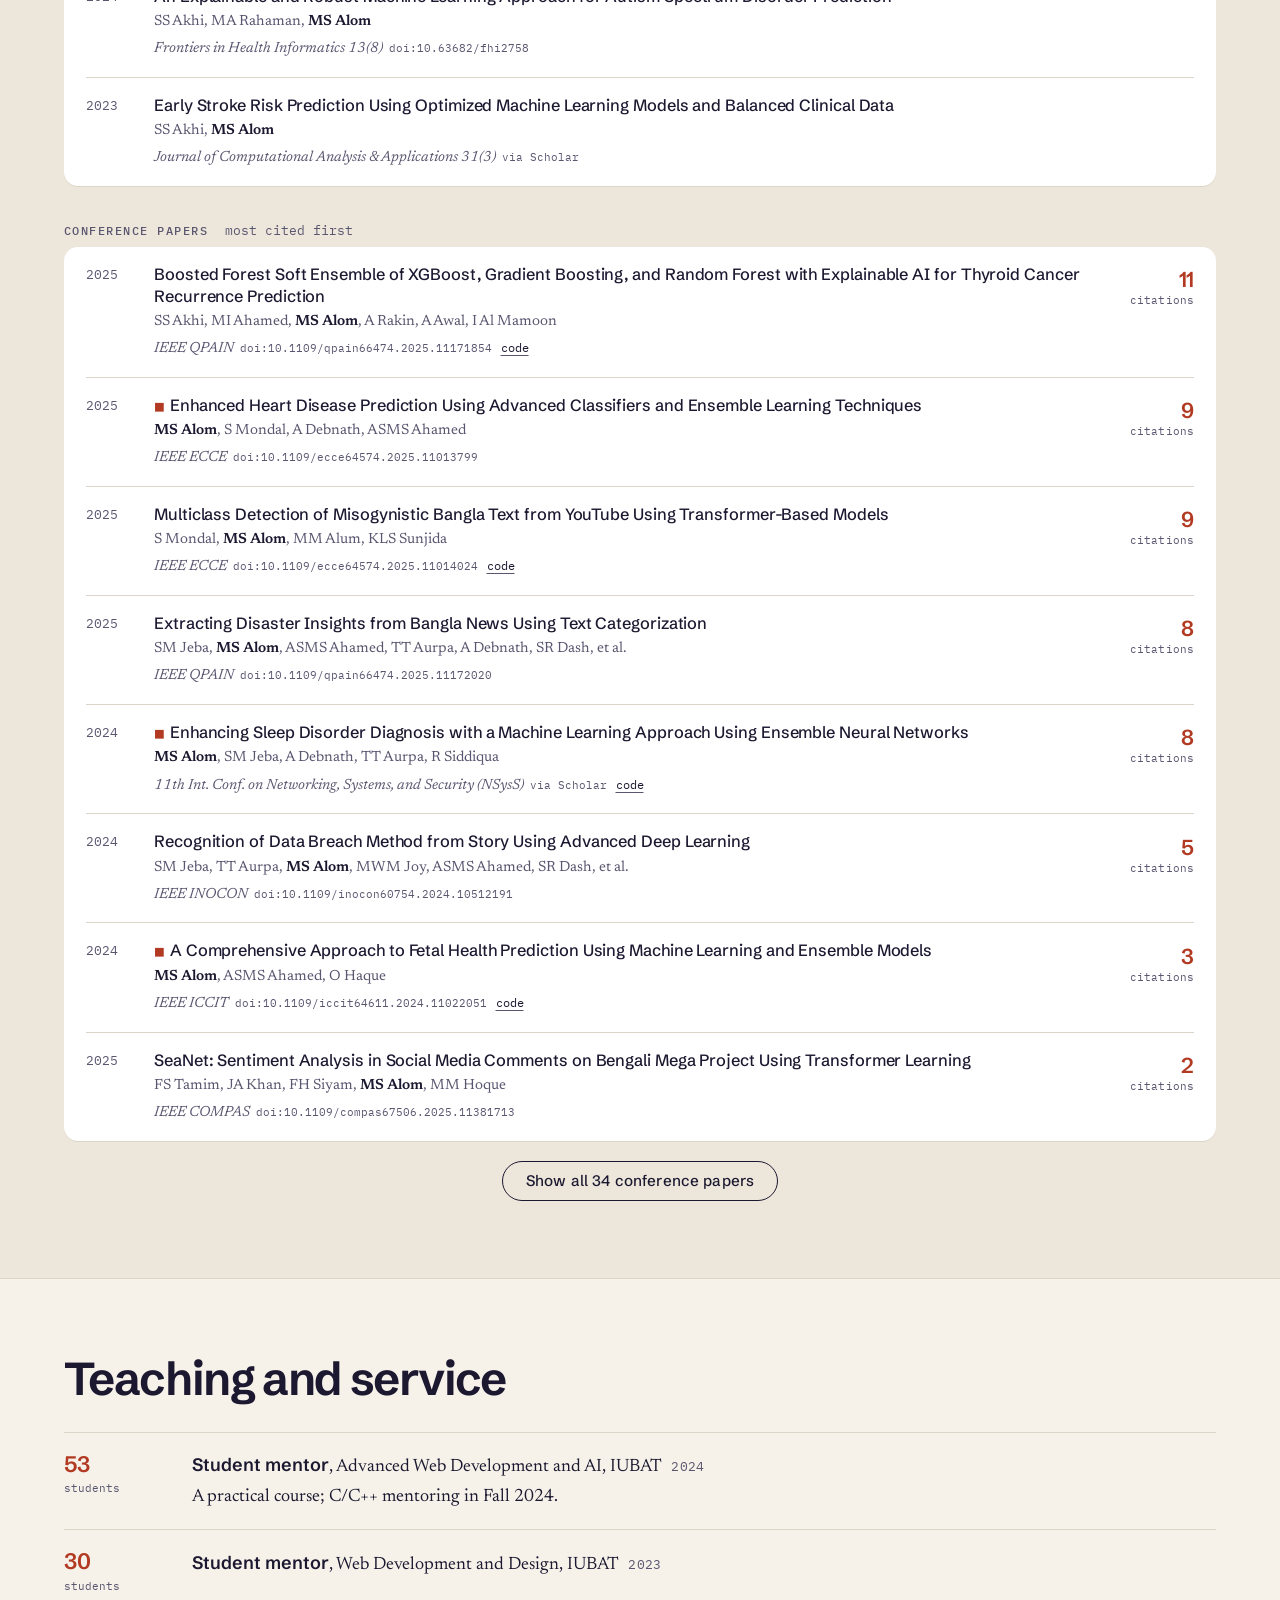
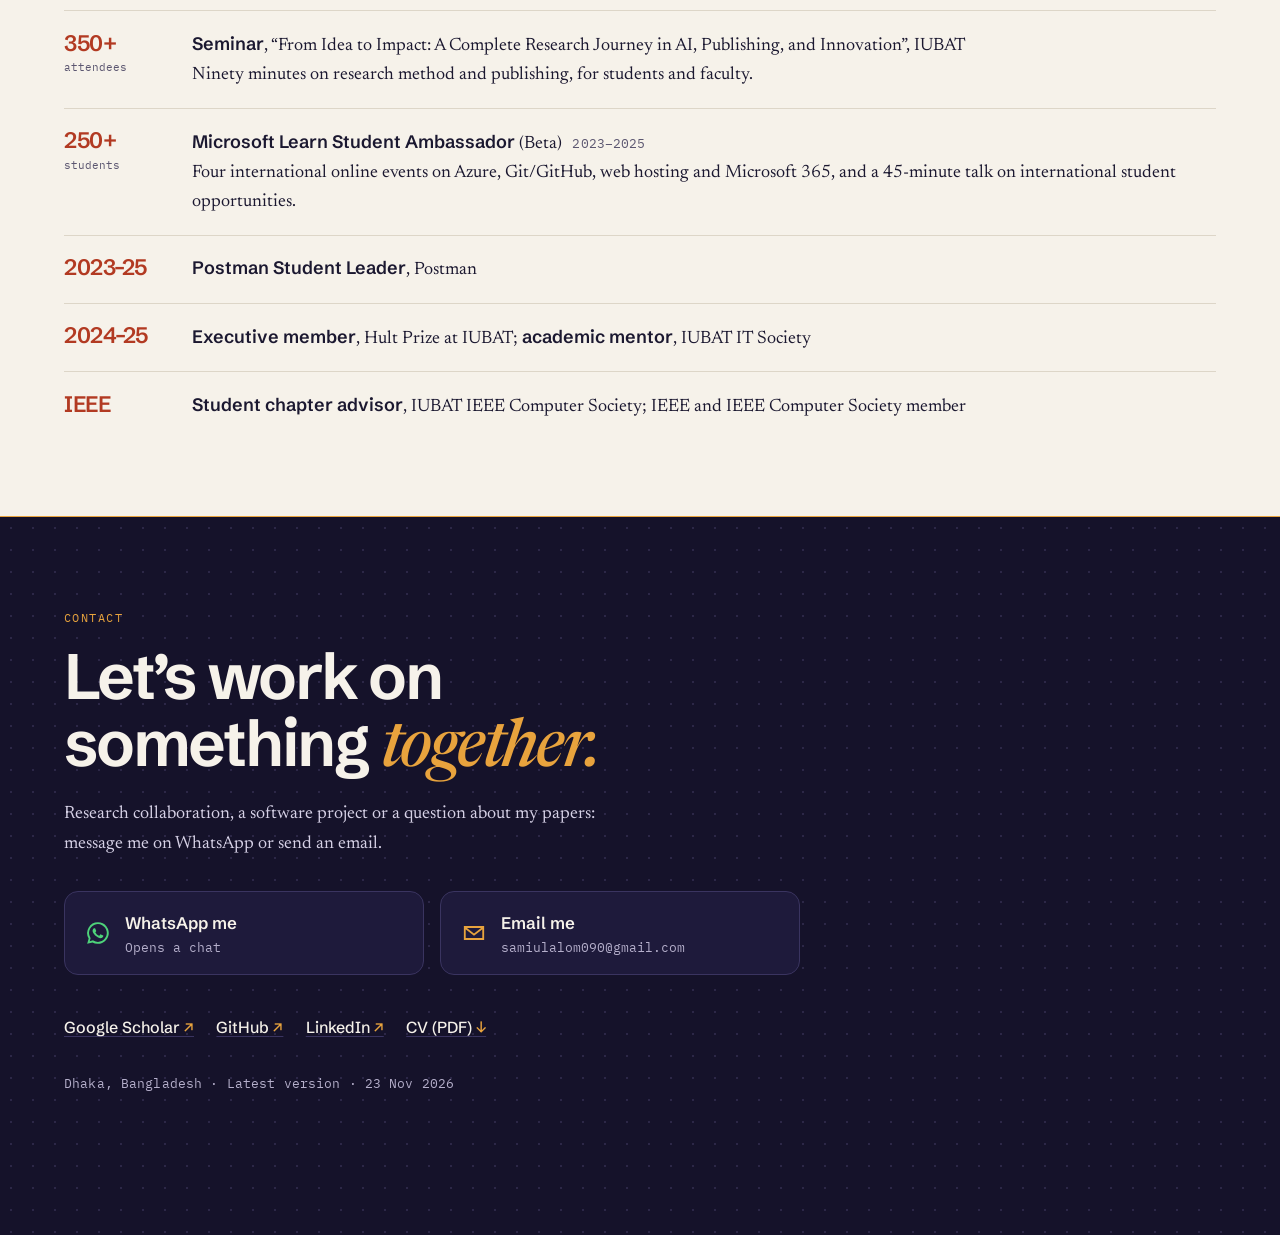
==== commit 867fc100: "CV in a Europass-style layout" ====
--- a/index.html
+++ b/index.html
@@ -39,7 +39,7 @@
     <ul class="pills mono" aria-label="Jump to">
       <li><a href="#work">Projects</a></li><li><a href="#research">Research</a></li><li><a href="#publications">Papers</a></li>
     </ul>
-    <p class="hero-links"><a href="https://scholar.google.com/citations?user=aulykMwAAAAJ" rel="noopener">Google Scholar</a><a href="https://github.com/SamiulAlom" rel="noopener">GitHub</a><a href="https://www.linkedin.com/in/md-samiul-alom-087124227/" rel="noopener">LinkedIn</a><a class="cvlink" href="assets/Md-Samiul-Alom-CV.pdf?v=3616abc2" download>CV (PDF)</a></p>
+    <p class="hero-links"><a href="https://scholar.google.com/citations?user=aulykMwAAAAJ" rel="noopener">Google Scholar</a><a href="https://github.com/SamiulAlom" rel="noopener">GitHub</a><a href="https://www.linkedin.com/in/md-samiul-alom-087124227/" rel="noopener">LinkedIn</a><a class="cvlink" href="assets/Md-Samiul-Alom-CV.pdf?v=84fb67bc" download>CV (PDF)</a></p>
   </div>
   <figure class="hero-media live" id="live">
     <div class="chrome"><i aria-hidden="true"></i><i aria-hidden="true"></i><i aria-hidden="true"></i><span class="mono"><b class="pulse" aria-hidden="true"></b>explain() &middot; live</span>
@@ -539,7 +539,7 @@
         <span><b>Email me</b><span>samiulalom090@gmail.com</span></span>
       </a>
     </div>
-    <p class="hero-links"><a href="https://scholar.google.com/citations?user=aulykMwAAAAJ" rel="noopener">Google Scholar</a><a href="https://github.com/SamiulAlom" rel="noopener">GitHub</a><a href="https://www.linkedin.com/in/md-samiul-alom-087124227/" rel="noopener">LinkedIn</a><a class="cvlink" href="assets/Md-Samiul-Alom-CV.pdf?v=3616abc2" download>CV (PDF)</a></p>
+    <p class="hero-links"><a href="https://scholar.google.com/citations?user=aulykMwAAAAJ" rel="noopener">Google Scholar</a><a href="https://github.com/SamiulAlom" rel="noopener">GitHub</a><a href="https://www.linkedin.com/in/md-samiul-alom-087124227/" rel="noopener">LinkedIn</a><a class="cvlink" href="assets/Md-Samiul-Alom-CV.pdf?v=84fb67bc" download>CV (PDF)</a></p>
     <p class="mono small">Dhaka, Bangladesh &middot; Latest version &middot; 23 Nov 2026</p>
   </div>
 </footer>
